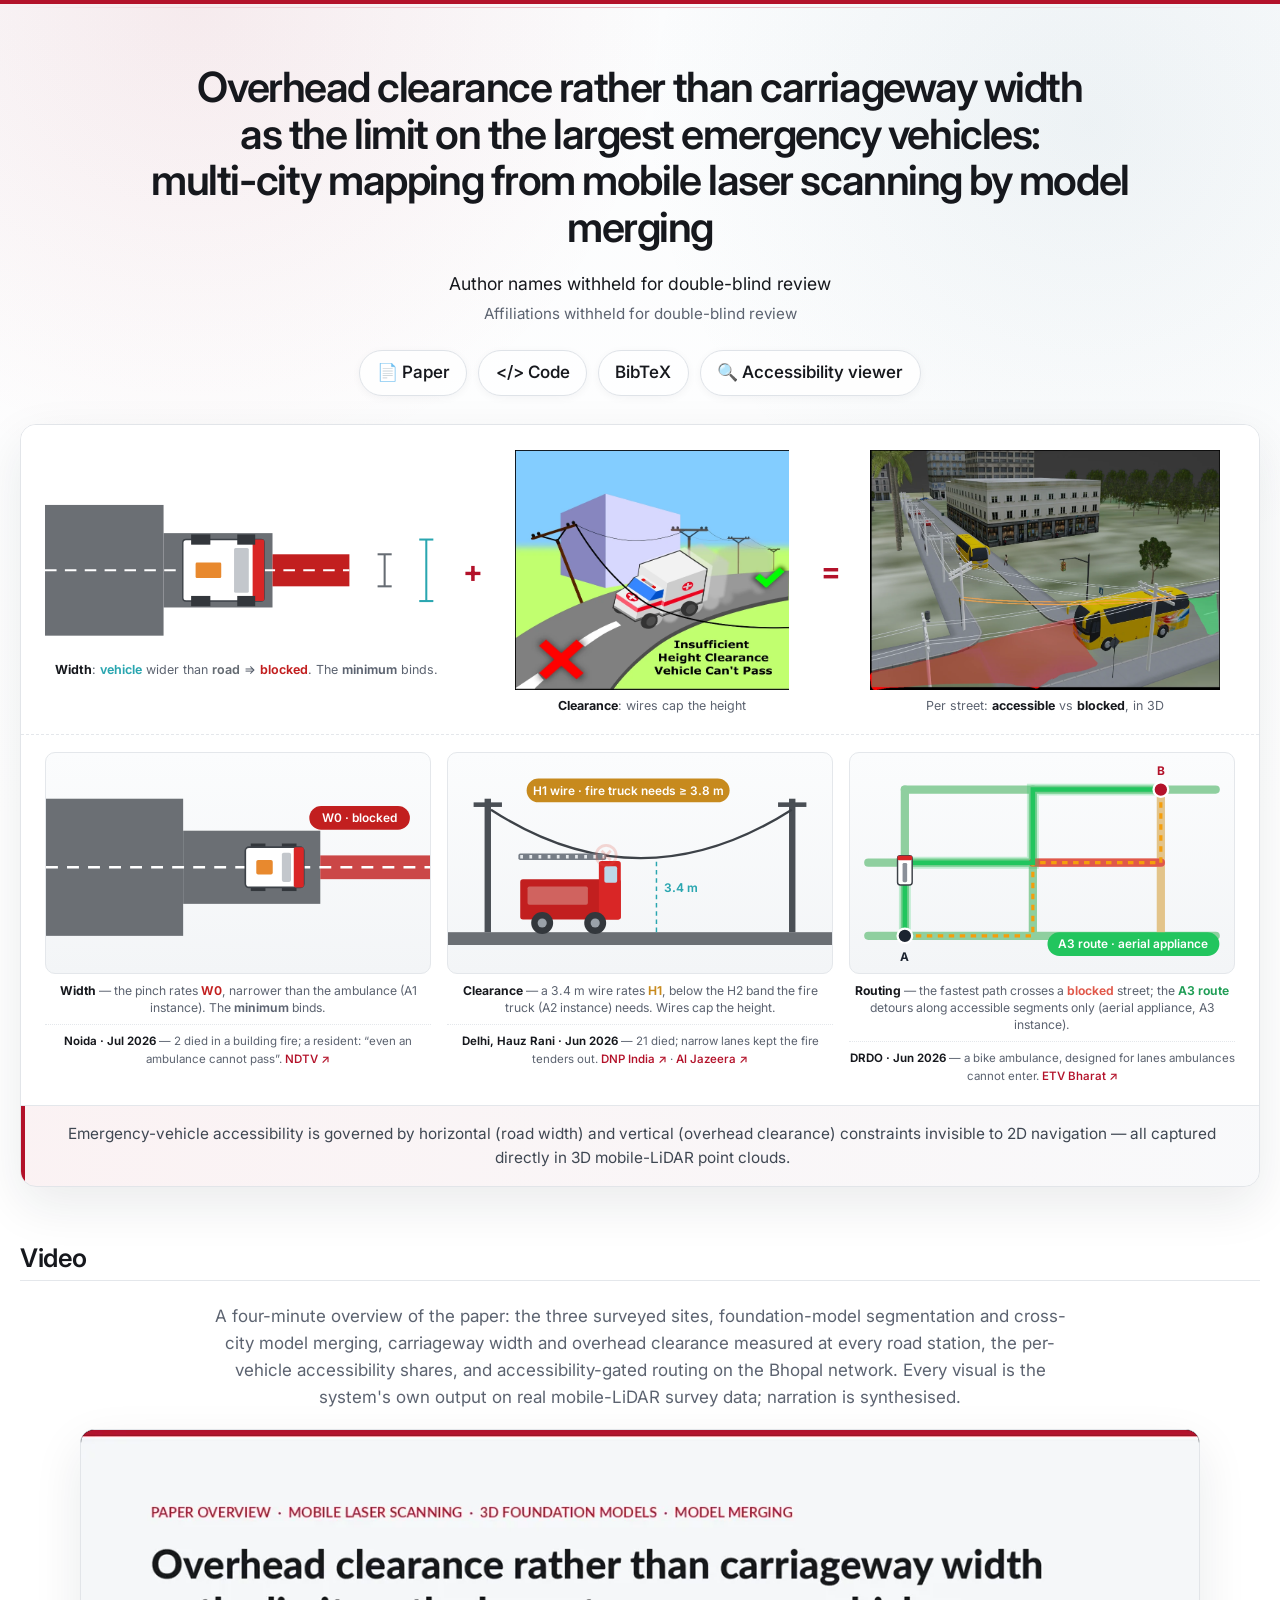
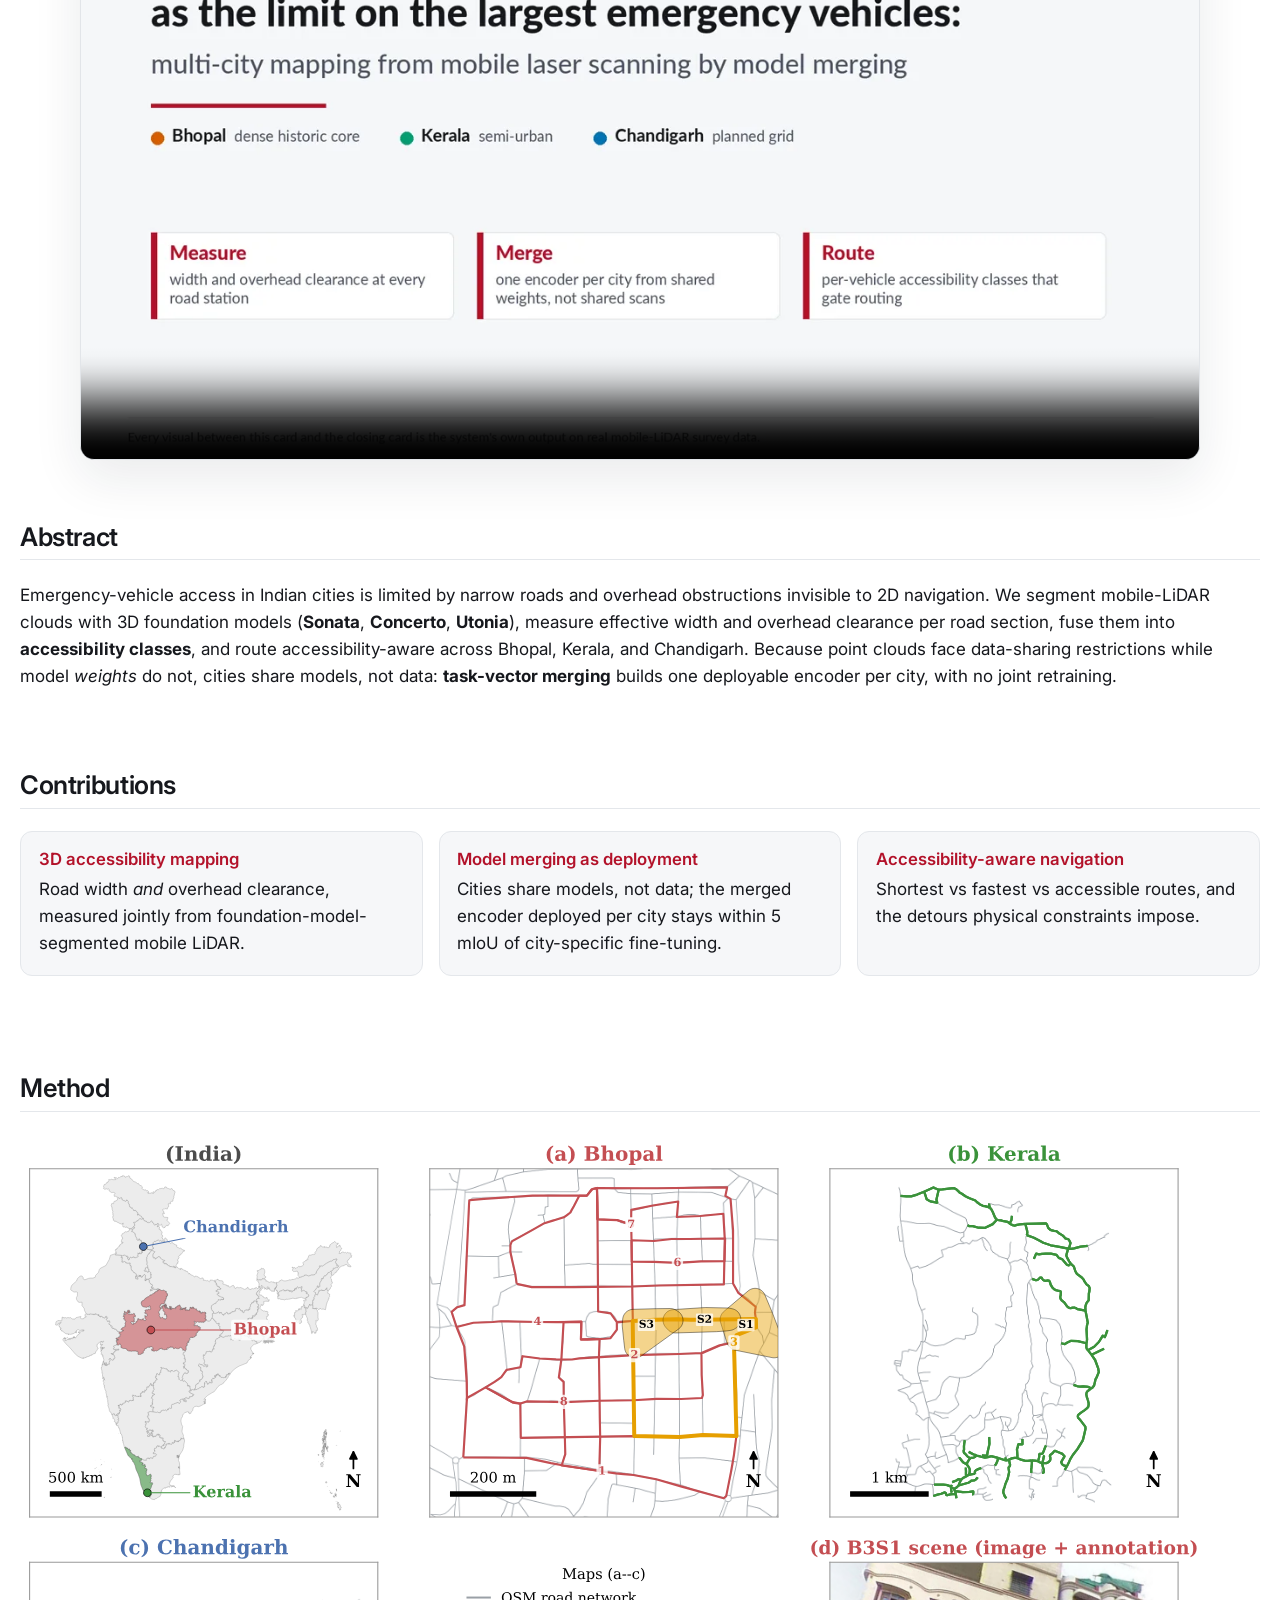
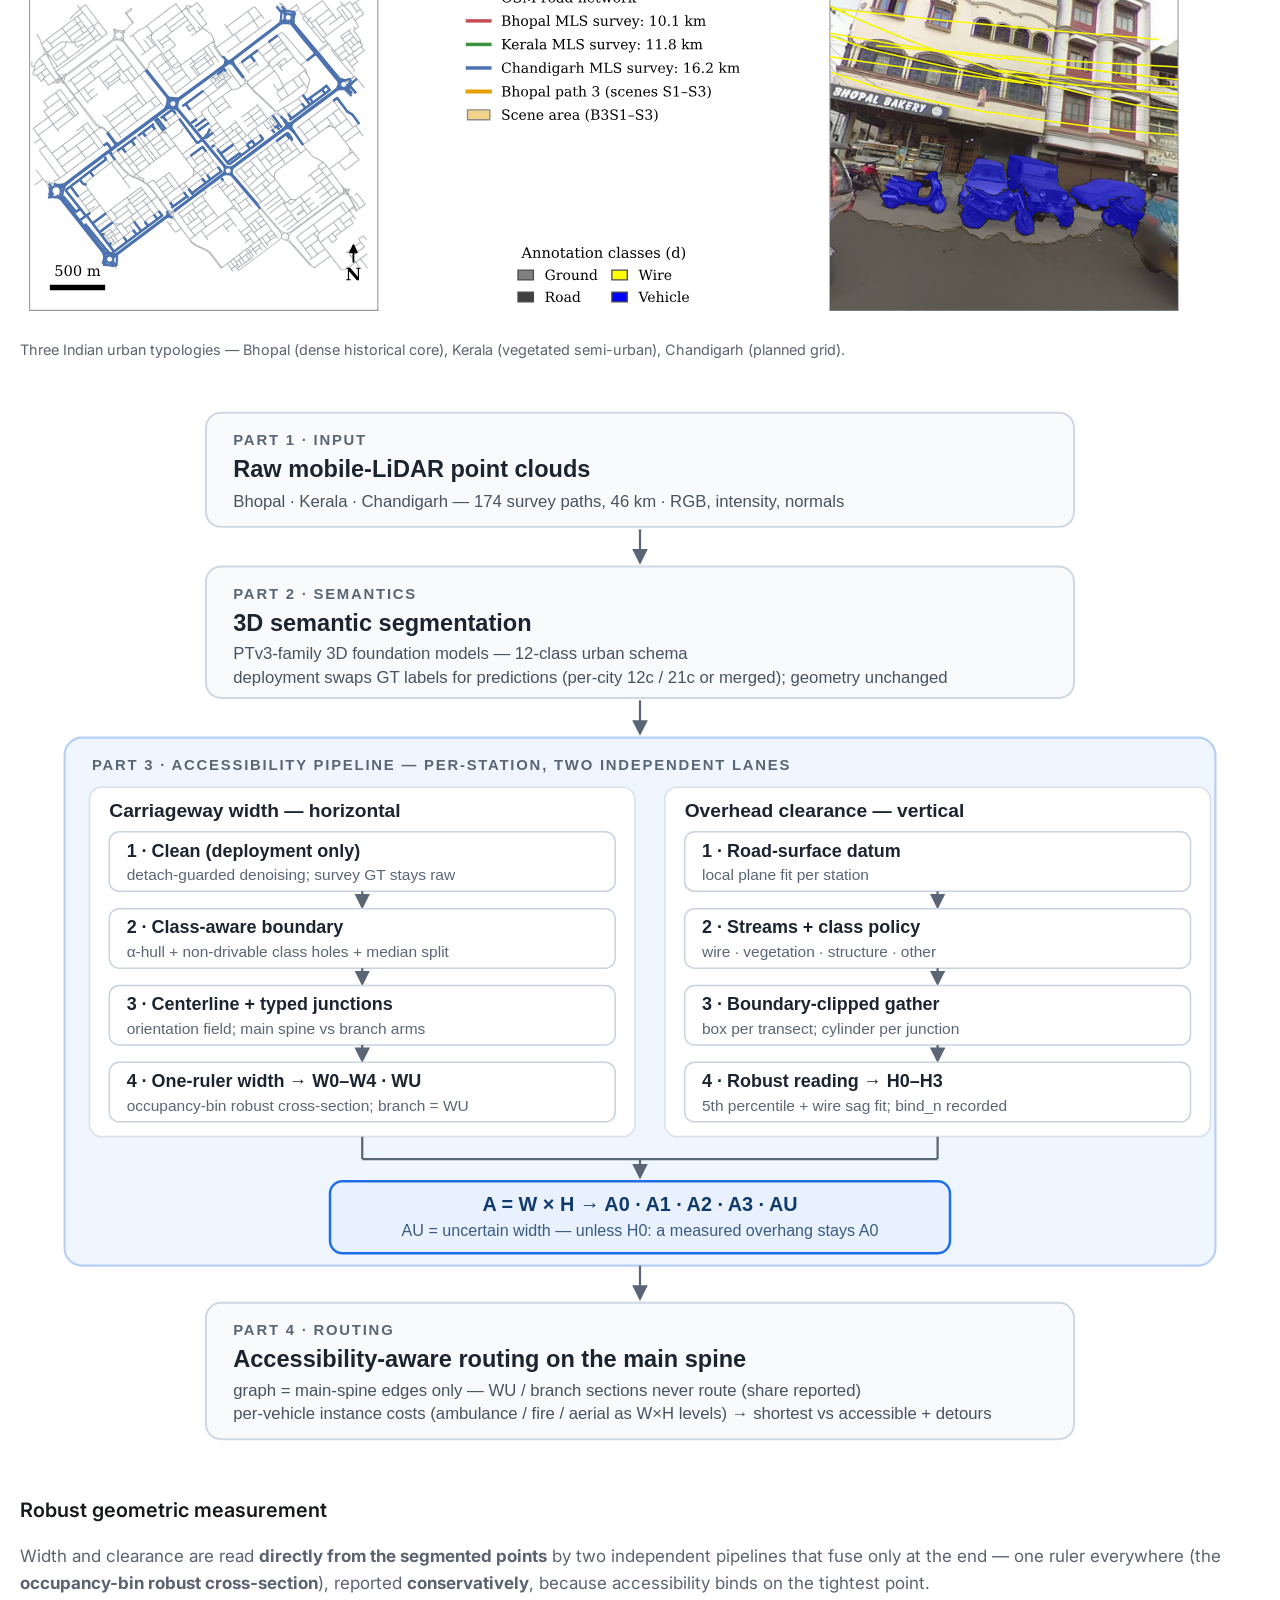
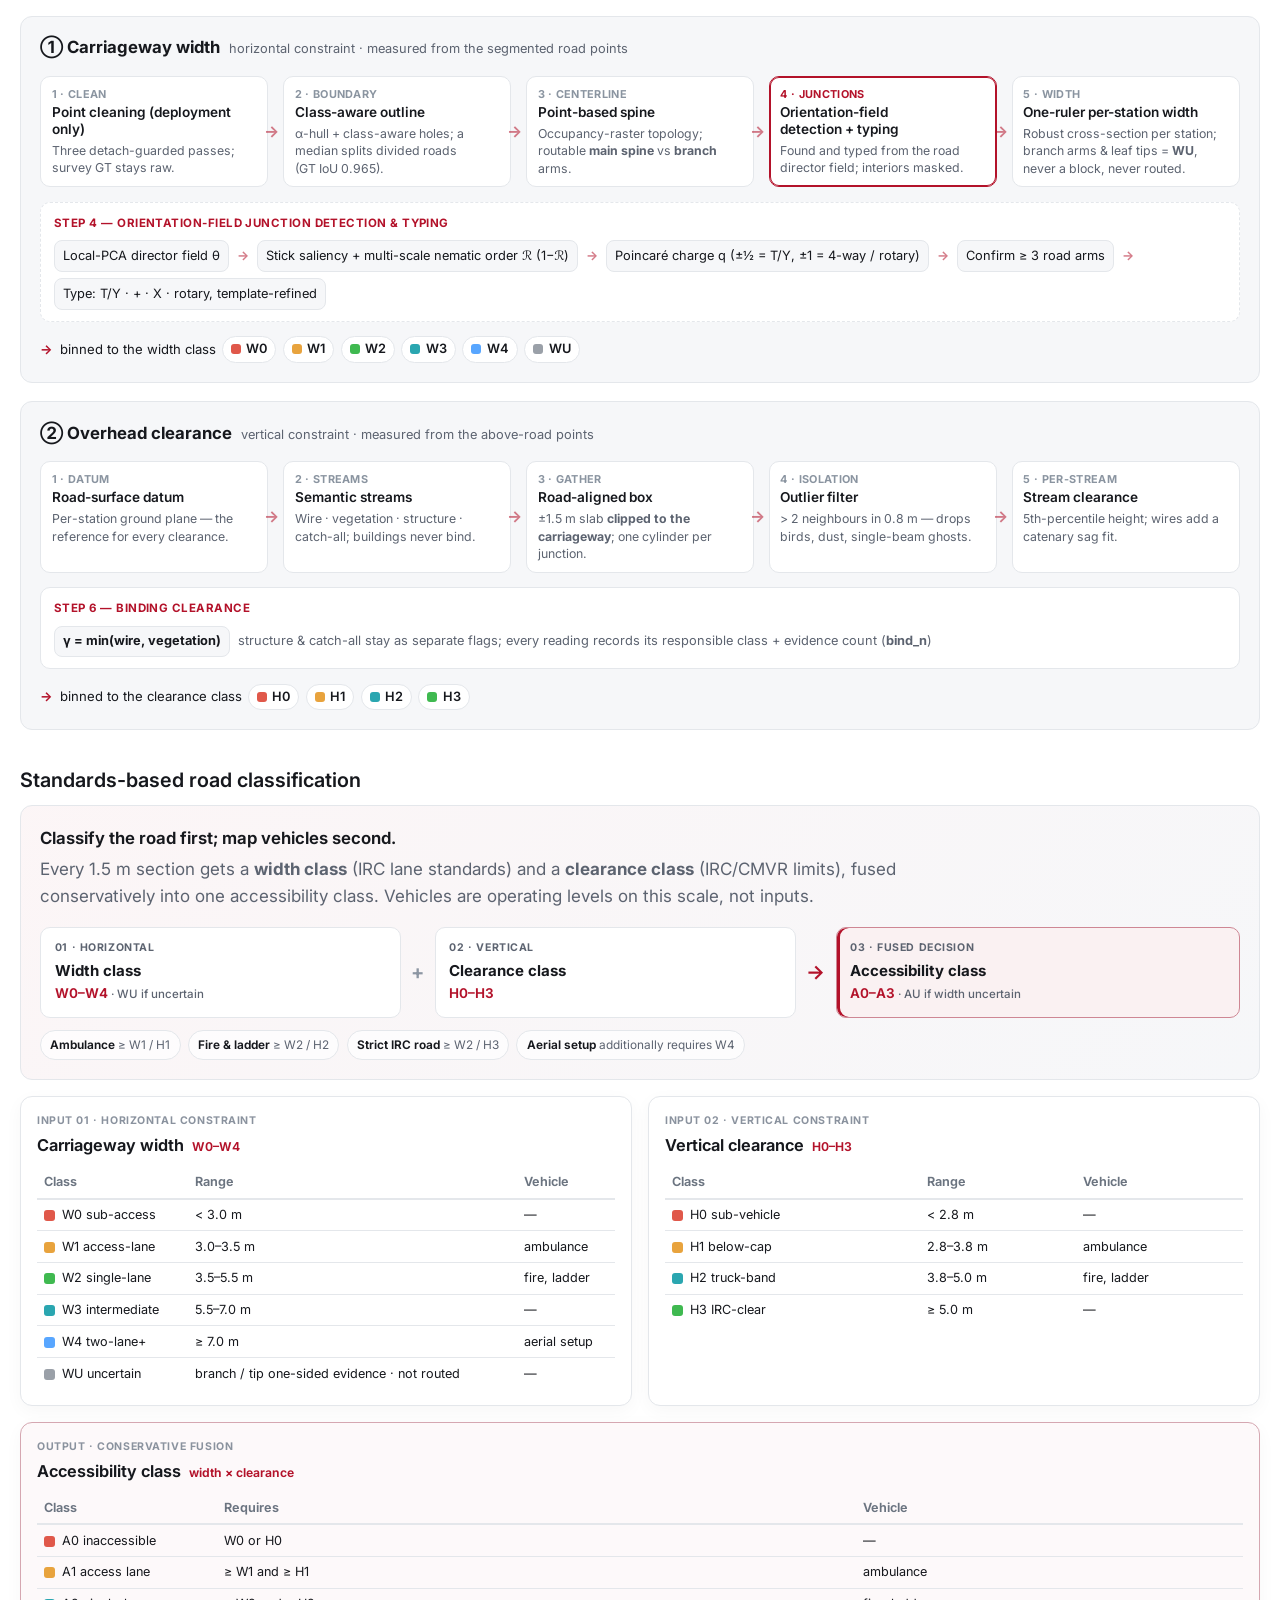
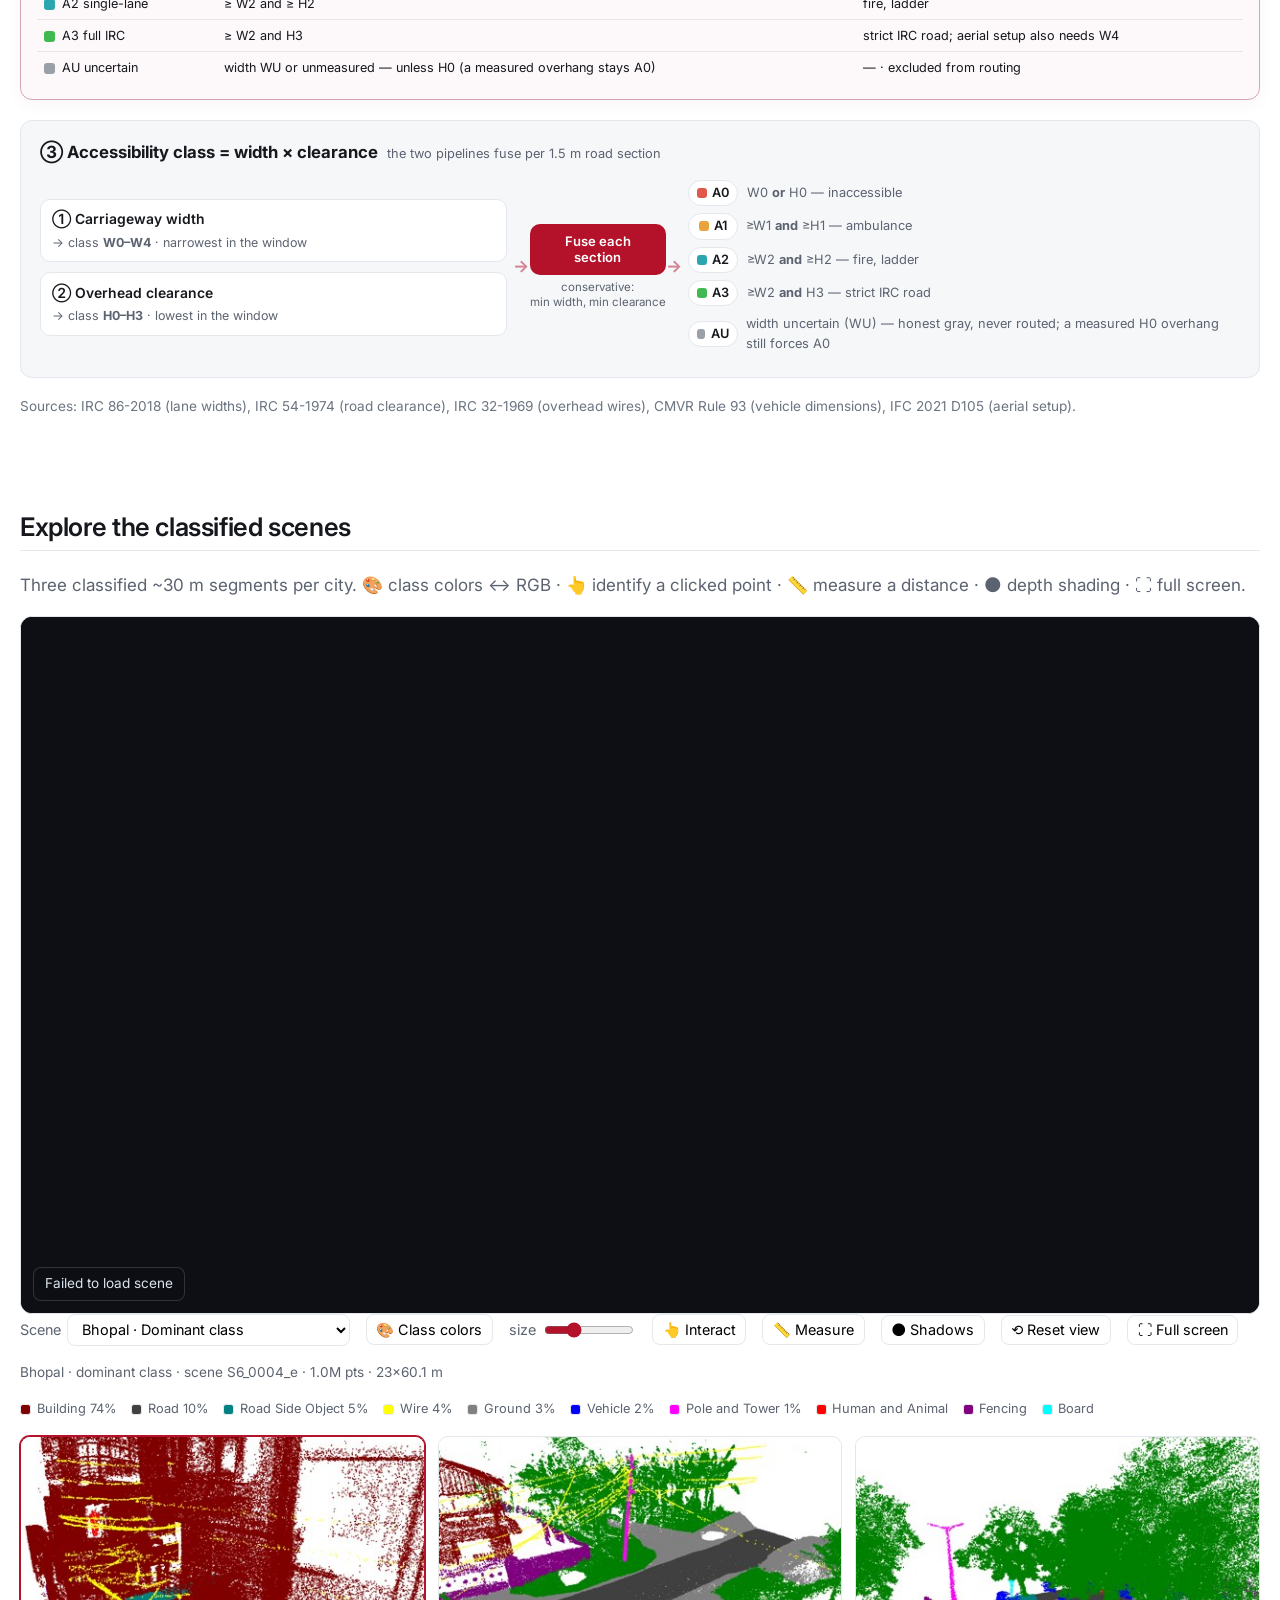
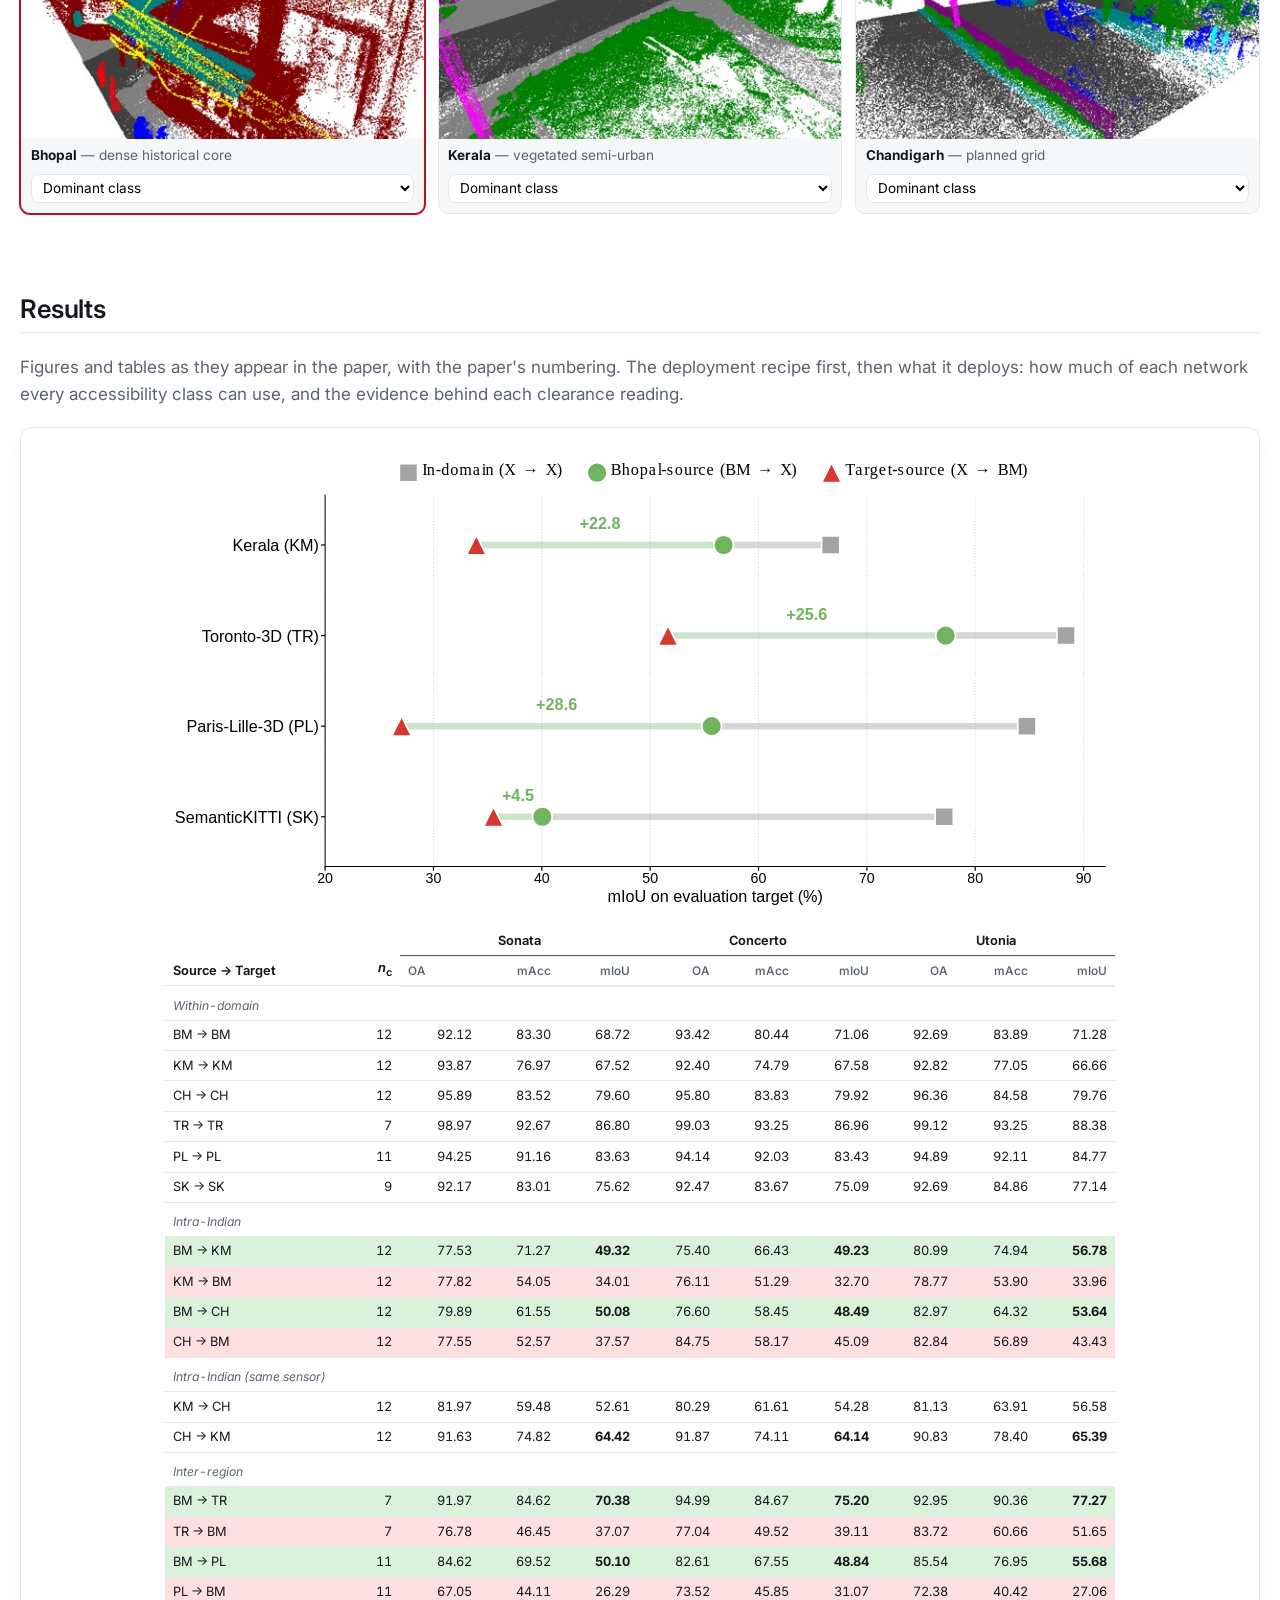
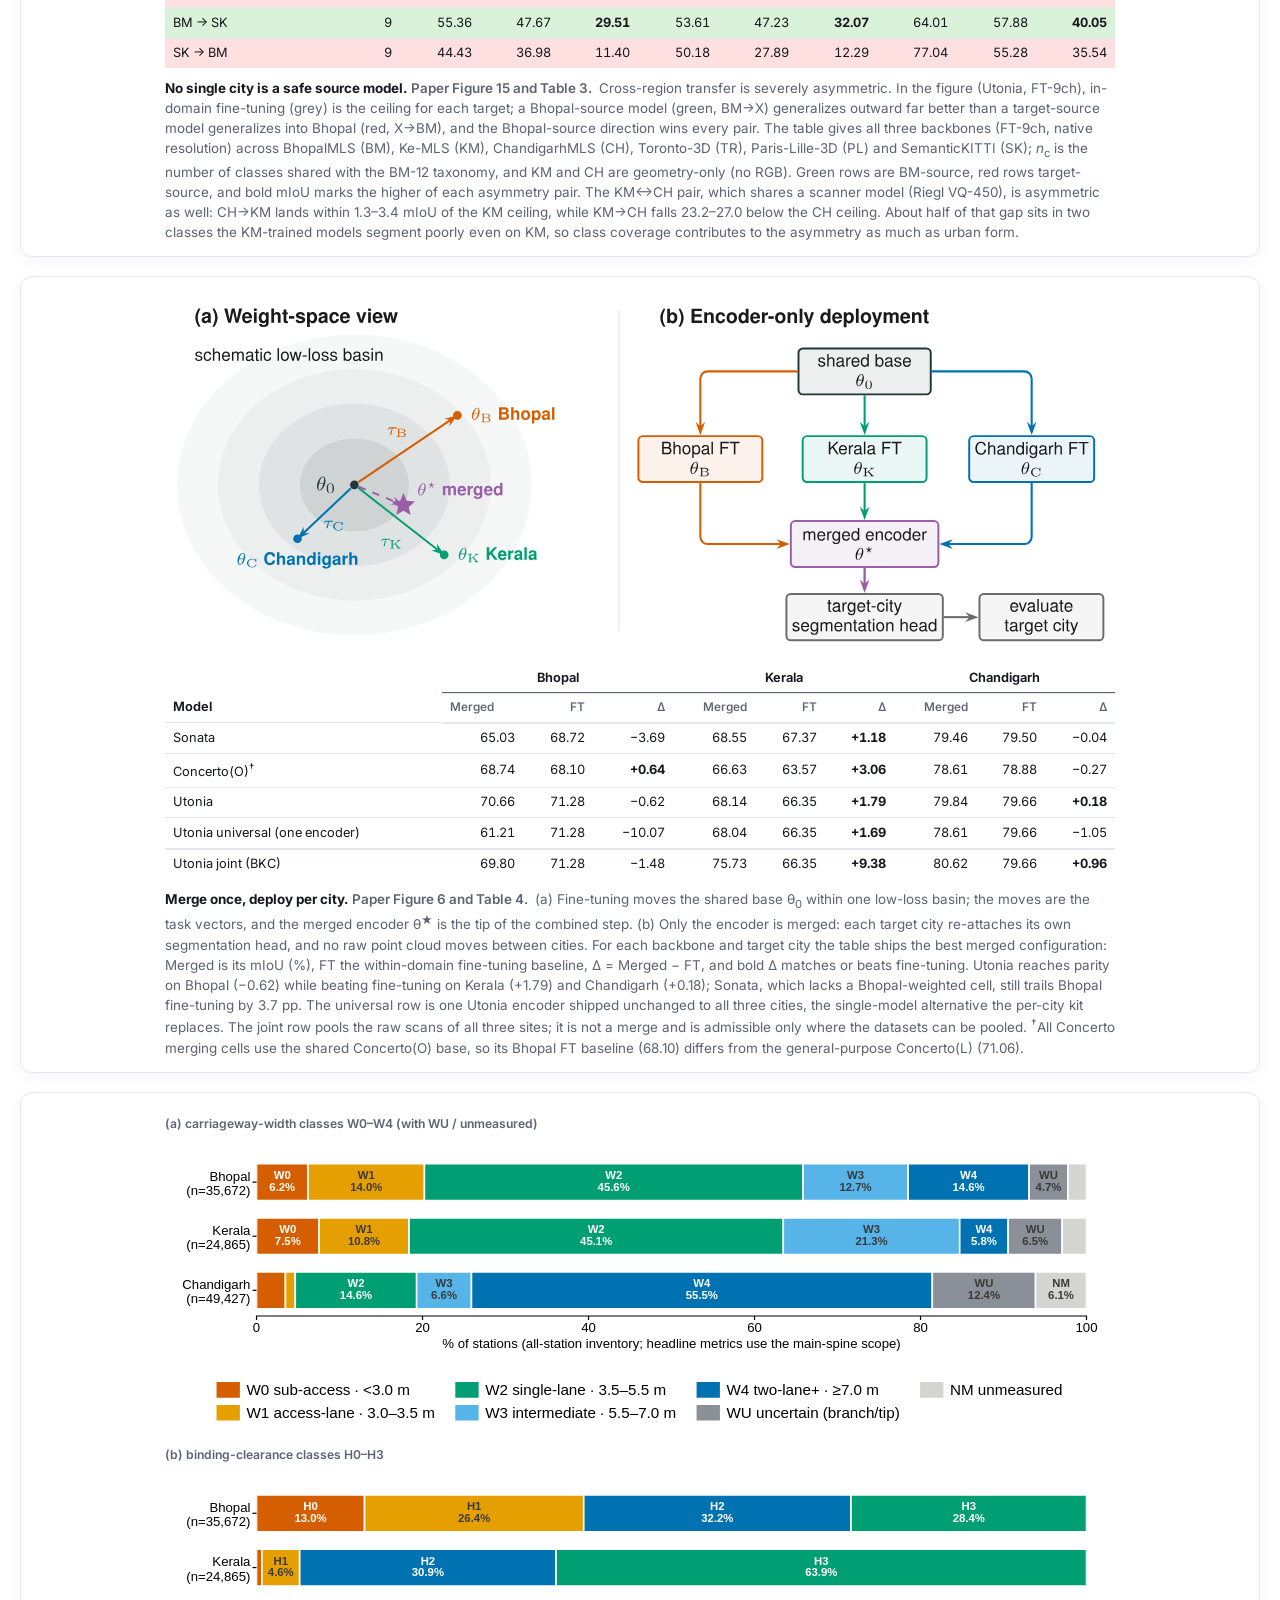
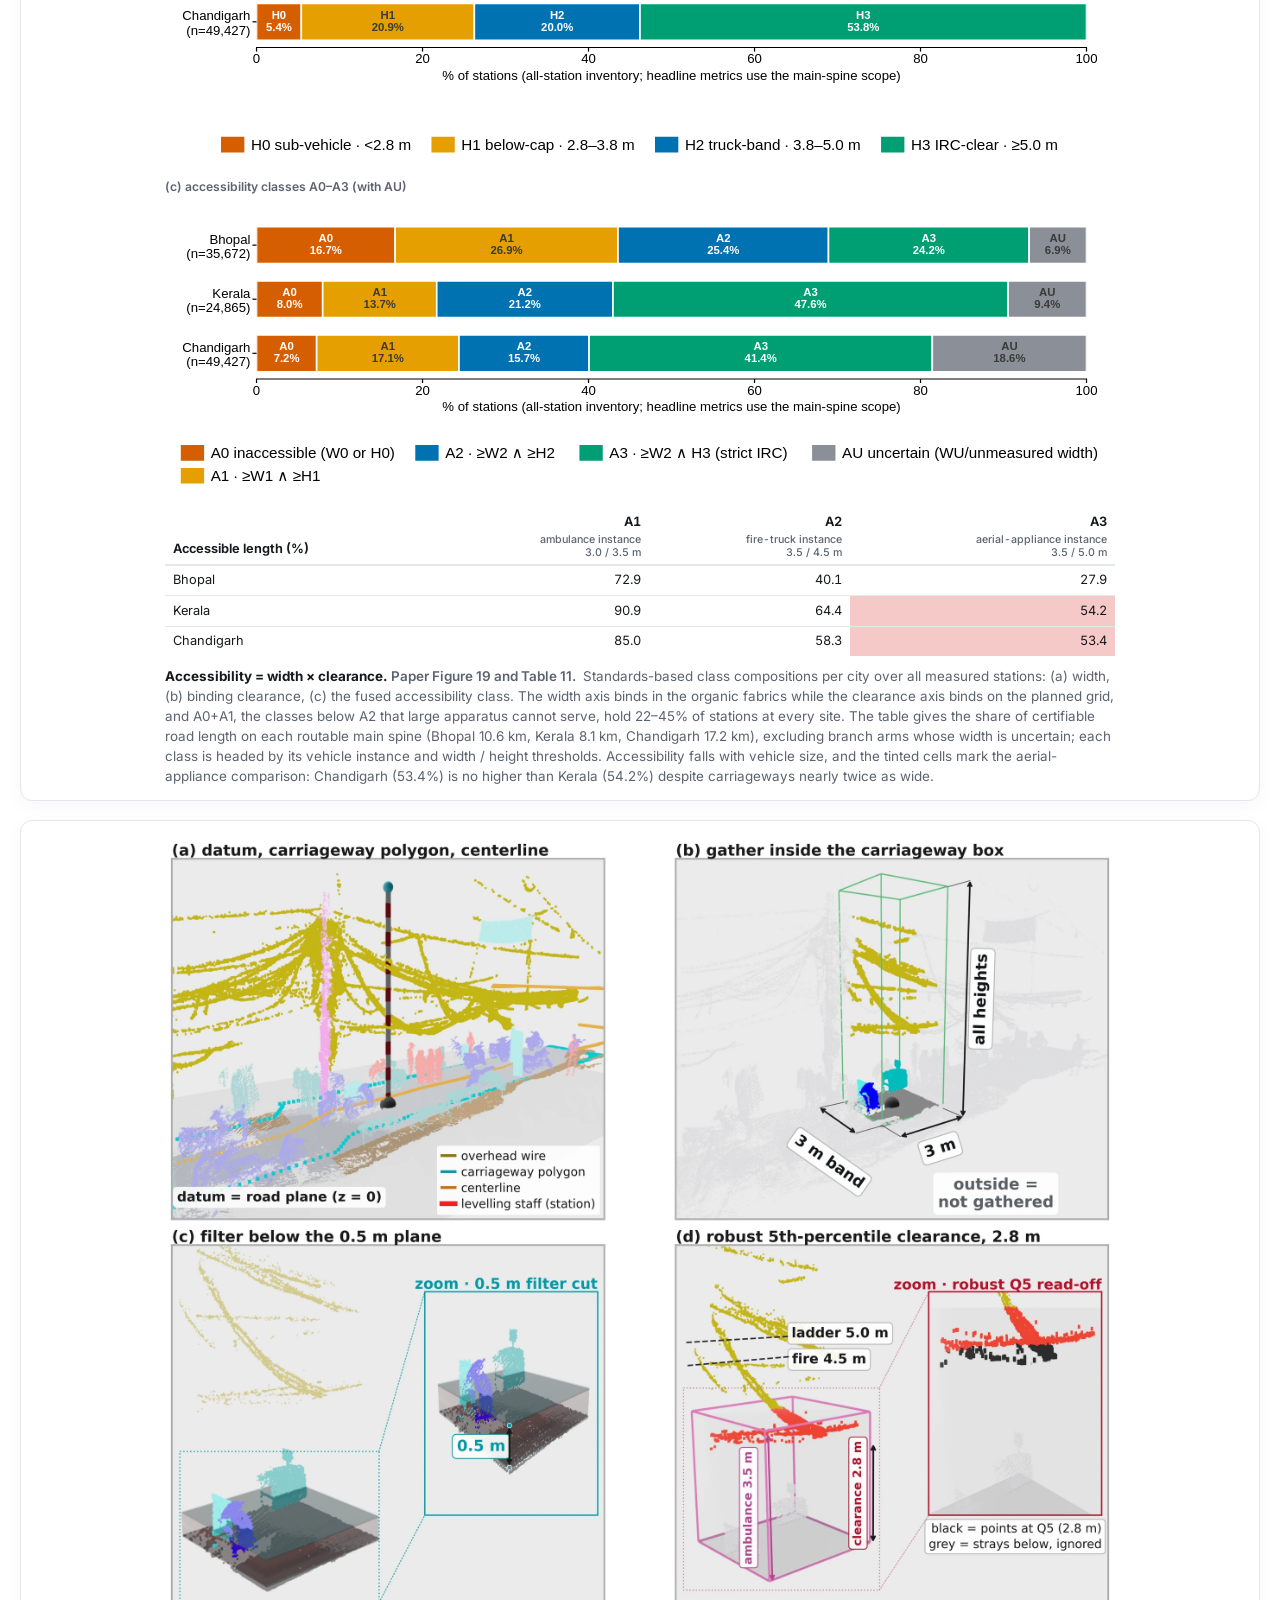
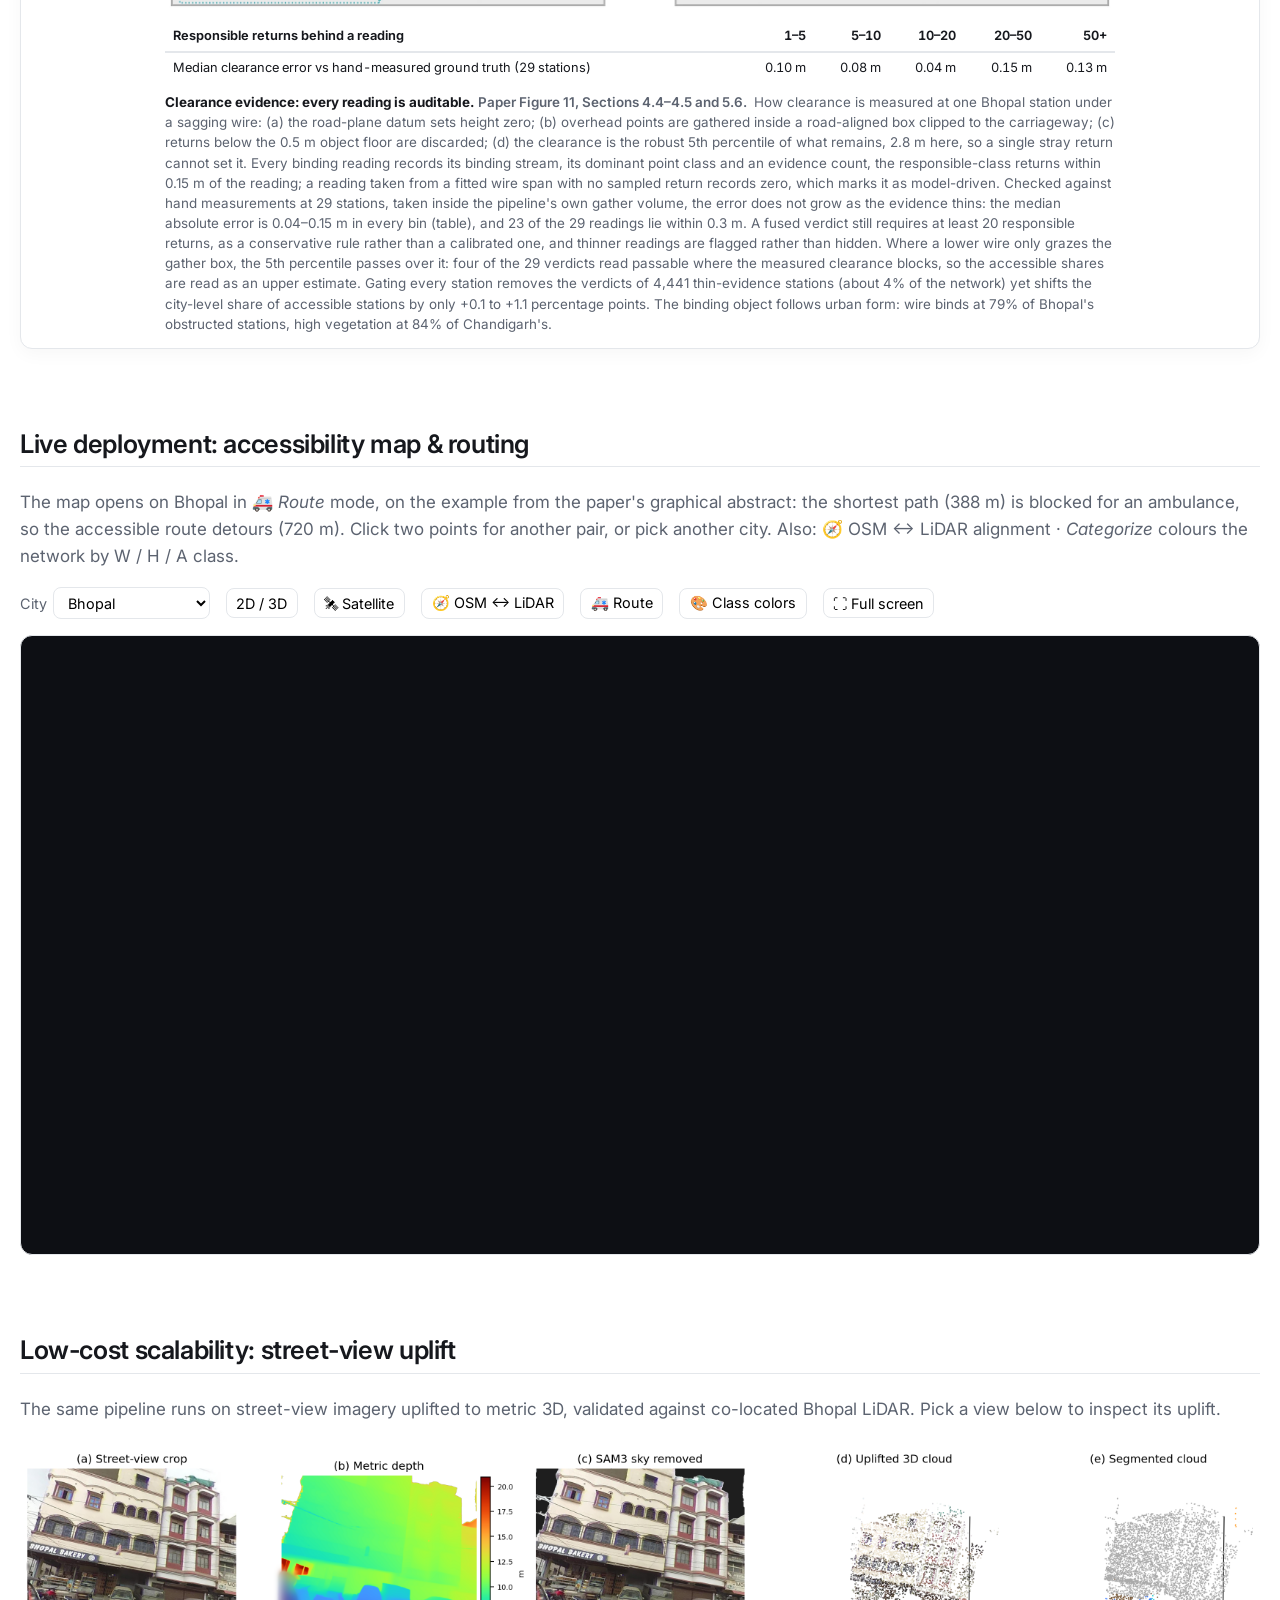
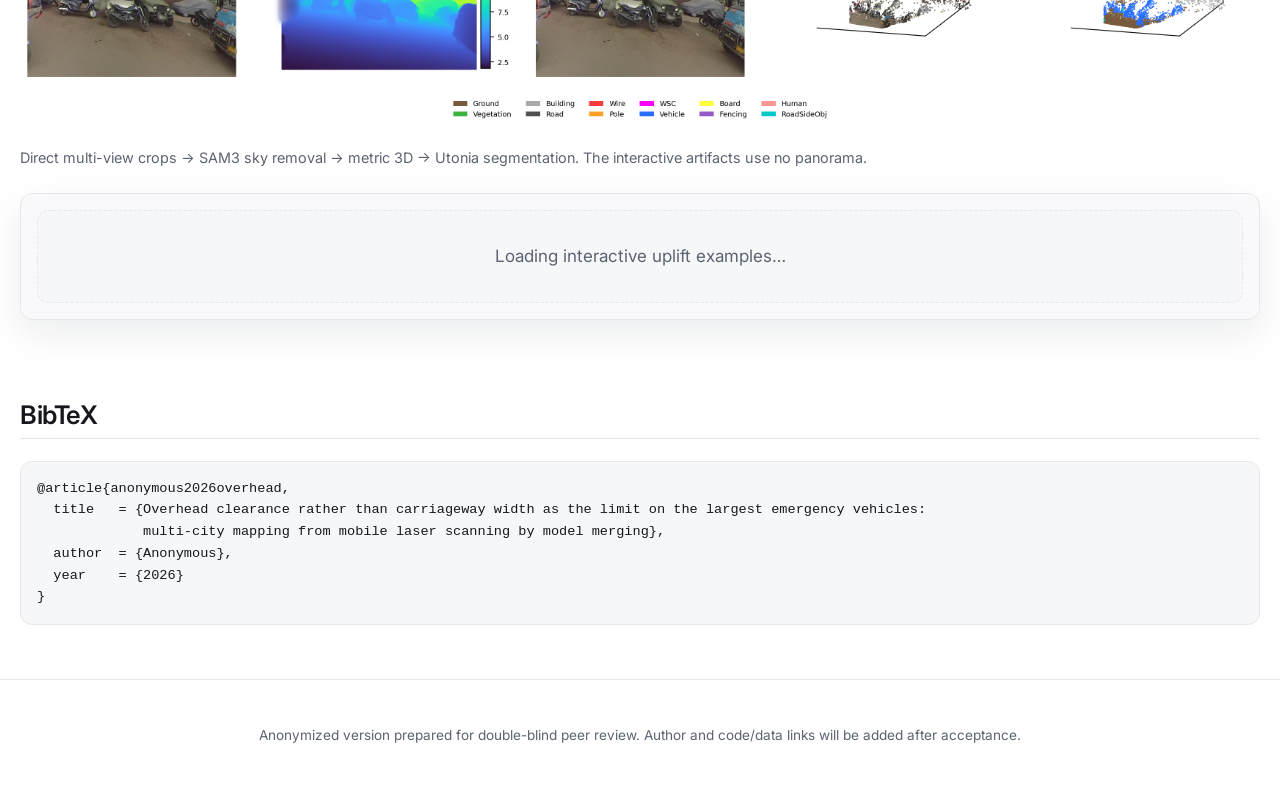
==== index.html @ 01d57bf8 "project page" ====
<!doctype html>
<html lang="en">
<head>
  <link rel="stylesheet" href="cesium/Widgets/widgets.css">
  <script src="cesium/Cesium.js"></script>

  <meta charset="utf-8" />
  <meta name="viewport" content="width=device-width, initial-scale=1" />
  <title>Overhead clearance rather than carriageway width as the limit on the largest emergency vehicles</title>
  <meta name="description" content="LiDAR-based emergency-vehicle accessibility mapping and routing across Indian cities, deployed via multi-city model merging." />
  <link rel="preconnect" href="https://fonts.googleapis.com" />
  <link rel="preconnect" href="https://fonts.gstatic.com" crossorigin />
  <link rel="stylesheet" href="https://fonts.googleapis.com/css2?family=Inter:wght@300;400;500;600;700&display=swap" />
  <!-- Page styles. src/main.ts also imports these so Vite tracks them. -->
  <script type="module" crossorigin src="./assets/modulepreload-polyfill-B5Qt9EMX.js"></script>
  <script type="module" crossorigin src="./assets/main-DWixZ6gI.js"></script>
  <link rel="stylesheet" crossorigin href="./assets/main-DakNlnGi.css">
</head>
<body>

  <!-- ============================ HERO ============================ -->
  <!-- Pattern: reference/surflo-page (title block + author row + link buttons + teaser). -->
  <header class="hero">
    <h1 class="title">Overhead clearance rather than carriageway width as the limit on the largest emergency vehicles:<br />
      multi-city mapping from mobile laser scanning by model merging</h1>

    <!-- Per-version blocks: ./build.sh replaces each "version:NAME" marker pair with the
         same-named block from versions/(version)/blocks.html (see README.md). -->
    <p class="authors">Author names withheld for double-blind review</p>
    <p class="affiliations">Affiliations withheld for double-blind review</p>

    <nav class="links">
      <a class="btn" href="#" data-link="paper">📄 Paper</a>
      <a class="btn" href="#" data-link="code">&lt;/&gt; Code</a>
      <a class="btn" href="#bibtex" data-link="bibtex">BibTeX</a>
      <a class="btn" href="validate.html" target="_blank" rel="noopener">🔍 Accessibility viewer</a>
    </nav>

    <figure class="teaser">
      <!-- Slide-9 "equation": width + clearance = accessible vs blocked (GS2 deck, whylidar).
           The width panel mirrors the deck's native TikZ drawing as inline SVG. -->
      <div class="teaser-eq" role="img"
           aria-label="Width constraint plus clearance constraint equals per-street accessible versus blocked map">
        <div class="teq-panel teq-width">
          <svg viewBox="0 0 630 260" preserveAspectRatio="xMidYMid meet"
               aria-hidden="true" focusable="false">
            <!-- carriageway: wide → just-fits → a pinch narrower than the vehicle (red) -->
            <rect x="0" y="28" width="185" height="204" fill="#6b6f74"/>
            <rect x="185" y="72" width="170" height="116" fill="#6b6f74"/>
            <rect x="355" y="105" width="120" height="50" fill="#c21f1f"/>
            <line x1="0" y1="130" x2="475" y2="130" stroke="#fff" stroke-width="3.2"
                  stroke-dasharray="18 13"/>
            <!-- ambulance, top view, sitting in the lane it still fits -->
            <rect x="215" y="82" width="127" height="96" rx="5" fill="#fff"
                  stroke="#3d4248" stroke-width="2.2"/>
            <rect x="324" y="82" width="18" height="96" rx="2.5" fill="#d92626"/>
            <rect x="295" y="95" width="23" height="70" rx="2.5" fill="#c3c7cc"/>
            <rect x="235" y="118" width="40" height="24" rx="2" fill="#e8892e"/>
            <rect x="228" y="170" width="30" height="16" fill="#33373c"/>
            <rect x="228" y="74"  width="30" height="16" fill="#33373c"/>
            <rect x="300" y="170" width="28" height="16" fill="#33373c"/>
            <rect x="300" y="74"  width="28" height="16" fill="#33373c"/>
            <!-- the inequality: road bar (grey, pinch height) < vehicle bar (teal) -->
            <g stroke="#666c73" stroke-width="3.2">
              <line x1="530" y1="105" x2="530" y2="155"/>
              <line x1="519" y1="105" x2="541" y2="105"/><line x1="519" y1="155" x2="541" y2="155"/>
            </g>
            <g stroke="#2aa6b0" stroke-width="3.2">
              <line x1="595" y1="82" x2="595" y2="178"/>
              <line x1="584" y1="82" x2="606" y2="82"/><line x1="584" y1="178" x2="606" y2="178"/>
            </g>
          </svg>
          <span class="teq-cap"><b>Width</b>: <i style="color:#2aa6b0">vehicle</i> wider than
            <i style="color:#666c73">road</i> ⇒ <i style="color:#c21f1f">blocked</i>.
            The <i>minimum</i> binds.</span>
        </div>
        <span class="teq-op" aria-hidden="true">+</span>
        <div class="teq-panel">
          <img src="figures/teaser_clearance.webp"
               alt="Ambulance blocked by insufficient overhead clearance under wires" />
          <span class="teq-cap"><b>Clearance</b>: wires cap the height</span>
        </div>
        <span class="teq-op" aria-hidden="true">=</span>
        <div class="teq-panel teq-out">
          <img src="figures/teaser_accessible_blocked.webp"
               alt="3D street scene with streets marked accessible (green) or blocked (red)" />
          <span class="teq-cap">Per street: <i style="color:#1f9d55"><b>accessible</b></i> vs
            <i style="color:#c21f1f"><b>blocked</b></i>, in 3D</span>
        </div>
      </div>
      <!-- Animated (SMIL) mini-demos, one vehicle per constraint: ambulance = width,
           fire truck = clearance, aerial appliance = accessibility-aware routing. -->
      <div class="teaser-anim">
        <div class="ta-panel">
          <svg viewBox="0 0 420 240" preserveAspectRatio="xMidYMid meet" role="img"
               aria-label="Animation: an ambulance drives down a narrowing street and is blocked by a pinch narrower than itself">
            <rect x="0" y="50" width="150" height="150" fill="#6b6f74"/>
            <rect x="150" y="85" width="150" height="80" fill="#6b6f74"/>
            <rect x="300" y="112" width="120" height="26" fill="#c21f1f">
              <animate attributeName="opacity" values="1;1;0.45;1;0.45;1;1"
                       keyTimes="0;0.5;0.58;0.66;0.74;0.82;1" dur="6s" repeatCount="indefinite"/>
            </rect>
            <line x1="0" y1="125" x2="420" y2="125" stroke="#fff" stroke-width="2.6"
                  stroke-dasharray="13 10"/>
            <!-- ambulance (top view) drives in, brakes before the pinch -->
            <g>
              <rect x="6"  y="-4" width="16" height="8" fill="#33373c"/>
              <rect x="40" y="-4" width="16" height="8" fill="#33373c"/>
              <rect x="6"  y="40" width="16" height="8" fill="#33373c"/>
              <rect x="40" y="40" width="16" height="8" fill="#33373c"/>
              <rect x="0" y="0" width="64" height="44" rx="4" fill="#fff" stroke="#3d4248" stroke-width="1.8"/>
              <rect x="53" y="0" width="11" height="44" rx="2" fill="#d92626"/>
              <rect x="40" y="6" width="10" height="32" rx="2" fill="#c3c7cc"/>
              <rect x="12" y="14" width="18" height="16" rx="2" fill="#e8892e"/>
              <animateTransform attributeName="transform" type="translate"
                values="-90 103;190 103;218 103;218 103" keyTimes="0;0.38;0.5;1"
                dur="6s" repeatCount="indefinite"/>
            </g>
            <g transform="translate(288,58)">
              <rect width="110" height="26" rx="13" fill="#c21f1f"/>
              <text x="55" y="17.5" text-anchor="middle" fill="#fff"
                    font-family="Inter, sans-serif" font-size="13" font-weight="600">W0 · blocked</text>
              <animate attributeName="opacity" values="0;0;1;1;0" keyTimes="0;0.5;0.58;0.93;1"
                       dur="6s" repeatCount="indefinite"/>
            </g>
          </svg>
          <span class="ta-cap"><b>Width</b> — the pinch rates <i style="color:#c21f1f">W0</i>,
            narrower than the ambulance (A1 instance). The <i>minimum</i> binds.</span>
          <span class="ta-news"><b>Noida · Jul 2026</b> — 2 died in a building fire; a resident:
            &ldquo;even an ambulance cannot pass&rdquo;.
            <a href="https://www.ndtv.com/noida-news/2-killed-after-e-bike-catches-fire-in-noida-residential-building-11776893"
               target="_blank" rel="noopener">NDTV&nbsp;↗</a></span>
        </div>
        <div class="ta-panel">
          <svg viewBox="0 0 420 240" preserveAspectRatio="xMidYMid meet" role="img"
               aria-label="Animation: a fire truck stops under a sagging overhead wire that is lower than the truck needs">
            <rect x="0" y="196" width="420" height="14" fill="#6b6f74"/>
            <rect x="40" y="50" width="7" height="146" fill="#4a4f55"/>
            <rect x="28" y="54" width="31" height="5" fill="#4a4f55"/>
            <rect x="373" y="50" width="7" height="146" fill="#4a4f55"/>
            <rect x="361" y="54" width="31" height="5" fill="#4a4f55"/>
            <path d="M 47 62 Q 210 168 376 62" fill="none" stroke="#3d4248" stroke-width="2.5"/>
            <!-- clearance dimension at the sag -->
            <line x1="228" y1="196" x2="228" y2="118" stroke="#2aa6b0" stroke-width="1.6"
                  stroke-dasharray="5 4"/>
            <text x="236" y="152" fill="#2aa6b0" font-family="Inter, sans-serif"
                  font-size="13" font-weight="650">3.4 m</text>
            <!-- fire truck (side view) drives in, stops as the ladder meets the wire -->
            <g>
              <rect x="-2" y="2" width="96" height="7" rx="2" fill="#767d86"/>
              <line x1="0" y1="5.5" x2="92" y2="5.5" stroke="#e6e9ec" stroke-width="4" stroke-dasharray="3 7"/>
              <rect x="0" y="30" width="110" height="44" rx="3" fill="#c21f1f"/>
              <rect x="86" y="10" width="24" height="64" rx="3" fill="#d92626"/>
              <rect x="92" y="16" width="14" height="18" rx="2" fill="#bcd7e8"/>
              <rect x="8" y="38" width="66" height="20" rx="2" fill="#e8e2d8" opacity="0.35"/>
              <circle cx="24" cy="78" r="12" fill="#33373c"/><circle cx="24" cy="78" r="5" fill="#9aa1a9"/>
              <circle cx="82" cy="78" r="12" fill="#33373c"/><circle cx="82" cy="78" r="5" fill="#9aa1a9"/>
              <animateTransform attributeName="transform" type="translate"
                values="-140 108;50 108;79 108;79 108" keyTimes="0;0.38;0.5;1"
                dur="6s" repeatCount="indefinite"/>
            </g>
            <!-- collision flash where the ladder tip meets the wire -->
            <g transform="translate(173,112)">
              <circle r="11" fill="none" stroke="#e0584a" stroke-width="3"/>
              <path d="M -5 -5 L 5 5 M -5 5 L 5 -5" stroke="#e0584a" stroke-width="3"/>
              <animate attributeName="opacity" values="0;0;1;0.15;1;0.15;1;0"
                       keyTimes="0;0.5;0.56;0.64;0.72;0.8;0.88;1" dur="6s" repeatCount="indefinite"/>
            </g>
            <g transform="translate(86,28)">
              <rect width="222" height="26" rx="13" fill="#c78a1e"/>
              <text x="111" y="17.5" text-anchor="middle" fill="#fff"
                    font-family="Inter, sans-serif" font-size="13" font-weight="600">H1 wire · fire truck needs ≥ 3.8 m</text>
              <animate attributeName="opacity" values="0;0;1;1;0" keyTimes="0;0.5;0.58;0.93;1"
                       dur="6s" repeatCount="indefinite"/>
            </g>
          </svg>
          <span class="ta-cap"><b>Clearance</b> — a 3.4 m wire rates
            <i style="color:#c78a1e">H1</i>, below the H2 band the fire truck (A2 instance)
            needs. Wires cap the height.</span>
          <span class="ta-news"><b>Delhi, Hauz Rani · Jun 2026</b> — 21 died; narrow lanes kept
            the fire tenders out.
            <a href="https://www.dnpindia.in/states/delhi-fire-horror-aging-buildings-narrow-lanes-rules-flouted-and-years-of-safety-neglect-add-up-to-hauz-rani-disaster-check/604795/"
               target="_blank" rel="noopener">DNP&nbsp;India&nbsp;↗</a> ·
            <a href="https://www.aljazeera.com/gallery/2026/6/3/foreign-nationals-among-21-dead-in-new-delhi-building-fire"
               target="_blank" rel="noopener">Al&nbsp;Jazeera&nbsp;↗</a></span>
        </div>
        <div class="ta-panel">
          <svg viewBox="0 0 420 240" preserveAspectRatio="xMidYMid meet" role="img"
               aria-label="Animation: the fastest path crosses a blocked street, so the aerial appliance detours along the accessible route">
            <!-- street grid coloured by class (soft backdrop) -->
            <g stroke-linecap="round" stroke-width="9" fill="none">
              <path d="M 20 200 H 400" stroke="#8fcf9f"/>
              <path d="M 20 120 H 200" stroke="#8fcf9f"/>
              <path d="M 60 40 H 400" stroke="#8fcf9f"/>
              <path d="M 60 40 V 200" stroke="#8fcf9f"/>
              <path d="M 200 40 V 200" stroke="#8fcf9f"/>
              <path d="M 340 40 V 120" stroke="#e3c48a"/>
              <path d="M 340 120 V 200" stroke="#e3c48a"/>
              <path d="M 200 120 H 340" stroke="#eaa79f"/>
            </g>
            <!-- blocked segment pulses -->
            <path d="M 200 120 H 340" stroke="#e0584a" stroke-width="9" stroke-linecap="round" fill="none">
              <animate attributeName="opacity" values="0;0;1;0.25;1;0.25;1;1;0"
                       keyTimes="0;0.13;0.18;0.24;0.3;0.36;0.42;0.9;1" dur="8s" repeatCount="indefinite"/>
            </path>
            <!-- fastest (free) path: dashed, crosses the blocked street -->
            <path d="M 60 200 H 200 V 120 H 340 V 40" fill="none" stroke="#f59e0b"
                  stroke-width="3.5" stroke-dasharray="6 6">
              <animate attributeName="opacity" values="0;0;1;1;0" keyTimes="0;0.05;0.12;0.9;1"
                       dur="8s" repeatCount="indefinite"/>
            </path>
            <!-- accessible A3 route draws in, then the appliance drives it -->
            <path id="ta3-route" d="M 60 200 V 120 H 200 V 40 H 340" fill="none" stroke="#22c55e"
                  stroke-width="13" stroke-linecap="round" opacity="0.25" pathLength="100"
                  stroke-dasharray="100" stroke-dashoffset="100">
              <animate attributeName="stroke-dashoffset" values="100;100;0;0" keyTimes="0;0.18;0.34;1"
                       dur="8s" repeatCount="indefinite"/>
            </path>
            <path d="M 60 200 V 120 H 200 V 40 H 340" fill="none" stroke="#22c55e"
                  stroke-width="5" stroke-linecap="round" pathLength="100"
                  stroke-dasharray="100" stroke-dashoffset="100">
              <animate attributeName="stroke-dashoffset" values="100;100;0;0" keyTimes="0;0.18;0.34;1"
                       dur="8s" repeatCount="indefinite"/>
            </path>
            <!-- origin / destination -->
            <circle cx="60" cy="200" r="8" fill="#1c2430" stroke="#fff" stroke-width="2.5"/>
            <text x="60" y="228" text-anchor="middle" fill="#1c2430" font-family="Inter, sans-serif"
                  font-size="13" font-weight="700">A</text>
            <circle cx="340" cy="40" r="8" fill="#b3122a" stroke="#fff" stroke-width="2.5"/>
            <text x="340" y="24" text-anchor="middle" fill="#b3122a" font-family="Inter, sans-serif"
                  font-size="13" font-weight="700">B</text>
            <!-- aerial appliance (top view) rides the accessible route -->
            <g opacity="0">
              <rect x="-16" y="-8" width="32" height="16" rx="3" fill="#fff" stroke="#3d4248" stroke-width="1.6"/>
              <rect x="11" y="-8" width="5" height="16" rx="1.5" fill="#d92626"/>
              <rect x="-13" y="-2.5" width="21" height="5" rx="1.5" fill="#8a9099"/>
              <animate attributeName="opacity" values="0;0;1;1;0" keyTimes="0;0.36;0.4;0.9;1"
                       dur="8s" repeatCount="indefinite"/>
              <animateMotion dur="8s" repeatCount="indefinite" rotate="auto" calcMode="linear"
                             keyPoints="0;0;1;1" keyTimes="0;0.4;0.86;1">
                <mpath href="#ta3-route"/>
              </animateMotion>
            </g>
            <g transform="translate(216,196)">
              <rect width="188" height="26" rx="13" fill="#22c55e"/>
              <text x="94" y="17.5" text-anchor="middle" fill="#fff"
                    font-family="Inter, sans-serif" font-size="13" font-weight="600">A3 route · aerial appliance</text>
              <animate attributeName="opacity" values="0;0;1;1;0" keyTimes="0;0.38;0.44;0.93;1"
                       dur="8s" repeatCount="indefinite"/>
            </g>
          </svg>
          <span class="ta-cap"><b>Routing</b> — the fastest path crosses a
            <i style="color:#e0584a">blocked</i> street; the
            <i style="color:#1f9d55">A3 route</i> detours along accessible segments only
            (aerial appliance, A3 instance).</span>
          <span class="ta-news"><b>DRDO · Jun 2026</b> — a bike ambulance, designed for lanes
            ambulances cannot enter.
            <a href="https://www.etvbharat.com/en/technology/drdo-design-bike-ambulance-for-narrow-ways-and-disaster-management-purpose-know-about-its-features-enn26062603355"
               target="_blank" rel="noopener">ETV&nbsp;Bharat&nbsp;↗</a></span>
        </div>
      </div>
      <figcaption>Emergency-vehicle accessibility is governed by horizontal (road width) and
        vertical (overhead clearance) constraints invisible to 2D navigation — all captured
        directly in 3D mobile-LiDAR point clouds.</figcaption>
    </figure>
  </header>

  <main>
    <!-- ============================ VIDEO ============================ -->
    <!-- Pattern: pointcept.github.io/Utonia (a video section above the abstract). The file is
         built by docs/paper/accessibility/video/ (README there); public/video/ is gitignored
         like the clouds, the poster is a title-card render (deploy_profile.json photo_free). -->
    <section id="video" class="prose wide video-sec">
      <h2>Video</h2>
      <p class="video-desc">A four-minute overview of the paper: the three surveyed sites,
        foundation-model segmentation and cross-city model merging, carriageway width and overhead
        clearance measured at every road station, the per-vehicle accessibility shares, and
        accessibility-gated routing on the Bhopal network. Every visual is the system's own output
        on real mobile-LiDAR survey data; narration is synthesised.</p>
      <div class="video-wrapper">
        <video controls autoplay muted loop playsinline preload="metadata"
               poster="video/accessibility_overview_poster.webp"
               aria-label="Overview video of the paper">
          <source src="video/accessibility_overview.mp4" type="video/mp4">
          Your browser does not play MP4 video; the file is at
          <a href="video/accessibility_overview.mp4">video/accessibility_overview.mp4</a>.
        </video>
      </div>
    </section>

    <!-- ========================== ABSTRACT ========================== -->
    <section id="abstract" class="prose wide">
      <h2>Abstract</h2>
      <p>Emergency-vehicle access in Indian cities is limited by narrow roads and overhead
        obstructions invisible to 2D navigation. We segment mobile-LiDAR clouds with 3D foundation
        models (<b>Sonata</b>, <b>Concerto</b>, <b>Utonia</b>), measure effective width and overhead
        clearance per road section, fuse them into <b>accessibility classes</b>, and route
        accessibility-aware across Bhopal, Kerala, and Chandigarh. Because point clouds face
        data-sharing restrictions while model <i>weights</i> do not, cities share models, not data:
        <b>task-vector merging</b> builds one deployable encoder per city, with no joint
        retraining.</p>
    </section>

    <!-- ====================== CONTRIBUTIONS ======================= -->
    <section id="contributions" class="prose wide">
      <h2>Contributions</h2>
      <ol class="cards">
        <li><h3>3D accessibility mapping</h3>
          Road width <em>and</em> overhead clearance, measured jointly from
          foundation-model-segmented mobile LiDAR.</li>
        <li><h3>Model merging as deployment</h3>
          Cities share models, not data; the merged encoder deployed per city stays within 5 mIoU of city-specific fine-tuning.</li>
        <li><h3>Accessibility-aware navigation</h3>
          Shortest vs fastest vs accessible routes, and the detours physical
          constraints impose.</li>
      </ol>
    </section>

    <!-- ========================= METHOD =========================== -->
    <section id="method" class="prose wide">
      <h2>Method</h2>
      <figure><img src="figures/study_areas.svg" loading="lazy" alt="Study areas: Bhopal, Kerala, Chandigarh" />
        <figcaption>Three Indian urban typologies — Bhopal (dense historical core), Kerala
          (vegetated semi-urban), Chandigarh (planned grid).</figcaption></figure>

      <!-- ===== Methodology overview: Raw -> Segmentation -> Accessibility pipeline -> Routing ===== -->
      <figure class="method-overview" style="margin:2rem 0">
        <img src="figures/method_overview.svg" loading="lazy" alt="Methodology overview in four parts" />
      </figure>

      <h3 style="margin-top:2rem">Robust geometric measurement</h3>
      <p class="muted">Width and clearance are read <b>directly from the segmented points</b> by
        two independent pipelines that fuse only at the end — one ruler everywhere
        (the <b>occupancy-bin robust cross-section</b>), reported <b>conservatively</b>, because
        accessibility binds on the tightest point.</p>

      <!-- ===== Pipeline flow diagrams (mirror the deployed step_02..step_08 code) ===== -->
      <div class="pipe">
        <div class="pipe-head"><h4>&#9312; Carriageway width</h4>
          <span class="pipe-tag">horizontal constraint &middot; measured from the segmented road points</span></div>
        <div class="flow">
          <div class="fnode"><div class="fn-n">1 &middot; CLEAN</div><div class="fn-t">Point cleaning (deployment only)</div>
            <div class="fn-d">Three detach-guarded passes; survey GT stays raw.</div></div>
          <div class="fnode"><div class="fn-n">2 &middot; BOUNDARY</div><div class="fn-t">Class-aware outline</div>
            <div class="fn-d">&alpha;-hull + class-aware holes; a median splits divided roads
              (GT&nbsp;IoU&nbsp;0.965).</div></div>
          <div class="fnode"><div class="fn-n">3 &middot; CENTERLINE</div><div class="fn-t">Point-based spine</div>
            <div class="fn-d">Occupancy-raster topology; routable <b>main spine</b> vs
              <b>branch</b> arms.</div></div>
          <div class="fnode is-key"><div class="fn-n">4 &middot; JUNCTIONS</div>
            <div class="fn-t">Orientation-field detection&nbsp;+&nbsp;typing</div>
            <div class="fn-d">Found and typed from the road director field; interiors masked.</div></div>
          <div class="fnode"><div class="fn-n">5 &middot; WIDTH</div><div class="fn-t">One-ruler per-station width</div>
            <div class="fn-d">Robust cross-section per station; branch arms &amp; leaf tips =
              <b>WU</b>, never a block, never routed.</div></div>
        </div>
        <div class="subflow">
          <div class="sf-lab">Step&nbsp;4 &mdash; orientation-field junction detection &amp; typing</div>
          <div class="sf-row">
            <span class="sf-step">Local-PCA director field&nbsp;&theta;</span><span class="sf-arrow">&rarr;</span>
            <span class="sf-step">Stick saliency + multi-scale nematic order&nbsp;&#8475;&nbsp;(1&minus;&#8475;)</span><span class="sf-arrow">&rarr;</span>
            <span class="sf-step">Poincar&eacute; charge&nbsp;q&nbsp;(&plusmn;&frac12; = T/Y, &plusmn;1 = 4-way / rotary)</span><span class="sf-arrow">&rarr;</span>
            <span class="sf-step">Confirm &ge;&nbsp;3 road arms</span><span class="sf-arrow">&rarr;</span>
            <span class="sf-step">Type: T/Y &middot; + &middot; X &middot; rotary, template-refined</span>
          </div>
        </div>
        <div class="pipe-out"><span class="arrow">&rarr;</span> binned to the width class
          <span class="chip"><span class="dot" style="background:#e0584a"></span>W0</span>
          <span class="chip"><span class="dot" style="background:#e8a33d"></span>W1</span>
          <span class="chip"><span class="dot" style="background:#3fb950"></span>W2</span>
          <span class="chip"><span class="dot" style="background:#2aa6b0"></span>W3</span>
          <span class="chip"><span class="dot" style="background:#58a6ff"></span>W4</span>
          <span class="chip"><span class="dot" style="background:#9aa0a8"></span>WU</span>
        </div>
      </div>

      <div class="pipe">
        <div class="pipe-head"><h4>&#9313; Overhead clearance</h4>
          <span class="pipe-tag">vertical constraint &middot; measured from the above-road points</span></div>
        <div class="flow">
          <div class="fnode"><div class="fn-n">1 &middot; DATUM</div><div class="fn-t">Road-surface datum</div>
            <div class="fn-d">Per-station ground plane — the reference for every clearance.</div></div>
          <div class="fnode"><div class="fn-n">2 &middot; STREAMS</div><div class="fn-t">Semantic streams</div>
            <div class="fn-d">Wire &middot; vegetation &middot; structure &middot; catch-all;
              buildings never bind.</div></div>
          <div class="fnode"><div class="fn-n">3 &middot; GATHER</div><div class="fn-t">Road-aligned box</div>
            <div class="fn-d">&plusmn;1.5&nbsp;m slab <b>clipped to the carriageway</b>; one cylinder
              per junction.</div></div>
          <div class="fnode"><div class="fn-n">4 &middot; ISOLATION</div><div class="fn-t">Outlier filter</div>
            <div class="fn-d">&gt;&nbsp;2 neighbours in 0.8&nbsp;m &mdash; drops birds, dust,
              single-beam ghosts.</div></div>
          <div class="fnode"><div class="fn-n">5 &middot; PER-STREAM</div><div class="fn-t">Stream clearance</div>
            <div class="fn-d">5th-percentile height; wires add a catenary sag fit.</div></div>
        </div>
        <div class="subflow" style="border-style:solid">
          <div class="sf-lab">Step&nbsp;6 &mdash; binding clearance</div>
          <div class="sf-row">
            <span class="sf-step"><b>&gamma; = min(wire, vegetation)</b></span>
            <span style="color:var(--muted)">structure &amp; catch-all stay as separate flags; every
              reading records its responsible class + evidence count (<b>bind_n</b>)</span>
          </div>
        </div>
        <div class="pipe-out"><span class="arrow">&rarr;</span> binned to the clearance class
          <span class="chip"><span class="dot" style="background:#e0584a"></span>H0</span>
          <span class="chip"><span class="dot" style="background:#e8a33d"></span>H1</span>
          <span class="chip"><span class="dot" style="background:#2aa6b0"></span>H2</span>
          <span class="chip"><span class="dot" style="background:#3fb950"></span>H3</span>
        </div>
      </div>

      <h3 id="standards" class="standards-heading">Standards-based road classification</h3>
      <div class="standards-intro">
        <p class="standards-lead">Classify the road first; map vehicles second.</p>
        <p>Every 1.5&nbsp;m section gets a <b>width class</b> (IRC lane standards) and a
          <b>clearance class</b> (IRC/CMVR limits), fused conservatively into one accessibility
          class. Vehicles are operating levels on this scale, not inputs.</p>
        <div class="standards-formula" aria-label="Width and clearance classes fuse into an accessibility class">
          <div class="standard-stage">
            <span class="stage-number">01 · Horizontal</span>
            <strong>Width class</strong>
            <span>W0&ndash;W4 <small>· WU if uncertain</small></span>
          </div>
          <span class="standard-operator" aria-hidden="true">+</span>
          <div class="standard-stage">
            <span class="stage-number">02 · Vertical</span>
            <strong>Clearance class</strong>
            <span>H0&ndash;H3</span>
          </div>
          <span class="standard-operator is-arrow" aria-hidden="true">→</span>
          <div class="standard-stage is-output">
            <span class="stage-number">03 · Fused decision</span>
            <strong>Accessibility class</strong>
            <span>A0&ndash;A3 <small>· AU if width uncertain</small></span>
          </div>
        </div>
        <div class="vehicle-levels" aria-label="Emergency vehicle operating levels">
          <span><b>Ambulance</b> ≥ W1 / H1</span>
          <span><b>Fire &amp; ladder</b> ≥ W2 / H2</span>
          <span><b>Strict IRC road</b> ≥ W2 / H3</span>
          <span><b>Aerial setup</b> additionally requires W4</span>
        </div>
      </div>
      <div class="tiers">
        <div class="tier-card">
          <div class="tier-kicker">Input 01 · Horizontal constraint</div>
          <div class="tier-title">Carriageway width <span>W0&ndash;W4</span></div>
          <table class="tier-table">
            <tr><th>Class</th><th>Range</th><th>Vehicle</th></tr>
            <tr><td><span class="swatch" style="background:#e0584a"></span>W0 sub-access</td><td>&lt; 3.0 m</td><td>—</td></tr>
            <tr><td><span class="swatch" style="background:#e8a33d"></span>W1 access-lane</td><td>3.0–3.5 m</td><td>ambulance</td></tr>
            <tr><td><span class="swatch" style="background:#3fb950"></span>W2 single-lane</td><td>3.5–5.5 m</td><td>fire, ladder</td></tr>
            <tr><td><span class="swatch" style="background:#2aa6b0"></span>W3 intermediate</td><td>5.5–7.0 m</td><td>—</td></tr>
            <tr><td><span class="swatch" style="background:#58a6ff"></span>W4 two-lane+</td><td>≥ 7.0 m</td><td>aerial setup</td></tr>
            <tr><td><span class="swatch" style="background:#9aa0a8"></span>WU uncertain</td><td>branch / tip one-sided evidence · not routed</td><td>—</td></tr>
          </table>
        </div>
        <div class="tier-card">
          <div class="tier-kicker">Input 02 · Vertical constraint</div>
          <div class="tier-title">Vertical clearance <span>H0&ndash;H3</span></div>
          <table class="tier-table">
            <tr><th>Class</th><th>Range</th><th>Vehicle</th></tr>
            <tr><td><span class="swatch" style="background:#e0584a"></span>H0 sub-vehicle</td><td>&lt; 2.8 m</td><td>—</td></tr>
            <tr><td><span class="swatch" style="background:#e8a33d"></span>H1 below-cap</td><td>2.8–3.8 m</td><td>ambulance</td></tr>
            <tr><td><span class="swatch" style="background:#2aa6b0"></span>H2 truck-band</td><td>3.8–5.0 m</td><td>fire, ladder</td></tr>
            <tr><td><span class="swatch" style="background:#3fb950"></span>H3 IRC-clear</td><td>≥ 5.0 m</td><td>—</td></tr>
          </table>
        </div>
        <div class="tier-card tier-card-output">
          <div class="tier-kicker">Output · Conservative fusion</div>
          <div class="tier-title">Accessibility class <span>width × clearance</span></div>
          <table class="tier-table">
            <tr><th>Class</th><th>Requires</th><th>Vehicle</th></tr>
            <tr><td><span class="swatch" style="background:#e0584a"></span>A0 inaccessible</td><td>W0 or H0</td><td>—</td></tr>
            <tr><td><span class="swatch" style="background:#e8a33d"></span>A1 access lane</td><td>≥ W1 and ≥ H1</td><td>ambulance</td></tr>
            <tr><td><span class="swatch" style="background:#2aa6b0"></span>A2 single-lane</td><td>≥ W2 and ≥ H2</td><td>fire, ladder</td></tr>
            <tr><td><span class="swatch" style="background:#3fb950"></span>A3 full IRC</td><td>≥ W2 and H3</td><td>strict IRC road; aerial setup also needs W4</td></tr>
            <tr><td><span class="swatch" style="background:#9aa0a8"></span>AU uncertain</td><td>width WU or unmeasured — unless H0 (a measured overhang stays A0)</td><td>— · excluded from routing</td></tr>
          </table>
        </div>
      </div>

      <!-- ===== Combined accessibility fusion (width class x clearance class -> A0..A3) ===== -->
      <div class="pipe">
        <div class="pipe-head"><h4>&#9314; Accessibility class = width &times; clearance</h4>
          <span class="pipe-tag">the two pipelines fuse per 1.5&nbsp;m road section</span></div>
        <div class="fuse">
          <div class="ftrack">
            <div class="fin"><div class="fin-t">&#9312; Carriageway width</div>
              <div class="fin-d">&rarr; class <b>W0&ndash;W4</b> &middot; narrowest in the window</div></div>
            <div class="fin"><div class="fin-t">&#9313; Overhead clearance</div>
              <div class="fin-d">&rarr; class <b>H0&ndash;H3</b> &middot; lowest in the window</div></div>
          </div>
          <div class="fmerge">
            <div class="fm-box">Fuse each<br />section</div>
            <div class="fm-sub">conservative:<br />min width, min clearance</div>
          </div>
          <div class="fout">
            <div class="arow"><span class="chip"><span class="dot" style="background:#e0584a"></span>A0</span>
              <span class="rule">W0 <b>or</b> H0 &mdash; inaccessible</span></div>
            <div class="arow"><span class="chip"><span class="dot" style="background:#e8a33d"></span>A1</span>
              <span class="rule">&ge;W1 <b>and</b> &ge;H1 &mdash; ambulance</span></div>
            <div class="arow"><span class="chip"><span class="dot" style="background:#2aa6b0"></span>A2</span>
              <span class="rule">&ge;W2 <b>and</b> &ge;H2 &mdash; fire, ladder</span></div>
            <div class="arow"><span class="chip"><span class="dot" style="background:#3fb950"></span>A3</span>
              <span class="rule">&ge;W2 <b>and</b> H3 &mdash; strict IRC road</span></div>
            <div class="arow"><span class="chip"><span class="dot" style="background:#9aa0a8"></span>AU</span>
              <span class="rule">width uncertain (WU) &mdash; honest gray, never routed; a measured H0 overhang still forces A0</span></div>
          </div>
        </div>
      </div>

      <p class="tier-note">Sources: IRC&nbsp;86-2018 (lane widths), IRC&nbsp;54-1974 (road clearance),
        IRC&nbsp;32-1969 (overhead wires), CMVR&nbsp;Rule&nbsp;93 (vehicle dimensions),
        IFC&nbsp;2021&nbsp;D105 (aerial setup).</p>
    </section>

    <!-- ============== INTERACTIVE 3D CLOUD VIEWER ================= -->
    <!-- Pattern: reference/surflo-page (Three.js PLYLoader + OrbitControls; normal-shading toggle).
         src/viewer/PlyViewer.ts hydrates #ply-viewer; cards come from src/data/scenes.ts. -->
    <section id="viewer" class="prose wide">
      <h2>Explore the classified scenes</h2>
      <p class="muted">Three classified ~30&nbsp;m segments per city. 🎨 class colors&nbsp;↔ RGB ·
        👆 identify a clicked point · 📏 measure a distance · 🌑 depth shading · ⛶ full screen.</p>
      <div id="ply-viewer" class="viewer-mount"></div>
      <div id="viewer-bar" class="viewer-bar map-toolbar"><!-- toolbar injected by Gallery.ts --></div>
      <div id="viewer-legend" class="class-legend"><!-- per-scene classes injected by Gallery.ts --></div>
      <div id="scene-gallery" class="gallery gallery-cities"><!-- city cards injected by Gallery.ts --></div>
    </section>

    <!-- ========================= RESULTS ========================== -->
    <!-- Figures and tables are the paper's, with its numbering (ISPRS manuscript). Figures are
         copied from docs/paper/accessibility/shared/figures/ and table bodies re-typeset from its
         .tex; `python3 scripts/sync_paper_results.py` re-copies the figures and fails if any table
         number or caption fact has drifted from the paper. Edit the paper, then re-sync. -->
    <section id="results" class="prose wide">
      <h2>Results</h2>
      <p class="muted">Figures and tables as they appear in the paper, with the paper's numbering.
        The deployment recipe first, then what it deploys: how much of each network every
        accessibility class can use, and the evidence behind each clearance reading.</p>
      <div class="results-grid">

        <figure id="res-transfer">
          <img src="figures/paper/fig15_cross_region_transfer.svg" loading="lazy"
               alt="Cross-region transfer for Utonia: in-domain, Bhopal-source and target-source mIoU on Kerala, Toronto-3D, Paris-Lille-3D and SemanticKITTI" />
          <div class="table-scroll">
            <table class="paper-table" data-paper-table="tab_cross_region"
                   aria-label="Cross-region generalization of Sonata, Concerto and Utonia: OA, mAcc and mIoU per source and target dataset">
              <thead>
                <tr><th rowspan="2">Source → Target</th><th rowspan="2"><i>n</i><sub>c</sub></th>
                  <th colspan="3">Sonata</th><th colspan="3">Concerto</th><th colspan="3">Utonia</th></tr>
                <tr class="sub"><th>OA</th><th>mAcc</th><th>mIoU</th><th>OA</th><th>mAcc</th><th>mIoU</th><th>OA</th><th>mAcc</th><th>mIoU</th></tr>
              </thead>
              <tbody>
                <tr class="grp"><td colspan="11">Within-domain</td></tr>
                <tr><td>BM → BM</td><td>12</td><td>92.12</td><td>83.30</td><td>68.72</td><td>93.42</td><td>80.44</td><td>71.06</td><td>92.69</td><td>83.89</td><td>71.28</td></tr>
                <tr><td>KM → KM</td><td>12</td><td>93.87</td><td>76.97</td><td>67.52</td><td>92.40</td><td>74.79</td><td>67.58</td><td>92.82</td><td>77.05</td><td>66.66</td></tr>
                <tr><td>CH → CH</td><td>12</td><td>95.89</td><td>83.52</td><td>79.60</td><td>95.80</td><td>83.83</td><td>79.92</td><td>96.36</td><td>84.58</td><td>79.76</td></tr>
                <tr><td>TR → TR</td><td>7</td><td>98.97</td><td>92.67</td><td>86.80</td><td>99.03</td><td>93.25</td><td>86.96</td><td>99.12</td><td>93.25</td><td>88.38</td></tr>
                <tr><td>PL → PL</td><td>11</td><td>94.25</td><td>91.16</td><td>83.63</td><td>94.14</td><td>92.03</td><td>83.43</td><td>94.89</td><td>92.11</td><td>84.77</td></tr>
                <tr><td>SK → SK</td><td>9</td><td>92.17</td><td>83.01</td><td>75.62</td><td>92.47</td><td>83.67</td><td>75.09</td><td>92.69</td><td>84.86</td><td>77.14</td></tr>
                <tr class="grp"><td colspan="11">Intra-Indian</td></tr>
                <tr class="bm-src"><td>BM → KM</td><td>12</td><td>77.53</td><td>71.27</td><td><b>49.32</b></td><td>75.40</td><td>66.43</td><td><b>49.23</b></td><td>80.99</td><td>74.94</td><td><b>56.78</b></td></tr>
                <tr class="tgt-src"><td>KM → BM</td><td>12</td><td>77.82</td><td>54.05</td><td>34.01</td><td>76.11</td><td>51.29</td><td>32.70</td><td>78.77</td><td>53.90</td><td>33.96</td></tr>
                <tr class="bm-src"><td>BM → CH</td><td>12</td><td>79.89</td><td>61.55</td><td><b>50.08</b></td><td>76.60</td><td>58.45</td><td><b>48.49</b></td><td>82.97</td><td>64.32</td><td><b>53.64</b></td></tr>
                <tr class="tgt-src"><td>CH → BM</td><td>12</td><td>77.55</td><td>52.57</td><td>37.57</td><td>84.75</td><td>58.17</td><td>45.09</td><td>82.84</td><td>56.89</td><td>43.43</td></tr>
                <tr class="grp"><td colspan="11">Intra-Indian (same sensor)</td></tr>
                <tr><td>KM → CH</td><td>12</td><td>81.97</td><td>59.48</td><td>52.61</td><td>80.29</td><td>61.61</td><td>54.28</td><td>81.13</td><td>63.91</td><td>56.58</td></tr>
                <tr><td>CH → KM</td><td>12</td><td>91.63</td><td>74.82</td><td><b>64.42</b></td><td>91.87</td><td>74.11</td><td><b>64.14</b></td><td>90.83</td><td>78.40</td><td><b>65.39</b></td></tr>
                <tr class="grp"><td colspan="11">Inter-region</td></tr>
                <tr class="bm-src"><td>BM → TR</td><td>7</td><td>91.97</td><td>84.62</td><td><b>70.38</b></td><td>94.99</td><td>84.67</td><td><b>75.20</b></td><td>92.95</td><td>90.36</td><td><b>77.27</b></td></tr>
                <tr class="tgt-src"><td>TR → BM</td><td>7</td><td>76.78</td><td>46.45</td><td>37.07</td><td>77.04</td><td>49.52</td><td>39.11</td><td>83.72</td><td>60.66</td><td>51.65</td></tr>
                <tr class="bm-src"><td>BM → PL</td><td>11</td><td>84.62</td><td>69.52</td><td><b>50.10</b></td><td>82.61</td><td>67.55</td><td><b>48.84</b></td><td>85.54</td><td>76.95</td><td><b>55.68</b></td></tr>
                <tr class="tgt-src"><td>PL → BM</td><td>11</td><td>67.05</td><td>44.11</td><td>26.29</td><td>73.52</td><td>45.85</td><td>31.07</td><td>72.38</td><td>40.42</td><td>27.06</td></tr>
                <tr class="bm-src"><td>BM → SK</td><td>9</td><td>55.36</td><td>47.67</td><td><b>29.51</b></td><td>53.61</td><td>47.23</td><td><b>32.07</b></td><td>64.01</td><td>57.88</td><td><b>40.05</b></td></tr>
                <tr class="tgt-src"><td>SK → BM</td><td>9</td><td>44.43</td><td>36.98</td><td>11.40</td><td>50.18</td><td>27.89</td><td>12.29</td><td>77.04</td><td>55.28</td><td>35.54</td></tr>
              </tbody>
            </table>
          </div>
          <figcaption><b>No single city is a safe source model.</b>
            <span class="paper-ref">Paper Figure 15 and Table 3.</span>
            Cross-region transfer is severely asymmetric. In the figure (Utonia, FT-9ch), in-domain
            fine-tuning (grey) is the ceiling for each target; a Bhopal-source model (green, BM→X)
            generalizes outward far better than a target-source model generalizes into Bhopal
            (red, X→BM), and the Bhopal-source direction wins every pair. The table gives all three
            backbones (FT-9ch, native resolution) across BhopalMLS (BM), Ke-MLS (KM), ChandigarhMLS
            (CH), Toronto-3D (TR), Paris-Lille-3D (PL) and SemanticKITTI (SK); <i>n</i><sub>c</sub> is
            the number of classes shared with the BM-12 taxonomy, and KM and CH are geometry-only
            (no RGB). Green rows are BM-source, red rows target-source, and bold mIoU marks the higher
            of each asymmetry pair. The KM↔CH pair, which shares a scanner model (Riegl VQ-450), is
            asymmetric as well: CH→KM lands within 1.3–3.4 mIoU of the KM ceiling, while KM→CH falls
            23.2–27.0 below the CH ceiling. About half of that gap sits in two classes the KM-trained
            models segment poorly even on KM, so class coverage contributes to the asymmetry as much as
            urban form.</figcaption>
        </figure>

        <figure id="res-merge">
          <img src="figures/paper/fig06_model_merging.svg" loading="lazy"
               alt="Multi-city model merging: (a) task vectors from a shared base in one low-loss basin and the merged encoder; (b) encoder-only deployment with a target-city segmentation head" />
          <div class="table-scroll">
            <table class="paper-table" data-paper-table="tab_merging_deploy"
                   aria-label="Per-city deployment of merged encoders: merged mIoU, fine-tuning baseline and difference per city">
              <thead>
                <tr><th rowspan="2">Model</th><th colspan="3">Bhopal</th><th colspan="3">Kerala</th><th colspan="3">Chandigarh</th></tr>
                <tr class="sub"><th>Merged</th><th>FT</th><th>Δ</th><th>Merged</th><th>FT</th><th>Δ</th><th>Merged</th><th>FT</th><th>Δ</th></tr>
              </thead>
              <tbody>
                <tr><td>Sonata</td><td>65.03</td><td>68.72</td><td>−3.69</td><td>68.55</td><td>67.37</td><td><b>+1.18</b></td><td>79.46</td><td>79.50</td><td>−0.04</td></tr>
                <tr><td>Concerto(O)<sup>†</sup></td><td>68.74</td><td>68.10</td><td><b>+0.64</b></td><td>66.63</td><td>63.57</td><td><b>+3.06</b></td><td>78.61</td><td>78.88</td><td>−0.27</td></tr>
                <tr><td>Utonia</td><td>70.66</td><td>71.28</td><td>−0.62</td><td>68.14</td><td>66.35</td><td><b>+1.79</b></td><td>79.84</td><td>79.66</td><td><b>+0.18</b></td></tr>
                <tr><td>Utonia universal (one encoder)</td><td>61.21</td><td>71.28</td><td>−10.07</td><td>68.04</td><td>66.35</td><td><b>+1.69</b></td><td>78.61</td><td>79.66</td><td>−1.05</td></tr>
                <tr class="sep"><td>Utonia joint (BKC)</td><td>69.80</td><td>71.28</td><td>−1.48</td><td>75.73</td><td>66.35</td><td><b>+9.38</b></td><td>80.62</td><td>79.66</td><td><b>+0.96</b></td></tr>
              </tbody>
            </table>
          </div>
          <figcaption><b>Merge once, deploy per city.</b>
            <span class="paper-ref">Paper Figure 6 and Table 4.</span>
            (a) Fine-tuning moves the shared base θ<sub>0</sub> within one low-loss basin; the moves are
            the task vectors, and the merged encoder θ<sup>★</sup> is the tip of the combined step.
            (b) Only the encoder is merged: each target city re-attaches its own segmentation head, and
            no raw point cloud moves between cities. For each backbone and target city the table ships
            the best merged configuration: Merged is its mIoU (%), FT the within-domain fine-tuning
            baseline, Δ = Merged − FT, and bold Δ matches or beats fine-tuning. Utonia reaches parity on Bhopal (−0.62)
            while beating fine-tuning on Kerala (+1.79) and Chandigarh (+0.18); Sonata, which lacks a
            Bhopal-weighted cell, still trails Bhopal fine-tuning by 3.7 pp. The universal row is one
            Utonia encoder shipped unchanged to all three cities, the single-model alternative the
            per-city kit replaces. The joint row pools the raw scans of all three sites; it is not a
            merge and is admissible only where the datasets can be pooled.
            <sup>†</sup>All Concerto merging cells use the shared Concerto(O) base, so its Bhopal FT
            baseline (68.10) differs from the general-purpose Concerto(L) (71.06).</figcaption>
        </figure>

        <figure id="res-access">
          <div class="fig-panels">
            <span class="panel-label">(a) carriageway-width classes W0–W4 (with WU / unmeasured)</span>
            <img src="figures/paper/fig19a_class_share_W.svg" loading="lazy"
                 alt="Width class shares W0 to W4 per city" />
            <span class="panel-label">(b) binding-clearance classes H0–H3</span>
            <img src="figures/paper/fig19b_class_share_H.svg" loading="lazy"
                 alt="Binding clearance class shares H0 to H3 per city" />
            <span class="panel-label">(c) accessibility classes A0–A3 (with AU)</span>
            <img src="figures/paper/fig19c_class_share_A.svg" loading="lazy"
                 alt="Accessibility class shares A0 to A3 per city" />
          </div>
          <div class="table-scroll">
            <table class="paper-table" data-paper-table="tab_access"
                   aria-label="Share of certifiable road length accessible per accessibility class and city">
              <thead>
                <tr><th>Accessible length (%)</th>
                  <th>A1 <small>ambulance instance<br>3.0 / 3.5 m</small></th>
                  <th>A2 <small>fire-truck instance<br>3.5 / 4.5 m</small></th>
                  <th>A3 <small>aerial-appliance instance<br>3.5 / 5.0 m</small></th></tr>
              </thead>
              <tbody>
                <tr><td>Bhopal</td><td>72.9</td><td>40.1</td><td>27.9</td></tr>
                <tr><td>Kerala</td><td>90.9</td><td>64.4</td><td class="tint">54.2</td></tr>
                <tr><td>Chandigarh</td><td>85.0</td><td>58.3</td><td class="tint">53.4</td></tr>
              </tbody>
            </table>
          </div>
          <figcaption><b>Accessibility = width × clearance.</b>
            <span class="paper-ref">Paper Figure 19 and Table 11.</span>
            Standards-based class compositions per city over all measured stations: (a) width,
            (b) binding clearance, (c) the fused accessibility class. The width axis binds in the
            organic fabrics while the clearance axis binds on the planned grid, and A0+A1, the classes
            below A2 that large apparatus cannot serve, hold 22–45% of stations at every site. The table gives
            the share of certifiable road length on each routable main spine (Bhopal 10.6 km, Kerala 8.1 km, Chandigarh 17.2 km),
            excluding branch arms whose width is uncertain; each class is headed by its vehicle
            instance and width / height thresholds. Accessibility falls with vehicle size, and the
            tinted cells mark the aerial-appliance comparison: Chandigarh (53.4%) is no higher than
            Kerala (54.2%) despite carriageways nearly twice as wide.</figcaption>
        </figure>

        <figure id="res-evidence">
          <img src="figures/paper/fig11_clearance_method.webp" loading="lazy"
               alt="Four panels showing how overhead clearance is measured at one Bhopal station under a sagging wire: datum, gather box, 0.5 m floor, robust 5th-percentile read-off of 2.8 m" />
          <div class="table-scroll">
            <table class="paper-table evidence-table"
                   aria-label="Clearance error against hand-measured ground truth by the number of responsible returns">
              <thead>
                <tr><th>Responsible returns behind a reading</th><th>1–5</th><th>5–10</th><th>10–20</th><th>20–50</th><th>50+</th></tr>
              </thead>
              <tbody>
                <tr><td>Median clearance error vs hand-measured ground truth (29 stations)</td>
                  <td>0.10 m</td><td>0.08 m</td><td>0.04 m</td><td>0.15 m</td><td>0.13 m</td></tr>
              </tbody>
            </table>
          </div>
          <figcaption><b>Clearance evidence: every reading is auditable.</b>
            <span class="paper-ref">Paper Figure 11, Sections 4.4–4.5 and 5.6.</span>
            How clearance is measured at one Bhopal station under a sagging wire: (a) the road-plane
            datum sets height zero; (b) overhead points are gathered inside a road-aligned box clipped
            to the carriageway; (c) returns below the 0.5 m object floor are discarded; (d) the
            clearance is the robust 5th percentile of what remains, 2.8 m here, so a single stray return
            cannot set it. Every binding reading records its binding stream, its dominant point class
            and an evidence count, the responsible-class returns within 0.15 m of the reading; a
            reading taken from a fitted wire span with no sampled return records zero, which marks it
            as model-driven. Checked against hand measurements at 29 stations, taken inside the pipeline's
            own gather volume, the error does not grow as the evidence thins: the median absolute error is
            0.04–0.15 m in every bin (table), and 23 of the 29 readings lie within 0.3 m. A fused verdict
            still requires at least 20 responsible returns, as a conservative rule rather than a calibrated
            one, and thinner readings are flagged rather than hidden. Where a lower wire only grazes the
            gather box, the 5th percentile passes over it: four of the 29 verdicts read passable where the
            measured clearance blocks, so the accessible shares are read as an upper estimate. Gating every
            station removes the verdicts of 4,441 thin-evidence stations (about 4% of the network) yet
            shifts the city-level share of accessible stations by only +0.1 to +1.1 percentage points. The
            binding object follows urban form: wire binds at 79% of Bhopal's obstructed stations, high
            vegetation at 84% of Chandigarh's.</figcaption>
        </figure>
      </div>
    </section>

    <!-- =============== LIVE DEPLOYMENT (CESIUM) =================== -->
    <!-- Pattern: reference/cesium-splat-streetview (Cesium + Vite + 3D Tiles).
         src/cesium/CesiumApp.ts hydrates #cesium-map; layers = classified tiles + OSM
         accessibility network + precomputed routes (public/tiles, public/routes). -->
    <section id="deployment" class="prose wide">
      <h2>Live deployment: accessibility map &amp; routing</h2>
      <p class="muted">The map opens on Bhopal in 🚑 <i>Route</i> mode, on the example from the paper's
        graphical abstract: the shortest path (388&nbsp;m) is blocked for an ambulance, so the
        accessible route detours (720&nbsp;m). Click two points for another pair, or pick another
        city. Also: 🧭 OSM&nbsp;↔&nbsp;LiDAR alignment · <i>Categorize</i> colours the network by
        W / H / A class.</p>
      <!-- deploy-shell is the fullscreen element: toolbar + map + cards + legend all ride along. -->
      <div id="deploy-shell" class="deploy-shell">
      <div class="map-toolbar">
        <label>City
          <select id="city-select"><option value="india">India — overview</option>
            <option value="bhopal" selected>Bhopal</option>
            <option value="kerala">Kerala</option><option value="chandigarh">Chandigarh</option></select>
        </label>
        <button id="view-toggle">2D / 3D</button>
        <button id="basemap-toggle">🛰 Satellite</button>
        <button id="align-toggle" title="Overlay the OSM road mesh and the RTK LiDAR centerlines to check their shift">🧭 OSM ↔ LiDAR</button>
        <label id="align-path-label" class="is-hidden" title="Show one survey path's LiDAR centerlines against the OSM mesh">Path
          <select id="align-path-select" disabled></select>
        </label>
        <label id="cat-label" class="is-hidden" title="Colour the LiDAR centerline by standards class">Categorize
          <select id="cat-select" disabled>
            <option value="off">Off (alignment)</option>
            <option value="width">Width W0–W4 · WU</option>
            <option value="clearance">Clearance H0–H3</option>
            <option value="accessibility">Accessibility A0–A3</option>
          </select>
        </label>
        <button id="refined-toggle" class="is-hidden" title="Overlay the multi-drive FUSED width network (Bhopal): the 8 survey drives conflated into ONE connected single-line graph, edges coloured by W-class from the min-safe fused width (closer repaired). Click an edge for its binding width + redundancy.">🧪 Refined width</button>
        <button id="route-toggle" title="Click an origin then a destination on the map to route between them, accessibility-aware">🚑 Route</button>
        <label id="route-class-label" class="is-hidden">Class
          <select id="route-class-select" disabled>
            <option value="A1">A1 · ambulance (instance)</option>
            <option value="A2">A2 · fire truck (instance)</option>
            <option value="A3">A3 · aerial appliance (instance)</option>
          </select>
        </label>
        <label id="route-gate-label" class="is-hidden" title="Which measured dimension gates the route: the full A-class (width × clearance), width only, or overhead clearance only (wire / structure = permanent, vegetation = prunable)">Gate
          <select id="route-gate-select" disabled>
            <option value="accessibility">Accessibility (W × H)</option>
            <option value="width">Width only</option>
            <option value="clearance">Clearance only</option>
          </select>
        </label>
        <label id="route-algo-label" class="is-hidden">Algorithm
          <select id="route-algo-select" disabled>
            <option value="dijkstra">Dijkstra</option>
            <option value="astar">A*</option>
          </select>
        </label>
        <button id="route-clear" class="is-hidden">Clear pick</button>
        <span class="align-legend is-hidden" id="cat-legend" aria-label="Categorization legend"></span>
        <span class="align-legend is-hidden" id="align-legend" aria-label="Alignment layers">
          <span id="align-line-legend"><!-- alignment reference lines; hidden while a class mode is active -->
            <span class="al"><span class="swatch" style="background:#ff3caf"></span>OSM (raw)</span>
            <span class="al"><span class="swatch" style="background:#ffd400"></span>OSM (aligned)</span>
            <span class="al"><span class="swatch" style="background:#00e5ff"></span>LiDAR centerline</span>
            <span class="al"><span class="swatch" style="background:#a7ffeb"></span>Road edge</span>
          </span>
          <span class="al"><span class="dot" style="background:#ffb300"></span>T/Y</span>
          <span class="al"><span class="dot" style="background:#e53935"></span>+</span>
          <span class="al"><span class="dot" style="background:#8e24aa"></span>X</span>
          <span class="al"><span class="dot" style="background:#00c853"></span>Rotary</span>
        </span>
        <button id="cloud-color-toggle">🎨 Class colors</button>
        <button id="map-fullscreen" title="Full-screen map (Esc exits)">⛶ Full screen</button>
      </div>
      <div class="map-wrap">
        <div id="cesium-map" class="map-mount"></div>
        <!-- Info flash card: shown on click of a categorization segment / junction (src/main.ts). -->
        <div id="map-card" class="map-card is-hidden" role="dialog" aria-label="Feature info"></div>
        <!-- Live click-to-route stats: origin/destination lengths, detour, algorithm (src/main.ts). -->
        <div id="route-card" class="map-card route-card is-hidden" role="dialog" aria-label="Route stats"></div>
      </div>
      <!-- 12-class segmentation legend; populated from SEG_CLASSES in src/main.ts. -->
      <div id="class-legend" class="class-legend" aria-label="Point-cloud class legend"></div>
      </div><!-- /deploy-shell -->
    </section>

    <!-- ====================== SCALABILITY ========================= -->
    <section id="scalability" class="prose wide">
      <h2>Low-cost scalability: street-view uplift</h2>
      <p class="muted">The same pipeline runs on street-view imagery uplifted to metric 3D,
        validated against co-located Bhopal LiDAR. Pick a view below to inspect its uplift.</p>
      <figure><img src="figures/uplift_process.png" loading="lazy" alt="Street-view to 3D uplift process" />
        <figcaption>Direct multi-view crops → SAM3 sky removal → metric 3D → Utonia segmentation.
          The interactive artifacts use no panorama.</figcaption></figure>
      <div id="uplift-explorer" class="uplift-explorer" aria-label="Interactive street-view uplift examples">
        <div class="uplift-empty">Loading interactive uplift examples…</div>
      </div>
    </section>

    <!-- ========================= BIBTEX ========================== -->
    <section id="bibtex" class="prose wide">
      <h2>BibTeX</h2>
      <pre><code>@article{anonymous2026overhead,
  title   = {Overhead clearance rather than carriageway width as the limit on the largest emergency vehicles:
             multi-city mapping from mobile laser scanning by model merging},
  author  = {Anonymous},
  year    = {2026}
}</code></pre>
    </section>
  </main>

  <footer class="site-footer">
    <p>Anonymized version prepared for double-blind peer review. Author and code/data links
      will be added after acceptance.</p>
  </footer>

</body>
</html>
---- cesium/Widgets/widgets.css ----
/* packages/widgets/Source/shared.css */
.cesium-svgPath-svg {
  position: absolute;
  top: 0;
  left: 0;
  width: 100%;
  height: 100%;
  overflow: hidden;
}
.cesium-button {
  display: inline-block;
  position: relative;
  background: #303336;
  border: 1px solid #444;
  color: #edffff;
  fill: #edffff;
  border-radius: 4px;
  padding: 5px 12px;
  margin: 2px 3px;
  cursor: pointer;
  overflow: hidden;
  -moz-user-select: none;
  -webkit-user-select: none;
  -ms-user-select: none;
  user-select: none;
}
.cesium-button:focus {
  color: #fff;
  fill: #fff;
  border-color: #ea4;
  outline: none;
}
.cesium-button:hover {
  color: #fff;
  fill: #fff;
  background: #48b;
  border-color: #aef;
  box-shadow: 0 0 8px #fff;
}
.cesium-button:active {
  color: #000;
  fill: #000;
  background: #adf;
  border-color: #fff;
  box-shadow: 0 0 8px #fff;
}
.cesium-button:disabled,
.cesium-button-disabled,
.cesium-button-disabled:focus,
.cesium-button-disabled:hover,
.cesium-button-disabled:active {
  background: #303336;
  border-color: #444;
  color: #646464;
  fill: #646464;
  box-shadow: none;
  cursor: default;
}
.cesium-button option {
  background-color: #000;
  color: #eee;
}
.cesium-button option:disabled {
  color: #777;
}
.cesium-button input,
.cesium-button label {
  cursor: pointer;
}
.cesium-button input {
  vertical-align: sub;
}
.cesium-toolbar-button {
  box-sizing: border-box;
  width: 32px;
  height: 32px;
  border-radius: 14%;
  padding: 0;
  vertical-align: middle;
  z-index: 0;
}
.cesium-performanceDisplay-defaultContainer {
  position: absolute;
  top: 50px;
  right: 10px;
  text-align: right;
}
.cesium-performanceDisplay {
  background-color: rgba(40, 40, 40, 0.7);
  padding: 7px;
  border-radius: 5px;
  border: 1px solid #444;
  font: bold 12px sans-serif;
}
.cesium-performanceDisplay-fps {
  color: #e52;
}
.cesium-performanceDisplay-throttled {
  color: #a42;
}
.cesium-performanceDisplay-ms {
  color: #de3;
}

/* packages/widgets/Source/Animation/Animation.css */
.cesium-animation-theme {
  visibility: hidden;
  display: block;
  position: absolute;
  z-index: -100;
}
.cesium-animation-themeNormal {
  color: #222;
}
.cesium-animation-themeHover {
  color: #4488b0;
}
.cesium-animation-themeSelect {
  color: #242;
}
.cesium-animation-themeDisabled {
  color: #333;
}
.cesium-animation-themeKnob {
  color: #222;
}
.cesium-animation-themePointer {
  color: #2e2;
}
.cesium-animation-themeSwoosh {
  color: #8ac;
}
.cesium-animation-themeSwooshHover {
  color: #aef;
}
.cesium-animation-svgText {
  fill: #edffff;
  font-family: Sans-Serif;
  font-size: 15px;
  text-anchor: middle;
}
.cesium-animation-blank {
  fill: #000;
  fill-opacity: 0.01;
  stroke: none;
}
.cesium-animation-rectButton {
  cursor: pointer;
  -moz-user-select: none;
  -webkit-user-select: none;
  -ms-user-select: none;
  user-select: none;
}
.cesium-animation-rectButton .cesium-animation-buttonGlow {
  fill: #fff;
  stroke: none;
  display: none;
}
.cesium-animation-rectButton:hover .cesium-animation-buttonGlow {
  display: block;
}
.cesium-animation-rectButton .cesium-animation-buttonPath {
  fill: #edffff;
}
.cesium-animation-rectButton .cesium-animation-buttonMain {
  stroke: #444;
  stroke-width: 1.2;
}
.cesium-animation-rectButton:hover .cesium-animation-buttonMain {
  stroke: #aef;
}
.cesium-animation-rectButton:active .cesium-animation-buttonMain {
  fill: #abd6ff;
}
.cesium-animation-buttonDisabled {
  -moz-user-select: none;
  -webkit-user-select: none;
  -ms-user-select: none;
  user-select: none;
}
.cesium-animation-buttonDisabled .cesium-animation-buttonMain {
  stroke: #555;
}
.cesium-animation-buttonDisabled .cesium-animation-buttonPath {
  fill: #818181;
}
.cesium-animation-buttonDisabled .cesium-animation-buttonGlow {
  display: none;
}
.cesium-animation-buttonToggled .cesium-animation-buttonGlow {
  display: block;
  fill: #2e2;
}
.cesium-animation-buttonToggled .cesium-animation-buttonMain {
  stroke: #2e2;
}
.cesium-animation-buttonToggled:hover .cesium-animation-buttonGlow {
  fill: #fff;
}
.cesium-animation-buttonToggled:hover .cesium-animation-buttonMain {
  stroke: #2e2;
}
.cesium-animation-shuttleRingG {
  cursor: pointer;
}
.cesium-animation-shuttleRingPointer {
  cursor: pointer;
}
.cesium-animation-shuttleRingPausePointer {
  cursor: pointer;
}
.cesium-animation-shuttleRingBack {
  fill: #181818;
  fill-opacity: 0.8;
  stroke: #333;
  stroke-width: 1.2;
}
.cesium-animation-shuttleRingSwoosh line {
  stroke: #8ac;
  stroke-width: 3;
  stroke-opacity: 0.2;
  stroke-linecap: round;
}
.cesium-animation-knobOuter {
  cursor: pointer;
  stroke: #444;
  stroke-width: 1.2;
}
.cesium-animation-knobInner {
  cursor: pointer;
}

/* packages/widgets/Source/BaseLayerPicker/BaseLayerPicker.css */
.cesium-baseLayerPicker-selected {
  position: absolute;
  top: 0;
  left: 0;
  width: 100%;
  height: 100%;
  border: none;
}
.cesium-baseLayerPicker-dropDown {
  display: block;
  position: absolute;
  box-sizing: content-box;
  top: auto;
  right: 0;
  width: 320px;
  max-height: 500px;
  margin-top: 5px;
  background-color: rgba(38, 38, 38, 0.75);
  border: 1px solid #444;
  padding: 6px;
  overflow: auto;
  border-radius: 10px;
  -moz-user-select: none;
  -webkit-user-select: none;
  -ms-user-select: none;
  user-select: none;
  transform: translate(0, -20%);
  visibility: hidden;
  opacity: 0;
  transition:
    visibility 0s 0.2s,
    opacity 0.2s ease-in,
    transform 0.2s ease-in;
}
.cesium-baseLayerPicker-dropDown-visible {
  transform: translate(0, 0);
  visibility: visible;
  opacity: 1;
  transition: opacity 0.2s ease-out, transform 0.2s ease-out;
}
.cesium-baseLayerPicker-sectionTitle {
  display: block;
  font-family: sans-serif;
  font-size: 16pt;
  text-align: left;
  color: #edffff;
  margin-bottom: 4px;
}
.cesium-baseLayerPicker-choices {
  margin-bottom: 5px;
}
.cesium-baseLayerPicker-categoryTitle {
  color: #edffff;
  font-size: 11pt;
}
.cesium-baseLayerPicker-choices {
  display: block;
  border: 1px solid #888;
  border-radius: 5px;
  padding: 5px 0;
}
.cesium-baseLayerPicker-item {
  display: inline-block;
  vertical-align: top;
  margin: 2px 5px;
  width: 64px;
  text-align: center;
  cursor: pointer;
}
.cesium-baseLayerPicker-itemLabel {
  display: block;
  font-family: sans-serif;
  font-size: 8pt;
  text-align: center;
  vertical-align: middle;
  color: #edffff;
  cursor: pointer;
  word-wrap: break-word;
}
.cesium-baseLayerPicker-item:hover .cesium-baseLayerPicker-itemLabel,
.cesium-baseLayerPicker-item:focus .cesium-baseLayerPicker-itemLabel {
  text-decoration: underline;
}
.cesium-baseLayerPicker-itemIcon {
  display: inline-block;
  position: relative;
  width: inherit;
  height: auto;
  background-size: 100% 100%;
  border: solid 1px #444;
  border-radius: 9px;
  color: #edffff;
  margin: 0;
  padding: 0;
  cursor: pointer;
  box-sizing: border-box;
}
.cesium-baseLayerPicker-item:hover .cesium-baseLayerPicker-itemIcon {
  border-color: #fff;
  box-shadow: 0 0 8px #fff, 0 0 8px #fff;
}
.cesium-baseLayerPicker-selectedItem .cesium-baseLayerPicker-itemLabel {
  color: rgb(189, 236, 248);
}
.cesium-baseLayerPicker-selectedItem .cesium-baseLayerPicker-itemIcon {
  border: double 4px rgb(189, 236, 248);
}

/* packages/engine/Source/Widget/CesiumWidget.css */
.cesium-widget {
  font-family: sans-serif;
  font-size: 16px;
  overflow: hidden;
  display: block;
  position: relative;
  top: 0;
  left: 0;
  width: 100%;
  height: 100%;
}
.cesium-widget,
.cesium-widget canvas {
  width: 100%;
  height: 100%;
  touch-action: none;
}
.cesium-widget-credits {
  display: block;
  position: absolute;
  bottom: 0;
  left: 0;
  color: #fff;
  font-size: 10px;
  text-shadow: 0px 0px 2px #000000;
  padding-right: 5px;
}
.cesium-widget-errorPanel {
  position: absolute;
  top: 0;
  right: 0;
  bottom: 0;
  left: 0;
  text-align: center;
  background: rgba(0, 0, 0, 0.7);
  z-index: 99999;
}
.cesium-widget-errorPanel:before {
  display: inline-block;
  vertical-align: middle;
  height: 100%;
  content: "";
}
.cesium-widget-errorPanel-content {
  width: 75%;
  max-width: 500px;
  display: inline-block;
  text-align: left;
  vertical-align: middle;
  border: 1px solid #510c00;
  border-radius: 7px;
  background-color: #f0d9d5;
  font-size: 14px;
  color: #510c00;
}
.cesium-widget-errorPanel-content.expanded {
  max-width: 75%;
}
.cesium-widget-errorPanel-header {
  font-size: 18px;
  font-family:
    "Open Sans",
    Verdana,
    Geneva,
    sans-serif;
  background: #d69d93;
  border-bottom: 2px solid #510c00;
  padding-bottom: 10px;
  border-radius: 3px 3px 0 0;
  padding: 15px;
}
.cesium-widget-errorPanel-scroll {
  overflow: auto;
  font-family:
    "Open Sans",
    Verdana,
    Geneva,
    sans-serif;
  white-space: pre-wrap;
  padding: 0 15px;
  margin: 10px 0 20px 0;
}
.cesium-widget-errorPanel-buttonPanel {
  padding: 0 15px;
  margin: 10px 0 20px 0;
  text-align: right;
}
.cesium-widget-errorPanel-buttonPanel button {
  border-color: #510c00;
  background: #d69d93;
  color: #202020;
  margin: 0;
}
.cesium-widget-errorPanel-buttonPanel button:focus {
  border-color: #510c00;
  background: #f0d9d5;
  color: #510c00;
}
.cesium-widget-errorPanel-buttonPanel button:hover {
  border-color: #510c00;
  background: #f0d9d5;
  color: #510c00;
}
.cesium-widget-errorPanel-buttonPanel button:active {
  border-color: #510c00;
  background: #b17b72;
  color: #510c00;
}
.cesium-widget-errorPanel-more-details {
  text-decoration: underline;
  cursor: pointer;
}
.cesium-widget-errorPanel-more-details:hover {
  color: #2b0700;
}

/* packages/widgets/Source/CesiumInspector/CesiumInspector.css */
.cesium-cesiumInspector {
  border-radius: 5px;
  transition: width ease-in-out 0.25s;
  background: rgba(48, 51, 54, 0.8);
  border: 1px solid #444;
  color: #edffff;
  display: inline-block;
  position: relative;
  padding: 4px 12px;
  -moz-user-select: none;
  -webkit-user-select: none;
  -ms-user-select: none;
  user-select: none;
  overflow: hidden;
}
.cesium-cesiumInspector-button {
  text-align: center;
  font-size: 11pt;
}
.cesium-cesiumInspector-visible .cesium-cesiumInspector-button {
  border-bottom: 1px solid #aaa;
  padding-bottom: 3px;
}
.cesium-cesiumInspector input:enabled,
.cesium-cesiumInspector-button {
  cursor: pointer;
}
.cesium-cesiumInspector-visible {
  width: 185px;
  height: auto;
}
.cesium-cesiumInspector-hidden {
  width: 122px;
  height: 17px;
}
.cesium-cesiumInspector-sectionContent {
  max-height: 600px;
}
.cesium-cesiumInspector-section-collapsed .cesium-cesiumInspector-sectionContent {
  max-height: 0;
  padding: 0 !important;
  overflow: hidden;
}
.cesium-cesiumInspector-dropDown {
  margin: 5px 0;
  font-family: sans-serif;
  font-size: 10pt;
  width: 185px;
}
.cesium-cesiumInspector-frustumStatistics {
  padding-left: 10px;
  padding: 5px;
  background-color: rgba(80, 80, 80, 0.75);
}
.cesium-cesiumInspector-pickButton {
  background-color: rgba(0, 0, 0, 0.3);
  border: 1px solid #444;
  color: #edffff;
  border-radius: 5px;
  padding: 3px 7px;
  cursor: pointer;
  -moz-user-select: none;
  -webkit-user-select: none;
  -ms-user-select: none;
  user-select: none;
  margin: 0 auto;
}
.cesium-cesiumInspector-pickButton:focus {
  outline: none;
}
.cesium-cesiumInspector-pickButton:active,
.cesium-cesiumInspector-pickButtonHighlight {
  color: #000;
  background: #adf;
  border-color: #fff;
  box-shadow: 0 0 8px #fff;
}
.cesium-cesiumInspector-center {
  text-align: center;
}
.cesium-cesiumInspector-sectionHeader {
  font-weight: bold;
  font-size: 10pt;
  margin: 0;
  cursor: pointer;
}
.cesium-cesiumInspector-pickSection {
  border: 1px solid #aaa;
  border-radius: 5px;
  padding: 3px;
  margin-bottom: 5px;
}
.cesium-cesiumInspector-sectionContent {
  margin-bottom: 10px;
  transition: max-height 0.25s;
}
.cesium-cesiumInspector-tileText {
  padding-bottom: 10px;
  border-bottom: 1px solid #aaa;
}
.cesium-cesiumInspector-relativeText {
  padding-top: 10px;
}
.cesium-cesiumInspector-sectionHeader::before {
  margin-right: 5px;
  content: "-";
  width: 1ch;
  display: inline-block;
}
.cesium-cesiumInspector-section-collapsed .cesium-cesiumInspector-sectionHeader::before {
  content: "+";
}

/* packages/widgets/Source/Cesium3DTilesInspector/Cesium3DTilesInspector.css */
ul.cesium-cesiumInspector-statistics {
  margin: 0;
  padding-top: 3px;
  padding-bottom: 3px;
}
ul.cesium-cesiumInspector-statistics + ul.cesium-cesiumInspector-statistics {
  border-top: 1px solid #aaa;
}
.cesium-cesiumInspector-slider {
  margin-top: 5px;
}
.cesium-cesiumInspector-slider input[type=number] {
  text-align: left;
  background-color: #222;
  outline: none;
  border: 1px solid #444;
  color: #edffff;
  width: 100px;
  border-radius: 3px;
  padding: 1px;
  margin-left: 10px;
  cursor: auto;
}
.cesium-cesiumInspector-slider input[type=number]::-webkit-outer-spin-button,
.cesium-cesiumInspector-slider input[type=number]::-webkit-inner-spin-button {
  -webkit-appearance: none;
  margin: 0;
}
.cesium-cesiumInspector-slider input[type=range] {
  margin-left: 5px;
  vertical-align: middle;
}
.cesium-cesiumInspector-hide .cesium-cesiumInspector-styleEditor {
  display: none;
}
.cesium-cesiumInspector-styleEditor {
  padding: 10px;
  border-radius: 5px;
  background: rgba(48, 51, 54, 0.8);
  border: 1px solid #444;
}
.cesium-cesiumInspector-styleEditor textarea {
  width: 100%;
  height: 300px;
  background: transparent;
  color: #edffff;
  border: none;
  padding: 0;
  white-space: pre;
  overflow-wrap: normal;
  overflow-x: auto;
}
.cesium-3DTilesInspector {
  width: 300px;
  pointer-events: all;
}
.cesium-3DTilesInspector-statistics {
  font-size: 11px;
}
.cesium-3DTilesInspector-disabledElementsInfo {
  margin: 5px 0 0 0;
  padding: 0 0 0 20px;
  color: #eed202;
}
.cesium-3DTilesInspector div,
.cesium-3DTilesInspector input[type=range] {
  width: 100%;
  box-sizing: border-box;
}
.cesium-cesiumInspector-error {
  color: #ff9e9e;
  overflow: auto;
}
.cesium-3DTilesInspector .cesium-cesiumInspector-section {
  margin-top: 3px;
}
.cesium-3DTilesInspector .cesium-cesiumInspector-sectionHeader + .cesium-cesiumInspector-show {
  border-top: 1px solid white;
}
input.cesium-cesiumInspector-url {
  overflow: hidden;
  white-space: nowrap;
  overflow-x: scroll;
  background-color: transparent;
  color: white;
  outline: none;
  border: none;
  height: 1em;
  width: 100%;
}
.cesium-cesiumInspector .field-group {
  display: table;
}
.cesium-cesiumInspector .field-group > label {
  display: table-cell;
  font-weight: bold;
}
.cesium-cesiumInspector .field-group > .field {
  display: table-cell;
  width: 100%;
}

/* packages/widgets/Source/VoxelInspector/VoxelInspector.css */
.cesium-VoxelInspector {
  width: 300px;
  pointer-events: all;
}
.cesium-VoxelInspector div,
.cesium-VoxelInspector input[type=range] {
  width: 100%;
  box-sizing: border-box;
}
.cesium-VoxelInspector .cesium-cesiumInspector-section {
  margin-top: 3px;
}
.cesium-VoxelInspector .cesium-cesiumInspector-sectionHeader + .cesium-cesiumInspector-show {
  border-top: 1px solid white;
}

/* packages/widgets/Source/FullscreenButton/FullscreenButton.css */
.cesium-button.cesium-fullscreenButton {
  display: block;
  width: 100%;
  height: 100%;
  margin: 0;
  border-radius: 0;
}

/* packages/widgets/Source/VRButton/VRButton.css */
.cesium-button.cesium-vrButton {
  display: block;
  width: 100%;
  height: 100%;
  margin: 0;
  border-radius: 0;
}

/* packages/widgets/Source/Geocoder/Geocoder.css */
.cesium-viewer-geocoderContainer .cesium-geocoder-input {
  border: solid 1px #444;
  background-color: rgba(40, 40, 40, 0.7);
  color: white;
  display: inline-block;
  vertical-align: middle;
  width: 0;
  height: 32px;
  margin: 0;
  padding: 0 32px 0 0;
  border-radius: 0;
  box-sizing: border-box;
  transition: width ease-in-out 0.25s, background-color 0.2s ease-in-out;
  -webkit-appearance: none;
}
.cesium-viewer-geocoderContainer:hover .cesium-geocoder-input {
  border-color: #aef;
  box-shadow: 0 0 8px #fff;
}
.cesium-viewer-geocoderContainer .cesium-geocoder-input:focus {
  border-color: #ea4;
  background-color: rgba(15, 15, 15, 0.9);
  box-shadow: none;
  outline: none;
}
.cesium-viewer-geocoderContainer:hover .cesium-geocoder-input,
.cesium-viewer-geocoderContainer .cesium-geocoder-input:focus,
.cesium-viewer-geocoderContainer .cesium-geocoder-input-wide {
  padding-left: 4px;
  width: 250px;
}
.cesium-viewer-geocoderContainer .search-results {
  position: absolute;
  background-color: #000;
  color: #eee;
  overflow-y: auto;
  opacity: 0.8;
  width: 100%;
}
.cesium-viewer-geocoderContainer .search-results ul {
  list-style-type: none;
  margin: 0;
  padding: 0;
}
.cesium-viewer-geocoderContainer .search-results ul li {
  font-size: 14px;
  padding: 3px 10px;
}
.cesium-viewer-geocoderContainer .search-results ul li:hover {
  cursor: pointer;
}
.cesium-viewer-geocoderContainer .search-results ul li.active {
  background: #48b;
}
.cesium-geocoder-searchButton {
  background-color: #303336;
  display: inline-block;
  position: absolute;
  cursor: pointer;
  width: 32px;
  top: 1px;
  right: 1px;
  height: 30px;
  vertical-align: middle;
  fill: #edffff;
}
.cesium-geocoder-searchButton:hover {
  background-color: #48b;
}

/* packages/widgets/Source/InfoBox/InfoBox.css */
.cesium-infoBox {
  display: block;
  position: absolute;
  top: 50px;
  right: 0;
  width: 40%;
  max-width: 480px;
  background: rgba(38, 38, 38, 0.95);
  color: #edffff;
  border: 1px solid #444;
  border-right: none;
  border-top-left-radius: 7px;
  border-bottom-left-radius: 7px;
  box-shadow: 0 0 10px 1px #000;
  transform: translate(100%, 0);
  visibility: hidden;
  opacity: 0;
  transition:
    visibility 0s 0.2s,
    opacity 0.2s ease-in,
    transform 0.2s ease-in;
}
.cesium-infoBox-visible {
  transform: translate(0, 0);
  visibility: visible;
  opacity: 1;
  transition: opacity 0.2s ease-out, transform 0.2s ease-out;
}
.cesium-infoBox-title {
  display: block;
  height: 20px;
  padding: 5px 30px 5px 25px;
  background: rgba(84, 84, 84, 1);
  border-top-left-radius: 7px;
  text-align: center;
  text-overflow: ellipsis;
  white-space: nowrap;
  overflow: hidden;
  box-sizing: content-box;
}
.cesium-infoBox-bodyless .cesium-infoBox-title {
  border-bottom-left-radius: 7px;
}
button.cesium-infoBox-camera {
  display: block;
  position: absolute;
  top: 4px;
  left: 4px;
  width: 22px;
  height: 22px;
  background: transparent;
  border-color: transparent;
  border-radius: 3px;
  padding: 0 5px;
  margin: 0;
}
button.cesium-infoBox-close {
  display: block;
  position: absolute;
  top: 5px;
  right: 5px;
  height: 20px;
  background: transparent;
  border: none;
  border-radius: 2px;
  font-weight: bold;
  font-size: 16px;
  padding: 0 5px;
  margin: 0;
  color: #edffff;
}
button.cesium-infoBox-close:focus {
  background: rgba(238, 136, 0, 0.44);
  outline: none;
}
button.cesium-infoBox-close:hover {
  background: #888;
  color: #000;
}
button.cesium-infoBox-close:active {
  background: #a00;
  color: #000;
}
.cesium-infoBox-bodyless .cesium-infoBox-iframe {
  display: none;
}
.cesium-infoBox-iframe {
  border: none;
  width: 100%;
  width: calc(100% - 2px);
}

/* packages/widgets/Source/SceneModePicker/SceneModePicker.css */
span.cesium-sceneModePicker-wrapper {
  display: inline-block;
  position: relative;
  margin: 0 3px;
}
.cesium-sceneModePicker-visible {
  visibility: visible;
  opacity: 1;
  transition: opacity 0.25s linear;
}
.cesium-sceneModePicker-hidden {
  visibility: hidden;
  opacity: 0;
  transition: visibility 0s 0.25s, opacity 0.25s linear;
}
.cesium-sceneModePicker-wrapper .cesium-sceneModePicker-none {
  display: none;
}
.cesium-sceneModePicker-slide-svg {
  transition: left 2s;
  top: 0;
  left: 0;
}
.cesium-sceneModePicker-wrapper .cesium-sceneModePicker-dropDown-icon {
  box-sizing: border-box;
  padding: 0;
  margin: 3px 0;
}
.cesium-sceneModePicker-wrapper .cesium-sceneModePicker-button3D,
.cesium-sceneModePicker-wrapper .cesium-sceneModePicker-buttonColumbusView,
.cesium-sceneModePicker-wrapper .cesium-sceneModePicker-button2D {
  margin: 0 0 3px 0;
}
.cesium-sceneModePicker-wrapper .cesium-sceneModePicker-button3D .cesium-sceneModePicker-icon2D {
  left: 100%;
}
.cesium-sceneModePicker-wrapper .cesium-sceneModePicker-button3D .cesium-sceneModePicker-iconColumbusView {
  left: 200%;
}
.cesium-sceneModePicker-wrapper .cesium-sceneModePicker-buttonColumbusView .cesium-sceneModePicker-icon3D {
  left: -200%;
}
.cesium-sceneModePicker-wrapper .cesium-sceneModePicker-buttonColumbusView .cesium-sceneModePicker-icon2D {
  left: -100%;
}
.cesium-sceneModePicker-wrapper .cesium-sceneModePicker-button2D .cesium-sceneModePicker-icon3D {
  left: -100%;
}
.cesium-sceneModePicker-wrapper .cesium-sceneModePicker-button2D .cesium-sceneModePicker-iconColumbusView {
  left: 100%;
}
.cesium-sceneModePicker-wrapper .cesium-sceneModePicker-selected {
  border-color: #2e2;
  box-shadow: 0 0 8px #fff, 0 0 8px #fff;
}

/* packages/widgets/Source/ProjectionPicker/ProjectionPicker.css */
span.cesium-projectionPicker-wrapper {
  display: inline-block;
  position: relative;
  margin: 0 3px;
}
.cesium-projectionPicker-visible {
  visibility: visible;
  opacity: 1;
  transition: opacity 0.25s linear;
}
.cesium-projectionPicker-hidden {
  visibility: hidden;
  opacity: 0;
  transition: visibility 0s 0.25s, opacity 0.25s linear;
}
.cesium-projectionPicker-wrapper .cesium-projectionPicker-none {
  display: none;
}
.cesium-projectionPicker-wrapper .cesium-projectionPicker-dropDown-icon {
  box-sizing: border-box;
  padding: 0;
  margin: 3px 0;
}
.cesium-projectionPicker-wrapper .cesium-projectionPicker-buttonPerspective,
.cesium-projectionPicker-wrapper .cesium-projectionPicker-buttonOrthographic {
  margin: 0 0 3px 0;
}
.cesium-projectionPicker-wrapper .cesium-projectionPicker-buttonPerspective .cesium-projectionPicker-iconOrthographic {
  left: 100%;
}
.cesium-projectionPicker-wrapper .cesium-projectionPicker-buttonOrthographic .cesium-projectionPicker-iconPerspective {
  left: -100%;
}
.cesium-projectionPicker-wrapper .cesium-projectionPicker-selected {
  border-color: #2e2;
  box-shadow: 0 0 8px #fff, 0 0 8px #fff;
}

/* packages/widgets/Source/PerformanceWatchdog/PerformanceWatchdog.css */
.cesium-performance-watchdog-message-area {
  position: relative;
  background-color: yellow;
  color: black;
  padding: 10px;
}
.cesium-performance-watchdog-message {
  margin-right: 30px;
}
.cesium-performance-watchdog-message-dismiss {
  position: absolute;
  right: 0;
  margin: 0 10px 0 0;
}

/* packages/widgets/Source/NavigationHelpButton/NavigationHelpButton.css */
.cesium-navigationHelpButton-wrapper {
  position: relative;
  display: inline-block;
}
.cesium-navigation-help {
  visibility: hidden;
  position: absolute;
  top: 38px;
  right: 2px;
  width: 250px;
  border-radius: 10px;
  transform: scale(0.01);
  transform-origin: 234px -10px;
  transition: visibility 0s 0.25s, transform 0.25s ease-in;
}
.cesium-navigation-help-visible {
  visibility: visible;
  transform: scale(1);
  transition: transform 0.25s ease-out;
}
.cesium-navigation-help-instructions {
  border: 1px solid #444;
  background-color: rgba(38, 38, 38, 0.75);
  padding-bottom: 5px;
  border-radius: 0 0 10px 10px;
}
.cesium-click-navigation-help {
  display: none;
}
.cesium-touch-navigation-help {
  display: none;
  padding-top: 5px;
}
.cesium-click-navigation-help-visible {
  display: block;
}
.cesium-touch-navigation-help-visible {
  display: block;
}
.cesium-navigation-help-pan {
  color: #66ccff;
  font-weight: bold;
}
.cesium-navigation-help-zoom {
  color: #65fd00;
  font-weight: bold;
}
.cesium-navigation-help-rotate {
  color: #ffd800;
  font-weight: bold;
}
.cesium-navigation-help-tilt {
  color: #d800d8;
  font-weight: bold;
}
.cesium-navigation-help-details {
  color: #ffffff;
}
.cesium-navigation-button {
  color: #fff;
  background-color: transparent;
  border-bottom: none;
  border-top: 1px solid #444;
  border-right: 1px solid #444;
  margin: 0;
  width: 50%;
  cursor: pointer;
}
.cesium-navigation-button-icon {
  vertical-align: middle;
  padding: 5px 1px;
}
.cesium-navigation-button:focus {
  outline: none;
}
.cesium-navigation-button-left {
  border-radius: 10px 0 0 0;
  border-left: 1px solid #444;
}
.cesium-navigation-button-right {
  border-radius: 0 10px 0 0;
  border-left: none;
}
.cesium-navigation-button-selected {
  background-color: rgba(38, 38, 38, 0.75);
}
.cesium-navigation-button-unselected {
  background-color: rgba(0, 0, 0, 0.75);
}
.cesium-navigation-button-unselected:hover {
  background-color: rgba(76, 76, 76, 0.75);
}

/* packages/widgets/Source/SelectionIndicator/SelectionIndicator.css */
.cesium-selection-wrapper {
  position: absolute;
  width: 160px;
  height: 160px;
  pointer-events: none;
  visibility: hidden;
  opacity: 0;
  transition: visibility 0s 0.2s, opacity 0.2s ease-in;
}
.cesium-selection-wrapper-visible {
  visibility: visible;
  opacity: 1;
  transition: opacity 0.2s ease-out;
}
.cesium-selection-wrapper svg {
  fill: #2e2;
  stroke: #000;
  stroke-width: 1.1px;
}

/* packages/widgets/Source/Timeline/Timeline.css */
.cesium-timeline-main {
  position: relative;
  left: 0;
  bottom: 0;
  overflow: hidden;
  border: solid 1px #888;
  -moz-user-select: none;
  -webkit-user-select: none;
  -ms-user-select: none;
  user-select: none;
}
.cesium-timeline-trackContainer {
  width: 100%;
  overflow: auto;
  border-top: solid 1px #888;
  position: relative;
  top: 0;
  left: 0;
}
.cesium-timeline-tracks {
  position: absolute;
  top: 0;
  left: 0;
  width: 100%;
}
.cesium-timeline-needle {
  position: absolute;
  left: 0;
  top: 1.7em;
  bottom: 0;
  width: 1px;
  background: #f00;
}
.cesium-timeline-bar {
  position: relative;
  left: 0;
  top: 0;
  overflow: hidden;
  cursor: pointer;
  width: 100%;
  height: 1.7em;
  background:
    linear-gradient(
      to bottom,
      rgba(116, 117, 119, 0.8) 0%,
      rgba(58, 68, 82, 0.8) 11%,
      rgba(46, 50, 56, 0.8) 46%,
      rgba(53, 53, 53, 0.8) 81%,
      rgba(53, 53, 53, 0.8) 100%);
}
.cesium-timeline-ruler {
  visibility: hidden;
  white-space: nowrap;
  font-size: 80%;
  z-index: -200;
}
.cesium-timeline-highlight {
  position: absolute;
  bottom: 0;
  left: 0;
  background: #08f;
}
.cesium-timeline-ticLabel {
  position: absolute;
  top: 0;
  left: 0;
  white-space: nowrap;
  font-size: 80%;
  color: #eee;
}
.cesium-timeline-ticMain {
  position: absolute;
  bottom: 0;
  left: 0;
  width: 1px;
  height: 50%;
  background: #eee;
}
.cesium-timeline-ticSub {
  position: absolute;
  bottom: 0;
  left: 0;
  width: 1px;
  height: 33%;
  background: #aaa;
}
.cesium-timeline-ticTiny {
  position: absolute;
  bottom: 0;
  left: 0;
  width: 1px;
  height: 25%;
  background: #888;
}
.cesium-timeline-icon16 {
  display: block;
  position: absolute;
  width: 16px;
  height: 16px;
  background-image: url([data-uri]);
  background-repeat: no-repeat;
}

/* packages/widgets/Source/Viewer/Viewer.css */
.cesium-viewer {
  font-family: sans-serif;
  font-size: 16px;
  overflow: hidden;
  display: block;
  position: relative;
  top: 0;
  left: 0;
  width: 100%;
  height: 100%;
}
.cesium-viewer-cesiumWidgetContainer {
  width: 100%;
  height: 100%;
}
.cesium-viewer-bottom {
  display: block;
  position: absolute;
  bottom: 0;
  left: 0;
  padding-right: 5px;
}
.cesium-viewer .cesium-widget-credits {
  display: inline;
  position: static;
  bottom: auto;
  left: auto;
  padding-right: 0;
  color: #ffffff;
  font-size: 10px;
  text-shadow: 0 0 2px #000000;
}
.cesium-viewer-timelineContainer {
  position: absolute;
  bottom: 0;
  left: 169px;
  right: 29px;
  height: 27px;
  padding: 0;
  margin: 0;
  overflow: hidden;
  font-size: 14px;
}
.cesium-viewer-animationContainer {
  position: absolute;
  bottom: 0;
  left: 0;
  padding: 0;
  width: 169px;
  height: 112px;
}
.cesium-viewer-fullscreenContainer {
  position: absolute;
  bottom: 0;
  right: 0;
  padding: 0;
  width: 29px;
  height: 29px;
  overflow: hidden;
}
.cesium-viewer-vrContainer {
  position: absolute;
  bottom: 0;
  right: 0;
  padding: 0;
  width: 29px;
  height: 29px;
  overflow: hidden;
}
.cesium-viewer-toolbar {
  display: block;
  position: absolute;
  top: 5px;
  right: 5px;
}
.cesium-viewer-cesiumInspectorContainer {
  display: block;
  position: absolute;
  top: 50px;
  right: 10px;
}
.cesium-viewer-geocoderContainer {
  position: relative;
  display: inline-block;
  margin: 0 3px;
}
.cesium-viewer-cesium3DTilesInspectorContainer {
  display: block;
  position: absolute;
  top: 50px;
  right: 10px;
  max-height: calc(100% - 120px);
  box-sizing: border-box;
  overflow-y: auto;
  overflow-x: hidden;
}
.cesium-viewer-voxelInspectorContainer {
  display: block;
  position: absolute;
  top: 50px;
  right: 10px;
  max-height: calc(100% - 120px);
  box-sizing: border-box;
  overflow-y: auto;
  overflow-x: hidden;
}

/* packages/widgets/Source/I3SBuildingSceneLayerExplorer/I3SBuildingSceneLayerExplorer.css */
.cesium-viewer-i3s-explorer ul {
  list-style-type: none;
}
.cesium-viewer-i3s-explorer .layersList {
  padding: 0;
}
.cesium-viewer-i3s-explorer input {
  margin: 0 3px 0 0;
}
.cesium-viewer-i3s-explorer .expandItem {
  cursor: pointer;
  user-select: none;
  width: 20px;
}
.cesium-viewer-i3s-explorer .nested,
.cesium-viewer-i3s-explorer #bsl-wrapper {
  display: none;
}
.cesium-viewer-i3s-explorer .active {
  display: block;
}
.cesium-viewer-i3s-explorer .li-wrapper {
  display: flex;
  flex-direction: row;
  align-content: center;
}

/* packages/widgets/Source/widgets.css */
---- assets/main-DakNlnGi.css ----
:root{--maxw: 980px;--maxw-wide: 1280px;--fg: #16181d;--muted: #5c6370;--bg: #ffffff;--bg-alt: #f6f7f9;--accent: #b3122a;--border: #e4e7eb;--radius: 12px;--font: "Inter", system-ui, -apple-system, "Segoe UI", Roboto, sans-serif;--mono: ui-monospace, "SF Mono", "Cascadia Code", Menlo, monospace}*{box-sizing:border-box}html{scroll-behavior:smooth}body{margin:0;color:var(--fg);background:var(--bg);font-family:var(--font);font-size:17px;line-height:1.6;-webkit-font-smoothing:antialiased}a{color:var(--accent);text-decoration:none}a:hover{text-decoration:underline}h1,h2,h3{line-height:1.2;font-weight:600}img,svg{max-width:100%;height:auto}code,pre{font-family:var(--mono)}.muted{color:var(--muted)}.hero{position:relative;max-width:none;margin:0;padding:3.75rem 1.25rem 1rem;text-align:center;background:radial-gradient(circle at 15% 0%,rgba(179,18,42,.075),transparent 30rem),radial-gradient(circle at 85% 10%,rgba(43,105,132,.07),transparent 28rem),linear-gradient(180deg,#fbfcfd,#fff 68%);border-top:4px solid var(--accent)}.hero:after{content:"";position:absolute;inset:3px 0 auto;height:1px;background:linear-gradient(90deg,transparent,rgba(179,18,42,.28),transparent)}.title{max-width:1050px;margin:0 auto 1.2rem;font-size:clamp(1.8rem,3.25vw,2.65rem);line-height:1.12;letter-spacing:-.035em;text-wrap:balance}.authors{font-size:1.1rem;margin:0 0 .25rem}.authors a{color:var(--fg);font-weight:550}.affiliations,.venue{color:var(--muted);margin:.15rem 0;font-size:.95rem}.links{display:flex;gap:.65rem;justify-content:center;flex-wrap:wrap;margin:1.5rem 0 1.75rem}.btn{display:inline-block;padding:.52rem 1.05rem;border:1px solid #dfe3e8;border-radius:999px;color:var(--fg);background:#ffffffd1;font-weight:550;box-shadow:0 2px 8px #1018280b;transition:transform .16s ease,border-color .16s ease,color .16s ease,box-shadow .16s ease}.btn:hover{border-color:color-mix(in srgb,var(--accent) 55%,var(--border));color:var(--accent);text-decoration:none;transform:translateY(-1px);box-shadow:0 6px 16px #10182814}.teaser{max-width:var(--maxw-wide);margin:0 auto;overflow:hidden;border:1px solid #e2e5e9;border-radius:16px;background:#fff;box-shadow:0 18px 50px #141d2b17}.teaser-eq{display:flex;align-items:center;gap:.9rem;padding:1.6rem 1.5rem 1.15rem;background:#fff}.teaser-eq .teq-panel{display:flex;flex-direction:column;align-items:center;gap:.5rem;min-width:0;flex:26 1 0}.teaser-eq .teq-width{flex:34 1 0}.teaser-eq .teq-out{flex:32 1 0}.teaser-eq .teq-panel svg{width:100%;height:auto}.teaser-eq .teq-panel img{width:100%;height:auto;max-height:240px;object-fit:contain;border-radius:8px}.teaser-eq .teq-cap{font-size:.78rem;line-height:1.35;color:var(--muted);text-align:center}.teaser-eq .teq-cap b{color:var(--fg)}.teaser-eq .teq-cap i{font-style:normal;font-weight:650}.teaser-eq .teq-op{flex:0 0 auto;color:var(--accent);font-size:1.9rem;font-weight:650;line-height:1;padding-bottom:1.4rem}.teaser-anim{display:grid;grid-template-columns:repeat(3,minmax(0,1fr));gap:1rem;padding:1.1rem 1.5rem 1.25rem;background:#fff;border-top:1px dashed var(--border)}.teaser-anim .ta-panel{display:flex;flex-direction:column;align-items:center;gap:.5rem;min-width:0}.teaser-anim svg{width:100%;height:auto;border:1px solid var(--border);border-radius:10px;background:linear-gradient(180deg,#fbfcfd,#f3f5f7)}.teaser-anim .ta-cap{font-size:.76rem;color:var(--muted);line-height:1.4;text-align:center}.teaser-anim .ta-cap b{color:var(--fg)}.teaser-anim .ta-cap i{font-style:normal;font-weight:650}.teaser-anim .ta-news{margin-top:.05rem;padding-top:.5rem;border-top:1px dotted var(--border);font-size:.72rem;color:var(--muted);line-height:1.5;text-align:center}.teaser-anim .ta-news b{color:var(--fg);font-weight:650}.teaser-anim .ta-news a{white-space:nowrap;font-weight:550}.teaser figcaption{position:relative;margin:0;padding:1rem 1.4rem 1rem 1.7rem;border-top:1px solid var(--border);color:#3f4752;background:linear-gradient(90deg,#b3122a0e,#f6f7f9b8);font-size:.96rem;line-height:1.55;text-align:center}.teaser figcaption:before{content:"";position:absolute;left:0;top:0;bottom:0;width:4px;background:var(--accent)}figure figcaption{color:var(--muted);font-size:.9rem;margin-top:.6rem;text-align:left}.video-sec{padding-top:2.75rem}.video-sec .video-desc{max-width:860px;margin:0 auto 1.1rem;color:var(--muted);text-align:center}.video-sec .video-wrapper{max-width:1120px;margin:0 auto;overflow:hidden;border-radius:14px;background:#0f141b;border:1px solid #e2e5e9;box-shadow:0 18px 50px #141d2b17}.video-sec video{display:block;width:100%;height:auto;aspect-ratio:16 / 9;background:#0f141b}.prose{max-width:var(--maxw);margin:0 auto;padding:2.5rem 1.25rem}.prose.wide{max-width:var(--maxw-wide)}.prose h2{margin-top:0;font-size:1.6rem;border-bottom:1px solid var(--border);padding-bottom:.45rem;letter-spacing:-.015em}.prose figure{margin:1.5rem 0}#abstract{padding-top:1.35rem}#abstract>p{margin-bottom:0}.standards-heading{margin-top:2.4rem;margin-bottom:.8rem}.standards-intro{padding:1.2rem;border:1px solid var(--border);border-radius:var(--radius);background:linear-gradient(135deg,color-mix(in srgb,var(--accent) 4%,var(--bg)),var(--bg-alt))}.standards-intro>p{max-width:860px;margin:0;color:var(--muted)}.standards-intro .standards-lead{margin-bottom:.25rem;color:var(--fg);font-size:1.05rem;font-weight:650}.standards-formula{display:grid;grid-template-columns:minmax(0,1fr) auto minmax(0,1fr) auto minmax(0,1.12fr);gap:.65rem;align-items:stretch;margin-top:1rem}.standard-stage{display:flex;flex-direction:column;justify-content:center;min-width:0;padding:.75rem .85rem;border:1px solid var(--border);border-radius:10px;background:var(--bg)}.standard-stage .stage-number{color:var(--muted);font-size:.66rem;font-weight:700;letter-spacing:.055em;text-transform:uppercase}.standard-stage strong{margin-top:.16rem;font-size:.94rem}.standard-stage>span:last-child{color:var(--accent);font-size:.84rem;font-weight:650}.standard-stage small{color:var(--muted);font-size:.72rem;font-weight:500}.standard-stage.is-output{border-color:color-mix(in srgb,var(--accent) 45%,var(--border));background:color-mix(in srgb,var(--accent) 6%,var(--bg));box-shadow:inset 3px 0 0 var(--accent)}.standard-operator{align-self:center;color:#8d96a3;font-size:1.25rem;font-weight:650}.standard-operator.is-arrow{color:var(--accent)}.vehicle-levels{display:flex;flex-wrap:wrap;gap:.45rem;margin-top:.8rem}.vehicle-levels span{padding:.27rem .58rem;border:1px solid var(--border);border-radius:999px;color:var(--muted);background:#ffffffb8;font-size:.74rem}.vehicle-levels b{color:var(--fg);font-weight:650}.tiers{display:grid;gap:1rem;grid-template-columns:repeat(2,minmax(0,1fr));margin:1rem 0 1.25rem}.tier-card{min-width:0;overflow-x:auto;padding:1rem;border:1px solid var(--border);border-radius:var(--radius);background:var(--bg);box-shadow:0 5px 18px #10182809}.tier-card-output{grid-column:1 / -1;border-color:color-mix(in srgb,var(--accent) 30%,var(--border));background:color-mix(in srgb,var(--accent) 2.5%,var(--bg))}.tier-kicker{margin-bottom:.12rem;color:#8a929e;font-size:.66rem;font-weight:700;letter-spacing:.055em;text-transform:uppercase}.tier-title{margin-bottom:.55rem;color:var(--fg);font-size:1.02rem;font-weight:650}.tier-title span{margin-left:.28rem;color:var(--accent);font-size:.76rem;font-weight:650}.tier-table{width:100%;border-collapse:collapse;font-size:.79rem;line-height:1.42}.tier-table th,.tier-table td{text-align:left;padding:.4rem .42rem;border-bottom:1px solid var(--border);vertical-align:top}.tier-table tr:last-child td{border-bottom:0}.tier-table th{font-weight:650;color:#6b7480;border-bottom:2px solid var(--border)}.tier-table td:first-child{white-space:nowrap}.tier-table .swatch{display:inline-block;width:11px;height:11px;border-radius:3px;margin-right:7px;vertical-align:middle}.tier-note{font-size:.85rem;color:#6b7480;margin-top:.4rem}@media (max-width: 760px){.standards-formula{grid-template-columns:1fr;gap:.48rem}.standard-operator{line-height:1;transform:rotate(90deg)}.tiers{grid-template-columns:1fr}.tier-card-output{grid-column:auto}}.pipe{border:1px solid var(--border);border-radius:var(--radius);background:var(--bg-alt);padding:1.1rem 1.2rem 1.2rem;margin:1.15rem 0}.pipe-head{display:flex;align-items:baseline;gap:.55rem;flex-wrap:wrap;margin-bottom:.9rem}.pipe-head h4{margin:0;font-size:1.05rem}.pipe-head .pipe-tag{font-size:.8rem;color:var(--muted)}.flow{display:flex;flex-wrap:wrap;gap:.95rem}.flow .fnode{flex:1 1 150px;min-width:138px;position:relative;background:var(--bg);border:1px solid var(--border);border-radius:10px;padding:.55rem .65rem .6rem}.flow .fnode .fn-n{font-size:.68rem;font-weight:700;color:#8a94a0;letter-spacing:.03em}.flow .fnode .fn-t{font-weight:600;font-size:.85rem;line-height:1.25;margin-top:.05rem}.flow .fnode .fn-d{font-size:.77rem;color:var(--muted);line-height:1.4;margin-top:.28rem}.flow .fnode:not(:last-child):after{content:"→";position:absolute;right:-.78rem;top:50%;transform:translateY(-50%);color:var(--accent);opacity:.55;font-size:1rem;font-weight:700;z-index:1}.flow .fnode.is-key{border-color:var(--accent);box-shadow:0 0 0 1px var(--accent) inset}.flow .fnode.is-key .fn-n{color:var(--accent)}.pipe-out{margin:.9rem 0 0;font-size:.82rem;display:flex;align-items:center;gap:.4rem;flex-wrap:wrap}.pipe-out .arrow{color:var(--accent);font-weight:700}.chip{display:inline-flex;align-items:center;gap:.34rem;font-size:.8rem;font-weight:600;padding:.12rem .5rem;border-radius:999px;border:1px solid var(--border);background:var(--bg)}.chip .dot{width:10px;height:10px;border-radius:3px;display:inline-block}.subflow{margin:.9rem 0 0;padding:.7rem .8rem;border:1px dashed var(--border);border-radius:10px;background:var(--bg)}.subflow .sf-lab{font-size:.72rem;font-weight:700;color:var(--accent);text-transform:uppercase;letter-spacing:.04em;margin-bottom:.5rem}.subflow .sf-row{display:flex;flex-wrap:wrap;align-items:center;gap:.4rem .5rem;font-size:.8rem}.subflow .sf-step{background:var(--bg-alt);border:1px solid var(--border);border-radius:8px;padding:.28rem .5rem}.subflow .sf-arrow{color:var(--accent);opacity:.55;font-weight:700}.fuse{display:grid;grid-template-columns:1.1fr auto 1.3fr;align-items:center;gap:1.4rem;margin:.3rem 0 .2rem}.fuse .ftrack{display:grid;gap:.6rem}.fuse .fin{background:var(--bg);border:1px solid var(--border);border-radius:10px;padding:.55rem .7rem}.fuse .fin .fin-t{font-weight:600;font-size:.87rem}.fuse .fin .fin-d{font-size:.78rem;color:var(--muted);margin-top:.12rem}.fuse .fmerge{position:relative;text-align:center}.fuse .fmerge:before,.fuse .fmerge:after{content:"→";position:absolute;top:50%;transform:translateY(-50%);color:var(--accent);opacity:.5;font-weight:700}.fuse .fmerge:before{left:-1.05rem}.fuse .fmerge:after{right:-1.05rem}.fuse .fmerge .fm-box{background:var(--accent);color:#fff;border-radius:10px;padding:.55rem .65rem;font-weight:600;font-size:.82rem;line-height:1.25}.fuse .fmerge .fm-sub{font-size:.72rem;color:var(--muted);margin-top:.35rem;line-height:1.3}.fuse .fout{display:grid;gap:.45rem}.fuse .fout .arow{display:flex;align-items:center;gap:.55rem}.fuse .fout .arow .chip{min-width:3.1rem;justify-content:center}.fuse .fout .arow .rule{color:var(--muted);font-size:.8rem}.pipe-cap{font-size:.82rem;color:var(--muted);line-height:1.5;margin:.85rem 0 0;padding-top:.7rem;border-top:1px solid var(--border)}.pipe-cap b{color:var(--fg);font-weight:600}@media (max-width: 640px){.flow{flex-direction:column}.flow .fnode:not(:last-child):after{content:"↓";right:auto;left:50%;top:auto;bottom:-.82rem;transform:translate(-50%)}}@media (max-width: 760px){.fuse{grid-template-columns:1fr;gap:.8rem}.fuse .fmerge:before,.fuse .fmerge:after{display:none}}.cards{list-style:none;padding:0;display:grid;gap:1rem;grid-template-columns:repeat(auto-fit,minmax(240px,1fr))}.cards li{background:var(--bg-alt);border:1px solid var(--border);border-radius:var(--radius);padding:1.1rem}.cards h3{margin:0 0 .4rem;font-size:1.05rem;color:var(--accent)}.viewer-mount,.map-mount{width:100%;aspect-ratio:16 / 9;min-height:380px;border:1px solid var(--border);border-radius:var(--radius);background:#0d0f14;overflow:hidden}.map-mount{aspect-ratio:16 / 8}.map-wrap{position:relative}.map-mount.is-picking canvas{cursor:crosshair}.map-card{position:absolute;z-index:20;min-width:210px;max-width:300px;transform:translate(-50%,calc(-100% - 14px));background:#101318f0;color:#e8ecf1;border:1px solid #2b313b;border-radius:10px;padding:10px 12px 11px;box-shadow:0 8px 26px #00000073;font-size:.82rem;line-height:1.35;backdrop-filter:blur(3px);pointer-events:none}.map-card.is-hidden{display:none}.map-card .mc-accent{height:4px;border-radius:3px;margin:-2px -4px 8px}.map-card .mc-head{font-weight:700;font-size:.9rem;margin-bottom:7px}.map-card .mc-head .mc-sub{font-weight:500;color:#8b94a0;font-size:.78rem;margin-left:4px}.map-card .mc-row{display:flex;align-items:baseline;gap:7px;margin:3px 0}.map-card .mc-dot{flex:0 0 auto;width:9px;height:9px;border-radius:50%;border:1px solid rgba(0,0,0,.4);align-self:center}.map-card .mc-k{flex:0 0 62px;color:#8b94a0}.map-card .mc-v{flex:1}.map-card .mc-v b{color:#fff}.map-card .mc-der{color:#8b94a0;font-size:.76rem;white-space:nowrap}.route-card{transform:none;top:12px;right:12px;left:auto;pointer-events:auto;min-width:230px}.route-card .mc-hint{color:#8b94a0;font-size:.78rem}.route-card .mc-ll{flex-wrap:wrap;row-gap:3px}.route-card .mc-ll .mc-arrow{color:#8b94a0}.route-card .mc-copy{font:600 .74rem/1.5 ui-monospace,SFMono-Regular,Menlo,Consolas,monospace;color:#d8dde4;background:#ffffff0f;border:1px solid rgba(255,255,255,.22);border-radius:6px;padding:1px 7px;cursor:pointer;white-space:nowrap}.route-card .mc-copy-a{border-color:#d8dde48c}.route-card .mc-copy-b{border-color:#ff6b7da6;color:#ffb3bd}.route-card .mc-copy:hover{background:#ffffff24}.route-card .mc-copy.is-copied{border-color:#22c55e;color:#22c55e}.gallery{display:grid;gap:.8rem;grid-template-columns:repeat(auto-fill,minmax(150px,1fr));margin-top:1rem}.gallery .card{cursor:pointer;border:1px solid var(--border);border-radius:10px;overflow:hidden;background:var(--bg-alt)}.gallery .card.active{border-color:var(--accent)}.gallery .card img{display:block;width:100%;aspect-ratio:4/3;object-fit:cover}.gallery .card .label{padding:.4rem .6rem;font-size:.85rem}.gallery-cities{grid-template-columns:repeat(auto-fit,minmax(200px,1fr))}.gallery-cities .card.active{box-shadow:0 0 0 1px var(--accent)}.gallery-cities .card select{display:block;width:calc(100% - 1.2rem);margin:0 .6rem .6rem;font-family:var(--font);font-size:.85rem;padding:.3rem .45rem;border:1px solid var(--border);border-radius:8px;background:var(--bg);cursor:pointer}.viewer-bar{margin:.7rem 0 0}.viewer-bar .scene-info{font-size:.85rem}.viewer-bar input[type=range]{width:90px;accent-color:var(--accent)}.viewer-hud{position:absolute;inset:auto auto 12px 12px;padding:.3rem .7rem;font-size:.85rem;color:#dbe3ee;background:#0d0f14bf;border:1px solid rgba(255,255,255,.15);border-radius:8px;opacity:0;pointer-events:none;transition:opacity .15s}.viewer-hud.show{opacity:1}.uplift-explorer{margin-top:1.5rem;overflow:hidden;border:1px solid var(--border);border-radius:var(--radius);background:color-mix(in srgb,var(--bg-alt) 72%,var(--bg));box-shadow:0 14px 38px #10182814}.uplift-empty{padding:2rem;text-align:center;color:var(--muted);background:var(--bg-alt);border:1px dashed var(--border);border-radius:var(--radius);margin:1rem}.uplift-overview{padding:.9rem 1rem .75rem;background:var(--bg);border-bottom:1px solid var(--border)}.uplift-pipeline{display:grid;grid-template-columns:1fr auto 1fr auto 1fr auto 1fr;gap:.55rem;align-items:center}.uplift-pipeline>i{color:var(--accent);font-style:normal;font-size:1.15rem;opacity:.65}.uplift-pipeline-step{min-width:0;display:grid;grid-template-columns:auto 1fr;column-gap:.48rem;align-items:center}.uplift-pipeline-step>span{grid-row:1 / 3;display:grid;place-items:center;width:2rem;height:2rem;border-radius:50%;color:var(--accent);background:color-mix(in srgb,var(--accent) 12%,transparent);font-size:.67rem;font-weight:700;letter-spacing:.04em}.uplift-pipeline-step b{overflow:hidden;text-overflow:ellipsis;font-size:.8rem;line-height:1.25;white-space:nowrap}.uplift-pipeline-step small{color:var(--muted);font-size:.68rem;line-height:1.2}.uplift-assurance{display:flex;flex-wrap:wrap;gap:.4rem;margin-top:.7rem}.uplift-badge{padding:.2rem .48rem;border:1px solid color-mix(in srgb,#2d9d6f 40%,var(--border));border-radius:999px;color:#18724f;background:color-mix(in srgb,#2d9d6f 9%,var(--bg));font-size:.69rem;font-weight:650}.uplift-badge.subtle{color:var(--muted);border-color:var(--border);background:var(--bg-alt);font-weight:500}.uplift-badge.cvat{color:#7057a3;border-color:color-mix(in srgb,#7057a3 40%,var(--border));background:color-mix(in srgb,#7057a3 9%,var(--bg))}.uplift-badge.diagnostic{color:#9a5a12;border-color:color-mix(in srgb,#c77b21 45%,var(--border));background:color-mix(in srgb,#c77b21 10%,var(--bg))}.uplift-badge.warning{color:#9b3c31;border-color:#d9a29b;background:#fff1ef}.uplift-badge[hidden]{display:none}.uplift-explorer[aria-busy=true] .uplift-toolbar{opacity:.72}.uplift-explorer[aria-busy=true] .uplift-view-strip{pointer-events:none}.uplift-toolbar{display:flex;gap:.65rem 1rem;align-items:center;flex-wrap:wrap;padding:.65rem 1rem;background:var(--bg-alt);border-bottom:1px solid var(--border)}.uplift-toolbar label{display:inline-flex;gap:.35rem;align-items:center;color:var(--muted);font-size:.82rem}.uplift-toolbar select,.uplift-toolbar button{font:inherit;font-size:.82rem;padding:.3rem .48rem;border:1px solid var(--border);border-radius:7px;background:var(--bg);color:var(--fg)}.uplift-toolbar button{cursor:pointer;transition:border-color .15s,background .15s}.uplift-toolbar button:hover{border-color:var(--accent)}.uplift-toolbar button[aria-pressed=true]{background:color-mix(in srgb,var(--accent) 10%,var(--bg));border-color:color-mix(in srgb,var(--accent) 50%,var(--border))}.uplift-toolbar input[type=range]{width:80px;accent-color:var(--accent)}.uplift-stage{display:grid;grid-template-columns:minmax(280px,.78fr) minmax(480px,1.5fr);gap:1rem;padding:1rem 1rem 0}.uplift-input-panel,.uplift-output-panel{min-width:0;border:1px solid var(--border);border-radius:var(--radius);background:var(--bg);padding:.65rem}.uplift-panel-head{display:flex;justify-content:space-between;gap:.5rem;align-items:baseline;font-size:.78rem;color:var(--muted);margin:0 .15rem .45rem}.uplift-panel-head b{color:var(--fg);font-weight:600;text-transform:capitalize}.uplift-input-media{width:100%;aspect-ratio:1;overflow:hidden;border-radius:8px;background:#111}.uplift-input-media>img{width:100%;height:100%;object-fit:cover;display:block}.uplift-input-media>img[hidden],.uplift-mosaic[hidden]{display:none}.uplift-mosaic{display:grid;width:100%;height:100%;grid-template-columns:repeat(2,1fr);gap:2px;background:#222}.uplift-mosaic img{width:100%;height:100%;min-height:0;object-fit:cover}.uplift-mosaic img:nth-last-child(1):nth-child(odd){grid-column:1 / -1}.uplift-view-strip{display:grid;grid-template-columns:repeat(auto-fit,minmax(68px,1fr));gap:.4rem;margin-top:.55rem}.uplift-view-strip button{padding:0;overflow:hidden;cursor:pointer;border:2px solid transparent;border-radius:7px;background:var(--bg);color:var(--muted)}.uplift-view-strip button.active{border-color:var(--accent);color:var(--fg)}.uplift-view-strip img{display:block;width:100%;aspect-ratio:1;object-fit:cover}.uplift-view-strip span{display:block;padding:.12rem .2rem;font-size:.68rem;text-transform:capitalize}.uplift-view-strip .uplift-fused-choice{display:grid;grid-template-rows:1fr auto;min-height:72px;background:linear-gradient(145deg,color-mix(in srgb,var(--accent) 14%,var(--bg)),var(--bg))}.uplift-fused-choice strong{display:grid;place-items:center;font-size:1.65rem;color:var(--accent);font-weight:400}.uplift-input-note{min-height:1.25rem;margin:.45rem .15rem 0;color:var(--muted);font-size:.75rem}.uplift-viewer{min-height:500px;aspect-ratio:4 / 3}.uplift-legend{max-height:105px;overflow:auto;padding:.25rem .15rem}.uplift-stats{display:grid;grid-template-columns:repeat(4,1fr);gap:.55rem;padding:.8rem 1rem 0}.uplift-stats>div{display:flex;justify-content:space-between;gap:.4rem;align-items:baseline;padding:.52rem .62rem;border:1px solid var(--border);border-radius:8px;background:var(--bg)}.uplift-stats span{color:var(--muted);font-size:.7rem}.uplift-stats b{font-size:.82rem;font-variant-numeric:tabular-nums}.uplift-evaluation{margin:.8rem 1rem 0;border:1px solid var(--border);border-radius:10px;background:var(--bg);overflow:hidden}.uplift-evaluation[hidden]{display:none}.uplift-eval-head{display:flex;justify-content:space-between;gap:1rem;align-items:center;padding:.65rem .75rem;border-bottom:1px solid var(--border);background:var(--bg-alt)}.uplift-eval-head>div{display:grid;gap:.12rem}.uplift-eval-head span{font-size:.77rem;font-weight:650}.uplift-eval-head small{color:var(--muted);font-size:.68rem}.uplift-eval-head strong{display:flex;gap:.4rem;align-items:baseline;color:var(--accent);white-space:nowrap}.uplift-eval-head strong span{color:var(--muted);font-size:.68rem;font-weight:500}.uplift-eval-head strong b{font-size:1.05rem;font-variant-numeric:tabular-nums}.uplift-eval-grid{display:grid;grid-template-columns:repeat(auto-fit,minmax(145px,1fr));gap:1px;background:var(--border)}.uplift-eval-class{display:grid;grid-template-columns:1fr auto;gap:.12rem .5rem;padding:.48rem .58rem;background:var(--bg)}.uplift-eval-class>span{display:flex;gap:.35rem;align-items:center;min-width:0;font-size:.72rem}.uplift-eval-class>span i{flex:0 0 auto;width:9px;height:9px;border-radius:3px}.uplift-eval-class>b{font-size:.76rem;font-variant-numeric:tabular-nums}.uplift-eval-class>small{grid-column:1 / -1;color:var(--muted);font-size:.62rem}.uplift-eval-class.no-gt{opacity:.5}.uplift-method-note{margin:.65rem 1rem 1rem;color:var(--muted);font-size:.75rem;line-height:1.45}@media (max-width: 900px){.uplift-stage{grid-template-columns:1fr}.uplift-input-panel{display:grid;grid-template-columns:minmax(180px,.7fr) 1.3fr;gap:.6rem}.uplift-input-panel .uplift-panel-head,.uplift-input-panel .uplift-input-note{grid-column:1 / -1}.uplift-view-strip{margin-top:0;align-content:start}.uplift-viewer{min-height:420px}.uplift-pipeline{grid-template-columns:1fr 1fr}.uplift-pipeline>i{display:none}.uplift-stats{grid-template-columns:1fr 1fr}}@media (max-width: 560px){.uplift-input-panel{display:block}.uplift-view-strip{margin-top:.55rem}.uplift-viewer{min-height:340px}.uplift-stage,.uplift-overview,.uplift-toolbar{padding-inline:.65rem}.uplift-pipeline{grid-template-columns:1fr}.uplift-stats{padding-inline:.65rem}.uplift-evaluation,.uplift-method-note{margin-inline:.65rem}}.viewer-mount:fullscreen{aspect-ratio:auto;width:100vw;height:100vh;border:0;border-radius:0}.viewer-mount .viewer-bar.fs-overlay{position:absolute;top:12px;left:12px;right:12px;margin:0;z-index:2;padding:.45rem .6rem;border-radius:10px;background:#0d0f14cc;border:1px solid rgba(255,255,255,.15)}.viewer-mount .viewer-bar.fs-overlay .scene-info,.viewer-mount .viewer-bar.fs-overlay label{color:#dbe3ee}.viewer-mount .class-legend.fs-overlay{position:absolute;left:12px;right:12px;bottom:12px;margin:0;z-index:2;padding:.45rem .6rem;border-radius:10px;background:#0d0f14cc;border:1px solid rgba(255,255,255,.15)}.viewer-mount .class-legend.fs-overlay .cl{color:#dbe3ee}.deploy-shell:fullscreen{display:flex;flex-direction:column;gap:.6rem;width:100vw;height:100vh;padding:10px 14px 12px;background:#0d0f14;overflow:hidden}.deploy-shell:fullscreen .map-toolbar{flex:0 0 auto;margin:0}.deploy-shell:fullscreen .map-wrap{flex:1 1 auto;min-height:0}.deploy-shell:fullscreen .map-mount{width:100%;height:100%;min-height:0;aspect-ratio:auto;border-color:#2b313b;border-radius:8px}.deploy-shell:fullscreen .class-legend{flex:0 0 auto;margin:0}.deploy-shell:fullscreen .map-toolbar label,.deploy-shell:fullscreen .align-legend .al,.deploy-shell:fullscreen .class-legend .cl{color:#aab3bf}.deploy-shell:fullscreen .map-toolbar select,.deploy-shell:fullscreen .map-toolbar button{background:#161a21;color:#e8ecf1;border-color:#2b313b}.deploy-shell:fullscreen .map-toolbar button:hover{border-color:#4a5462}.deploy-shell:fullscreen .class-legend .swatch,.deploy-shell:fullscreen .align-legend .al .dot{border-color:#2b313b}.map-toolbar{display:flex;gap:1rem;align-items:center;flex-wrap:wrap;margin:0 0 1rem}.map-toolbar label{font-size:.9rem;color:var(--muted);display:inline-flex;gap:.4rem;align-items:center}.map-toolbar select,.map-toolbar button{font-family:var(--font);font-size:.9rem;padding:.35rem .6rem;border:1px solid var(--border);border-radius:8px;background:var(--bg)}.map-toolbar button{cursor:pointer}.map-toolbar button.active{background:color-mix(in srgb,var(--accent) 10%,var(--bg));border-color:color-mix(in srgb,var(--accent) 55%,var(--border));color:var(--accent)}.map-toolbar button.is-dim{opacity:.55}.map-toolbar .is-hidden{display:none}.map-toolbar button.is-off{opacity:.35;cursor:not-allowed}.route-toggles{display:inline-flex;gap:.8rem;align-items:center;flex-wrap:wrap}.route-toggles .rt-title{font-size:.9rem;color:var(--muted)}.route-toggles .rt{font-size:.85rem;display:inline-flex;gap:.35rem;align-items:center;cursor:pointer}.route-toggles .rt input{accent-color:var(--accent);cursor:pointer}.route-toggles .rt.is-missing{opacity:.4;cursor:not-allowed}.route-toggles .rt.is-missing input{cursor:not-allowed}.map-toolbar .swatch{display:inline-block;width:11px;height:11px;border-radius:3px;vertical-align:middle}.align-legend{display:inline-flex;gap:.8rem;align-items:center}.align-legend.is-hidden{display:none}#align-line-legend{display:inline-flex;gap:.8rem;align-items:center}#align-line-legend.is-hidden{display:none}.align-legend .al{font-size:.82rem;color:var(--muted);display:inline-flex;gap:.35rem;align-items:center}.align-legend .al .swatch{display:inline-block;width:14px;height:4px;border-radius:2px;vertical-align:middle}.align-legend .al .dot{display:inline-block;width:10px;height:10px;border-radius:50%;border:1px solid #000;vertical-align:middle}.class-legend{display:flex;flex-wrap:wrap;gap:.35rem .9rem;margin:.7rem 0 0}.class-legend.is-hidden{display:none}.class-legend .cl{font-size:.8rem;color:var(--muted);display:inline-flex;gap:.35rem;align-items:center}.class-legend .swatch{display:inline-block;width:11px;height:11px;border-radius:3px;border:1px solid var(--border);vertical-align:middle}.results-grid{display:grid;gap:1.2rem;grid-template-columns:minmax(0,1fr);margin-top:1.2rem}.results-grid figure{margin:0;padding:1rem 1rem .85rem;border:1px solid var(--border);border-radius:var(--radius);background:var(--bg);box-shadow:0 5px 18px #10182809;display:flex;flex-direction:column;gap:.6rem;min-width:0}.results-grid img{width:100%;height:auto;max-width:950px;margin:0 auto;display:block}.results-grid figcaption{margin-top:auto;font-size:.84rem;line-height:1.5;max-width:950px;margin-inline:auto}.results-grid figcaption b{color:var(--fg)}.results-grid .paper-ref{color:var(--muted);font-weight:600;margin-right:.2rem}.table-scroll{overflow-x:auto;max-width:100%}.paper-table{width:100%;max-width:950px;margin:0 auto;border-collapse:collapse;font-size:.8rem;font-variant-numeric:tabular-nums}.paper-table th,.paper-table td{padding:.28rem .5rem;text-align:right;white-space:nowrap;border-bottom:1px solid var(--border)}.paper-table th:first-child,.paper-table td:first-child{text-align:left}.paper-table thead th{font-weight:650;vertical-align:bottom}.paper-table thead th[colspan]{text-align:center;box-shadow:inset 0 -1px 0 var(--muted)}.paper-table thead th small{display:block;font-weight:500;color:var(--muted);line-height:1.25}.paper-table thead tr.sub th,.paper-table thead tr:last-child th{border-bottom:2px solid var(--border)}.paper-table thead tr.sub th{color:var(--muted);font-weight:550;font-size:.74rem}.paper-table tr.grp td{padding-top:.55rem;color:var(--muted);font-style:italic;font-size:.76rem;text-align:left}.paper-table tr.bm-src td{background:#d9f2d9}.paper-table tr.tgt-src td{background:#ffe0e0}.paper-table td.tint{background:#f6c9c9}.paper-table tr.sep td{border-top:2px solid var(--border)}.paper-table tbody tr:last-child td{border-bottom:0}.paper-table small{color:var(--muted)}.evidence-table td{white-space:normal}.fig-panels{display:grid;gap:.35rem;width:100%;max-width:950px;margin:0 auto}.fig-panels .panel-label{font-size:.76rem;font-weight:600;color:var(--muted);margin-top:.3rem}#bibtex pre{background:var(--bg-alt);border:1px solid var(--border);border-radius:var(--radius);padding:1rem;overflow-x:auto;font-size:.85rem}.site-footer{border-top:1px solid var(--border);padding:2rem 1.25rem;text-align:center;color:var(--muted);font-size:.85rem}@media (max-width: 640px){body{font-size:16px}.hero{padding:2.4rem .8rem .65rem}.title{font-size:clamp(1.72rem,8vw,2.15rem);letter-spacing:-.025em}.links{gap:.45rem;margin-bottom:1.25rem}.btn{padding:.46rem .82rem;font-size:.9rem}.teaser{border-radius:12px}.teaser-eq{flex-direction:column;gap:.5rem;padding:1.1rem .9rem .9rem}.teaser-eq .teq-panel img{max-height:210px}.teaser-eq .teq-op{padding-bottom:0}.teaser-anim{grid-template-columns:1fr;padding:1rem .9rem 1.1rem}.teaser figcaption{padding:.85rem 1rem .9rem 1.25rem;font-size:.88rem;text-align:left}#abstract{padding-top:1rem}}
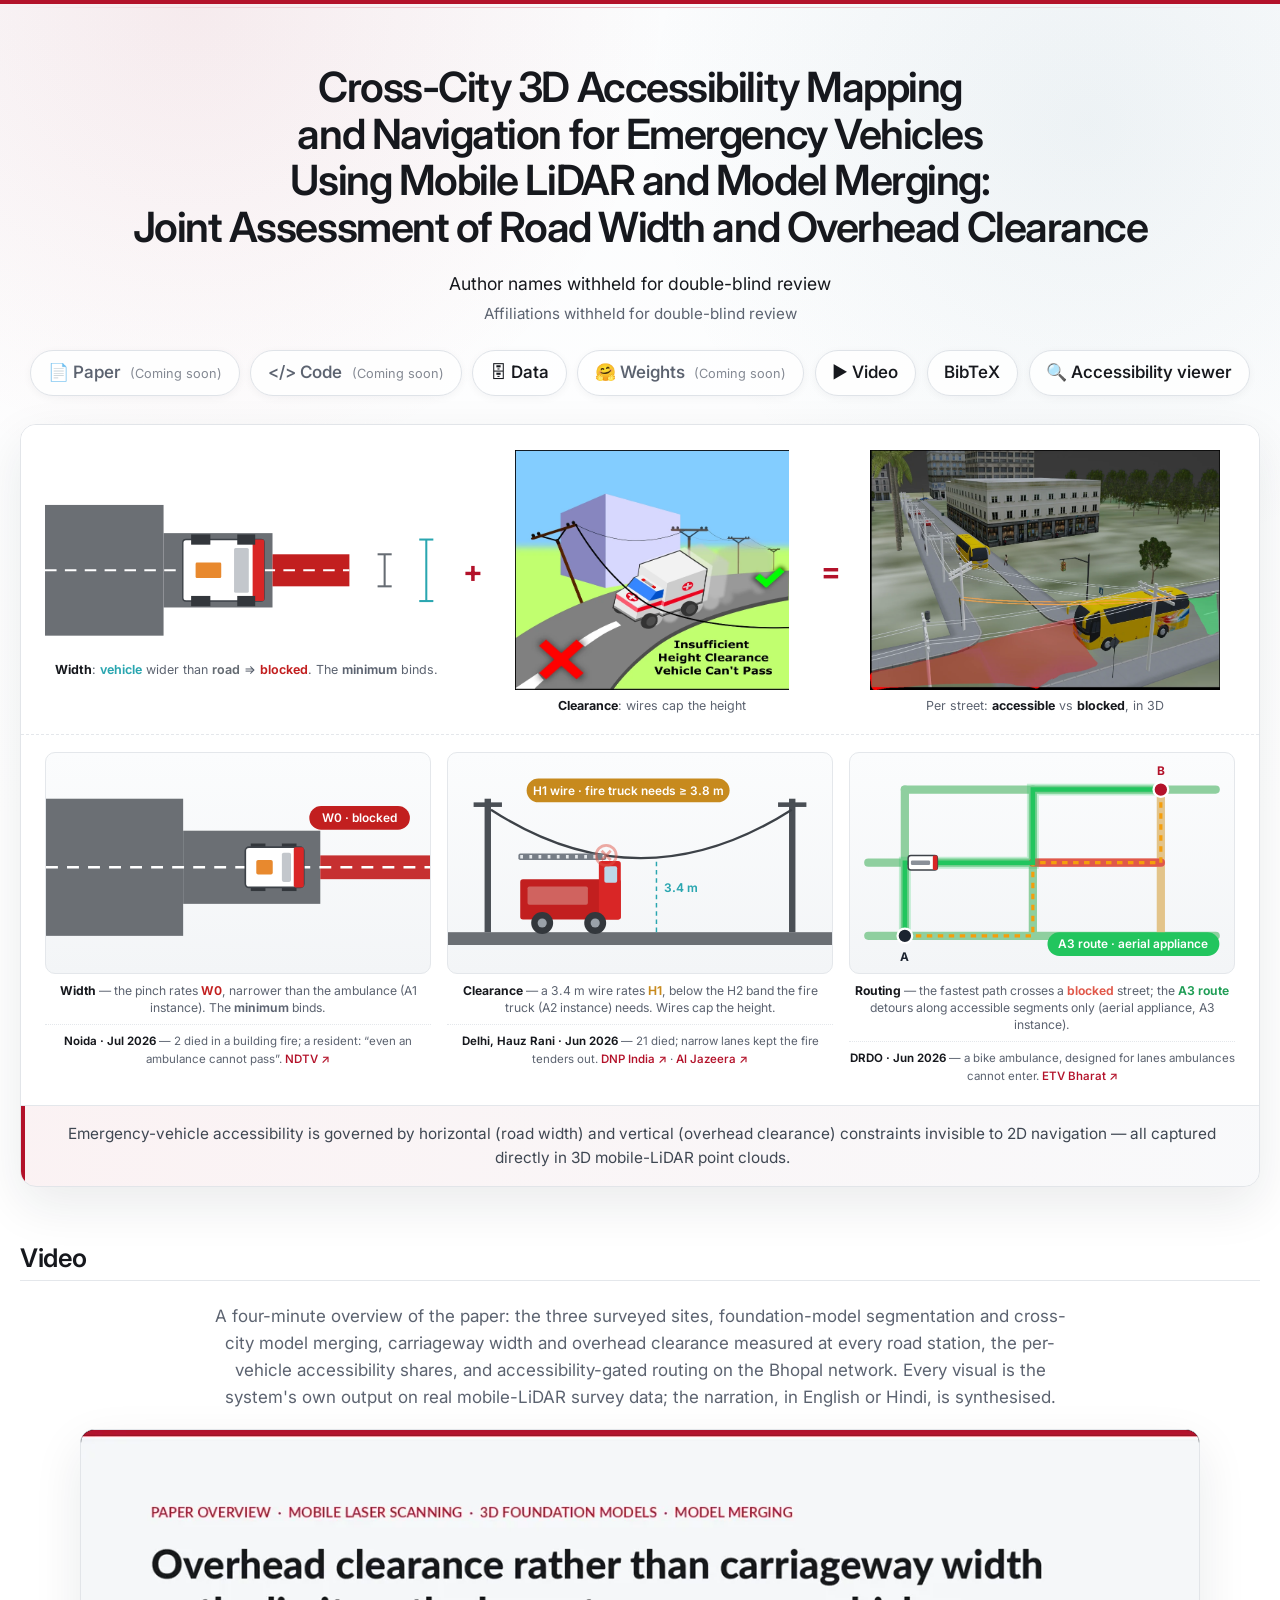
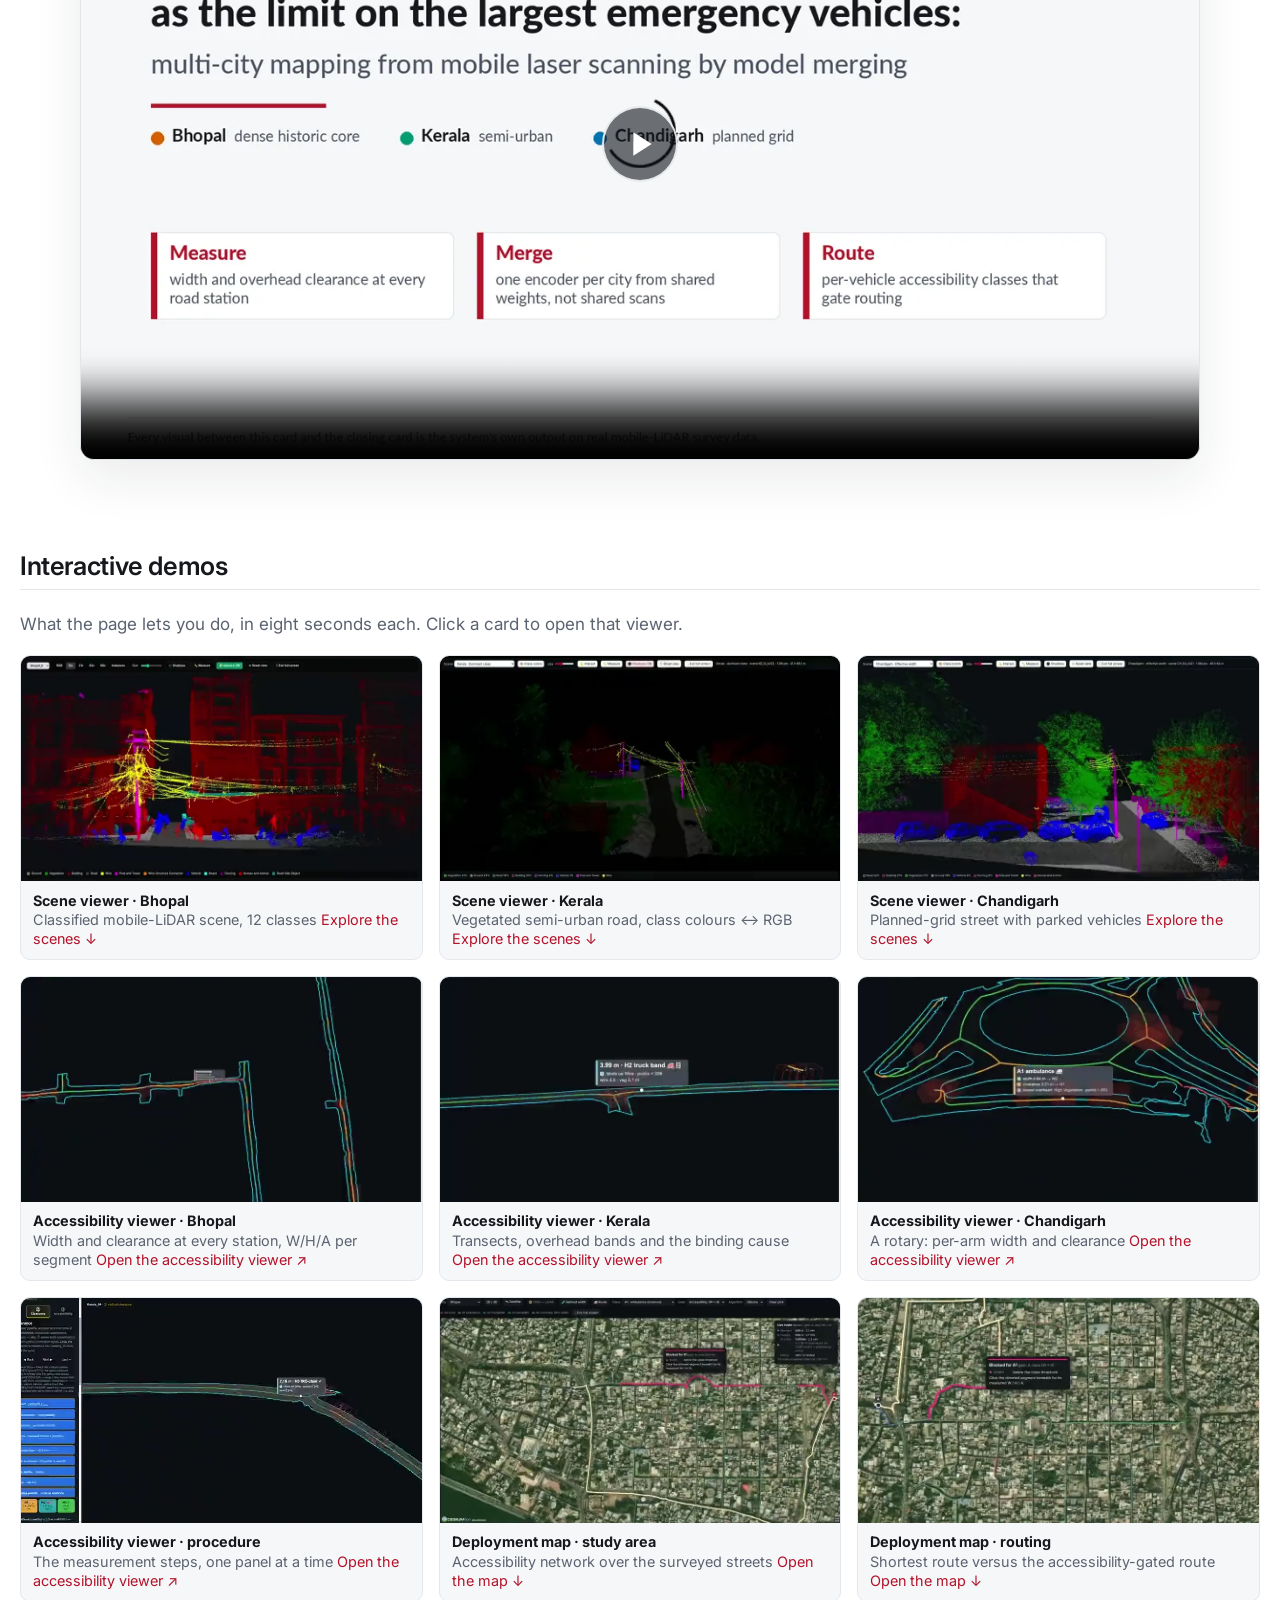
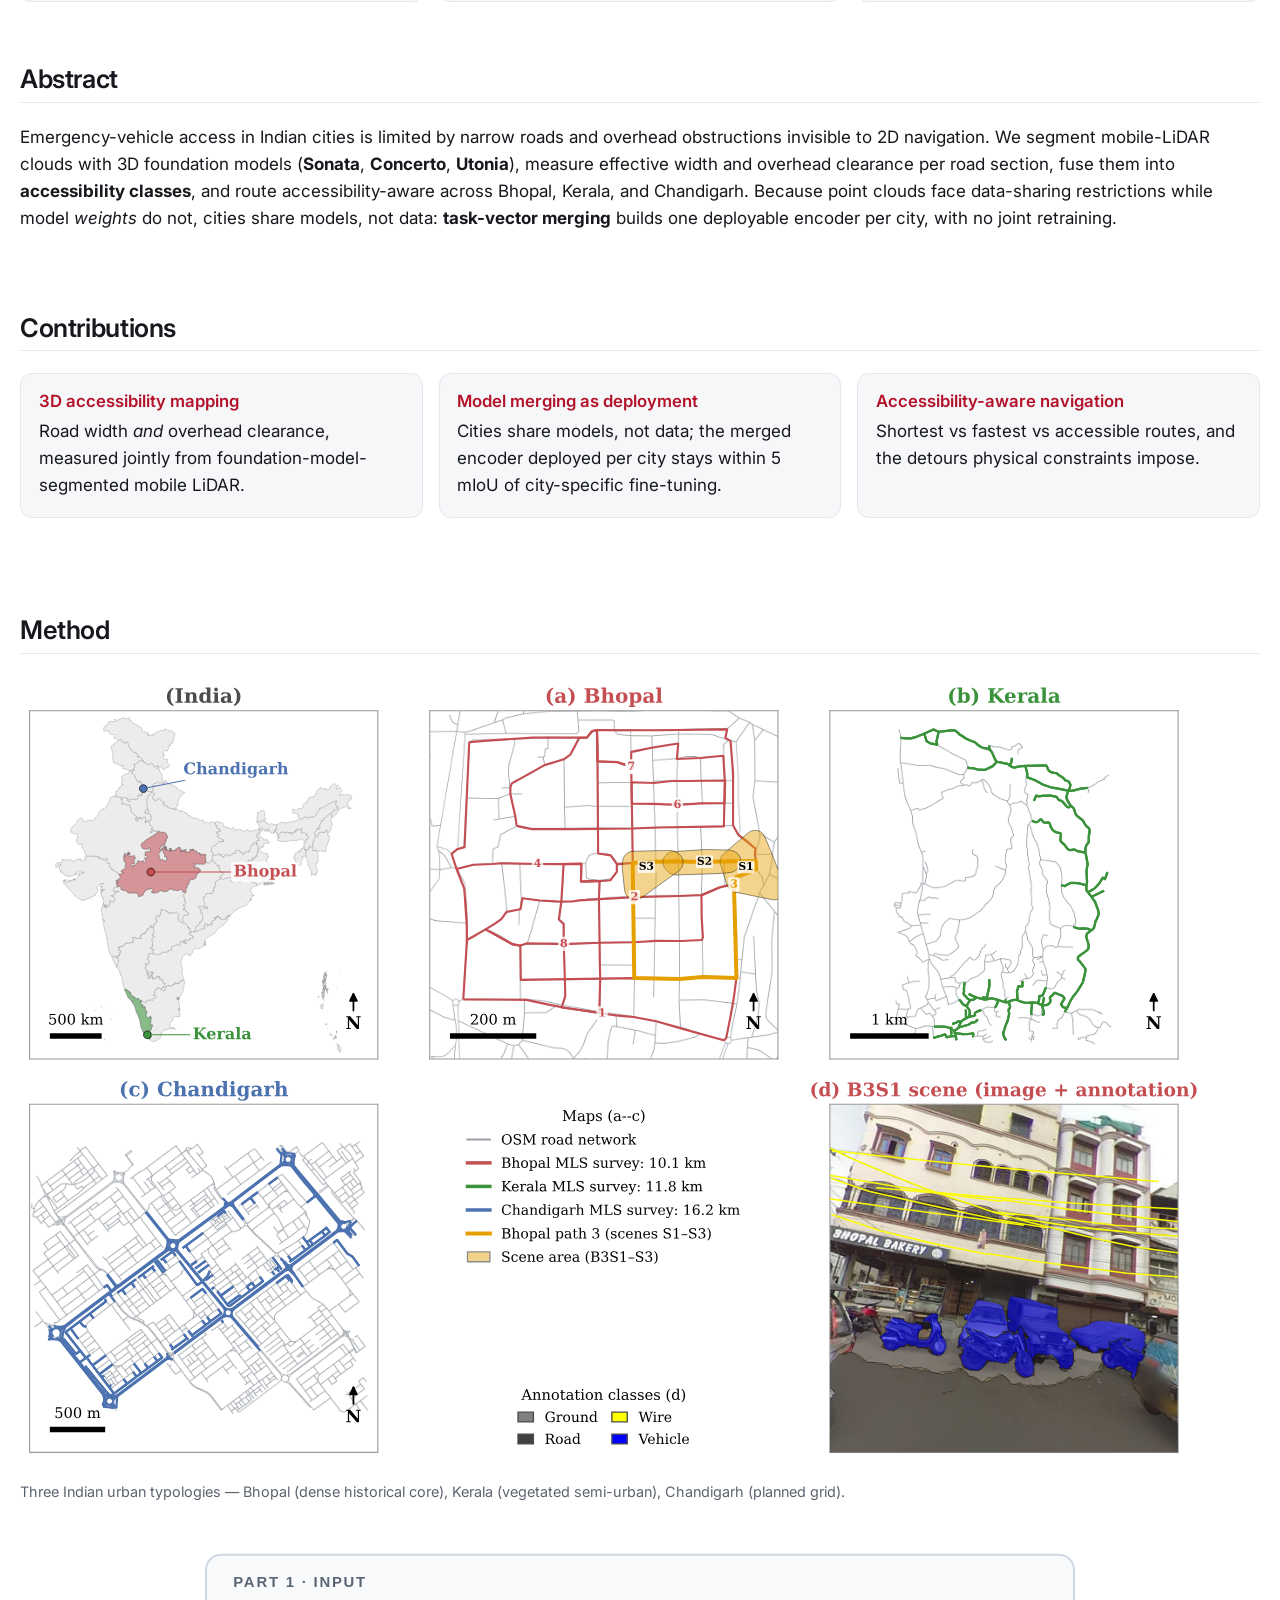
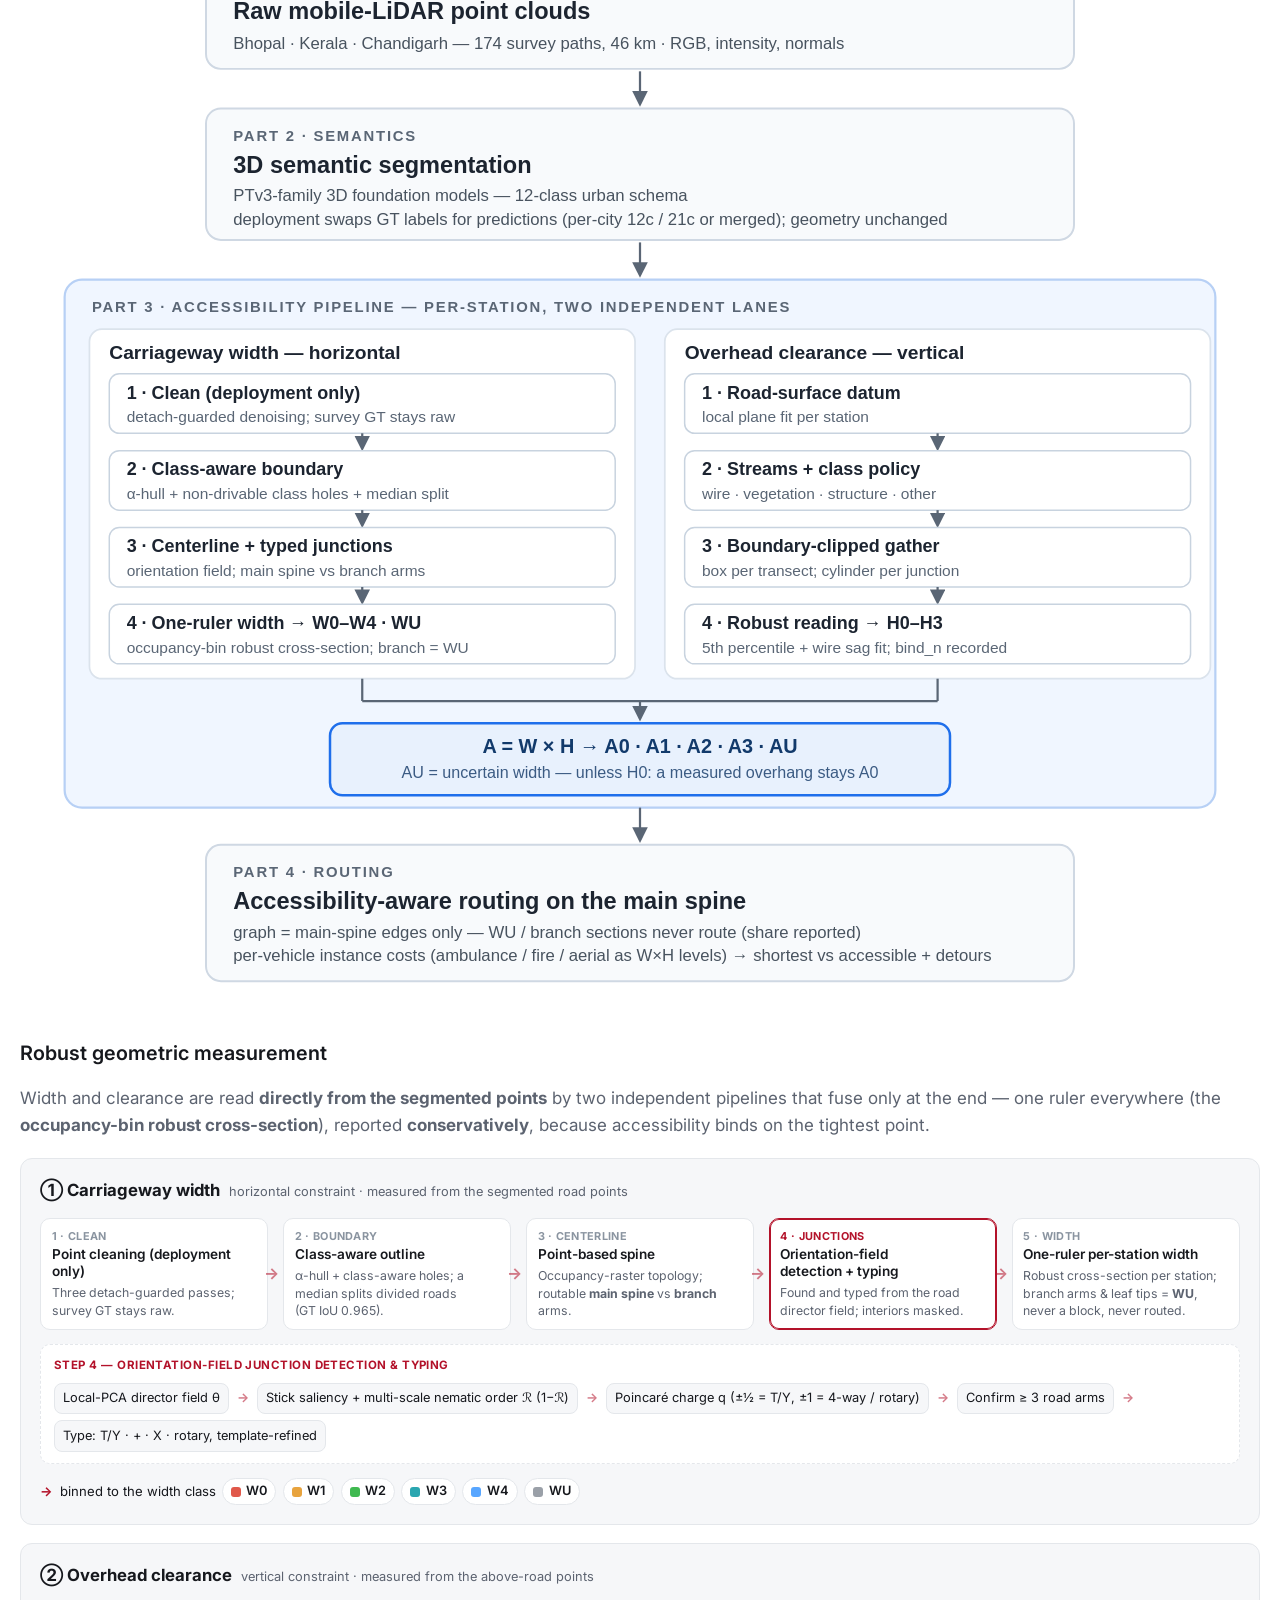
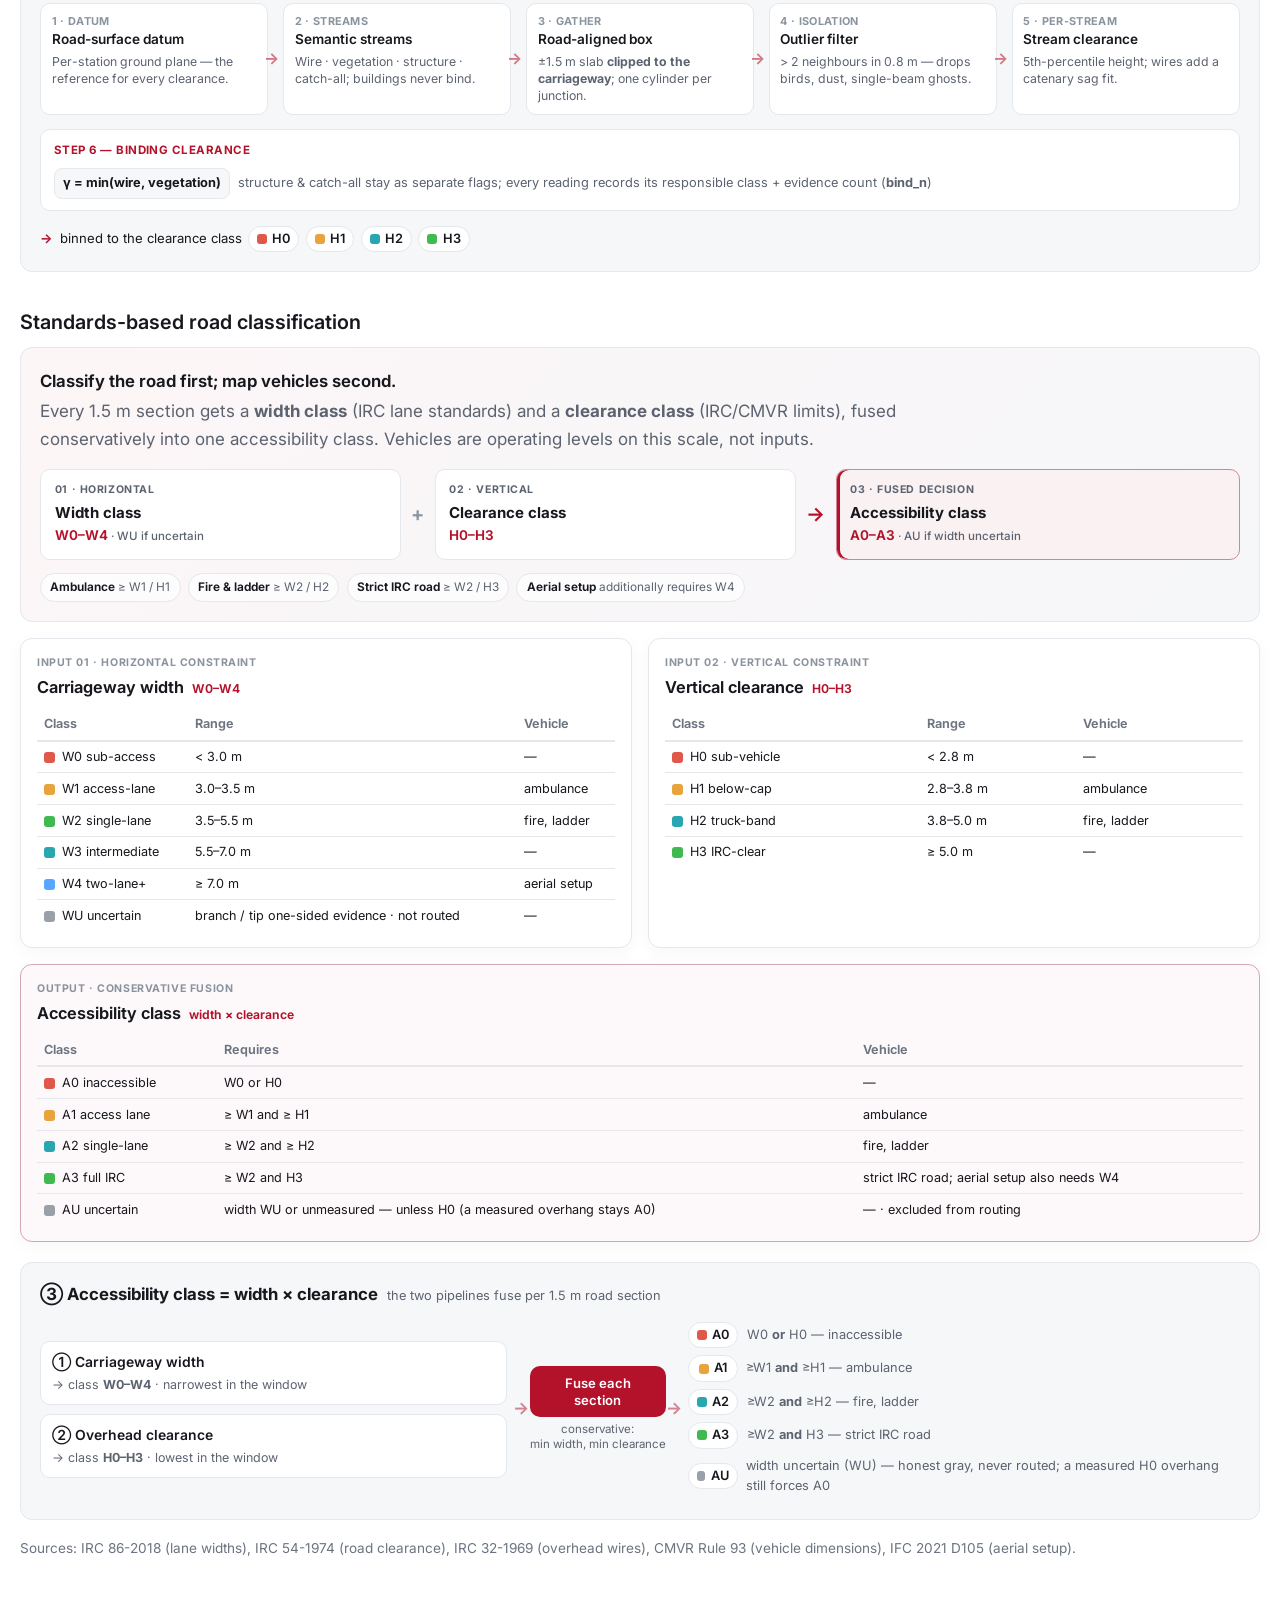
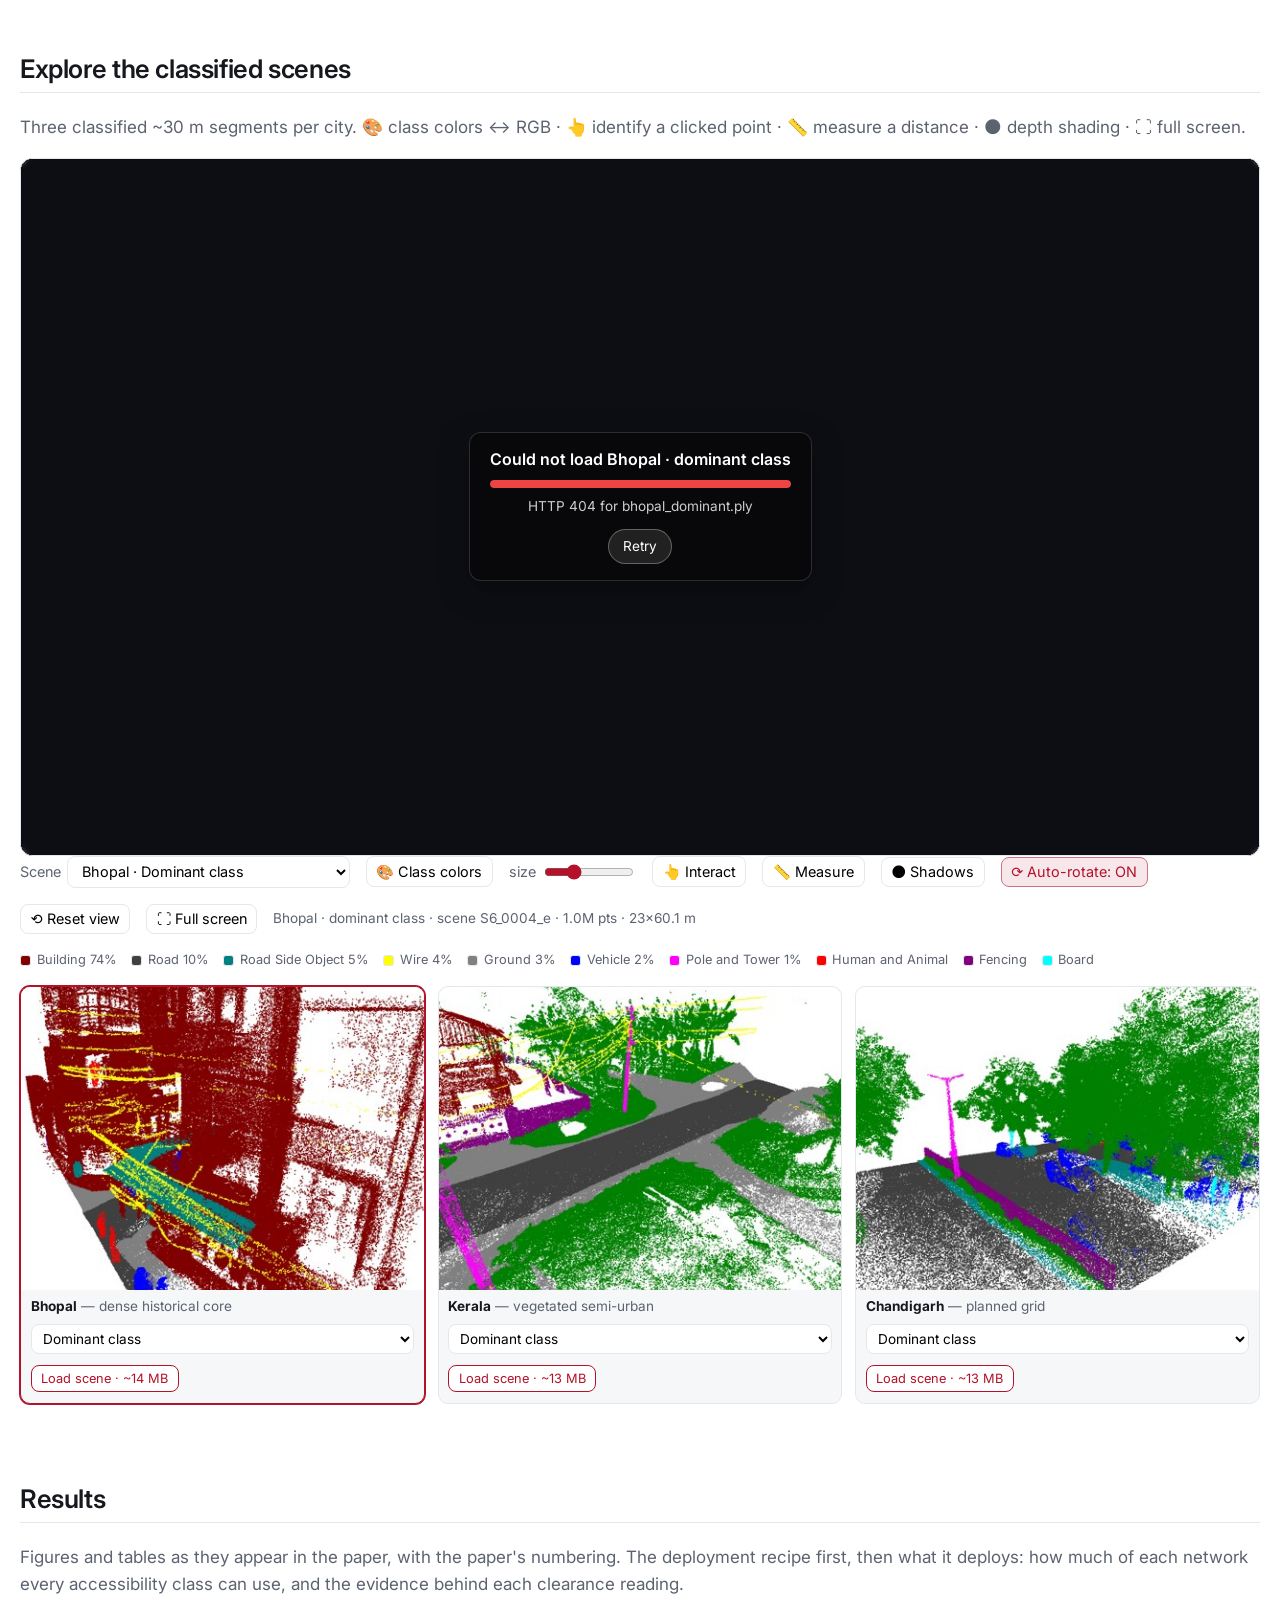
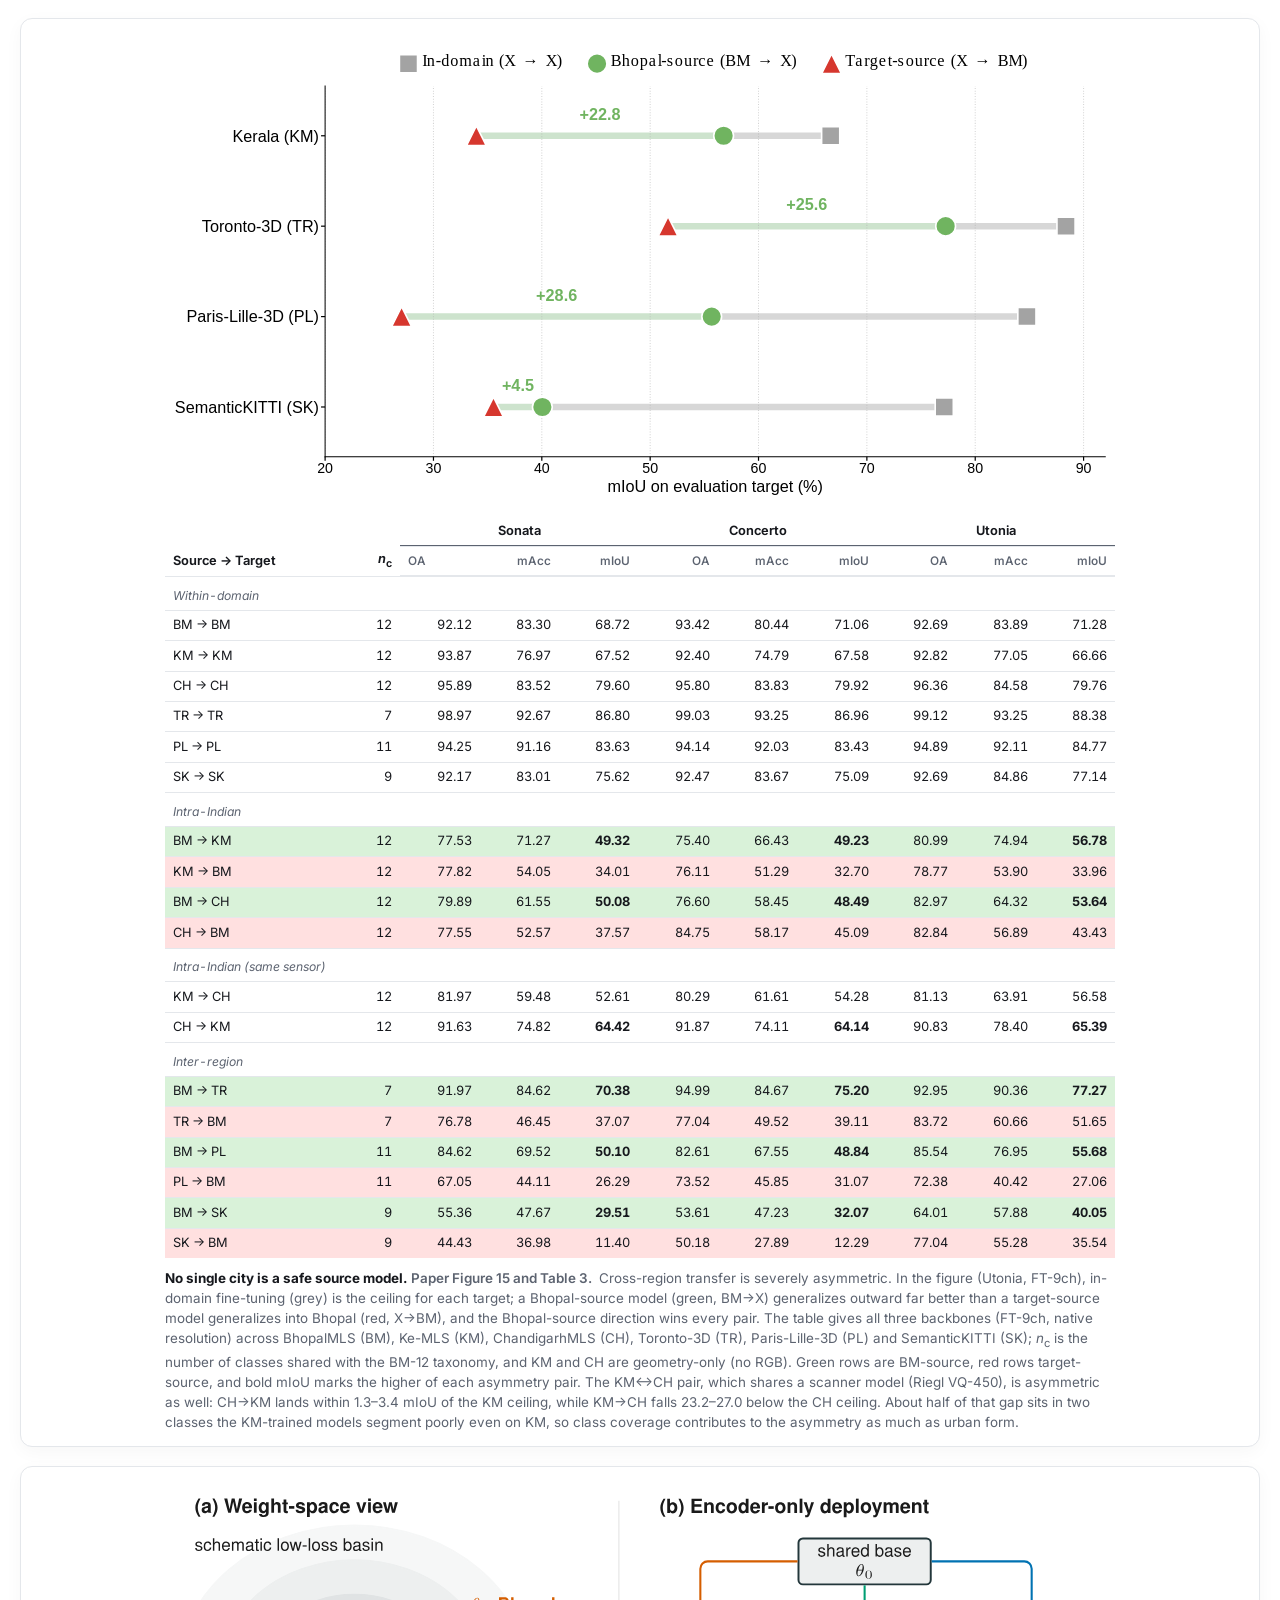
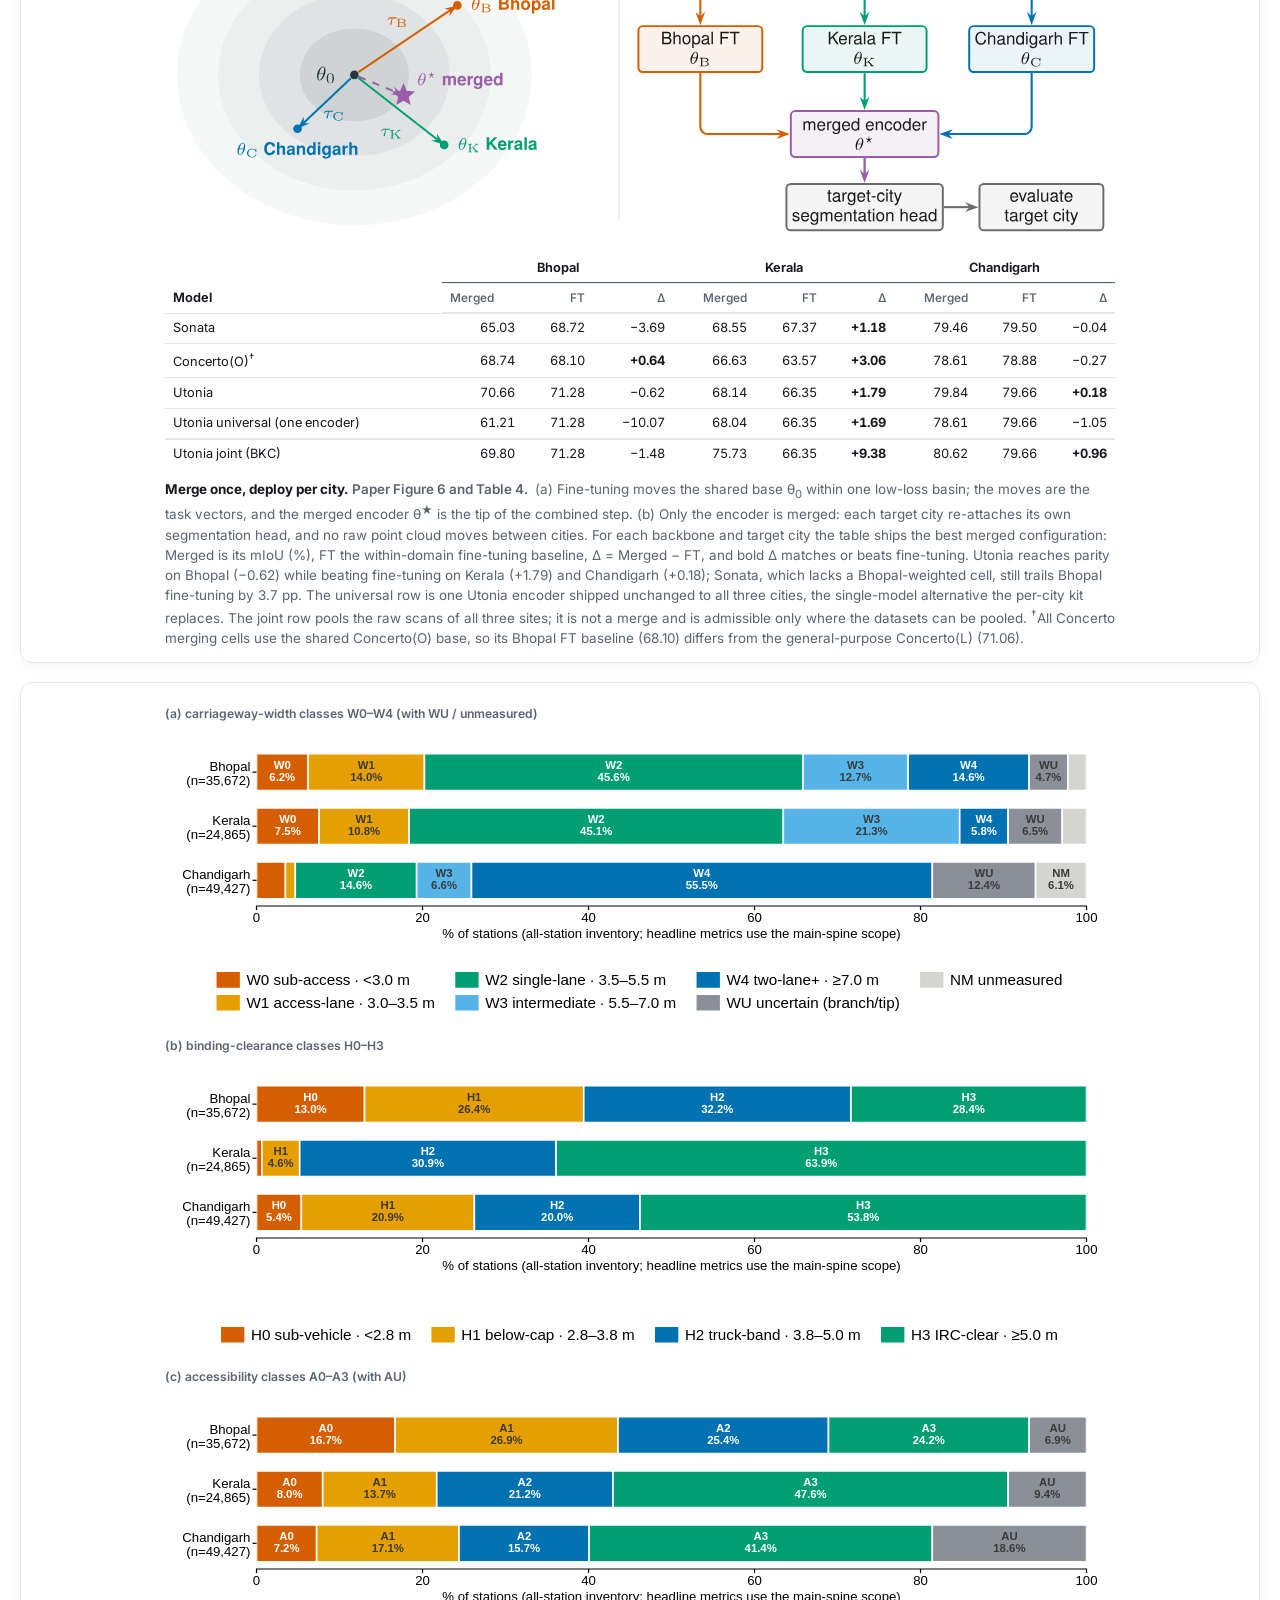
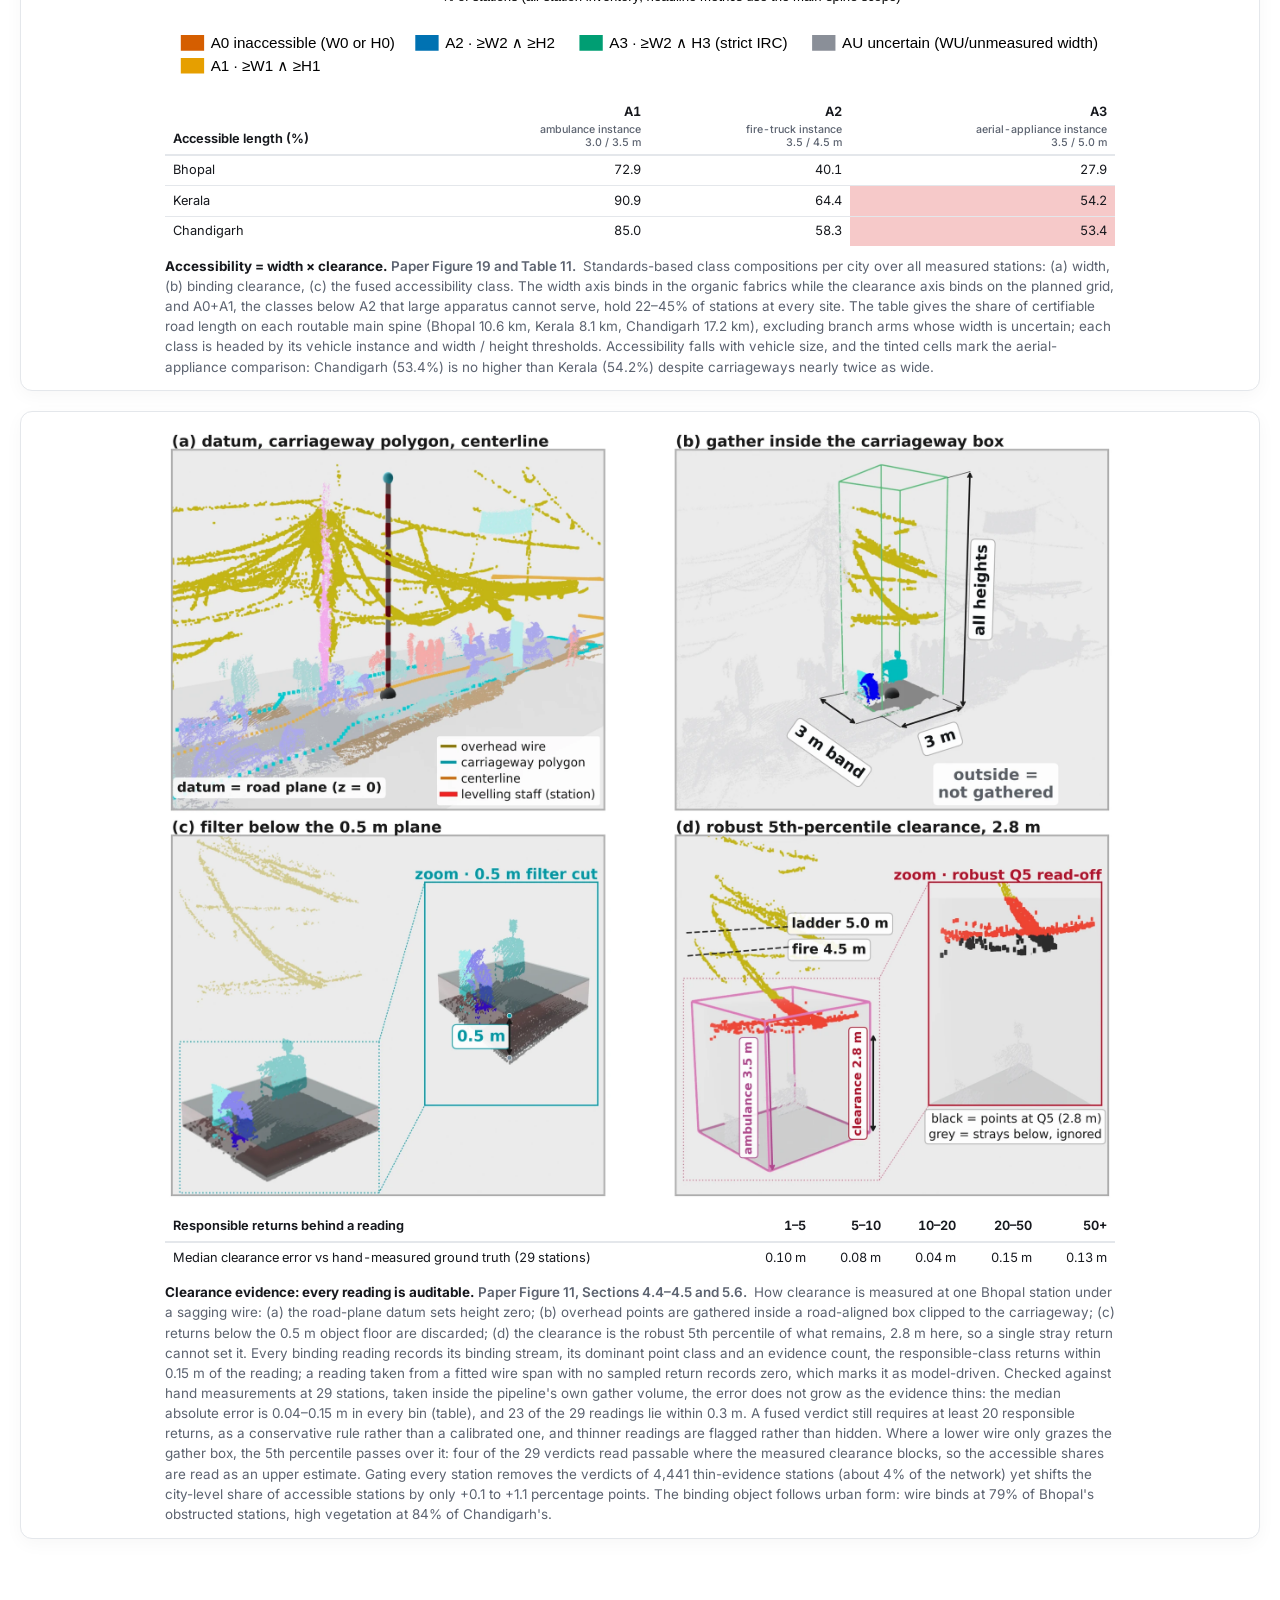
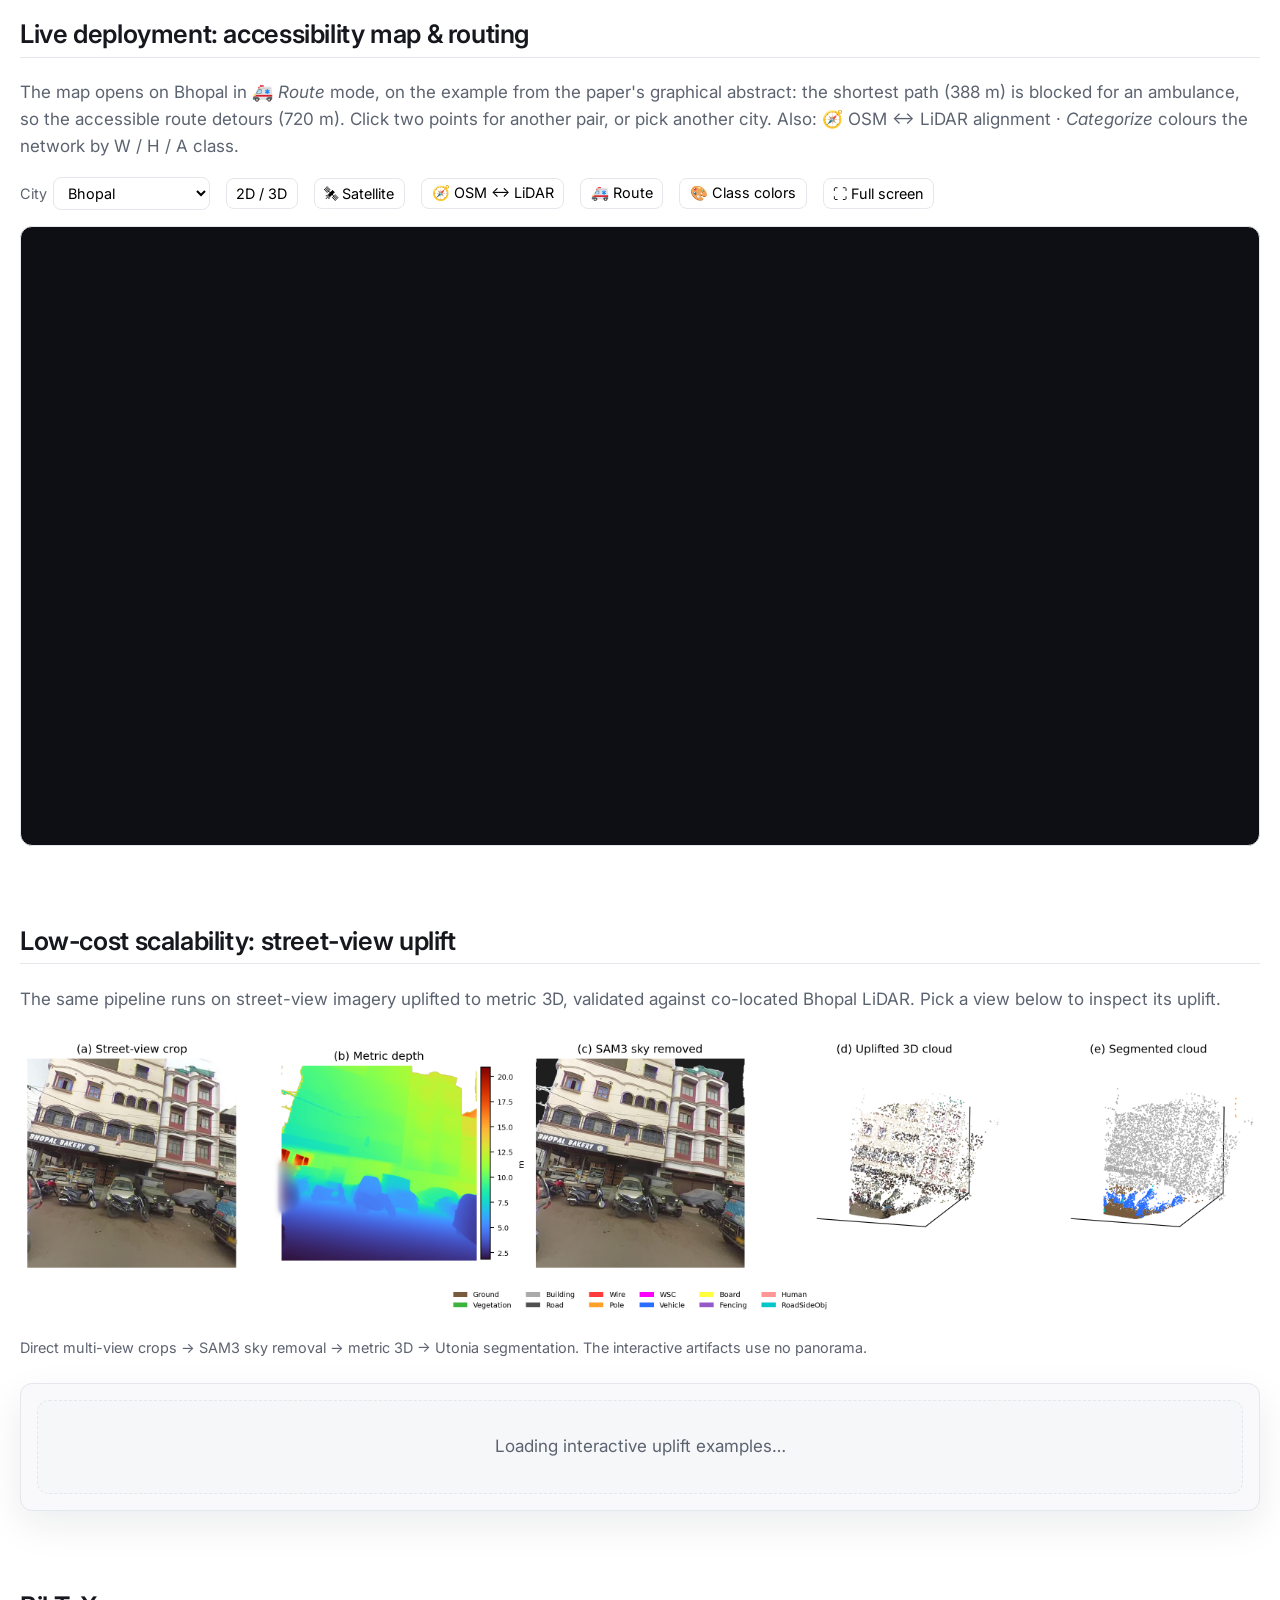
==== commit 6254fccc: "project page" ====
--- a/index.html
+++ b/index.html
@@ -6,23 +6,23 @@
 
   <meta charset="utf-8" />
   <meta name="viewport" content="width=device-width, initial-scale=1" />
-  <title>Overhead clearance rather than carriageway width as the limit on the largest emergency vehicles</title>
+  <title>Cross-City 3D Accessibility Mapping and Navigation for Emergency Vehicles Using Mobile LiDAR and Model Merging: Joint Assessment of Road Width and Overhead Clearance</title>
   <meta name="description" content="LiDAR-based emergency-vehicle accessibility mapping and routing across Indian cities, deployed via multi-city model merging." />
   <link rel="preconnect" href="https://fonts.googleapis.com" />
   <link rel="preconnect" href="https://fonts.gstatic.com" crossorigin />
   <link rel="stylesheet" href="https://fonts.googleapis.com/css2?family=Inter:wght@300;400;500;600;700&display=swap" />
   <!-- Page styles. src/main.ts also imports these so Vite tracks them. -->
   <script type="module" crossorigin src="./assets/modulepreload-polyfill-B5Qt9EMX.js"></script>
-  <script type="module" crossorigin src="./assets/main-DWixZ6gI.js"></script>
-  <link rel="stylesheet" crossorigin href="./assets/main-DakNlnGi.css">
+  <script type="module" crossorigin src="./assets/main-BvOZWnlT.js"></script>
+  <link rel="stylesheet" crossorigin href="./assets/main-DBWNGUu0.css">
 </head>
 <body>
 
   <!-- ============================ HERO ============================ -->
   <!-- Pattern: reference/surflo-page (title block + author row + link buttons + teaser). -->
   <header class="hero">
-    <h1 class="title">Overhead clearance rather than carriageway width as the limit on the largest emergency vehicles:<br />
-      multi-city mapping from mobile laser scanning by model merging</h1>
+    <h1 class="title">Cross-City 3D Accessibility Mapping and Navigation for Emergency Vehicles Using Mobile LiDAR and Model Merging:<br />
+      Joint Assessment of Road Width and Overhead Clearance</h1>
 
     <!-- Per-version blocks: ./build.sh replaces each "version:NAME" marker pair with the
          same-named block from versions/(version)/blocks.html (see README.md). -->
@@ -30,8 +30,26 @@
     <p class="affiliations">Affiliations withheld for double-blind review</p>
 
     <nav class="links">
-      <a class="btn" href="#" data-link="paper">📄 Paper</a>
-      <a class="btn" href="#" data-link="code">&lt;/&gt; Code</a>
+      <!-- Release buttons, same form as docs/paper/bhopal-mls/project-page: each is a real https link or
+           the explicit coming-soon form (no href, aria-disabled, a "(Coming soon)" span); deploy_anonymous.sh
+           gates on exactly that. Paper: coming soon until the paper is out (user, 2026-11-05; the ISPRS
+           submission is under review). Code: the clean repository is not published yet. Data: the mobile laser
+           scanning category on LiDAVerse (user, 2026-11-05: one button, not the two per-variant BhopalMLS
+           buttons of the BhopalMLS page), where the released MLS datasets are listed; the Bhopal release
+           there comes in two variants (absolute coordinates for users in India under the National Geospatial
+           Policy 2022, offset withheld for everyone else). Weights: coming soon on this page (user, 2026-11-05).
+           When the weights link goes live it needs a per-version span: the lab's Hugging Face account name
+           identifies the lab and the anonymity gate rejects it (it reads HTML comments too, so keep the
+           name out of here), so the review-anonymous build must keep the coming-soon form. -->
+      <a class="btn" id="paper-link" aria-disabled="true"
+         title="The paper will be linked here">📄 Paper <span class="btn-note">(Coming soon)</span></a>
+      <a class="btn" id="code-link" aria-disabled="true"
+         title="The code repository will be linked here">&lt;/&gt; Code <span class="btn-note">(Coming soon)</span></a>
+      <a class="btn" id="data-link" href="https://lidaverse.com/category/?dataset=mls" target="_blank" rel="noopener"
+         title="Mobile laser scanning datasets on LiDAVerse: Bhopal (India and international variants), Kerala and Chandigarh">🗄 Data</a>
+      <a class="btn" id="weights-link" aria-disabled="true"
+         title="The fine-tuned model weights will be linked here">🤗 Weights <span class="btn-note">(Coming soon)</span></a>
+      <a class="btn" href="#video">▶ Video</a>
       <a class="btn" href="#bibtex" data-link="bibtex">BibTeX</a>
       <a class="btn" href="validate.html" target="_blank" rel="noopener">🔍 Accessibility viewer</a>
     </nav>
@@ -267,24 +285,112 @@
 
   <main>
     <!-- ============================ VIDEO ============================ -->
-    <!-- Pattern: pointcept.github.io/Utonia (a video section above the abstract). The file is
-         built by docs/paper/accessibility/video/ (README there); public/video/ is gitignored
-         like the clouds, the poster is a title-card render (deploy_profile.json photo_free). -->
+    <!-- Pattern: pointcept.github.io/Utonia (a video section above the abstract). Built by
+         docs/paper/accessibility/video/ (README there) as HLS: one picture, English and Hindi
+         narration as alternate audio, switched by src/video/OverviewVideo.ts; public/video/ is
+         gitignored like the clouds, the poster is a title-card render (deploy_profile.json photo_free). -->
     <section id="video" class="prose wide video-sec">
       <h2>Video</h2>
       <p class="video-desc">A four-minute overview of the paper: the three surveyed sites,
         foundation-model segmentation and cross-city model merging, carriageway width and overhead
         clearance measured at every road station, the per-vehicle accessibility shares, and
         accessibility-gated routing on the Bhopal network. Every visual is the system's own output
-        on real mobile-LiDAR survey data; narration is synthesised.</p>
+        on real mobile-LiDAR survey data; the narration, in English or Hindi, is synthesised.</p>
       <div class="video-wrapper">
-        <video controls autoplay muted loop playsinline preload="metadata"
+        <video id="overview-video" controls playsinline preload="none"
                poster="video/accessibility_overview_poster.webp"
                aria-label="Overview video of the paper">
-          <source src="video/accessibility_overview.mp4" type="video/mp4">
-          Your browser does not play MP4 video; the file is at
-          <a href="video/accessibility_overview.mp4">video/accessibility_overview.mp4</a>.
+          Your browser does not play HTML5 video.
         </video>
+        <!-- Big play button over the poster; OverviewVideo.ts hides it while playing and shows it again on pause. -->
+        <button type="button" id="video-play" class="video-play" aria-label="Play the overview video"><svg viewBox="0 0 24 24" aria-hidden="true" focusable="false"><path d="M8 5v14l11-7z"/></svg></button>
+      </div>
+      <div class="video-row">
+        <!-- Chapters: one per shot, data-t = the shot's start in the 256 s page build
+             (docs/paper/accessibility/video/_work/build_page.log: 11 / 23 / 26 / 18.2 / 30 / 26 / 24.1 / 31 / 24 / 25 / 18.1 s). -->
+        <nav id="video-chapters" class="video-chapters" aria-label="Video chapters" hidden>
+          <button type="button" data-t="11"><span>0:11</span>The problem</button>
+          <button type="button" data-t="34"><span>0:34</span>Three sites</button>
+          <button type="button" data-t="60"><span>1:00</span>Segmentation</button>
+          <button type="button" data-t="78.2"><span>1:18</span>Model merging</button>
+          <button type="button" data-t="108.2"><span>1:48</span>Width</button>
+          <button type="button" data-t="134.2"><span>2:14</span>Clearance</button>
+          <button type="button" data-t="158.3"><span>2:38</span>Vehicles</button>
+          <button type="button" data-t="189.3"><span>3:09</span>Results</button>
+          <button type="button" data-t="213.3"><span>3:33</span>Routing</button>
+          <button type="button" data-t="238.3"><span>3:58</span>Closing</button>
+        </nav>
+        <div id="video-lang" class="video-lang" role="group" aria-label="Narration language" hidden>
+          <span>Narration</span>
+          <button type="button" data-lang="en" aria-pressed="true">English</button>
+          <button type="button" data-lang="hi" lang="hi" aria-pressed="false">हिन्दी</button>
+        </div>
+      </div>
+    </section>
+
+    <!-- ========================== INTERACTIVE DEMOS ==========================
+         Silent 8 s loops of the page's own viewers (video/demos/*.mp4 + first-frame posters, built by
+         docs/paper/bhopal-mls/video/scripts/make_teaser.sh from the screen recordings in
+         docs/paper/accessibility/Extra/Accessibility-project-page-video/; public/video/ is gitignored).
+         Each card links to the viewer it shows; main.ts plays a loop only while it is on screen. -->
+    <section id="demos" class="prose wide">
+      <h2>Interactive demos</h2>
+      <p class="muted">What the page lets you do, in eight seconds each. Click a card to open that viewer.</p>
+      <div class="demo-grid">
+        <a class="demo-card" href="#viewer">
+          <video muted loop playsinline preload="none" poster="video/demos/scenes-bhopal_poster.webp" aria-hidden="true">
+            <source src="video/demos/scenes-bhopal.mp4" type="video/mp4">
+          </video>
+          <div class="demo-caption"><strong>Scene viewer · Bhopal</strong><span>Classified mobile-LiDAR scene, 12 classes</span> <em>Explore the scenes ↓</em></div>
+        </a>
+        <a class="demo-card" href="#viewer">
+          <video muted loop playsinline preload="none" poster="video/demos/scenes-kerala_poster.webp" aria-hidden="true">
+            <source src="video/demos/scenes-kerala.mp4" type="video/mp4">
+          </video>
+          <div class="demo-caption"><strong>Scene viewer · Kerala</strong><span>Vegetated semi-urban road, class colours ↔ RGB</span> <em>Explore the scenes ↓</em></div>
+        </a>
+        <a class="demo-card" href="#viewer">
+          <video muted loop playsinline preload="none" poster="video/demos/scenes-chandigarh_poster.webp" aria-hidden="true">
+            <source src="video/demos/scenes-chandigarh.mp4" type="video/mp4">
+          </video>
+          <div class="demo-caption"><strong>Scene viewer · Chandigarh</strong><span>Planned-grid street with parked vehicles</span> <em>Explore the scenes ↓</em></div>
+        </a>
+        <a class="demo-card" href="validate.html" target="_blank" rel="noopener">
+          <video muted loop playsinline preload="none" poster="video/demos/validation-bhopal_poster.webp" aria-hidden="true">
+            <source src="video/demos/validation-bhopal.mp4" type="video/mp4">
+          </video>
+          <div class="demo-caption"><strong>Accessibility viewer · Bhopal</strong><span>Width and clearance at every station, W/H/A per segment</span> <em>Open the accessibility viewer ↗</em></div>
+        </a>
+        <a class="demo-card" href="validate.html" target="_blank" rel="noopener">
+          <video muted loop playsinline preload="none" poster="video/demos/validation-kerala_poster.webp" aria-hidden="true">
+            <source src="video/demos/validation-kerala.mp4" type="video/mp4">
+          </video>
+          <div class="demo-caption"><strong>Accessibility viewer · Kerala</strong><span>Transects, overhead bands and the binding cause</span> <em>Open the accessibility viewer ↗</em></div>
+        </a>
+        <a class="demo-card" href="validate.html" target="_blank" rel="noopener">
+          <video muted loop playsinline preload="none" poster="video/demos/validation-chandigarh-rotary_poster.webp" aria-hidden="true">
+            <source src="video/demos/validation-chandigarh-rotary.mp4" type="video/mp4">
+          </video>
+          <div class="demo-caption"><strong>Accessibility viewer · Chandigarh</strong><span>A rotary: per-arm width and clearance</span> <em>Open the accessibility viewer ↗</em></div>
+        </a>
+        <a class="demo-card" href="validate.html" target="_blank" rel="noopener">
+          <video muted loop playsinline preload="none" poster="video/demos/validation-procedure_poster.webp" aria-hidden="true">
+            <source src="video/demos/validation-procedure.mp4" type="video/mp4">
+          </video>
+          <div class="demo-caption"><strong>Accessibility viewer · procedure</strong><span>The measurement steps, one panel at a time</span> <em>Open the accessibility viewer ↗</em></div>
+        </a>
+        <a class="demo-card" href="#deployment">
+          <video muted loop playsinline preload="none" poster="video/demos/map-study-area-routing_poster.webp" aria-hidden="true">
+            <source src="video/demos/map-study-area-routing.mp4" type="video/mp4">
+          </video>
+          <div class="demo-caption"><strong>Deployment map · study area</strong><span>Accessibility network over the surveyed streets</span> <em>Open the map ↓</em></div>
+        </a>
+        <a class="demo-card" href="#deployment">
+          <video muted loop playsinline preload="none" poster="video/demos/map-routing-bhopal_poster.webp" aria-hidden="true">
+            <source src="video/demos/map-routing-bhopal.mp4" type="video/mp4">
+          </video>
+          <div class="demo-caption"><strong>Deployment map · routing</strong><span>Shortest route versus the accessibility-gated route</span> <em>Open the map ↓</em></div>
+        </a>
       </div>
     </section>
 
@@ -809,9 +915,9 @@
     <!-- ========================= BIBTEX ========================== -->
     <section id="bibtex" class="prose wide">
       <h2>BibTeX</h2>
-      <pre><code>@article{anonymous2026overhead,
-  title   = {Overhead clearance rather than carriageway width as the limit on the largest emergency vehicles:
-             multi-city mapping from mobile laser scanning by model merging},
+      <pre><code>@article{anonymous2026crosscity,
+  title   = {Cross-City 3D Accessibility Mapping and Navigation for Emergency Vehicles Using Mobile LiDAR and Model Merging:
+             Joint Assessment of Road Width and Overhead Clearance},
   author  = {Anonymous},
   year    = {2026}
 }</code></pre>
@@ -819,8 +925,8 @@
   </main>
 
   <footer class="site-footer">
-    <p>Anonymized version prepared for double-blind peer review. Author and code/data links
-      will be added after acceptance.</p>
+    <p>Anonymized version prepared for double-blind peer review. Author names, the code repository
+      and the model weights will be linked after acceptance.</p>
   </footer>
 
 </body>
--- a/assets/main-DBWNGUu0.css
+++ b/assets/main-DBWNGUu0.css
@@ -0,0 +1 @@
+:root{--maxw: 980px;--maxw-wide: 1280px;--fg: #16181d;--muted: #5c6370;--bg: #ffffff;--bg-alt: #f6f7f9;--accent: #b3122a;--border: #e4e7eb;--radius: 12px;--font: "Inter", system-ui, -apple-system, "Segoe UI", Roboto, sans-serif;--mono: ui-monospace, "SF Mono", "Cascadia Code", Menlo, monospace}*{box-sizing:border-box}html{scroll-behavior:smooth}body{margin:0;color:var(--fg);background:var(--bg);font-family:var(--font);font-size:17px;line-height:1.6;-webkit-font-smoothing:antialiased}a{color:var(--accent);text-decoration:none}a:hover{text-decoration:underline}h1,h2,h3{line-height:1.2;font-weight:600}img,svg{max-width:100%;height:auto}code,pre{font-family:var(--mono)}.muted{color:var(--muted)}.hero{position:relative;max-width:none;margin:0;padding:3.75rem 1.25rem 1rem;text-align:center;background:radial-gradient(circle at 15% 0%,rgba(179,18,42,.075),transparent 30rem),radial-gradient(circle at 85% 10%,rgba(43,105,132,.07),transparent 28rem),linear-gradient(180deg,#fbfcfd,#fff 68%);border-top:4px solid var(--accent)}.hero:after{content:"";position:absolute;inset:3px 0 auto;height:1px;background:linear-gradient(90deg,transparent,rgba(179,18,42,.28),transparent)}.title{max-width:1050px;margin:0 auto 1.2rem;font-size:clamp(1.8rem,3.25vw,2.65rem);line-height:1.12;letter-spacing:-.035em;text-wrap:balance}.authors{font-size:1.1rem;margin:0 0 .25rem}.authors a{color:var(--fg);font-weight:550}.affiliations,.venue{color:var(--muted);margin:.15rem 0;font-size:.95rem}.links{display:flex;gap:.65rem;justify-content:center;flex-wrap:wrap;margin:1.5rem 0 1.75rem}.btn{display:inline-block;padding:.52rem 1.05rem;border:1px solid #dfe3e8;border-radius:999px;color:var(--fg);background:#ffffffd1;font-weight:550;box-shadow:0 2px 8px #1018280b;transition:transform .16s ease,border-color .16s ease,color .16s ease,box-shadow .16s ease}.btn:hover{border-color:color-mix(in srgb,var(--accent) 55%,var(--border));color:var(--accent);text-decoration:none;transform:translateY(-1px);box-shadow:0 6px 16px #10182814}.btn[aria-disabled=true]{cursor:default;color:var(--muted)}.btn[aria-disabled=true]:hover{border-color:#dfe3e8;color:var(--muted);transform:none;box-shadow:0 2px 8px #1018280b}.btn .btn-note{font-size:.75em;margin-left:.35rem;opacity:.75;font-weight:400}.teaser{max-width:var(--maxw-wide);margin:0 auto;overflow:hidden;border:1px solid #e2e5e9;border-radius:16px;background:#fff;box-shadow:0 18px 50px #141d2b17}.teaser-eq{display:flex;align-items:center;gap:.9rem;padding:1.6rem 1.5rem 1.15rem;background:#fff}.teaser-eq .teq-panel{display:flex;flex-direction:column;align-items:center;gap:.5rem;min-width:0;flex:26 1 0}.teaser-eq .teq-width{flex:34 1 0}.teaser-eq .teq-out{flex:32 1 0}.teaser-eq .teq-panel svg{width:100%;height:auto}.teaser-eq .teq-panel img{width:100%;height:auto;max-height:240px;object-fit:contain;border-radius:8px}.teaser-eq .teq-cap{font-size:.78rem;line-height:1.35;color:var(--muted);text-align:center}.teaser-eq .teq-cap b{color:var(--fg)}.teaser-eq .teq-cap i{font-style:normal;font-weight:650}.teaser-eq .teq-op{flex:0 0 auto;color:var(--accent);font-size:1.9rem;font-weight:650;line-height:1;padding-bottom:1.4rem}.teaser-anim{display:grid;grid-template-columns:repeat(3,minmax(0,1fr));gap:1rem;padding:1.1rem 1.5rem 1.25rem;background:#fff;border-top:1px dashed var(--border)}.teaser-anim .ta-panel{display:flex;flex-direction:column;align-items:center;gap:.5rem;min-width:0}.teaser-anim svg{width:100%;height:auto;border:1px solid var(--border);border-radius:10px;background:linear-gradient(180deg,#fbfcfd,#f3f5f7)}.teaser-anim .ta-cap{font-size:.76rem;color:var(--muted);line-height:1.4;text-align:center}.teaser-anim .ta-cap b{color:var(--fg)}.teaser-anim .ta-cap i{font-style:normal;font-weight:650}.teaser-anim .ta-news{margin-top:.05rem;padding-top:.5rem;border-top:1px dotted var(--border);font-size:.72rem;color:var(--muted);line-height:1.5;text-align:center}.teaser-anim .ta-news b{color:var(--fg);font-weight:650}.teaser-anim .ta-news a{white-space:nowrap;font-weight:550}.teaser figcaption{position:relative;margin:0;padding:1rem 1.4rem 1rem 1.7rem;border-top:1px solid var(--border);color:#3f4752;background:linear-gradient(90deg,#b3122a0e,#f6f7f9b8);font-size:.96rem;line-height:1.55;text-align:center}.teaser figcaption:before{content:"";position:absolute;left:0;top:0;bottom:0;width:4px;background:var(--accent)}figure figcaption{color:var(--muted);font-size:.9rem;margin-top:.6rem;text-align:left}.video-sec{padding-top:2.75rem}.video-sec .video-desc{max-width:860px;margin:0 auto 1.1rem;color:var(--muted);text-align:center}.video-sec .video-wrapper{max-width:1120px;margin:0 auto;overflow:hidden;border-radius:14px;background:#0f141b;border:1px solid #e2e5e9;box-shadow:0 18px 50px #141d2b17}.video-sec video{display:block;width:100%;height:auto;aspect-ratio:16 / 9;background:#0f141b}.video-sec .video-wrapper{position:relative}.video-sec .video-play{position:absolute;left:50%;top:50%;width:76px;height:76px;transform:translate(-50%,-50%);z-index:1;display:flex;align-items:center;justify-content:center;padding:0;margin:0;border:2px solid rgba(255,255,255,.85);border-radius:50%;background:#0f141b99;color:#fff;cursor:pointer;transition:background .15s,transform .15s}.video-sec .video-play svg{width:40px;height:40px;fill:currentColor;display:block}.video-sec .video-play:hover{background:var(--accent);border-color:var(--accent);transform:translate(-50%,-50%) scale(1.06)}.video-sec .video-play[hidden]{display:none}.video-sec .video-row{max-width:1120px;margin:.7rem auto 0;display:flex;flex-wrap:wrap;gap:.6rem 1rem;align-items:center;justify-content:space-between}.video-sec .video-chapters{display:flex;flex-wrap:wrap;gap:.35rem}.video-sec .video-chapters[hidden]{display:none}.video-sec .video-chapters button{font:inherit;font-size:.8rem;padding:.28rem .6rem;border:1px solid var(--border);border-radius:999px;background:var(--bg);color:var(--muted);cursor:pointer;transition:border-color .15s,background .15s,color .15s}.video-sec .video-chapters button span{color:var(--accent);font-variant-numeric:tabular-nums;margin-right:.35rem}.video-sec .video-chapters button:hover{border-color:var(--accent);color:var(--fg)}.video-sec .video-chapters button[aria-current=true]{background:color-mix(in srgb,var(--accent) 10%,var(--bg));border-color:color-mix(in srgb,var(--accent) 50%,var(--border));color:var(--fg)}.video-sec .video-lang{display:flex;gap:.4rem;align-items:center;justify-content:flex-end;color:var(--muted);font-size:.82rem}.video-sec .video-lang[hidden]{display:none}.video-sec .video-lang span{margin-right:.2rem}.video-sec .video-lang button{font:inherit;padding:.3rem .7rem;border:1px solid var(--border);border-radius:999px;background:var(--bg);color:var(--fg);cursor:pointer;transition:border-color .15s,background .15s}.video-sec .video-lang button:hover{border-color:var(--accent)}.video-sec .video-lang button[aria-pressed=true]{background:color-mix(in srgb,var(--accent) 10%,var(--bg));border-color:color-mix(in srgb,var(--accent) 50%,var(--border))}.prose{max-width:var(--maxw);margin:0 auto;padding:2.5rem 1.25rem}.prose.wide{max-width:var(--maxw-wide)}.prose h2{margin-top:0;font-size:1.6rem;border-bottom:1px solid var(--border);padding-bottom:.45rem;letter-spacing:-.015em}.prose figure{margin:1.5rem 0}#abstract{padding-top:1.35rem}#abstract>p{margin-bottom:0}.standards-heading{margin-top:2.4rem;margin-bottom:.8rem}.standards-intro{padding:1.2rem;border:1px solid var(--border);border-radius:var(--radius);background:linear-gradient(135deg,color-mix(in srgb,var(--accent) 4%,var(--bg)),var(--bg-alt))}.standards-intro>p{max-width:860px;margin:0;color:var(--muted)}.standards-intro .standards-lead{margin-bottom:.25rem;color:var(--fg);font-size:1.05rem;font-weight:650}.standards-formula{display:grid;grid-template-columns:minmax(0,1fr) auto minmax(0,1fr) auto minmax(0,1.12fr);gap:.65rem;align-items:stretch;margin-top:1rem}.standard-stage{display:flex;flex-direction:column;justify-content:center;min-width:0;padding:.75rem .85rem;border:1px solid var(--border);border-radius:10px;background:var(--bg)}.standard-stage .stage-number{color:var(--muted);font-size:.66rem;font-weight:700;letter-spacing:.055em;text-transform:uppercase}.standard-stage strong{margin-top:.16rem;font-size:.94rem}.standard-stage>span:last-child{color:var(--accent);font-size:.84rem;font-weight:650}.standard-stage small{color:var(--muted);font-size:.72rem;font-weight:500}.standard-stage.is-output{border-color:color-mix(in srgb,var(--accent) 45%,var(--border));background:color-mix(in srgb,var(--accent) 6%,var(--bg));box-shadow:inset 3px 0 0 var(--accent)}.standard-operator{align-self:center;color:#8d96a3;font-size:1.25rem;font-weight:650}.standard-operator.is-arrow{color:var(--accent)}.vehicle-levels{display:flex;flex-wrap:wrap;gap:.45rem;margin-top:.8rem}.vehicle-levels span{padding:.27rem .58rem;border:1px solid var(--border);border-radius:999px;color:var(--muted);background:#ffffffb8;font-size:.74rem}.vehicle-levels b{color:var(--fg);font-weight:650}.tiers{display:grid;gap:1rem;grid-template-columns:repeat(2,minmax(0,1fr));margin:1rem 0 1.25rem}.tier-card{min-width:0;overflow-x:auto;padding:1rem;border:1px solid var(--border);border-radius:var(--radius);background:var(--bg);box-shadow:0 5px 18px #10182809}.tier-card-output{grid-column:1 / -1;border-color:color-mix(in srgb,var(--accent) 30%,var(--border));background:color-mix(in srgb,var(--accent) 2.5%,var(--bg))}.tier-kicker{margin-bottom:.12rem;color:#8a929e;font-size:.66rem;font-weight:700;letter-spacing:.055em;text-transform:uppercase}.tier-title{margin-bottom:.55rem;color:var(--fg);font-size:1.02rem;font-weight:650}.tier-title span{margin-left:.28rem;color:var(--accent);font-size:.76rem;font-weight:650}.tier-table{width:100%;border-collapse:collapse;font-size:.79rem;line-height:1.42}.tier-table th,.tier-table td{text-align:left;padding:.4rem .42rem;border-bottom:1px solid var(--border);vertical-align:top}.tier-table tr:last-child td{border-bottom:0}.tier-table th{font-weight:650;color:#6b7480;border-bottom:2px solid var(--border)}.tier-table td:first-child{white-space:nowrap}.tier-table .swatch{display:inline-block;width:11px;height:11px;border-radius:3px;margin-right:7px;vertical-align:middle}.tier-note{font-size:.85rem;color:#6b7480;margin-top:.4rem}@media (max-width: 760px){.standards-formula{grid-template-columns:1fr;gap:.48rem}.standard-operator{line-height:1;transform:rotate(90deg)}.tiers{grid-template-columns:1fr}.tier-card-output{grid-column:auto}}.pipe{border:1px solid var(--border);border-radius:var(--radius);background:var(--bg-alt);padding:1.1rem 1.2rem 1.2rem;margin:1.15rem 0}.pipe-head{display:flex;align-items:baseline;gap:.55rem;flex-wrap:wrap;margin-bottom:.9rem}.pipe-head h4{margin:0;font-size:1.05rem}.pipe-head .pipe-tag{font-size:.8rem;color:var(--muted)}.flow{display:flex;flex-wrap:wrap;gap:.95rem}.flow .fnode{flex:1 1 150px;min-width:138px;position:relative;background:var(--bg);border:1px solid var(--border);border-radius:10px;padding:.55rem .65rem .6rem}.flow .fnode .fn-n{font-size:.68rem;font-weight:700;color:#8a94a0;letter-spacing:.03em}.flow .fnode .fn-t{font-weight:600;font-size:.85rem;line-height:1.25;margin-top:.05rem}.flow .fnode .fn-d{font-size:.77rem;color:var(--muted);line-height:1.4;margin-top:.28rem}.flow .fnode:not(:last-child):after{content:"→";position:absolute;right:-.78rem;top:50%;transform:translateY(-50%);color:var(--accent);opacity:.55;font-size:1rem;font-weight:700;z-index:1}.flow .fnode.is-key{border-color:var(--accent);box-shadow:0 0 0 1px var(--accent) inset}.flow .fnode.is-key .fn-n{color:var(--accent)}.pipe-out{margin:.9rem 0 0;font-size:.82rem;display:flex;align-items:center;gap:.4rem;flex-wrap:wrap}.pipe-out .arrow{color:var(--accent);font-weight:700}.chip{display:inline-flex;align-items:center;gap:.34rem;font-size:.8rem;font-weight:600;padding:.12rem .5rem;border-radius:999px;border:1px solid var(--border);background:var(--bg)}.chip .dot{width:10px;height:10px;border-radius:3px;display:inline-block}.subflow{margin:.9rem 0 0;padding:.7rem .8rem;border:1px dashed var(--border);border-radius:10px;background:var(--bg)}.subflow .sf-lab{font-size:.72rem;font-weight:700;color:var(--accent);text-transform:uppercase;letter-spacing:.04em;margin-bottom:.5rem}.subflow .sf-row{display:flex;flex-wrap:wrap;align-items:center;gap:.4rem .5rem;font-size:.8rem}.subflow .sf-step{background:var(--bg-alt);border:1px solid var(--border);border-radius:8px;padding:.28rem .5rem}.subflow .sf-arrow{color:var(--accent);opacity:.55;font-weight:700}.fuse{display:grid;grid-template-columns:1.1fr auto 1.3fr;align-items:center;gap:1.4rem;margin:.3rem 0 .2rem}.fuse .ftrack{display:grid;gap:.6rem}.fuse .fin{background:var(--bg);border:1px solid var(--border);border-radius:10px;padding:.55rem .7rem}.fuse .fin .fin-t{font-weight:600;font-size:.87rem}.fuse .fin .fin-d{font-size:.78rem;color:var(--muted);margin-top:.12rem}.fuse .fmerge{position:relative;text-align:center}.fuse .fmerge:before,.fuse .fmerge:after{content:"→";position:absolute;top:50%;transform:translateY(-50%);color:var(--accent);opacity:.5;font-weight:700}.fuse .fmerge:before{left:-1.05rem}.fuse .fmerge:after{right:-1.05rem}.fuse .fmerge .fm-box{background:var(--accent);color:#fff;border-radius:10px;padding:.55rem .65rem;font-weight:600;font-size:.82rem;line-height:1.25}.fuse .fmerge .fm-sub{font-size:.72rem;color:var(--muted);margin-top:.35rem;line-height:1.3}.fuse .fout{display:grid;gap:.45rem}.fuse .fout .arow{display:flex;align-items:center;gap:.55rem}.fuse .fout .arow .chip{min-width:3.1rem;justify-content:center}.fuse .fout .arow .rule{color:var(--muted);font-size:.8rem}.pipe-cap{font-size:.82rem;color:var(--muted);line-height:1.5;margin:.85rem 0 0;padding-top:.7rem;border-top:1px solid var(--border)}.pipe-cap b{color:var(--fg);font-weight:600}@media (max-width: 640px){.flow{flex-direction:column}.flow .fnode:not(:last-child):after{content:"↓";right:auto;left:50%;top:auto;bottom:-.82rem;transform:translate(-50%)}}@media (max-width: 760px){.fuse{grid-template-columns:1fr;gap:.8rem}.fuse .fmerge:before,.fuse .fmerge:after{display:none}}.cards{list-style:none;padding:0;display:grid;gap:1rem;grid-template-columns:repeat(auto-fit,minmax(240px,1fr))}.cards li{background:var(--bg-alt);border:1px solid var(--border);border-radius:var(--radius);padding:1.1rem}.cards h3{margin:0 0 .4rem;font-size:1.05rem;color:var(--accent)}.viewer-mount,.map-mount{width:100%;aspect-ratio:16 / 9;min-height:380px;border:1px solid var(--border);border-radius:var(--radius);background:#0d0f14;overflow:hidden}.map-mount{aspect-ratio:16 / 8}.map-wrap{position:relative}.map-mount.is-picking canvas{cursor:crosshair}.map-card{position:absolute;z-index:20;min-width:210px;max-width:300px;transform:translate(-50%,calc(-100% - 14px));background:#101318f0;color:#e8ecf1;border:1px solid #2b313b;border-radius:10px;padding:10px 12px 11px;box-shadow:0 8px 26px #00000073;font-size:.82rem;line-height:1.35;backdrop-filter:blur(3px);pointer-events:none}.map-card.is-hidden{display:none}.map-card .mc-accent{height:4px;border-radius:3px;margin:-2px -4px 8px}.map-card .mc-head{font-weight:700;font-size:.9rem;margin-bottom:7px}.map-card .mc-head .mc-sub{font-weight:500;color:#8b94a0;font-size:.78rem;margin-left:4px}.map-card .mc-row{display:flex;align-items:baseline;gap:7px;margin:3px 0}.map-card .mc-dot{flex:0 0 auto;width:9px;height:9px;border-radius:50%;border:1px solid rgba(0,0,0,.4);align-self:center}.map-card .mc-k{flex:0 0 62px;color:#8b94a0}.map-card .mc-v{flex:1}.map-card .mc-v b{color:#fff}.map-card .mc-der{color:#8b94a0;font-size:.76rem;white-space:nowrap}.route-card{transform:none;top:12px;right:12px;left:auto;pointer-events:auto;min-width:230px}.route-card .mc-hint{color:#8b94a0;font-size:.78rem}.route-card .mc-ll{flex-wrap:wrap;row-gap:3px}.route-card .mc-ll .mc-arrow{color:#8b94a0}.route-card .mc-copy{font:600 .74rem/1.5 ui-monospace,SFMono-Regular,Menlo,Consolas,monospace;color:#d8dde4;background:#ffffff0f;border:1px solid rgba(255,255,255,.22);border-radius:6px;padding:1px 7px;cursor:pointer;white-space:nowrap}.route-card .mc-copy-a{border-color:#d8dde48c}.route-card .mc-copy-b{border-color:#ff6b7da6;color:#ffb3bd}.route-card .mc-copy:hover{background:#ffffff24}.route-card .mc-copy.is-copied{border-color:#22c55e;color:#22c55e}.gallery{display:grid;gap:.8rem;grid-template-columns:repeat(auto-fill,minmax(150px,1fr));margin-top:1rem}.gallery .card{cursor:pointer;border:1px solid var(--border);border-radius:10px;overflow:hidden;background:var(--bg-alt)}.gallery .card.active{border-color:var(--accent)}.gallery .card img{display:block;width:100%;aspect-ratio:4/3;object-fit:cover}.gallery .card .label{padding:.4rem .6rem;font-size:.85rem}.gallery-cities{grid-template-columns:repeat(auto-fit,minmax(200px,1fr))}.gallery-cities .card.active{box-shadow:0 0 0 1px var(--accent)}.gallery-cities .card select{display:block;width:calc(100% - 1.2rem);margin:0 .6rem .6rem;font-family:var(--font);font-size:.85rem;padding:.3rem .45rem;border:1px solid var(--border);border-radius:8px;background:var(--bg);cursor:pointer}.gallery-cities .card .scene-state{display:flex;align-items:center;min-height:30px;margin:0 .6rem .6rem;font-size:.8rem;color:var(--muted)}.gallery-cities .card .scene-state [hidden]{display:none}.gallery-cities .card .scene-load{font-family:var(--font);font-size:.8rem;padding:.3rem .6rem;border:1px solid var(--accent);border-radius:8px;background:var(--bg);color:var(--accent);cursor:pointer;transition:background .15s,color .15s}.gallery-cities .card:hover .scene-load,.gallery-cities .card .scene-load:hover{background:var(--accent);color:#fff}.gallery-cities .card .scene-progress{display:flex;align-items:center;gap:.5rem;width:100%}.gallery-cities .card .scene-progress .bar{flex:1;height:7px;border-radius:999px;background:var(--border);overflow:hidden}.gallery-cities .card .scene-progress .bar span{display:block;height:100%;width:0;background:var(--accent);border-radius:999px;transition:width .15s}.gallery-cities .card .scene-progress-text{min-width:3.5ch;font-variant-numeric:tabular-nums}.gallery-cities .card .scene-loaded{color:var(--accent);font-weight:500}.demo-grid{display:grid;gap:1rem;grid-template-columns:repeat(3,1fr);margin-top:1rem}@media (max-width: 900px){.demo-grid{grid-template-columns:repeat(2,1fr)}}@media (max-width: 560px){.demo-grid{grid-template-columns:1fr}}.demo-card{display:block;border:1px solid var(--border);border-radius:10px;overflow:hidden;background:var(--bg-alt);color:var(--fg);text-decoration:none;transition:border-color .15s,transform .15s}.demo-card:hover{border-color:var(--accent);transform:translateY(-2px)}.demo-card video{display:block;width:100%;aspect-ratio:16 / 9;object-fit:cover;background:#0b0f14}.demo-card .demo-caption{padding:.55rem .75rem .65rem;font-size:.9rem;line-height:1.35}.demo-card .demo-caption strong{display:block}.demo-card .demo-caption span{color:var(--muted)}.demo-card .demo-caption em{font-style:normal;color:var(--accent)}.viewer-bar{margin:.7rem 0 0}.viewer-bar .scene-info{font-size:.85rem}.viewer-bar input[type=range]{width:90px;accent-color:var(--accent)}.viewer-hud{position:absolute;inset:auto auto 12px 12px;padding:.3rem .7rem;font-size:.85rem;color:#dbe3ee;background:#0d0f14bf;border:1px solid rgba(255,255,255,.15);border-radius:8px;opacity:0;pointer-events:none;transition:opacity .15s}.viewer-hud.show{opacity:1}.viewer-loading{position:absolute;inset:0;z-index:3;display:flex;align-items:center;justify-content:center;background:#0d0f148c;backdrop-filter:blur(2px)}.viewer-loading[hidden],.viewer-loading [hidden]{display:none}.viewer-loading-box{min-width:260px;max-width:80%;padding:1rem 1.25rem;border-radius:12px;color:#fff;text-align:center;background:#09090be6;border:1px solid rgba(255,255,255,.15);box-shadow:0 10px 30px #00000059}.viewer-loading-box .vl-title{font-size:1rem;line-height:1.3;font-weight:600;margin-bottom:.6rem}.viewer-loading-box .vl-bar{height:8px;border-radius:999px;background:#ffffff26;overflow:hidden}.viewer-loading-box .vl-bar span{display:block;height:100%;width:0;background:var(--accent);border-radius:inherit;transition:width .15s linear}.viewer-loading-box .vl-detail{margin-top:.5rem;font-size:.85rem;color:#fffc;font-variant-numeric:tabular-nums}.viewer-loading.failed .vl-bar span{width:100%!important;background:#ef4444}.viewer-loading .vl-retry{margin-top:.75rem;padding:.35rem .9rem;border-radius:999px;cursor:pointer;font:inherit;font-size:.85rem;color:#fff;border:1px solid rgba(255,255,255,.3);background:#ffffff1a}.viewer-loading .vl-retry:hover{background:#fff3}.uplift-explorer{margin-top:1.5rem;overflow:hidden;border:1px solid var(--border);border-radius:var(--radius);background:color-mix(in srgb,var(--bg-alt) 72%,var(--bg));box-shadow:0 14px 38px #10182814}.uplift-empty{padding:2rem;text-align:center;color:var(--muted);background:var(--bg-alt);border:1px dashed var(--border);border-radius:var(--radius);margin:1rem}.uplift-overview{padding:.9rem 1rem .75rem;background:var(--bg);border-bottom:1px solid var(--border)}.uplift-pipeline{display:grid;grid-template-columns:1fr auto 1fr auto 1fr auto 1fr;gap:.55rem;align-items:center}.uplift-pipeline>i{color:var(--accent);font-style:normal;font-size:1.15rem;opacity:.65}.uplift-pipeline-step{min-width:0;display:grid;grid-template-columns:auto 1fr;column-gap:.48rem;align-items:center}.uplift-pipeline-step>span{grid-row:1 / 3;display:grid;place-items:center;width:2rem;height:2rem;border-radius:50%;color:var(--accent);background:color-mix(in srgb,var(--accent) 12%,transparent);font-size:.67rem;font-weight:700;letter-spacing:.04em}.uplift-pipeline-step b{overflow:hidden;text-overflow:ellipsis;font-size:.8rem;line-height:1.25;white-space:nowrap}.uplift-pipeline-step small{color:var(--muted);font-size:.68rem;line-height:1.2}.uplift-assurance{display:flex;flex-wrap:wrap;gap:.4rem;margin-top:.7rem}.uplift-badge{padding:.2rem .48rem;border:1px solid color-mix(in srgb,#2d9d6f 40%,var(--border));border-radius:999px;color:#18724f;background:color-mix(in srgb,#2d9d6f 9%,var(--bg));font-size:.69rem;font-weight:650}.uplift-badge.subtle{color:var(--muted);border-color:var(--border);background:var(--bg-alt);font-weight:500}.uplift-badge.cvat{color:#7057a3;border-color:color-mix(in srgb,#7057a3 40%,var(--border));background:color-mix(in srgb,#7057a3 9%,var(--bg))}.uplift-badge.diagnostic{color:#9a5a12;border-color:color-mix(in srgb,#c77b21 45%,var(--border));background:color-mix(in srgb,#c77b21 10%,var(--bg))}.uplift-badge.warning{color:#9b3c31;border-color:#d9a29b;background:#fff1ef}.uplift-badge[hidden]{display:none}.uplift-explorer[aria-busy=true] .uplift-toolbar{opacity:.72}.uplift-explorer[aria-busy=true] .uplift-view-strip{pointer-events:none}.uplift-toolbar{display:flex;gap:.65rem 1rem;align-items:center;flex-wrap:wrap;padding:.65rem 1rem;background:var(--bg-alt);border-bottom:1px solid var(--border)}.uplift-toolbar label{display:inline-flex;gap:.35rem;align-items:center;color:var(--muted);font-size:.82rem}.uplift-toolbar select,.uplift-toolbar button{font:inherit;font-size:.82rem;padding:.3rem .48rem;border:1px solid var(--border);border-radius:7px;background:var(--bg);color:var(--fg)}.uplift-toolbar button{cursor:pointer;transition:border-color .15s,background .15s}.uplift-toolbar button:hover{border-color:var(--accent)}.uplift-toolbar button[aria-pressed=true]{background:color-mix(in srgb,var(--accent) 10%,var(--bg));border-color:color-mix(in srgb,var(--accent) 50%,var(--border))}.uplift-toolbar input[type=range]{width:80px;accent-color:var(--accent)}.uplift-stage{display:grid;grid-template-columns:minmax(280px,.78fr) minmax(480px,1.5fr);gap:1rem;padding:1rem 1rem 0}.uplift-input-panel,.uplift-output-panel{min-width:0;border:1px solid var(--border);border-radius:var(--radius);background:var(--bg);padding:.65rem}.uplift-panel-head{display:flex;justify-content:space-between;gap:.5rem;align-items:baseline;font-size:.78rem;color:var(--muted);margin:0 .15rem .45rem}.uplift-panel-head b{color:var(--fg);font-weight:600;text-transform:capitalize}.uplift-input-media{width:100%;aspect-ratio:1;overflow:hidden;border-radius:8px;background:#111}.uplift-input-media>img{width:100%;height:100%;object-fit:cover;display:block}.uplift-input-media>img[hidden],.uplift-mosaic[hidden]{display:none}.uplift-mosaic{display:grid;width:100%;height:100%;grid-template-columns:repeat(2,1fr);gap:2px;background:#222}.uplift-mosaic img{width:100%;height:100%;min-height:0;object-fit:cover}.uplift-mosaic img:nth-last-child(1):nth-child(odd){grid-column:1 / -1}.uplift-view-strip{display:grid;grid-template-columns:repeat(auto-fit,minmax(68px,1fr));gap:.4rem;margin-top:.55rem}.uplift-view-strip button{padding:0;overflow:hidden;cursor:pointer;border:2px solid transparent;border-radius:7px;background:var(--bg);color:var(--muted)}.uplift-view-strip button.active{border-color:var(--accent);color:var(--fg)}.uplift-view-strip img{display:block;width:100%;aspect-ratio:1;object-fit:cover}.uplift-view-strip span{display:block;padding:.12rem .2rem;font-size:.68rem;text-transform:capitalize}.uplift-view-strip .uplift-fused-choice{display:grid;grid-template-rows:1fr auto;min-height:72px;background:linear-gradient(145deg,color-mix(in srgb,var(--accent) 14%,var(--bg)),var(--bg))}.uplift-fused-choice strong{display:grid;place-items:center;font-size:1.65rem;color:var(--accent);font-weight:400}.uplift-input-note{min-height:1.25rem;margin:.45rem .15rem 0;color:var(--muted);font-size:.75rem}.uplift-viewer{min-height:500px;aspect-ratio:4 / 3}.uplift-legend{max-height:105px;overflow:auto;padding:.25rem .15rem}.uplift-stats{display:grid;grid-template-columns:repeat(4,1fr);gap:.55rem;padding:.8rem 1rem 0}.uplift-stats>div{display:flex;justify-content:space-between;gap:.4rem;align-items:baseline;padding:.52rem .62rem;border:1px solid var(--border);border-radius:8px;background:var(--bg)}.uplift-stats span{color:var(--muted);font-size:.7rem}.uplift-stats b{font-size:.82rem;font-variant-numeric:tabular-nums}.uplift-evaluation{margin:.8rem 1rem 0;border:1px solid var(--border);border-radius:10px;background:var(--bg);overflow:hidden}.uplift-evaluation[hidden]{display:none}.uplift-eval-head{display:flex;justify-content:space-between;gap:1rem;align-items:center;padding:.65rem .75rem;border-bottom:1px solid var(--border);background:var(--bg-alt)}.uplift-eval-head>div{display:grid;gap:.12rem}.uplift-eval-head span{font-size:.77rem;font-weight:650}.uplift-eval-head small{color:var(--muted);font-size:.68rem}.uplift-eval-head strong{display:flex;gap:.4rem;align-items:baseline;color:var(--accent);white-space:nowrap}.uplift-eval-head strong span{color:var(--muted);font-size:.68rem;font-weight:500}.uplift-eval-head strong b{font-size:1.05rem;font-variant-numeric:tabular-nums}.uplift-eval-grid{display:grid;grid-template-columns:repeat(auto-fit,minmax(145px,1fr));gap:1px;background:var(--border)}.uplift-eval-class{display:grid;grid-template-columns:1fr auto;gap:.12rem .5rem;padding:.48rem .58rem;background:var(--bg)}.uplift-eval-class>span{display:flex;gap:.35rem;align-items:center;min-width:0;font-size:.72rem}.uplift-eval-class>span i{flex:0 0 auto;width:9px;height:9px;border-radius:3px}.uplift-eval-class>b{font-size:.76rem;font-variant-numeric:tabular-nums}.uplift-eval-class>small{grid-column:1 / -1;color:var(--muted);font-size:.62rem}.uplift-eval-class.no-gt{opacity:.5}.uplift-method-note{margin:.65rem 1rem 1rem;color:var(--muted);font-size:.75rem;line-height:1.45}@media (max-width: 900px){.uplift-stage{grid-template-columns:1fr}.uplift-input-panel{display:grid;grid-template-columns:minmax(180px,.7fr) 1.3fr;gap:.6rem}.uplift-input-panel .uplift-panel-head,.uplift-input-panel .uplift-input-note{grid-column:1 / -1}.uplift-view-strip{margin-top:0;align-content:start}.uplift-viewer{min-height:420px}.uplift-pipeline{grid-template-columns:1fr 1fr}.uplift-pipeline>i{display:none}.uplift-stats{grid-template-columns:1fr 1fr}}@media (max-width: 560px){.uplift-input-panel{display:block}.uplift-view-strip{margin-top:.55rem}.uplift-viewer{min-height:340px}.uplift-stage,.uplift-overview,.uplift-toolbar{padding-inline:.65rem}.uplift-pipeline{grid-template-columns:1fr}.uplift-stats{padding-inline:.65rem}.uplift-evaluation,.uplift-method-note{margin-inline:.65rem}}.viewer-mount:fullscreen{aspect-ratio:auto;width:100vw;height:100vh;border:0;border-radius:0}.viewer-mount .viewer-bar.fs-overlay{position:absolute;top:12px;left:12px;right:12px;margin:0;z-index:2;padding:.45rem .6rem;border-radius:10px;background:#0d0f14cc;border:1px solid rgba(255,255,255,.15)}.viewer-mount .viewer-bar.fs-overlay .scene-info,.viewer-mount .viewer-bar.fs-overlay label{color:#dbe3ee}.viewer-mount .class-legend.fs-overlay{position:absolute;left:12px;right:12px;bottom:12px;margin:0;z-index:2;padding:.45rem .6rem;border-radius:10px;background:#0d0f14cc;border:1px solid rgba(255,255,255,.15)}.viewer-mount .class-legend.fs-overlay .cl{color:#dbe3ee}.deploy-shell:fullscreen{display:flex;flex-direction:column;gap:.6rem;width:100vw;height:100vh;padding:10px 14px 12px;background:#0d0f14;overflow:hidden}.deploy-shell:fullscreen .map-toolbar{flex:0 0 auto;margin:0}.deploy-shell:fullscreen .map-wrap{flex:1 1 auto;min-height:0}.deploy-shell:fullscreen .map-mount{width:100%;height:100%;min-height:0;aspect-ratio:auto;border-color:#2b313b;border-radius:8px}.deploy-shell:fullscreen .class-legend{flex:0 0 auto;margin:0}.deploy-shell:fullscreen .map-toolbar label,.deploy-shell:fullscreen .align-legend .al,.deploy-shell:fullscreen .class-legend .cl{color:#aab3bf}.deploy-shell:fullscreen .map-toolbar select,.deploy-shell:fullscreen .map-toolbar button{background:#161a21;color:#e8ecf1;border-color:#2b313b}.deploy-shell:fullscreen .map-toolbar button:hover{border-color:#4a5462}.deploy-shell:fullscreen .class-legend .swatch,.deploy-shell:fullscreen .align-legend .al .dot{border-color:#2b313b}.map-toolbar{display:flex;gap:1rem;align-items:center;flex-wrap:wrap;margin:0 0 1rem}.map-toolbar label{font-size:.9rem;color:var(--muted);display:inline-flex;gap:.4rem;align-items:center}.map-toolbar select,.map-toolbar button{font-family:var(--font);font-size:.9rem;padding:.35rem .6rem;border:1px solid var(--border);border-radius:8px;background:var(--bg)}.map-toolbar button{cursor:pointer}.map-toolbar button.active{background:color-mix(in srgb,var(--accent) 10%,var(--bg));border-color:color-mix(in srgb,var(--accent) 55%,var(--border));color:var(--accent)}.map-toolbar button.is-dim{opacity:.55}.map-toolbar .is-hidden{display:none}.map-toolbar button.is-off{opacity:.35;cursor:not-allowed}.route-toggles{display:inline-flex;gap:.8rem;align-items:center;flex-wrap:wrap}.route-toggles .rt-title{font-size:.9rem;color:var(--muted)}.route-toggles .rt{font-size:.85rem;display:inline-flex;gap:.35rem;align-items:center;cursor:pointer}.route-toggles .rt input{accent-color:var(--accent);cursor:pointer}.route-toggles .rt.is-missing{opacity:.4;cursor:not-allowed}.route-toggles .rt.is-missing input{cursor:not-allowed}.map-toolbar .swatch{display:inline-block;width:11px;height:11px;border-radius:3px;vertical-align:middle}.align-legend{display:inline-flex;gap:.8rem;align-items:center}.align-legend.is-hidden{display:none}#align-line-legend{display:inline-flex;gap:.8rem;align-items:center}#align-line-legend.is-hidden{display:none}.align-legend .al{font-size:.82rem;color:var(--muted);display:inline-flex;gap:.35rem;align-items:center}.align-legend .al .swatch{display:inline-block;width:14px;height:4px;border-radius:2px;vertical-align:middle}.align-legend .al .dot{display:inline-block;width:10px;height:10px;border-radius:50%;border:1px solid #000;vertical-align:middle}.class-legend{display:flex;flex-wrap:wrap;gap:.35rem .9rem;margin:.7rem 0 0}.class-legend.is-hidden{display:none}.class-legend .cl{font-size:.8rem;color:var(--muted);display:inline-flex;gap:.35rem;align-items:center}.class-legend .swatch{display:inline-block;width:11px;height:11px;border-radius:3px;border:1px solid var(--border);vertical-align:middle}.results-grid{display:grid;gap:1.2rem;grid-template-columns:minmax(0,1fr);margin-top:1.2rem}.results-grid figure{margin:0;padding:1rem 1rem .85rem;border:1px solid var(--border);border-radius:var(--radius);background:var(--bg);box-shadow:0 5px 18px #10182809;display:flex;flex-direction:column;gap:.6rem;min-width:0}.results-grid img{width:100%;height:auto;max-width:950px;margin:0 auto;display:block}.results-grid figcaption{margin-top:auto;font-size:.84rem;line-height:1.5;max-width:950px;margin-inline:auto}.results-grid figcaption b{color:var(--fg)}.results-grid .paper-ref{color:var(--muted);font-weight:600;margin-right:.2rem}.table-scroll{overflow-x:auto;max-width:100%}.paper-table{width:100%;max-width:950px;margin:0 auto;border-collapse:collapse;font-size:.8rem;font-variant-numeric:tabular-nums}.paper-table th,.paper-table td{padding:.28rem .5rem;text-align:right;white-space:nowrap;border-bottom:1px solid var(--border)}.paper-table th:first-child,.paper-table td:first-child{text-align:left}.paper-table thead th{font-weight:650;vertical-align:bottom}.paper-table thead th[colspan]{text-align:center;box-shadow:inset 0 -1px 0 var(--muted)}.paper-table thead th small{display:block;font-weight:500;color:var(--muted);line-height:1.25}.paper-table thead tr.sub th,.paper-table thead tr:last-child th{border-bottom:2px solid var(--border)}.paper-table thead tr.sub th{color:var(--muted);font-weight:550;font-size:.74rem}.paper-table tr.grp td{padding-top:.55rem;color:var(--muted);font-style:italic;font-size:.76rem;text-align:left}.paper-table tr.bm-src td{background:#d9f2d9}.paper-table tr.tgt-src td{background:#ffe0e0}.paper-table td.tint{background:#f6c9c9}.paper-table tr.sep td{border-top:2px solid var(--border)}.paper-table tbody tr:last-child td{border-bottom:0}.paper-table small{color:var(--muted)}.evidence-table td{white-space:normal}.fig-panels{display:grid;gap:.35rem;width:100%;max-width:950px;margin:0 auto}.fig-panels .panel-label{font-size:.76rem;font-weight:600;color:var(--muted);margin-top:.3rem}#bibtex pre{background:var(--bg-alt);border:1px solid var(--border);border-radius:var(--radius);padding:1rem;overflow-x:auto;font-size:.85rem}.site-footer{border-top:1px solid var(--border);padding:2rem 1.25rem;text-align:center;color:var(--muted);font-size:.85rem}@media (max-width: 640px){body{font-size:16px}.hero{padding:2.4rem .8rem .65rem}.title{font-size:clamp(1.72rem,8vw,2.15rem);letter-spacing:-.025em}.links{gap:.45rem;margin-bottom:1.25rem}.btn{padding:.46rem .82rem;font-size:.9rem}.teaser{border-radius:12px}.teaser-eq{flex-direction:column;gap:.5rem;padding:1.1rem .9rem .9rem}.teaser-eq .teq-panel img{max-height:210px}.teaser-eq .teq-op{padding-bottom:0}.teaser-anim{grid-template-columns:1fr;padding:1rem .9rem 1.1rem}.teaser figcaption{padding:.85rem 1rem .9rem 1.25rem;font-size:.88rem;text-align:left}#abstract{padding-top:1rem}}
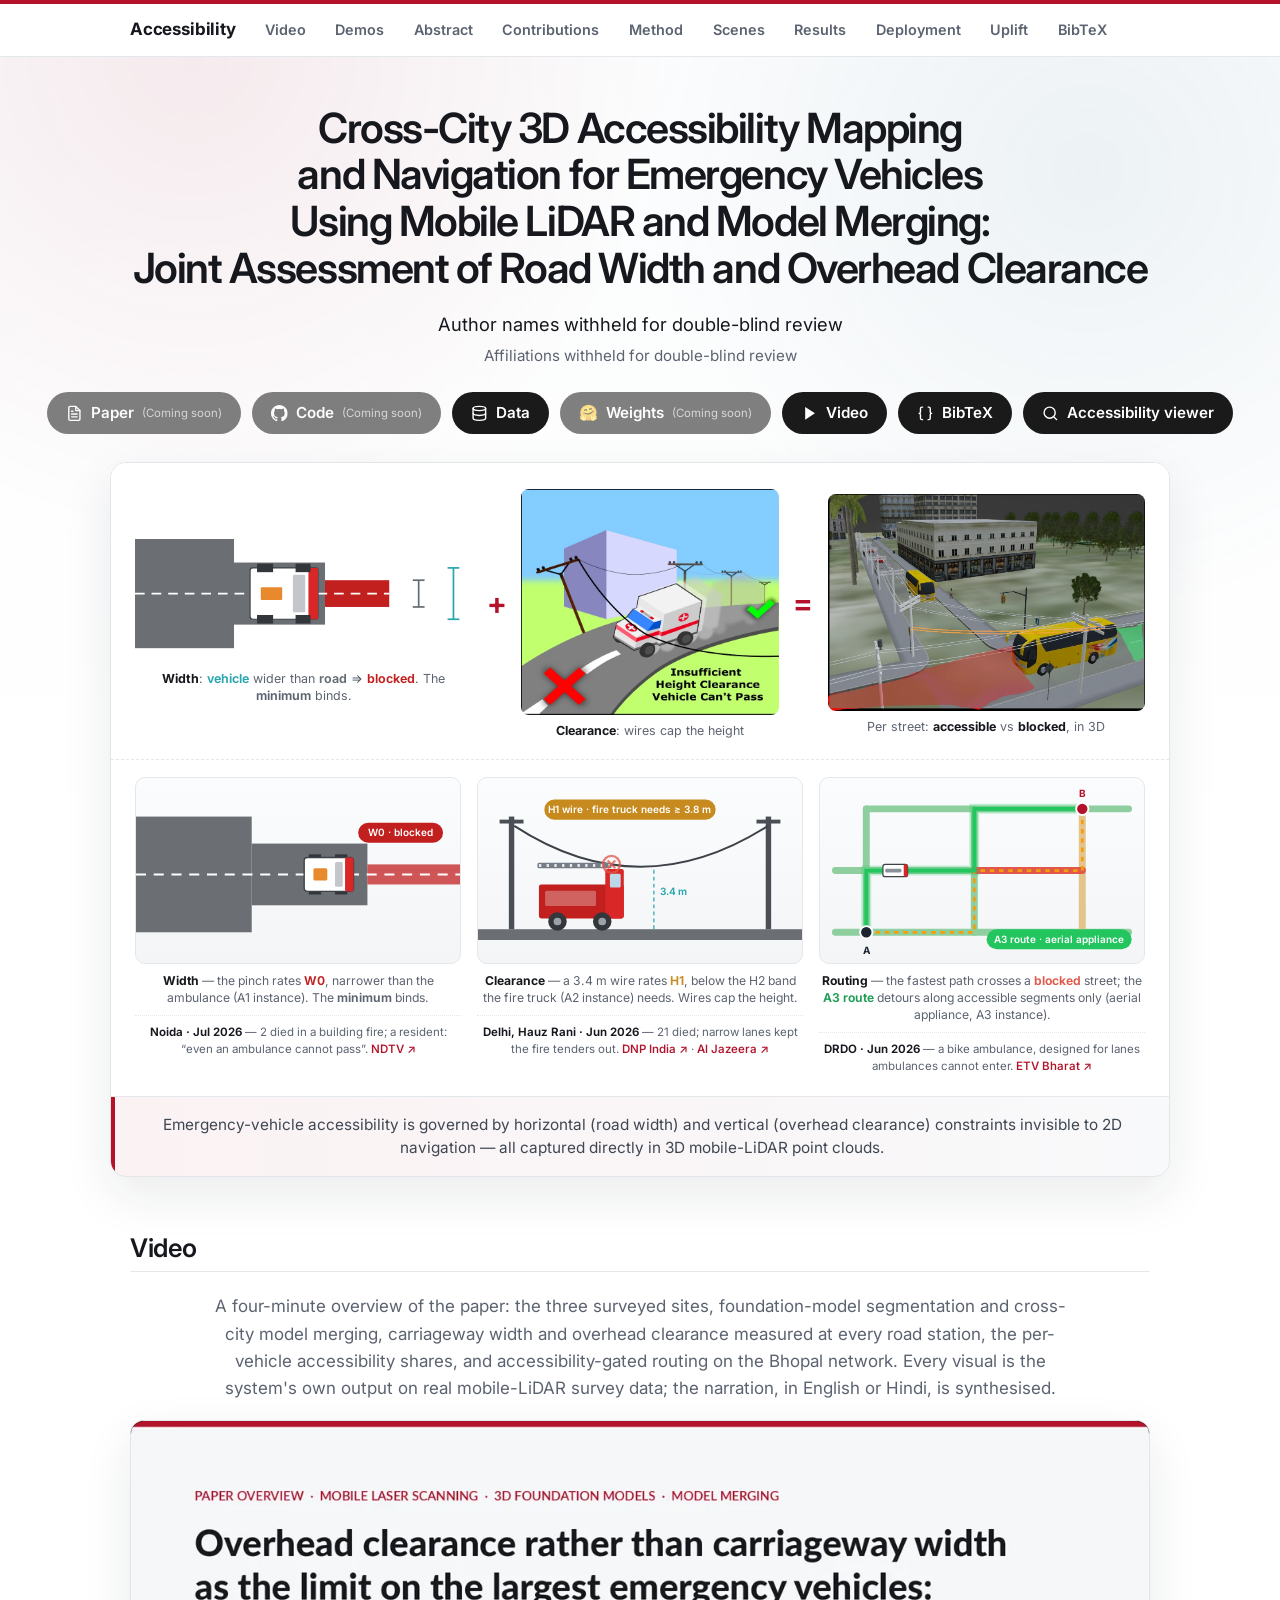
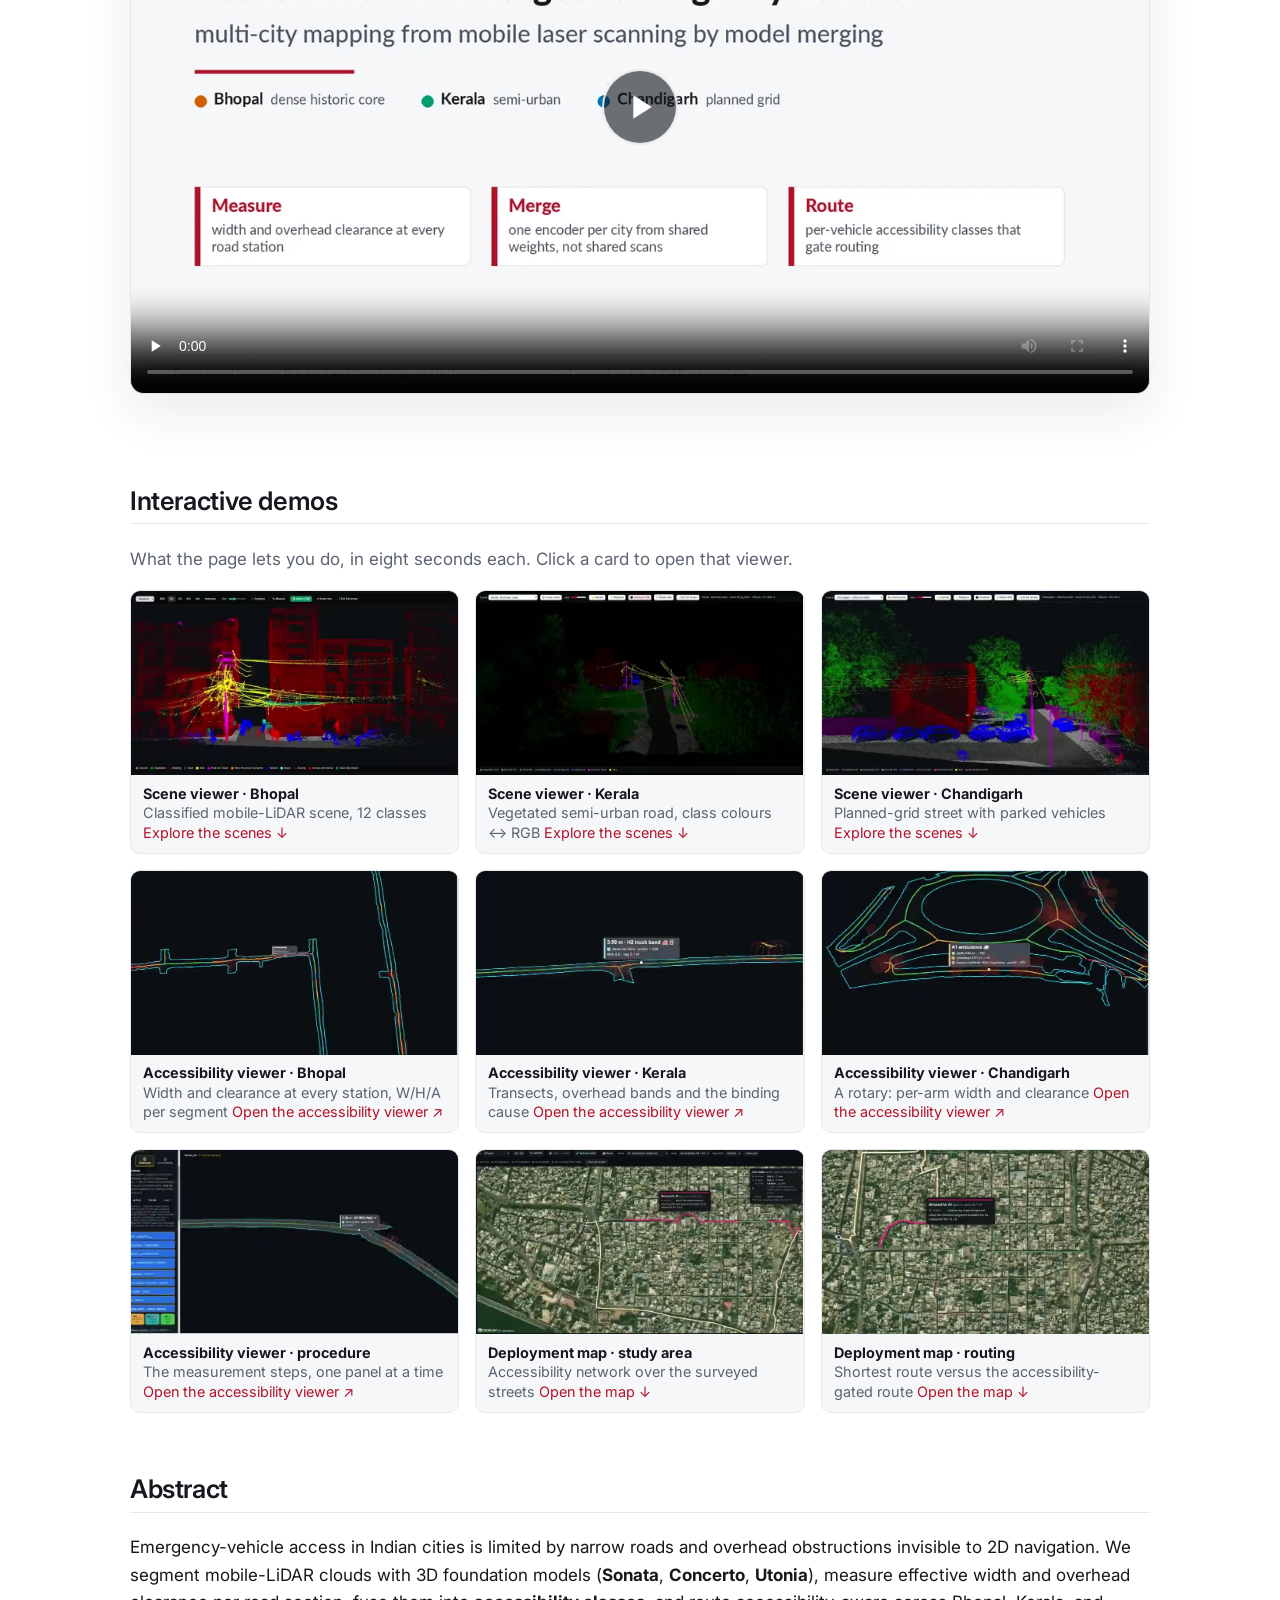
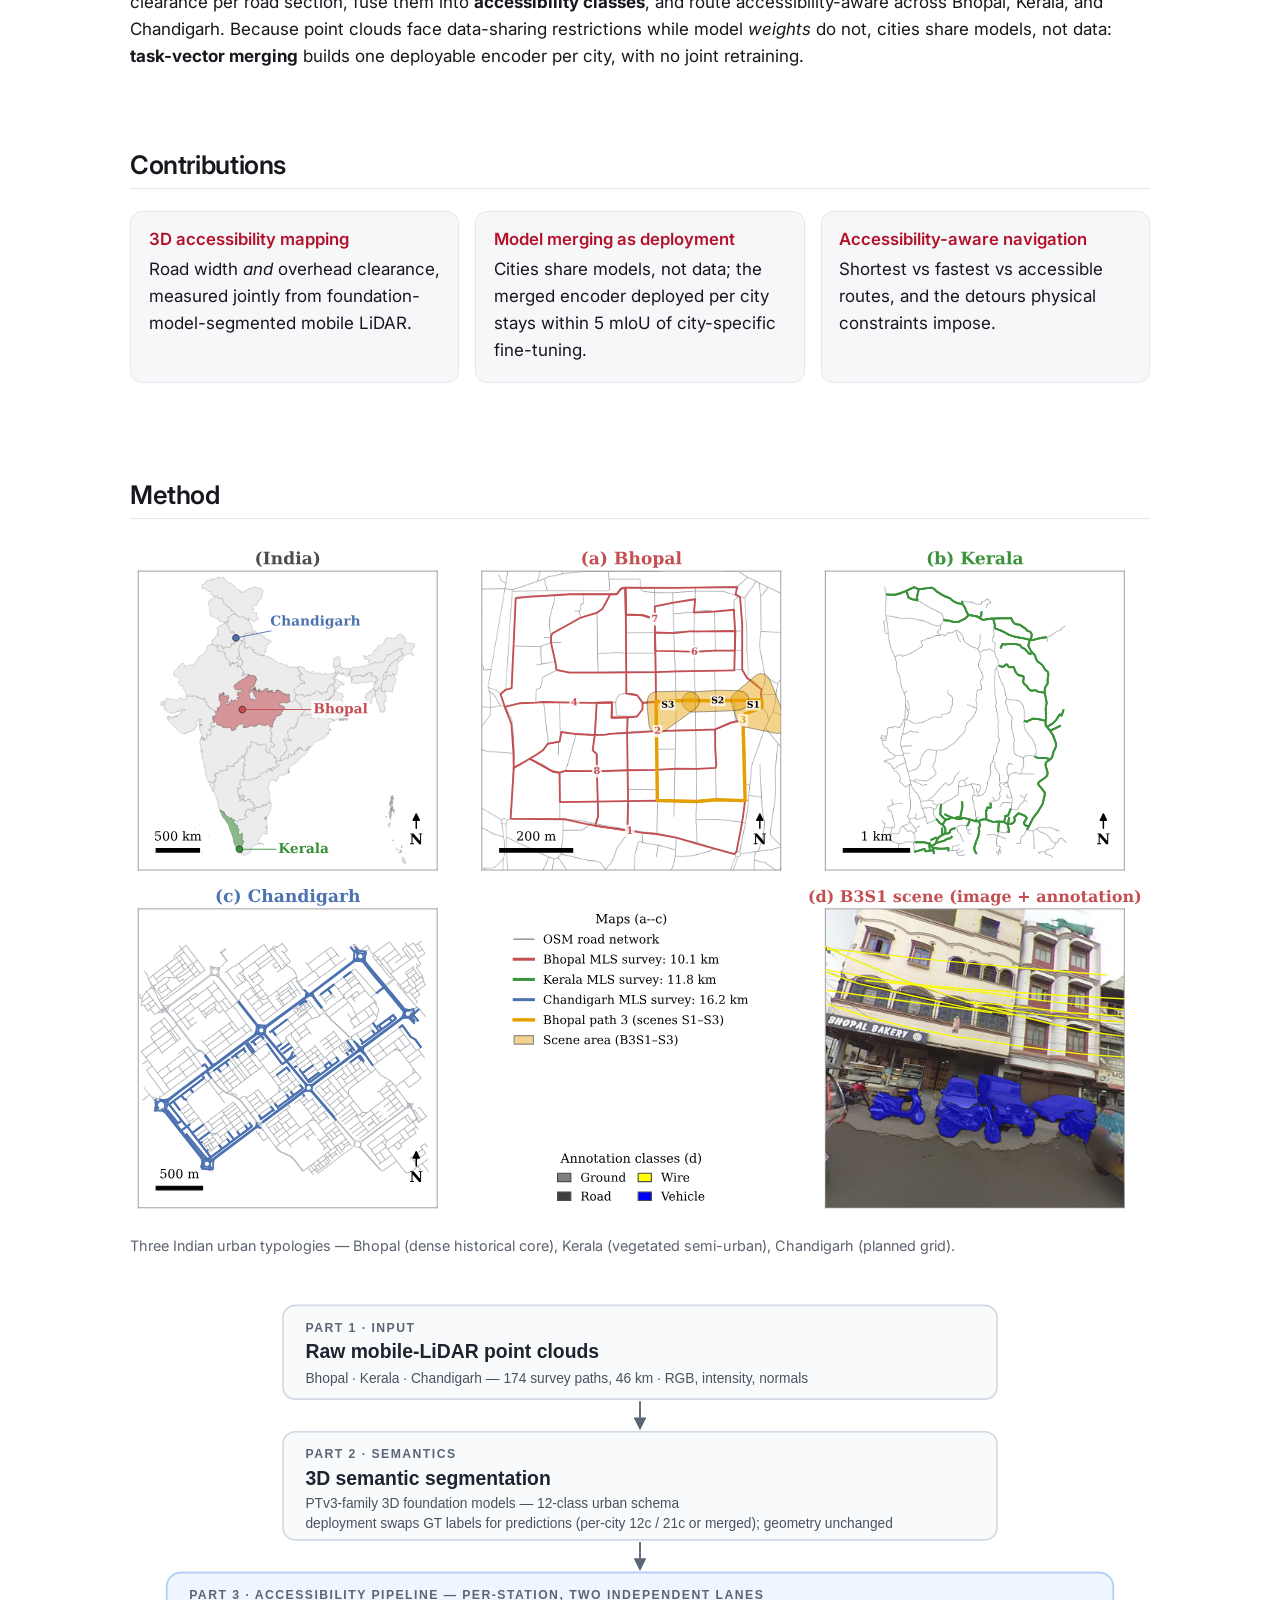
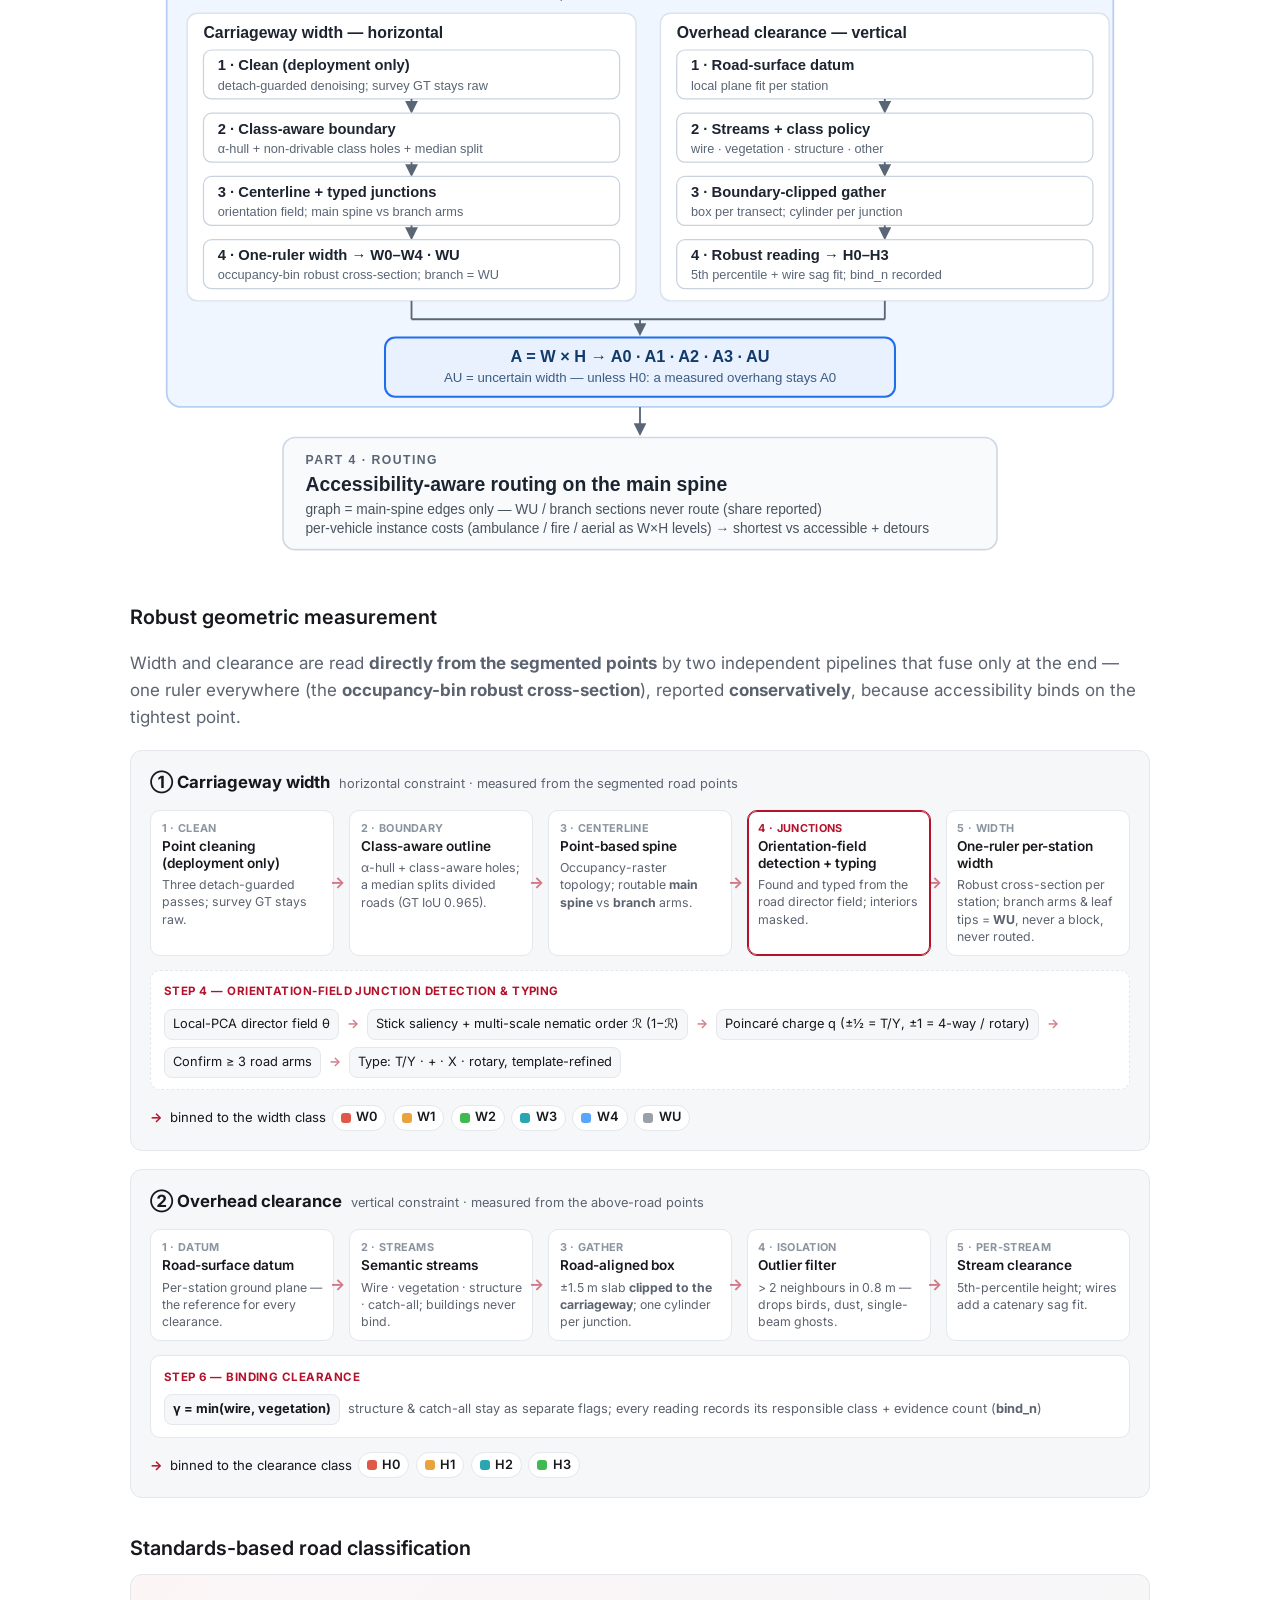
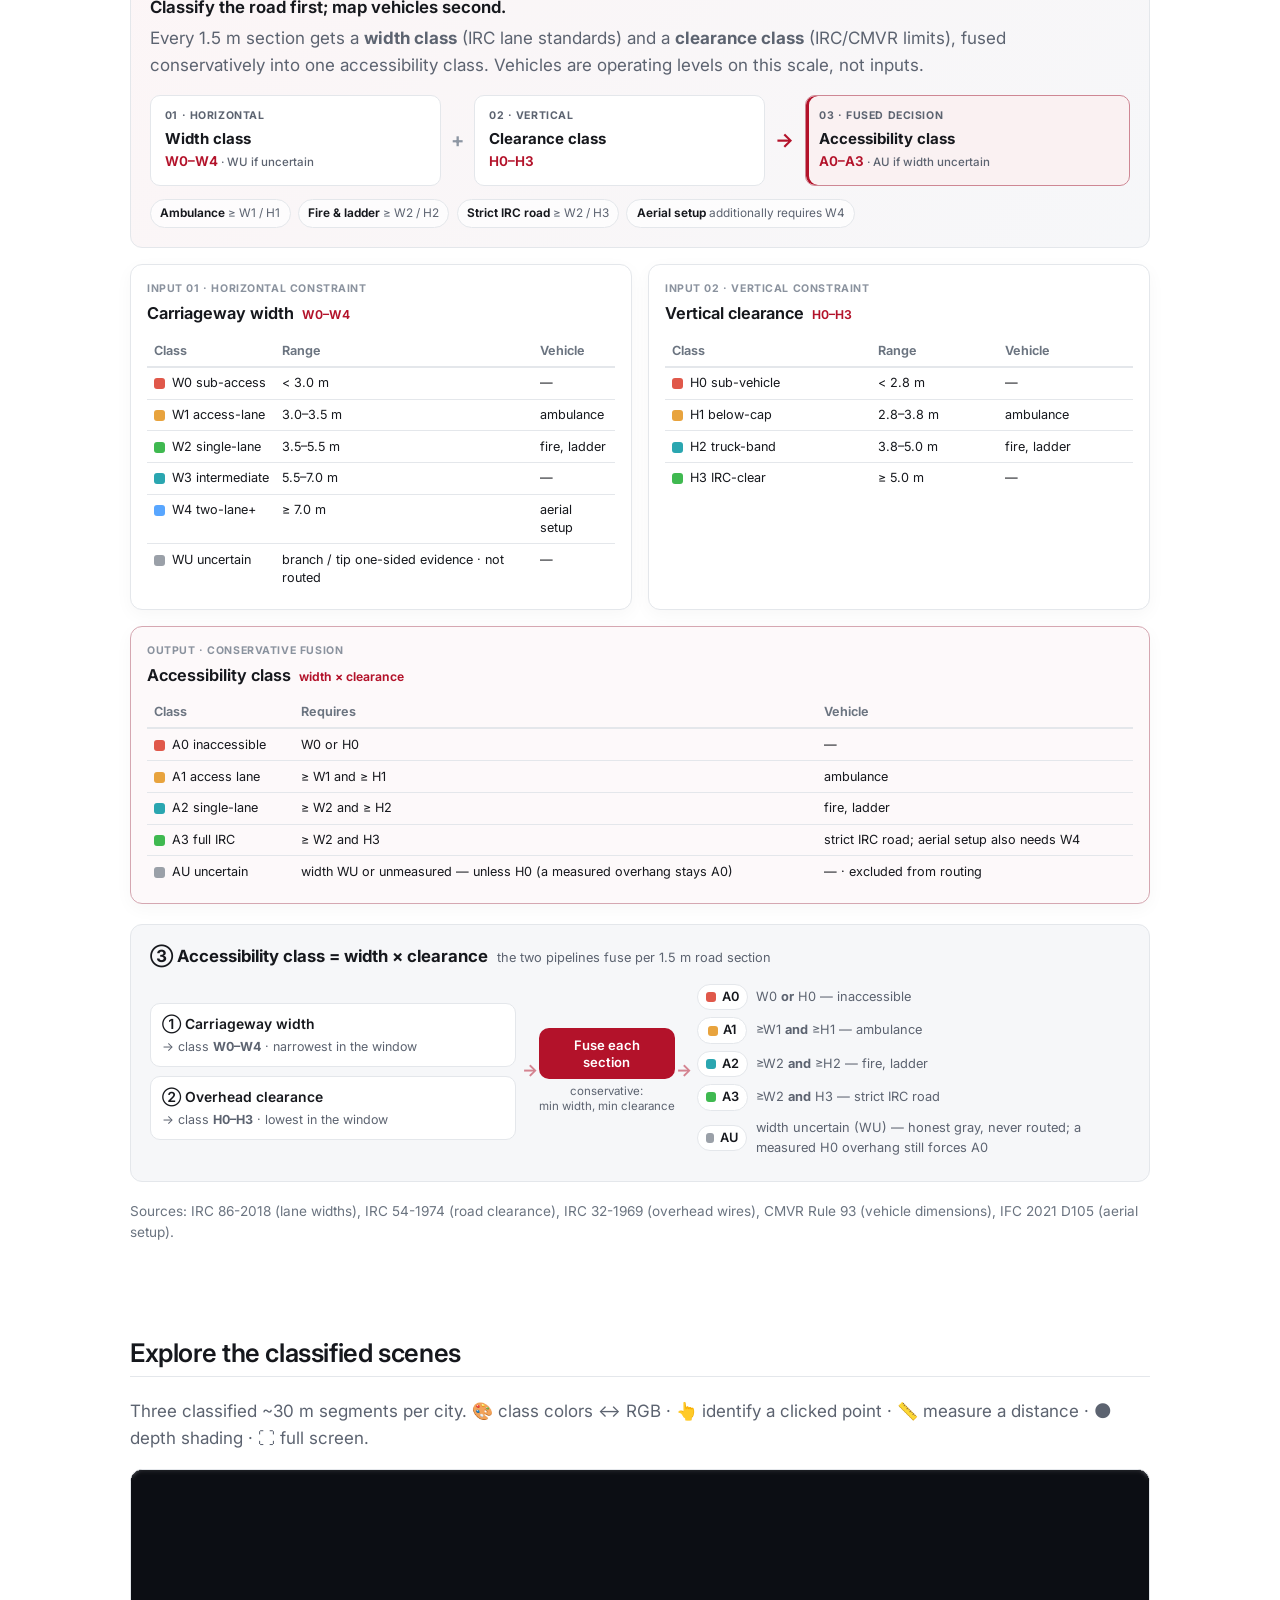
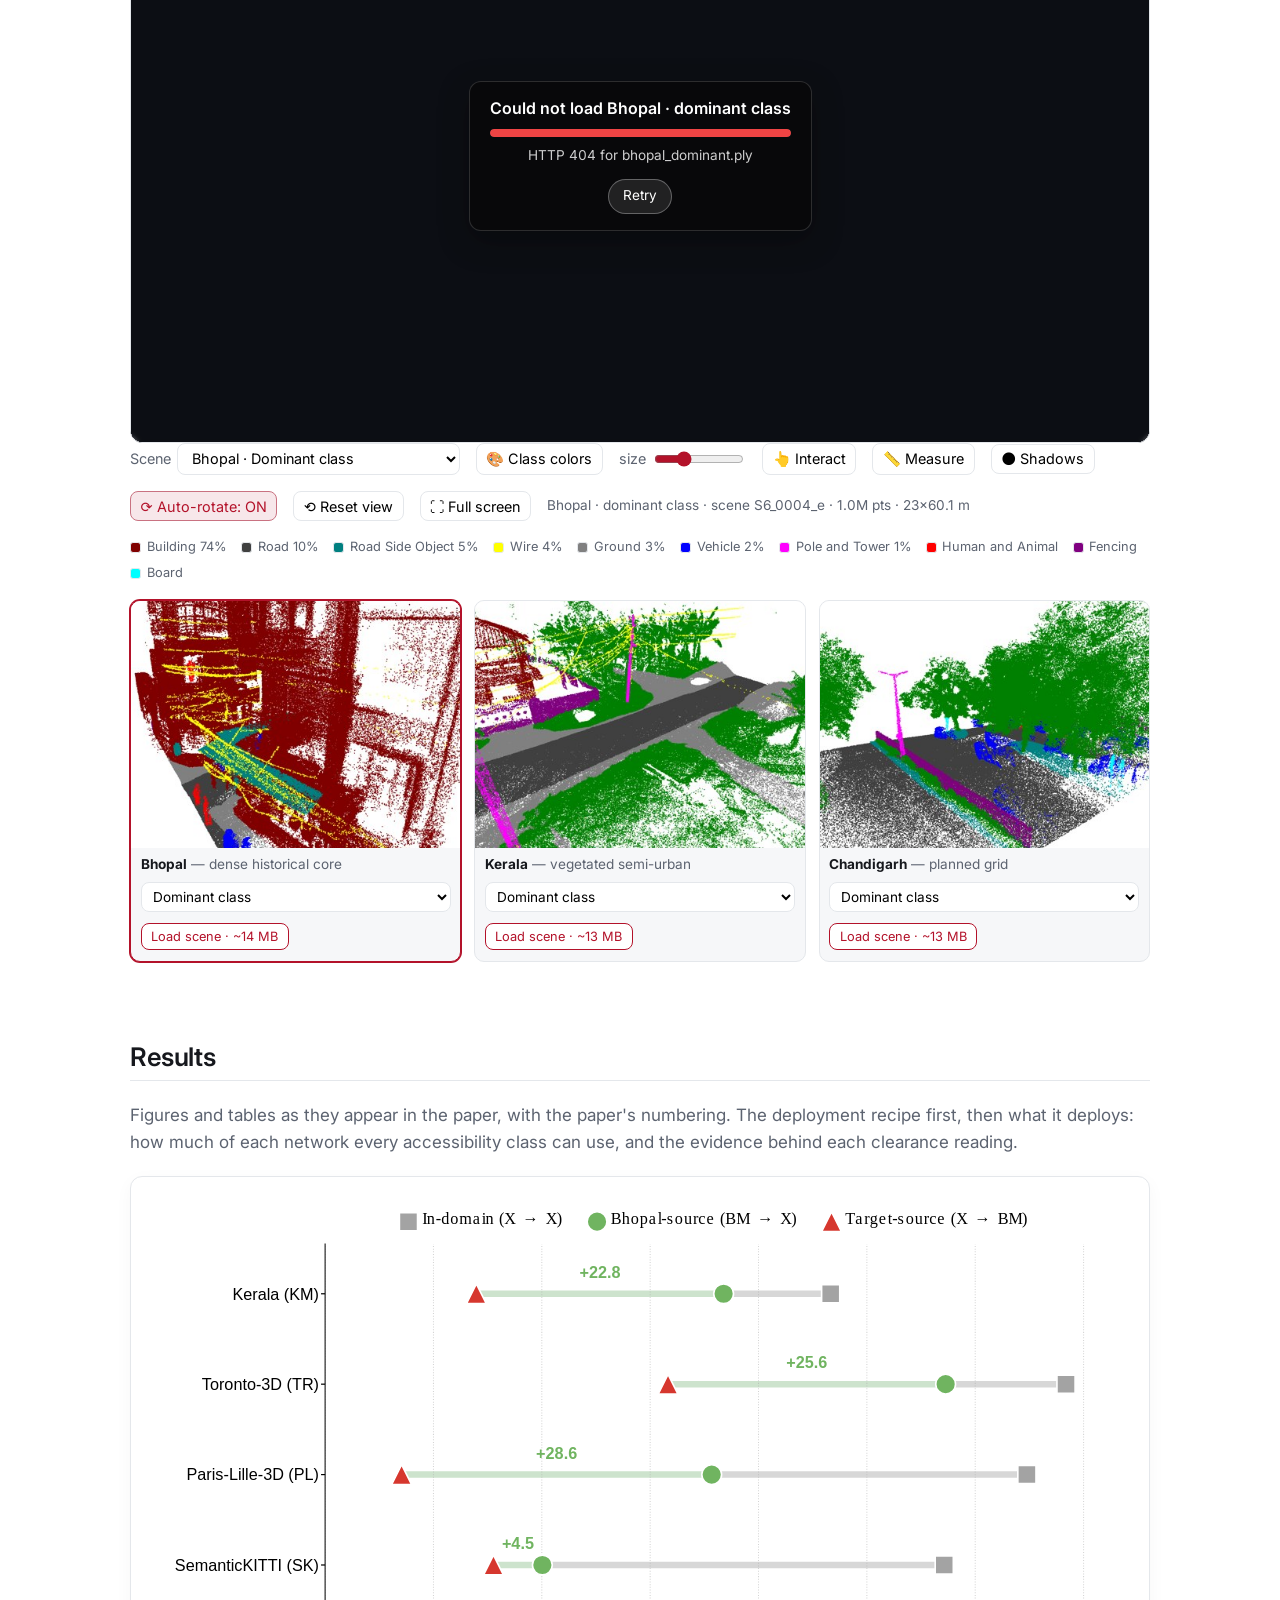
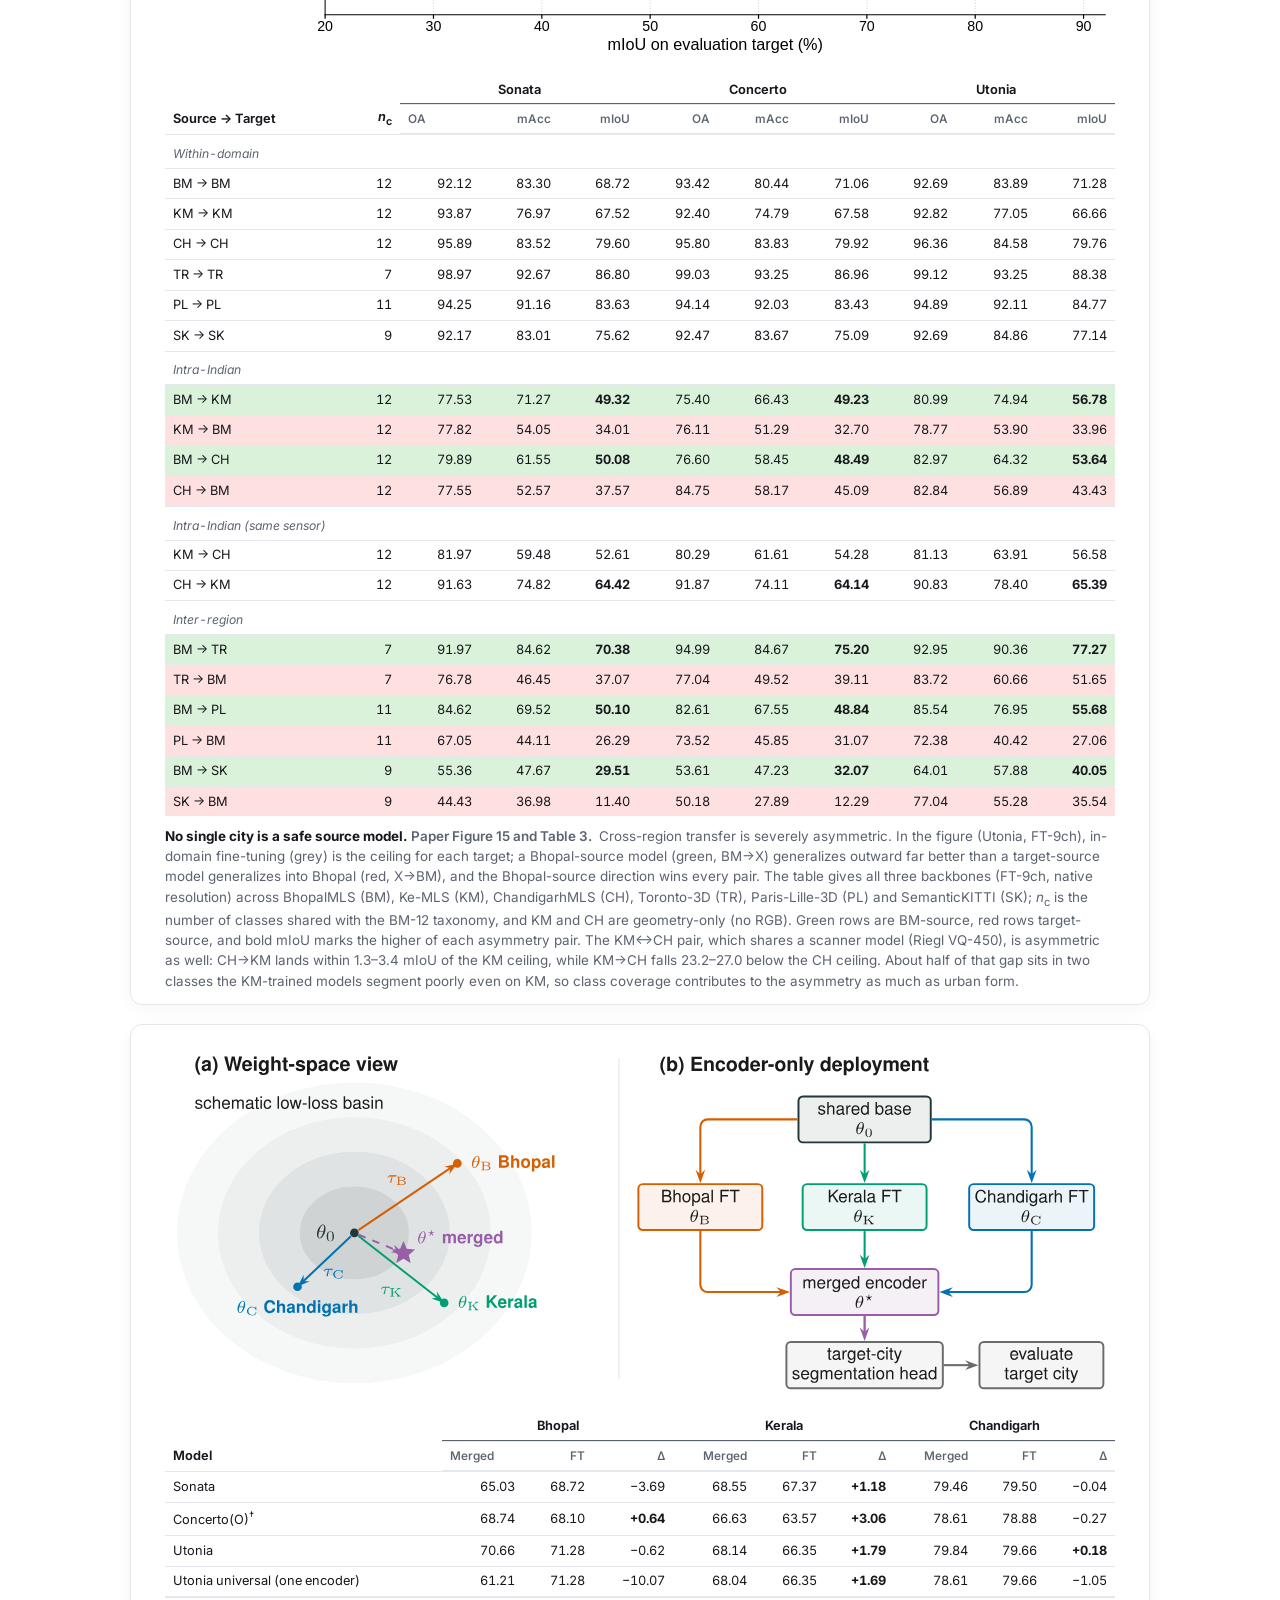
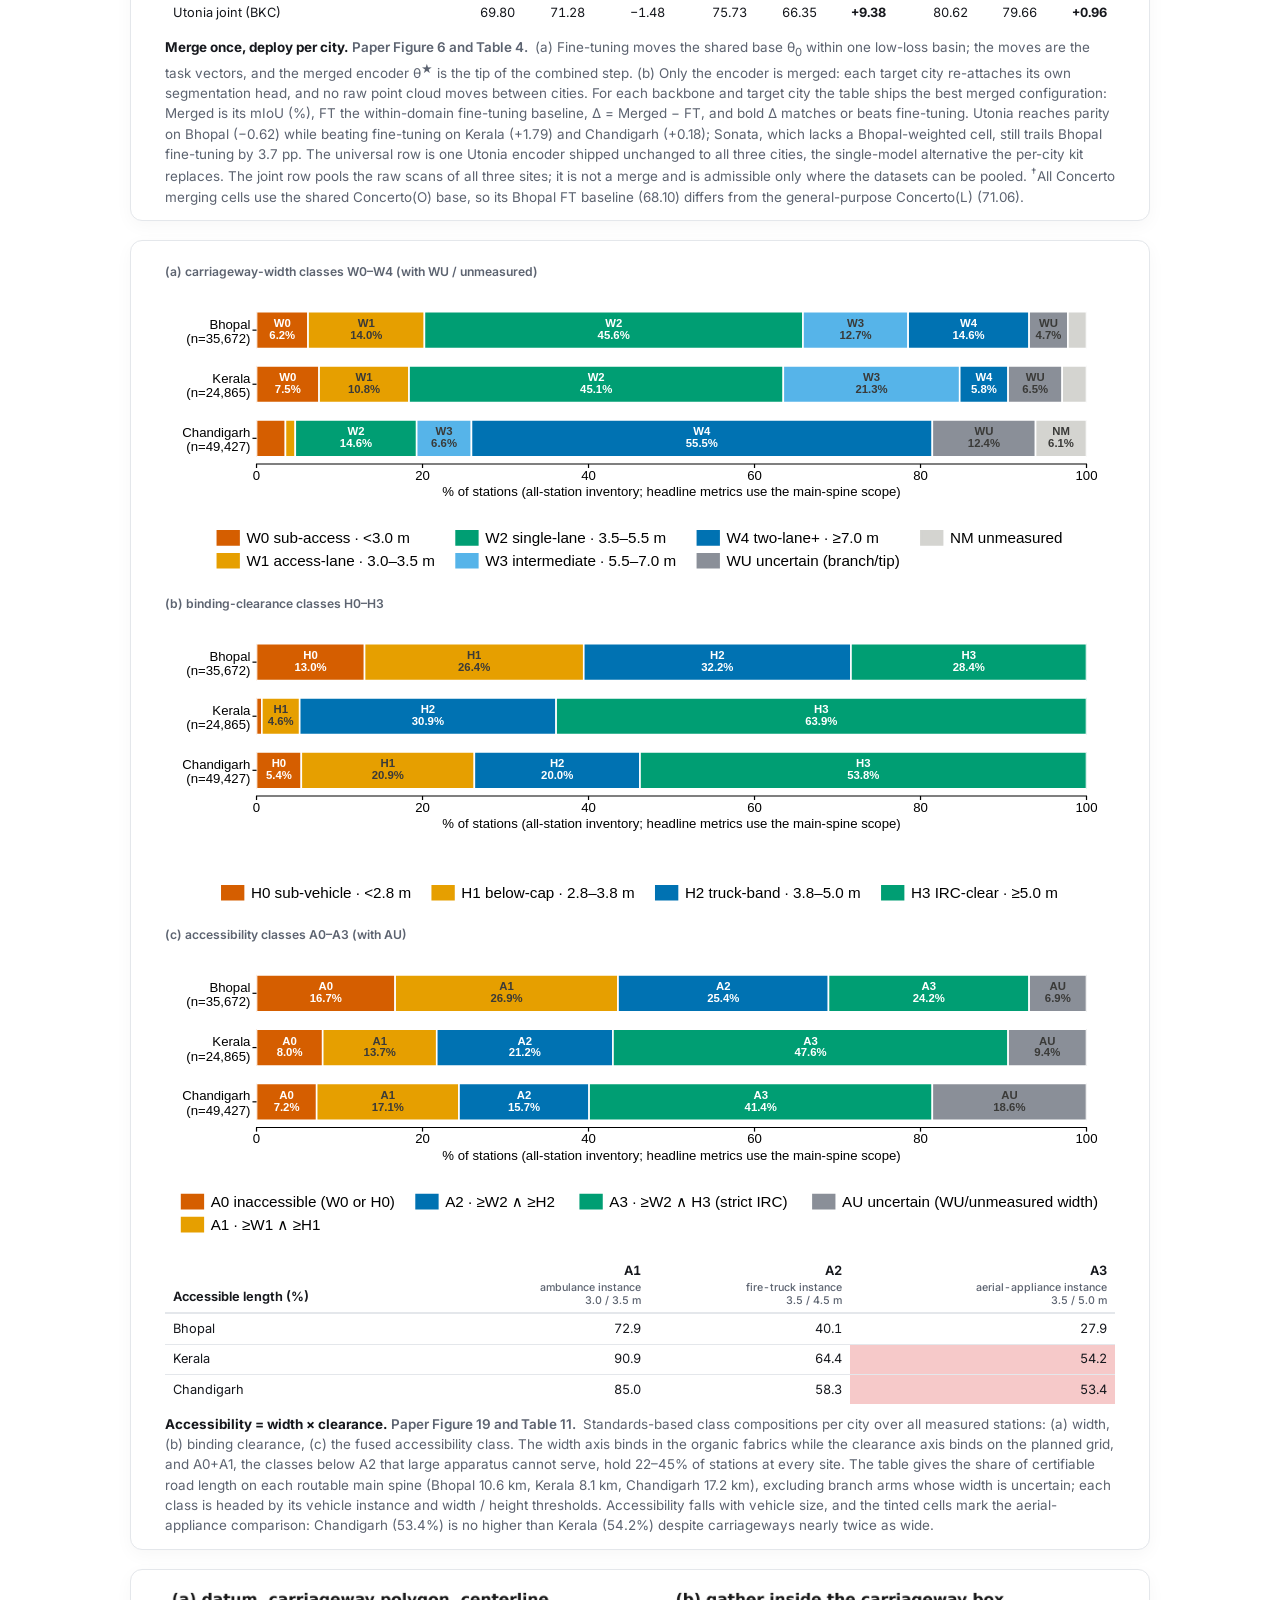
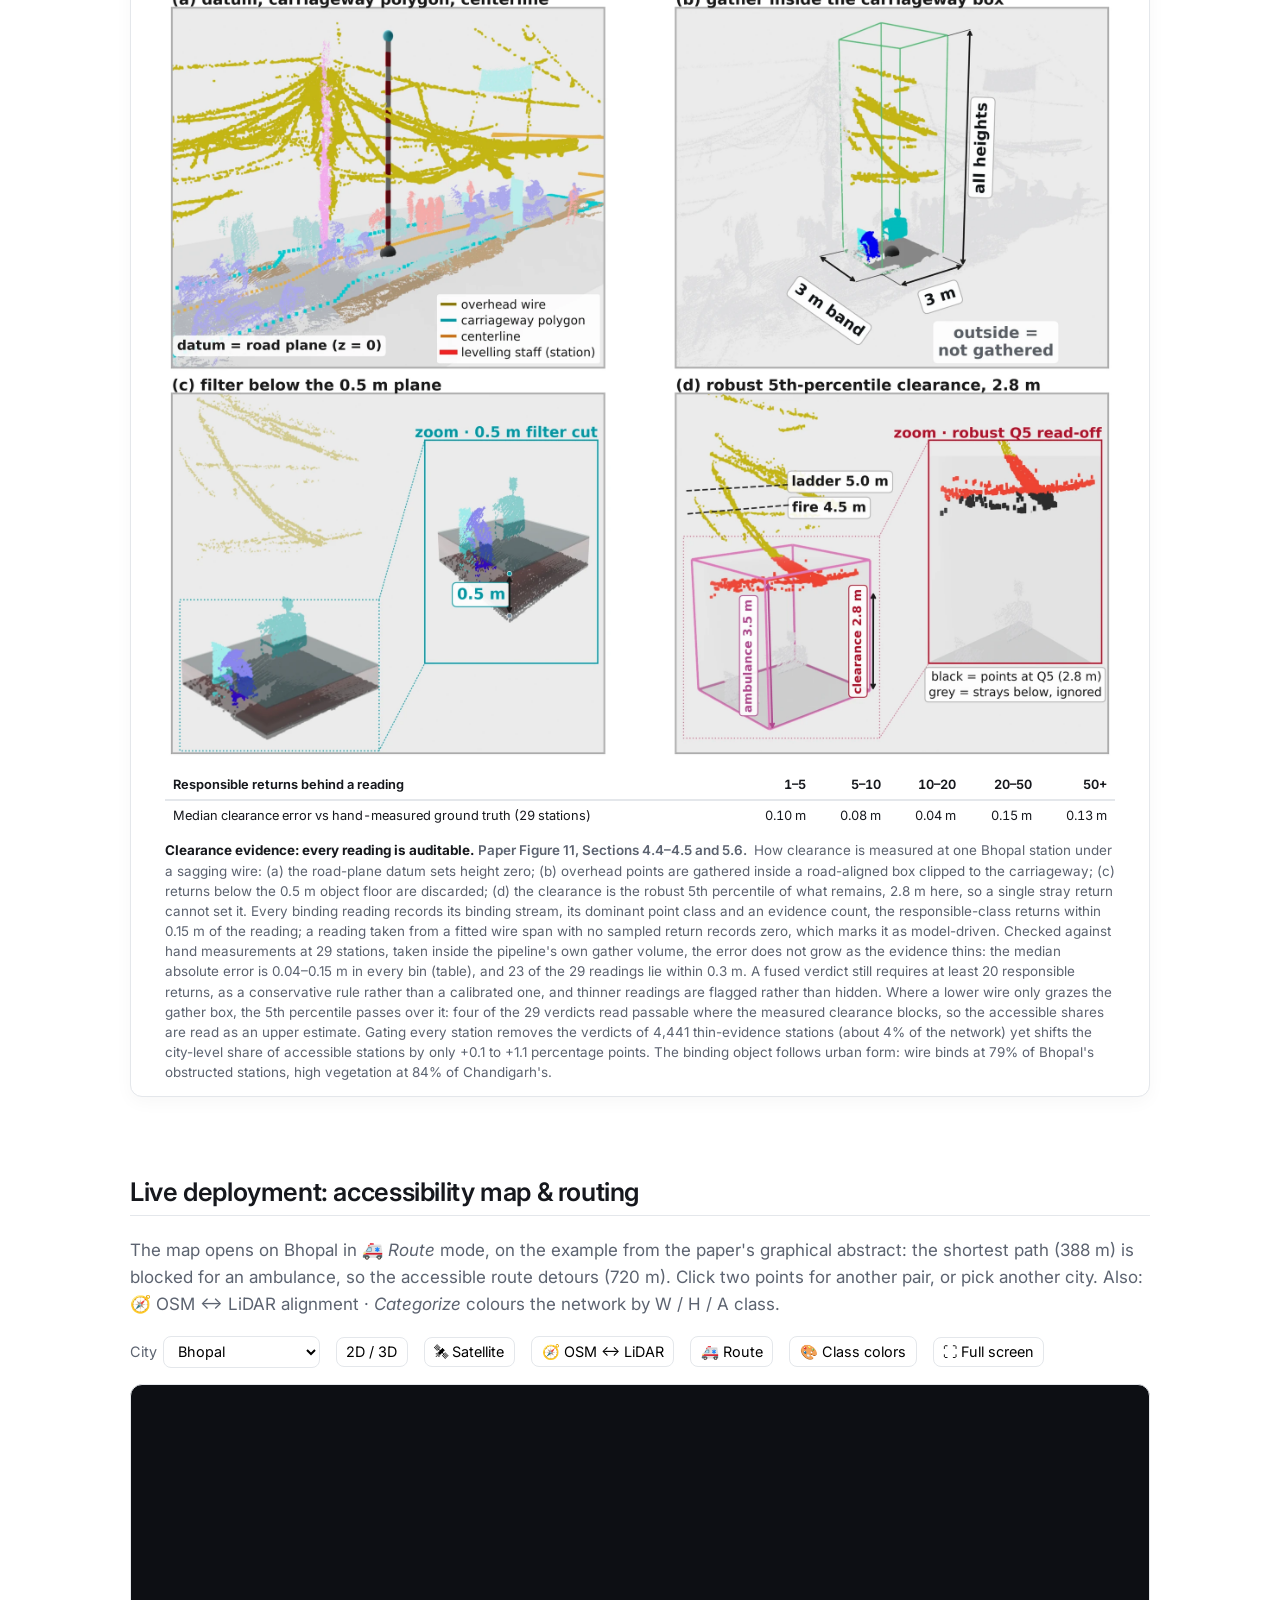
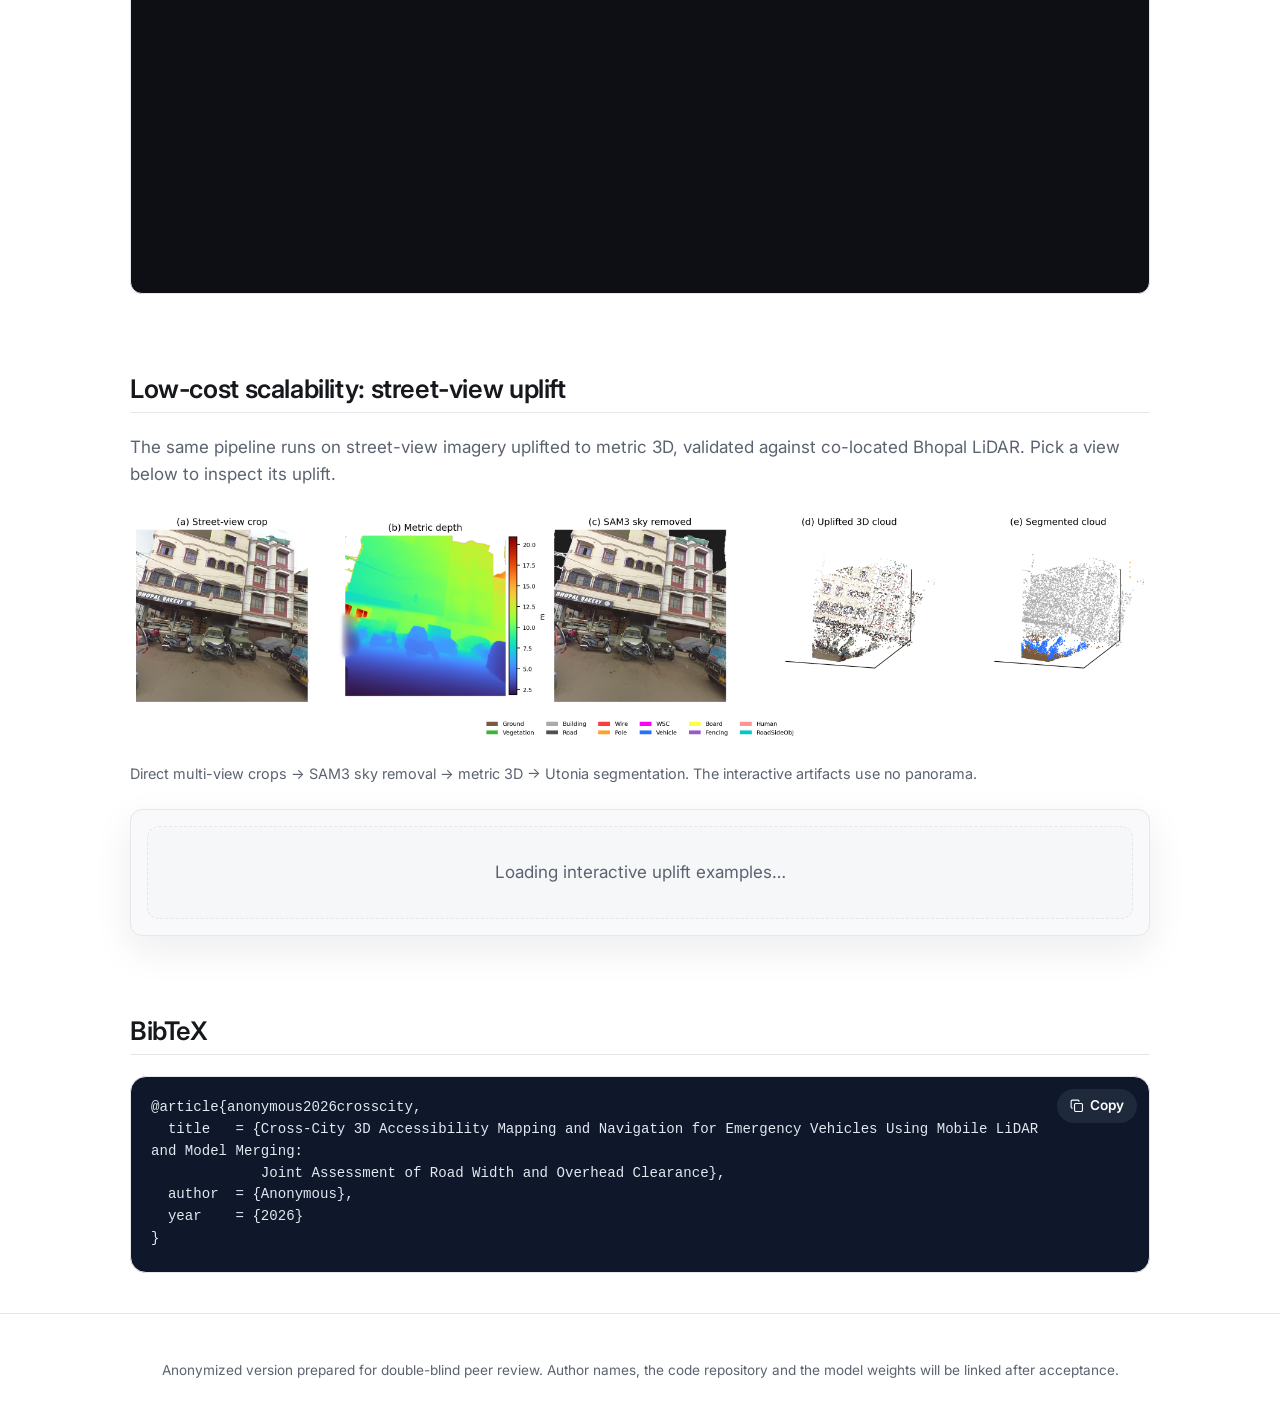
==== commit a569344c: "project page" ====
--- a/index.html
+++ b/index.html
@@ -12,15 +12,47 @@
   <link rel="preconnect" href="https://fonts.gstatic.com" crossorigin />
   <link rel="stylesheet" href="https://fonts.googleapis.com/css2?family=Inter:wght@300;400;500;600;700&display=swap" />
   <!-- Page styles. src/main.ts also imports these so Vite tracks them. -->
+  <link rel="icon" href="data:," />   <!-- no favicon: stops the browser requesting /favicon.ico (404) -->
   <script type="module" crossorigin src="./assets/modulepreload-polyfill-B5Qt9EMX.js"></script>
-  <script type="module" crossorigin src="./assets/main-BvOZWnlT.js"></script>
-  <link rel="stylesheet" crossorigin href="./assets/main-DBWNGUu0.css">
+  <script type="module" crossorigin src="./assets/main-BUG53stz.js"></script>
+  <link rel="stylesheet" crossorigin href="./assets/main-f016q-LM.css">
 </head>
 <body>
 
+  <!-- Monochrome icons for the hero buttons, the bar and the BibTeX box (line icons after Lucide, ISC; GitHub mark from
+       Octicons, MIT). They take the text colour, so they read white on the black pills. -->
+  <svg width="0" height="0" style="position:absolute" aria-hidden="true" focusable="false">
+    <symbol id="i-paper" viewBox="0 0 24 24"><path d="M14 2H6a2 2 0 0 0-2 2v16a2 2 0 0 0 2 2h12a2 2 0 0 0 2-2V8z"/><path d="M14 2v6h6M16 13H8M16 17H8M10 9H8"/></symbol>
+    <symbol id="i-data" viewBox="0 0 24 24"><ellipse cx="12" cy="5" rx="9" ry="3"/><path d="M3 5v14a9 3 0 0 0 18 0V5"/><path d="M3 12a9 3 0 0 0 18 0"/></symbol>
+    <symbol id="i-github" viewBox="0 0 16 16"><path fill="currentColor" stroke="none" d="M8 0C3.58 0 0 3.58 0 8c0 3.54 2.29 6.53 5.47 7.59.4.07.55-.17.55-.38 0-.19-.01-.82-.01-1.49-2.01.37-2.53-.49-2.69-.94-.09-.23-.48-.94-.82-1.13-.28-.15-.68-.52-.01-.53.63-.01 1.08.58 1.23.82.72 1.21 1.87.87 2.33.66.07-.52.28-.87.51-1.07-1.78-.2-3.64-.89-3.64-3.95 0-.87.31-1.59.82-2.15-.08-.2-.36-1.02.08-2.12 0 0 .67-.21 2.2.82.64-.18 1.32-.27 2-.27.68 0 1.36.09 2 .27 1.53-1.04 2.2-.82 2.2-.82.44 1.1.16 1.92.08 2.12.51.56.82 1.27.82 2.15 0 3.07-1.87 3.75-3.65 3.95.29.25.54.73.54 1.48 0 1.07-.01 1.93-.01 2.2 0 .21.15.46.55.38A8.013 8.013 0 0 0 16 8c0-4.42-3.58-8-8-8z"/></symbol>
+    <symbol id="i-play" viewBox="0 0 24 24"><path fill="currentColor" stroke="none" d="M6 3l14 9-14 9z"/></symbol>
+    <symbol id="i-braces" viewBox="0 0 24 24"><path d="M8 3H7a2 2 0 0 0-2 2v5a2 2 0 0 1-2 2 2 2 0 0 1 2 2v5c0 1.1.9 2 2 2h1"/><path d="M16 21h1a2 2 0 0 0 2-2v-5c0-1.1.9-2 2-2a2 2 0 0 1-2-2V5a2 2 0 0 0-2-2h-1"/></symbol>
+    <symbol id="i-search" viewBox="0 0 24 24"><circle cx="11" cy="11" r="8"/><path d="m21 21-4.3-4.3"/></symbol>
+    <symbol id="i-copy" viewBox="0 0 24 24"><rect width="14" height="14" x="8" y="8" rx="2"/><path d="M4 16c-1.1 0-2-.9-2-2V4c0-1.1.9-2 2-2h10c1.1 0 2 .9 2 2"/></symbol>
+  </svg>
+
+  <!-- Sticky section bar (full width, stays at the top); src/pageChrome.ts marks the section in view. -->
+  <nav class="topbar" aria-label="Page sections">
+    <div class="topbar-inner">
+      <a class="brand" href="#top">Accessibility</a>
+      <div class="topbar-links">
+        <a href="#video">Video</a>
+        <a href="#demos">Demos</a>
+        <a href="#abstract">Abstract</a>
+        <a href="#contributions">Contributions</a>
+        <a href="#method">Method</a>
+        <a href="#viewer">Scenes</a>
+        <a href="#results">Results</a>
+        <a href="#deployment">Deployment</a>
+        <a href="#scalability">Uplift</a>
+        <a href="#bibtex">BibTeX</a>
+      </div>
+    </div>
+  </nav>
+
   <!-- ============================ HERO ============================ -->
-  <!-- Pattern: reference/surflo-page (title block + author row + link buttons + teaser). -->
-  <header class="hero">
+  <!-- Pattern: reference/surflo-page (title block + author row + link buttons + teaser); chrome after the Qwen-3D page. -->
+  <header class="hero" id="top">
     <h1 class="title">Cross-City 3D Accessibility Mapping and Navigation for Emergency Vehicles Using Mobile LiDAR and Model Merging:<br />
       Joint Assessment of Road Width and Overhead Clearance</h1>
 
@@ -42,16 +74,16 @@
            identifies the lab and the anonymity gate rejects it (it reads HTML comments too, so keep the
            name out of here), so the review-anonymous build must keep the coming-soon form. -->
       <a class="btn" id="paper-link" aria-disabled="true"
-         title="The paper will be linked here">📄 Paper <span class="btn-note">(Coming soon)</span></a>
+         title="The paper will be linked here"><svg class="ico" aria-hidden="true"><use href="#i-paper"/></svg>Paper <span class="btn-note">(Coming soon)</span></a>
       <a class="btn" id="code-link" aria-disabled="true"
-         title="The code repository will be linked here">&lt;/&gt; Code <span class="btn-note">(Coming soon)</span></a>
+         title="The code repository will be linked here"><svg class="ico" aria-hidden="true"><use href="#i-github"/></svg>Code <span class="btn-note">(Coming soon)</span></a>
       <a class="btn" id="data-link" href="https://lidaverse.com/category/?dataset=mls" target="_blank" rel="noopener"
-         title="Mobile laser scanning datasets on LiDAVerse: Bhopal (India and international variants), Kerala and Chandigarh">🗄 Data</a>
+         title="Mobile laser scanning datasets on LiDAVerse: Bhopal (India and international variants), Kerala and Chandigarh"><svg class="ico" aria-hidden="true"><use href="#i-data"/></svg>Data</a>
       <a class="btn" id="weights-link" aria-disabled="true"
-         title="The fine-tuned model weights will be linked here">🤗 Weights <span class="btn-note">(Coming soon)</span></a>
-      <a class="btn" href="#video">▶ Video</a>
-      <a class="btn" href="#bibtex" data-link="bibtex">BibTeX</a>
-      <a class="btn" href="validate.html" target="_blank" rel="noopener">🔍 Accessibility viewer</a>
+         title="The fine-tuned model weights will be linked here"><span aria-hidden="true">🤗</span>Weights <span class="btn-note">(Coming soon)</span></a>
+      <a class="btn" href="#video"><svg class="ico" aria-hidden="true"><use href="#i-play"/></svg>Video</a>
+      <a class="btn" href="#bibtex" data-link="bibtex"><svg class="ico" aria-hidden="true"><use href="#i-braces"/></svg>BibTeX</a>
+      <a class="btn" href="validate.html" target="_blank" rel="noopener"><svg class="ico" aria-hidden="true"><use href="#i-search"/></svg>Accessibility viewer</a>
     </nav>
 
     <figure class="teaser">
@@ -915,12 +947,15 @@
     <!-- ========================= BIBTEX ========================== -->
     <section id="bibtex" class="prose wide">
       <h2>BibTeX</h2>
+      <div class="bibtex-box">
+        <button class="copy-btn" type="button" aria-label="Copy the BibTeX entry"><svg class="ico" aria-hidden="true"><use href="#i-copy"/></svg><span>Copy</span></button>
       <pre><code>@article{anonymous2026crosscity,
   title   = {Cross-City 3D Accessibility Mapping and Navigation for Emergency Vehicles Using Mobile LiDAR and Model Merging:
              Joint Assessment of Road Width and Overhead Clearance},
   author  = {Anonymous},
   year    = {2026}
 }</code></pre>
+      </div>
     </section>
   </main>
 
--- a/assets/main-f016q-LM.css
+++ b/assets/main-f016q-LM.css
@@ -0,0 +1 @@
+:root{--maxw: 1060px;--maxw-wide: var(--maxw);--fg: #16181d;--muted: #5c6370;--bg: #ffffff;--bg-alt: #f6f7f9;--accent: #b3122a;--border: #e4e7eb;--accent-soft: rgba(179, 18, 42, .08);--link-strong: #2563eb;--pill-bg: #1a1a1a;--pill-fg: #ffffff;--pill-hover: #000000;--bib-bg: #0f172a;--bib-fg: #e2e8f0;--bib-btn: #1e293b;--bib-btn-hover: #334155;--radius: 12px;--font: "Inter", system-ui, -apple-system, "Segoe UI", Roboto, sans-serif;--mono: ui-monospace, "SF Mono", "Cascadia Code", Menlo, monospace}*{box-sizing:border-box}html{scroll-behavior:smooth}body{margin:0;color:var(--fg);background:var(--bg);font-family:var(--font);font-size:17px;line-height:1.6;-webkit-font-smoothing:antialiased}a{color:var(--accent);text-decoration:none}a:hover{text-decoration:underline}h1,h2,h3{line-height:1.2;font-weight:600}img,svg{max-width:100%;height:auto}.ico{width:1em;height:1em;flex:none;fill:none;stroke:currentColor;stroke-width:2;stroke-linecap:round;stroke-linejoin:round}code,pre{font-family:var(--mono)}.muted{color:var(--muted)}.topbar{position:sticky;top:0;z-index:30;background:#ffffffe6;-webkit-backdrop-filter:blur(10px);backdrop-filter:blur(10px);border-top:4px solid var(--accent);border-bottom:1px solid var(--border)}.topbar-inner{max-width:var(--maxw);margin:0 auto;padding:.5rem 1.25rem;display:flex;align-items:center;gap:.6rem}.topbar .brand{flex:none;margin-right:.4rem;color:var(--fg);font-weight:700;letter-spacing:-.01em}.topbar .brand:hover{color:var(--accent);text-decoration:none}.topbar-links{flex:1 1 auto;min-width:0;display:flex;gap:.25rem;overflow-x:auto;scrollbar-width:none;-webkit-overflow-scrolling:touch}.topbar-links::-webkit-scrollbar{display:none}.topbar-links a{flex:none;white-space:nowrap;padding:.4rem .8rem;border-radius:999px;color:var(--muted);font-size:.9rem;font-weight:600;transition:background-color .15s ease,color .15s ease}.topbar-links a:hover,.topbar-links a.is-active{background:var(--accent-soft);color:var(--accent);text-decoration:none}section[id],header[id]{scroll-margin-top:4.5rem}.hero{position:relative;max-width:none;margin:0;padding:3rem 1.25rem 1rem;text-align:center;background:radial-gradient(circle at 15% 0%,rgba(179,18,42,.075),transparent 30rem),radial-gradient(circle at 85% 10%,rgba(43,105,132,.07),transparent 28rem),linear-gradient(180deg,#fbfcfd,#fff 68%)}.title{max-width:1050px;margin:0 auto 1.2rem;font-size:clamp(1.8rem,3.25vw,2.65rem);line-height:1.12;letter-spacing:-.035em;text-wrap:balance}.authors{font-size:1.15rem;margin:0 0 .25rem}.authors a{color:var(--link-strong);font-weight:550}.authors sup{font-weight:400;color:var(--muted)}.affiliations a{color:var(--link-strong)}.affiliations,.venue{color:var(--muted);margin:.15rem 0;font-size:.95rem}.links{display:flex;gap:.65rem;justify-content:center;flex-wrap:wrap;margin:1.5rem 0 1.75rem}.btn{display:inline-block;padding:.52rem 1.05rem;border:1px solid #dfe3e8;border-radius:999px;color:var(--fg);background:#ffffffd1;font-weight:550;box-shadow:0 2px 8px #1018280b;transition:transform .16s ease,border-color .16s ease,color .16s ease,box-shadow .16s ease}.btn:hover{border-color:color-mix(in srgb,var(--accent) 55%,var(--border));color:var(--accent);text-decoration:none;transform:translateY(-1px);box-shadow:0 6px 16px #10182814}.btn[aria-disabled=true]{cursor:default;color:var(--muted)}.btn[aria-disabled=true]:hover{border-color:#dfe3e8;color:var(--muted);transform:none;box-shadow:0 2px 8px #1018280b}.btn .btn-note{font-size:.75em;margin-left:.35rem;opacity:.75;font-weight:400}.links .btn{display:inline-flex;align-items:center;justify-content:center;gap:.5rem;min-height:40px;padding:.5rem 1.15rem;border:1px solid transparent;border-radius:999px;background:var(--pill-bg);color:var(--pill-fg);font-size:.95rem;font-weight:600;box-shadow:none}.links .btn:hover{background:var(--pill-hover);border-color:transparent;color:var(--pill-fg);transform:translateY(-1px);box-shadow:0 6px 16px #0000002e}.links .btn .ico{width:1.1em;height:1.1em}.links .btn[aria-disabled=true]{opacity:.55;color:var(--pill-fg)}.links .btn[aria-disabled=true]:hover{background:var(--pill-bg);border-color:transparent;color:var(--pill-fg);transform:none;box-shadow:none}.links .btn .btn-note{opacity:.7;margin-left:0}.teaser{max-width:var(--maxw-wide);margin:0 auto;overflow:hidden;border:1px solid #e2e5e9;border-radius:16px;background:#fff;box-shadow:0 18px 50px #141d2b17}.teaser-eq{display:flex;align-items:center;gap:.9rem;padding:1.6rem 1.5rem 1.15rem;background:#fff}.teaser-eq .teq-panel{display:flex;flex-direction:column;align-items:center;gap:.5rem;min-width:0;flex:26 1 0}.teaser-eq .teq-width{flex:34 1 0}.teaser-eq .teq-out{flex:32 1 0}.teaser-eq .teq-panel svg{width:100%;height:auto}.teaser-eq .teq-panel img{width:100%;height:auto;max-height:240px;object-fit:contain;border-radius:8px}.teaser-eq .teq-cap{font-size:.78rem;line-height:1.35;color:var(--muted);text-align:center}.teaser-eq .teq-cap b{color:var(--fg)}.teaser-eq .teq-cap i{font-style:normal;font-weight:650}.teaser-eq .teq-op{flex:0 0 auto;color:var(--accent);font-size:1.9rem;font-weight:650;line-height:1;padding-bottom:1.4rem}.teaser-anim{display:grid;grid-template-columns:repeat(3,minmax(0,1fr));gap:1rem;padding:1.1rem 1.5rem 1.25rem;background:#fff;border-top:1px dashed var(--border)}.teaser-anim .ta-panel{display:flex;flex-direction:column;align-items:center;gap:.5rem;min-width:0}.teaser-anim svg{width:100%;height:auto;border:1px solid var(--border);border-radius:10px;background:linear-gradient(180deg,#fbfcfd,#f3f5f7)}.teaser-anim .ta-cap{font-size:.76rem;color:var(--muted);line-height:1.4;text-align:center}.teaser-anim .ta-cap b{color:var(--fg)}.teaser-anim .ta-cap i{font-style:normal;font-weight:650}.teaser-anim .ta-news{margin-top:.05rem;padding-top:.5rem;border-top:1px dotted var(--border);font-size:.72rem;color:var(--muted);line-height:1.5;text-align:center}.teaser-anim .ta-news b{color:var(--fg);font-weight:650}.teaser-anim .ta-news a{white-space:nowrap;font-weight:550}.teaser figcaption{position:relative;margin:0;padding:1rem 1.4rem 1rem 1.7rem;border-top:1px solid var(--border);color:#3f4752;background:linear-gradient(90deg,#b3122a0e,#f6f7f9b8);font-size:.96rem;line-height:1.55;text-align:center}.teaser figcaption:before{content:"";position:absolute;left:0;top:0;bottom:0;width:4px;background:var(--accent)}figure figcaption{color:var(--muted);font-size:.9rem;margin-top:.6rem;text-align:left}.video-sec{padding-top:2.75rem}.video-sec .video-desc{max-width:860px;margin:0 auto 1.1rem;color:var(--muted);text-align:center}.video-sec .video-wrapper{max-width:1120px;margin:0 auto;overflow:hidden;border-radius:14px;background:#0f141b;border:1px solid #e2e5e9;box-shadow:0 18px 50px #141d2b17}.video-sec video{display:block;width:100%;height:auto;aspect-ratio:16 / 9;background:#0f141b}.video-sec .video-wrapper{position:relative}.video-sec .video-play{position:absolute;left:50%;top:50%;width:76px;height:76px;transform:translate(-50%,-50%);z-index:1;display:flex;align-items:center;justify-content:center;padding:0;margin:0;border:2px solid rgba(255,255,255,.85);border-radius:50%;background:#0f141b99;color:#fff;cursor:pointer;transition:background .15s,transform .15s}.video-sec .video-play svg{width:40px;height:40px;fill:currentColor;display:block}.video-sec .video-play:hover{background:var(--accent);border-color:var(--accent);transform:translate(-50%,-50%) scale(1.06)}.video-sec .video-play[hidden]{display:none}.video-sec .video-row{max-width:1120px;margin:.7rem auto 0;display:flex;flex-wrap:wrap;gap:.6rem 1rem;align-items:center;justify-content:space-between}.video-sec .video-chapters{display:flex;flex-wrap:wrap;gap:.35rem}.video-sec .video-chapters[hidden]{display:none}.video-sec .video-chapters button{font:inherit;font-size:.8rem;padding:.28rem .6rem;border:1px solid var(--border);border-radius:999px;background:var(--bg);color:var(--muted);cursor:pointer;transition:border-color .15s,background .15s,color .15s}.video-sec .video-chapters button span{color:var(--accent);font-variant-numeric:tabular-nums;margin-right:.35rem}.video-sec .video-chapters button:hover{border-color:var(--accent);color:var(--fg)}.video-sec .video-chapters button[aria-current=true]{background:color-mix(in srgb,var(--accent) 10%,var(--bg));border-color:color-mix(in srgb,var(--accent) 50%,var(--border));color:var(--fg)}.video-sec .video-lang{display:flex;gap:.4rem;align-items:center;justify-content:flex-end;color:var(--muted);font-size:.82rem}.video-sec .video-lang[hidden]{display:none}.video-sec .video-lang span{margin-right:.2rem}.video-sec .video-lang button{font:inherit;padding:.3rem .7rem;border:1px solid var(--border);border-radius:999px;background:var(--bg);color:var(--fg);cursor:pointer;transition:border-color .15s,background .15s}.video-sec .video-lang button:hover{border-color:var(--accent)}.video-sec .video-lang button[aria-pressed=true]{background:color-mix(in srgb,var(--accent) 10%,var(--bg));border-color:color-mix(in srgb,var(--accent) 50%,var(--border))}.prose{max-width:var(--maxw);margin:0 auto;padding:2.5rem 1.25rem}.prose.wide{max-width:var(--maxw-wide)}.prose h2{margin-top:0;font-size:1.6rem;border-bottom:1px solid var(--border);padding-bottom:.45rem;letter-spacing:-.015em}.prose figure{margin:1.5rem 0}#abstract{padding-top:1.35rem}#abstract>p{margin-bottom:0}.standards-heading{margin-top:2.4rem;margin-bottom:.8rem}.standards-intro{padding:1.2rem;border:1px solid var(--border);border-radius:var(--radius);background:linear-gradient(135deg,color-mix(in srgb,var(--accent) 4%,var(--bg)),var(--bg-alt))}.standards-intro>p{max-width:860px;margin:0;color:var(--muted)}.standards-intro .standards-lead{margin-bottom:.25rem;color:var(--fg);font-size:1.05rem;font-weight:650}.standards-formula{display:grid;grid-template-columns:minmax(0,1fr) auto minmax(0,1fr) auto minmax(0,1.12fr);gap:.65rem;align-items:stretch;margin-top:1rem}.standard-stage{display:flex;flex-direction:column;justify-content:center;min-width:0;padding:.75rem .85rem;border:1px solid var(--border);border-radius:10px;background:var(--bg)}.standard-stage .stage-number{color:var(--muted);font-size:.66rem;font-weight:700;letter-spacing:.055em;text-transform:uppercase}.standard-stage strong{margin-top:.16rem;font-size:.94rem}.standard-stage>span:last-child{color:var(--accent);font-size:.84rem;font-weight:650}.standard-stage small{color:var(--muted);font-size:.72rem;font-weight:500}.standard-stage.is-output{border-color:color-mix(in srgb,var(--accent) 45%,var(--border));background:color-mix(in srgb,var(--accent) 6%,var(--bg));box-shadow:inset 3px 0 0 var(--accent)}.standard-operator{align-self:center;color:#8d96a3;font-size:1.25rem;font-weight:650}.standard-operator.is-arrow{color:var(--accent)}.vehicle-levels{display:flex;flex-wrap:wrap;gap:.45rem;margin-top:.8rem}.vehicle-levels span{padding:.27rem .58rem;border:1px solid var(--border);border-radius:999px;color:var(--muted);background:#ffffffb8;font-size:.74rem}.vehicle-levels b{color:var(--fg);font-weight:650}.tiers{display:grid;gap:1rem;grid-template-columns:repeat(2,minmax(0,1fr));margin:1rem 0 1.25rem}.tier-card{min-width:0;overflow-x:auto;padding:1rem;border:1px solid var(--border);border-radius:var(--radius);background:var(--bg);box-shadow:0 5px 18px #10182809}.tier-card-output{grid-column:1 / -1;border-color:color-mix(in srgb,var(--accent) 30%,var(--border));background:color-mix(in srgb,var(--accent) 2.5%,var(--bg))}.tier-kicker{margin-bottom:.12rem;color:#8a929e;font-size:.66rem;font-weight:700;letter-spacing:.055em;text-transform:uppercase}.tier-title{margin-bottom:.55rem;color:var(--fg);font-size:1.02rem;font-weight:650}.tier-title span{margin-left:.28rem;color:var(--accent);font-size:.76rem;font-weight:650}.tier-table{width:100%;border-collapse:collapse;font-size:.79rem;line-height:1.42}.tier-table th,.tier-table td{text-align:left;padding:.4rem .42rem;border-bottom:1px solid var(--border);vertical-align:top}.tier-table tr:last-child td{border-bottom:0}.tier-table th{font-weight:650;color:#6b7480;border-bottom:2px solid var(--border)}.tier-table td:first-child{white-space:nowrap}.tier-table .swatch{display:inline-block;width:11px;height:11px;border-radius:3px;margin-right:7px;vertical-align:middle}.tier-note{font-size:.85rem;color:#6b7480;margin-top:.4rem}@media (max-width: 760px){.standards-formula{grid-template-columns:1fr;gap:.48rem}.standard-operator{line-height:1;transform:rotate(90deg)}.tiers{grid-template-columns:1fr}.tier-card-output{grid-column:auto}}.pipe{border:1px solid var(--border);border-radius:var(--radius);background:var(--bg-alt);padding:1.1rem 1.2rem 1.2rem;margin:1.15rem 0}.pipe-head{display:flex;align-items:baseline;gap:.55rem;flex-wrap:wrap;margin-bottom:.9rem}.pipe-head h4{margin:0;font-size:1.05rem}.pipe-head .pipe-tag{font-size:.8rem;color:var(--muted)}.flow{display:flex;flex-wrap:wrap;gap:.95rem}.flow .fnode{flex:1 1 150px;min-width:138px;position:relative;background:var(--bg);border:1px solid var(--border);border-radius:10px;padding:.55rem .65rem .6rem}.flow .fnode .fn-n{font-size:.68rem;font-weight:700;color:#8a94a0;letter-spacing:.03em}.flow .fnode .fn-t{font-weight:600;font-size:.85rem;line-height:1.25;margin-top:.05rem}.flow .fnode .fn-d{font-size:.77rem;color:var(--muted);line-height:1.4;margin-top:.28rem}.flow .fnode:not(:last-child):after{content:"→";position:absolute;right:-.78rem;top:50%;transform:translateY(-50%);color:var(--accent);opacity:.55;font-size:1rem;font-weight:700;z-index:1}.flow .fnode.is-key{border-color:var(--accent);box-shadow:0 0 0 1px var(--accent) inset}.flow .fnode.is-key .fn-n{color:var(--accent)}.pipe-out{margin:.9rem 0 0;font-size:.82rem;display:flex;align-items:center;gap:.4rem;flex-wrap:wrap}.pipe-out .arrow{color:var(--accent);font-weight:700}.chip{display:inline-flex;align-items:center;gap:.34rem;font-size:.8rem;font-weight:600;padding:.12rem .5rem;border-radius:999px;border:1px solid var(--border);background:var(--bg)}.chip .dot{width:10px;height:10px;border-radius:3px;display:inline-block}.subflow{margin:.9rem 0 0;padding:.7rem .8rem;border:1px dashed var(--border);border-radius:10px;background:var(--bg)}.subflow .sf-lab{font-size:.72rem;font-weight:700;color:var(--accent);text-transform:uppercase;letter-spacing:.04em;margin-bottom:.5rem}.subflow .sf-row{display:flex;flex-wrap:wrap;align-items:center;gap:.4rem .5rem;font-size:.8rem}.subflow .sf-step{background:var(--bg-alt);border:1px solid var(--border);border-radius:8px;padding:.28rem .5rem}.subflow .sf-arrow{color:var(--accent);opacity:.55;font-weight:700}.fuse{display:grid;grid-template-columns:1.1fr auto 1.3fr;align-items:center;gap:1.4rem;margin:.3rem 0 .2rem}.fuse .ftrack{display:grid;gap:.6rem}.fuse .fin{background:var(--bg);border:1px solid var(--border);border-radius:10px;padding:.55rem .7rem}.fuse .fin .fin-t{font-weight:600;font-size:.87rem}.fuse .fin .fin-d{font-size:.78rem;color:var(--muted);margin-top:.12rem}.fuse .fmerge{position:relative;text-align:center}.fuse .fmerge:before,.fuse .fmerge:after{content:"→";position:absolute;top:50%;transform:translateY(-50%);color:var(--accent);opacity:.5;font-weight:700}.fuse .fmerge:before{left:-1.05rem}.fuse .fmerge:after{right:-1.05rem}.fuse .fmerge .fm-box{background:var(--accent);color:#fff;border-radius:10px;padding:.55rem .65rem;font-weight:600;font-size:.82rem;line-height:1.25}.fuse .fmerge .fm-sub{font-size:.72rem;color:var(--muted);margin-top:.35rem;line-height:1.3}.fuse .fout{display:grid;gap:.45rem}.fuse .fout .arow{display:flex;align-items:center;gap:.55rem}.fuse .fout .arow .chip{min-width:3.1rem;justify-content:center}.fuse .fout .arow .rule{color:var(--muted);font-size:.8rem}.pipe-cap{font-size:.82rem;color:var(--muted);line-height:1.5;margin:.85rem 0 0;padding-top:.7rem;border-top:1px solid var(--border)}.pipe-cap b{color:var(--fg);font-weight:600}@media (max-width: 640px){.flow{flex-direction:column}.flow .fnode:not(:last-child):after{content:"↓";right:auto;left:50%;top:auto;bottom:-.82rem;transform:translate(-50%)}}@media (max-width: 760px){.fuse{grid-template-columns:1fr;gap:.8rem}.fuse .fmerge:before,.fuse .fmerge:after{display:none}}.cards{list-style:none;padding:0;display:grid;gap:1rem;grid-template-columns:repeat(auto-fit,minmax(240px,1fr))}.cards li{background:var(--bg-alt);border:1px solid var(--border);border-radius:var(--radius);padding:1.1rem}.cards h3{margin:0 0 .4rem;font-size:1.05rem;color:var(--accent)}.viewer-mount,.map-mount{width:100%;aspect-ratio:16 / 9;min-height:380px;border:1px solid var(--border);border-radius:var(--radius);background:#0d0f14;overflow:hidden}.map-mount{aspect-ratio:16 / 8}.map-wrap{position:relative}.map-mount.is-picking canvas{cursor:crosshair}.map-card{position:absolute;z-index:20;min-width:210px;max-width:300px;transform:translate(-50%,calc(-100% - 14px));background:#101318f0;color:#e8ecf1;border:1px solid #2b313b;border-radius:10px;padding:10px 12px 11px;box-shadow:0 8px 26px #00000073;font-size:.82rem;line-height:1.35;backdrop-filter:blur(3px);pointer-events:none}.map-card.is-hidden{display:none}.map-card .mc-accent{height:4px;border-radius:3px;margin:-2px -4px 8px}.map-card .mc-head{font-weight:700;font-size:.9rem;margin-bottom:7px}.map-card .mc-head .mc-sub{font-weight:500;color:#8b94a0;font-size:.78rem;margin-left:4px}.map-card .mc-row{display:flex;align-items:baseline;gap:7px;margin:3px 0}.map-card .mc-dot{flex:0 0 auto;width:9px;height:9px;border-radius:50%;border:1px solid rgba(0,0,0,.4);align-self:center}.map-card .mc-k{flex:0 0 62px;color:#8b94a0}.map-card .mc-v{flex:1}.map-card .mc-v b{color:#fff}.map-card .mc-der{color:#8b94a0;font-size:.76rem;white-space:nowrap}.route-card{transform:none;top:12px;right:12px;left:auto;pointer-events:auto;min-width:230px}.route-card .mc-hint{color:#8b94a0;font-size:.78rem}.route-card .mc-ll{flex-wrap:wrap;row-gap:3px}.route-card .mc-ll .mc-arrow{color:#8b94a0}.route-card .mc-copy{font:600 .74rem/1.5 ui-monospace,SFMono-Regular,Menlo,Consolas,monospace;color:#d8dde4;background:#ffffff0f;border:1px solid rgba(255,255,255,.22);border-radius:6px;padding:1px 7px;cursor:pointer;white-space:nowrap}.route-card .mc-copy-a{border-color:#d8dde48c}.route-card .mc-copy-b{border-color:#ff6b7da6;color:#ffb3bd}.route-card .mc-copy:hover{background:#ffffff24}.route-card .mc-copy.is-copied{border-color:#22c55e;color:#22c55e}.gallery{display:grid;gap:.8rem;grid-template-columns:repeat(auto-fill,minmax(150px,1fr));margin-top:1rem}.gallery .card{cursor:pointer;border:1px solid var(--border);border-radius:10px;overflow:hidden;background:var(--bg-alt)}.gallery .card.active{border-color:var(--accent)}.gallery .card img{display:block;width:100%;aspect-ratio:4/3;object-fit:cover}.gallery .card .label{padding:.4rem .6rem;font-size:.85rem}.gallery-cities{grid-template-columns:repeat(auto-fit,minmax(200px,1fr))}.gallery-cities .card.active{box-shadow:0 0 0 1px var(--accent)}.gallery-cities .card select{display:block;width:calc(100% - 1.2rem);margin:0 .6rem .6rem;font-family:var(--font);font-size:.85rem;padding:.3rem .45rem;border:1px solid var(--border);border-radius:8px;background:var(--bg);cursor:pointer}.gallery-cities .card .scene-state{display:flex;align-items:center;min-height:30px;margin:0 .6rem .6rem;font-size:.8rem;color:var(--muted)}.gallery-cities .card .scene-state [hidden]{display:none}.gallery-cities .card .scene-load{font-family:var(--font);font-size:.8rem;padding:.3rem .6rem;border:1px solid var(--accent);border-radius:8px;background:var(--bg);color:var(--accent);cursor:pointer;transition:background .15s,color .15s}.gallery-cities .card:hover .scene-load,.gallery-cities .card .scene-load:hover{background:var(--accent);color:#fff}.gallery-cities .card .scene-progress{display:flex;align-items:center;gap:.5rem;width:100%}.gallery-cities .card .scene-progress .bar{flex:1;height:7px;border-radius:999px;background:var(--border);overflow:hidden}.gallery-cities .card .scene-progress .bar span{display:block;height:100%;width:0;background:var(--accent);border-radius:999px;transition:width .15s}.gallery-cities .card .scene-progress-text{min-width:3.5ch;font-variant-numeric:tabular-nums}.gallery-cities .card .scene-loaded{color:var(--accent);font-weight:500}.demo-grid{display:grid;gap:1rem;grid-template-columns:repeat(3,1fr);margin-top:1rem}@media (max-width: 900px){.demo-grid{grid-template-columns:repeat(2,1fr)}}@media (max-width: 560px){.demo-grid{grid-template-columns:1fr}}.demo-card{display:block;border:1px solid var(--border);border-radius:10px;overflow:hidden;background:var(--bg-alt);color:var(--fg);text-decoration:none;transition:border-color .15s,transform .15s}.demo-card:hover{border-color:var(--accent);transform:translateY(-2px)}.demo-card video{display:block;width:100%;aspect-ratio:16 / 9;object-fit:cover;background:#0b0f14}.demo-card .demo-caption{padding:.55rem .75rem .65rem;font-size:.9rem;line-height:1.35}.demo-card .demo-caption strong{display:block}.demo-card .demo-caption span{color:var(--muted)}.demo-card .demo-caption em{font-style:normal;color:var(--accent)}.viewer-bar{margin:.7rem 0 0}.viewer-bar .scene-info{font-size:.85rem}.viewer-bar input[type=range]{width:90px;accent-color:var(--accent)}.viewer-hud{position:absolute;inset:auto auto 12px 12px;padding:.3rem .7rem;font-size:.85rem;color:#dbe3ee;background:#0d0f14bf;border:1px solid rgba(255,255,255,.15);border-radius:8px;opacity:0;pointer-events:none;transition:opacity .15s}.viewer-hud.show{opacity:1}.viewer-loading{position:absolute;inset:0;z-index:3;display:flex;align-items:center;justify-content:center;background:#0d0f148c;backdrop-filter:blur(2px)}.viewer-loading[hidden],.viewer-loading [hidden]{display:none}.viewer-loading-box{min-width:260px;max-width:80%;padding:1rem 1.25rem;border-radius:12px;color:#fff;text-align:center;background:#09090be6;border:1px solid rgba(255,255,255,.15);box-shadow:0 10px 30px #00000059}.viewer-loading-box .vl-title{font-size:1rem;line-height:1.3;font-weight:600;margin-bottom:.6rem}.viewer-loading-box .vl-bar{height:8px;border-radius:999px;background:#ffffff26;overflow:hidden}.viewer-loading-box .vl-bar span{display:block;height:100%;width:0;background:var(--accent);border-radius:inherit;transition:width .15s linear}.viewer-loading-box .vl-detail{margin-top:.5rem;font-size:.85rem;color:#fffc;font-variant-numeric:tabular-nums}.viewer-loading.failed .vl-bar span{width:100%!important;background:#ef4444}.viewer-loading .vl-retry{margin-top:.75rem;padding:.35rem .9rem;border-radius:999px;cursor:pointer;font:inherit;font-size:.85rem;color:#fff;border:1px solid rgba(255,255,255,.3);background:#ffffff1a}.viewer-loading .vl-retry:hover{background:#fff3}.uplift-explorer{margin-top:1.5rem;overflow:hidden;border:1px solid var(--border);border-radius:var(--radius);background:color-mix(in srgb,var(--bg-alt) 72%,var(--bg));box-shadow:0 14px 38px #10182814}.uplift-empty{padding:2rem;text-align:center;color:var(--muted);background:var(--bg-alt);border:1px dashed var(--border);border-radius:var(--radius);margin:1rem}.uplift-overview{padding:.9rem 1rem .75rem;background:var(--bg);border-bottom:1px solid var(--border)}.uplift-pipeline{display:grid;grid-template-columns:1fr auto 1fr auto 1fr auto 1fr;gap:.55rem;align-items:center}.uplift-pipeline>i{color:var(--accent);font-style:normal;font-size:1.15rem;opacity:.65}.uplift-pipeline-step{min-width:0;display:grid;grid-template-columns:auto 1fr;column-gap:.48rem;align-items:center}.uplift-pipeline-step>span{grid-row:1 / 3;display:grid;place-items:center;width:2rem;height:2rem;border-radius:50%;color:var(--accent);background:color-mix(in srgb,var(--accent) 12%,transparent);font-size:.67rem;font-weight:700;letter-spacing:.04em}.uplift-pipeline-step b{overflow:hidden;text-overflow:ellipsis;font-size:.8rem;line-height:1.25;white-space:nowrap}.uplift-pipeline-step small{color:var(--muted);font-size:.68rem;line-height:1.2}.uplift-assurance{display:flex;flex-wrap:wrap;gap:.4rem;margin-top:.7rem}.uplift-badge{padding:.2rem .48rem;border:1px solid color-mix(in srgb,#2d9d6f 40%,var(--border));border-radius:999px;color:#18724f;background:color-mix(in srgb,#2d9d6f 9%,var(--bg));font-size:.69rem;font-weight:650}.uplift-badge.subtle{color:var(--muted);border-color:var(--border);background:var(--bg-alt);font-weight:500}.uplift-badge.cvat{color:#7057a3;border-color:color-mix(in srgb,#7057a3 40%,var(--border));background:color-mix(in srgb,#7057a3 9%,var(--bg))}.uplift-badge.diagnostic{color:#9a5a12;border-color:color-mix(in srgb,#c77b21 45%,var(--border));background:color-mix(in srgb,#c77b21 10%,var(--bg))}.uplift-badge.warning{color:#9b3c31;border-color:#d9a29b;background:#fff1ef}.uplift-badge[hidden]{display:none}.uplift-explorer[aria-busy=true] .uplift-toolbar{opacity:.72}.uplift-explorer[aria-busy=true] .uplift-view-strip{pointer-events:none}.uplift-toolbar{display:flex;gap:.65rem 1rem;align-items:center;flex-wrap:wrap;padding:.65rem 1rem;background:var(--bg-alt);border-bottom:1px solid var(--border)}.uplift-toolbar label{display:inline-flex;gap:.35rem;align-items:center;color:var(--muted);font-size:.82rem}.uplift-toolbar select,.uplift-toolbar button{font:inherit;font-size:.82rem;padding:.3rem .48rem;border:1px solid var(--border);border-radius:7px;background:var(--bg);color:var(--fg)}.uplift-toolbar button{cursor:pointer;transition:border-color .15s,background .15s}.uplift-toolbar button:hover{border-color:var(--accent)}.uplift-toolbar button[aria-pressed=true]{background:color-mix(in srgb,var(--accent) 10%,var(--bg));border-color:color-mix(in srgb,var(--accent) 50%,var(--border))}.uplift-toolbar input[type=range]{width:80px;accent-color:var(--accent)}.uplift-stage{display:grid;grid-template-columns:minmax(280px,.78fr) minmax(480px,1.5fr);gap:1rem;padding:1rem 1rem 0}.uplift-input-panel,.uplift-output-panel{min-width:0;border:1px solid var(--border);border-radius:var(--radius);background:var(--bg);padding:.65rem}.uplift-panel-head{display:flex;justify-content:space-between;gap:.5rem;align-items:baseline;font-size:.78rem;color:var(--muted);margin:0 .15rem .45rem}.uplift-panel-head b{color:var(--fg);font-weight:600;text-transform:capitalize}.uplift-input-media{width:100%;aspect-ratio:1;overflow:hidden;border-radius:8px;background:#111}.uplift-input-media>img{width:100%;height:100%;object-fit:cover;display:block}.uplift-input-media>img[hidden],.uplift-mosaic[hidden]{display:none}.uplift-mosaic{display:grid;width:100%;height:100%;grid-template-columns:repeat(2,1fr);gap:2px;background:#222}.uplift-mosaic img{width:100%;height:100%;min-height:0;object-fit:cover}.uplift-mosaic img:nth-last-child(1):nth-child(odd){grid-column:1 / -1}.uplift-view-strip{display:grid;grid-template-columns:repeat(auto-fit,minmax(68px,1fr));gap:.4rem;margin-top:.55rem}.uplift-view-strip button{padding:0;overflow:hidden;cursor:pointer;border:2px solid transparent;border-radius:7px;background:var(--bg);color:var(--muted)}.uplift-view-strip button.active{border-color:var(--accent);color:var(--fg)}.uplift-view-strip img{display:block;width:100%;aspect-ratio:1;object-fit:cover}.uplift-view-strip span{display:block;padding:.12rem .2rem;font-size:.68rem;text-transform:capitalize}.uplift-view-strip .uplift-fused-choice{display:grid;grid-template-rows:1fr auto;min-height:72px;background:linear-gradient(145deg,color-mix(in srgb,var(--accent) 14%,var(--bg)),var(--bg))}.uplift-fused-choice strong{display:grid;place-items:center;font-size:1.65rem;color:var(--accent);font-weight:400}.uplift-input-note{min-height:1.25rem;margin:.45rem .15rem 0;color:var(--muted);font-size:.75rem}.uplift-viewer{min-height:500px;aspect-ratio:4 / 3}.uplift-legend{max-height:105px;overflow:auto;padding:.25rem .15rem}.uplift-stats{display:grid;grid-template-columns:repeat(4,1fr);gap:.55rem;padding:.8rem 1rem 0}.uplift-stats>div{display:flex;justify-content:space-between;gap:.4rem;align-items:baseline;padding:.52rem .62rem;border:1px solid var(--border);border-radius:8px;background:var(--bg)}.uplift-stats span{color:var(--muted);font-size:.7rem}.uplift-stats b{font-size:.82rem;font-variant-numeric:tabular-nums}.uplift-evaluation{margin:.8rem 1rem 0;border:1px solid var(--border);border-radius:10px;background:var(--bg);overflow:hidden}.uplift-evaluation[hidden]{display:none}.uplift-eval-head{display:flex;justify-content:space-between;gap:1rem;align-items:center;padding:.65rem .75rem;border-bottom:1px solid var(--border);background:var(--bg-alt)}.uplift-eval-head>div{display:grid;gap:.12rem}.uplift-eval-head span{font-size:.77rem;font-weight:650}.uplift-eval-head small{color:var(--muted);font-size:.68rem}.uplift-eval-head strong{display:flex;gap:.4rem;align-items:baseline;color:var(--accent);white-space:nowrap}.uplift-eval-head strong span{color:var(--muted);font-size:.68rem;font-weight:500}.uplift-eval-head strong b{font-size:1.05rem;font-variant-numeric:tabular-nums}.uplift-eval-grid{display:grid;grid-template-columns:repeat(auto-fit,minmax(145px,1fr));gap:1px;background:var(--border)}.uplift-eval-class{display:grid;grid-template-columns:1fr auto;gap:.12rem .5rem;padding:.48rem .58rem;background:var(--bg)}.uplift-eval-class>span{display:flex;gap:.35rem;align-items:center;min-width:0;font-size:.72rem}.uplift-eval-class>span i{flex:0 0 auto;width:9px;height:9px;border-radius:3px}.uplift-eval-class>b{font-size:.76rem;font-variant-numeric:tabular-nums}.uplift-eval-class>small{grid-column:1 / -1;color:var(--muted);font-size:.62rem}.uplift-eval-class.no-gt{opacity:.5}.uplift-method-note{margin:.65rem 1rem 1rem;color:var(--muted);font-size:.75rem;line-height:1.45}@media (max-width: 900px){.uplift-stage{grid-template-columns:1fr}.uplift-input-panel{display:grid;grid-template-columns:minmax(180px,.7fr) 1.3fr;gap:.6rem}.uplift-input-panel .uplift-panel-head,.uplift-input-panel .uplift-input-note{grid-column:1 / -1}.uplift-view-strip{margin-top:0;align-content:start}.uplift-viewer{min-height:420px}.uplift-pipeline{grid-template-columns:1fr 1fr}.uplift-pipeline>i{display:none}.uplift-stats{grid-template-columns:1fr 1fr}}@media (max-width: 560px){.uplift-input-panel{display:block}.uplift-view-strip{margin-top:.55rem}.uplift-viewer{min-height:340px}.uplift-stage,.uplift-overview,.uplift-toolbar{padding-inline:.65rem}.uplift-pipeline{grid-template-columns:1fr}.uplift-stats{padding-inline:.65rem}.uplift-evaluation,.uplift-method-note{margin-inline:.65rem}}.viewer-mount:fullscreen{aspect-ratio:auto;width:100vw;height:100vh;border:0;border-radius:0}.viewer-mount .viewer-bar.fs-overlay{position:absolute;top:12px;left:12px;right:12px;margin:0;z-index:2;padding:.45rem .6rem;border-radius:10px;background:#0d0f14cc;border:1px solid rgba(255,255,255,.15)}.viewer-mount .viewer-bar.fs-overlay .scene-info,.viewer-mount .viewer-bar.fs-overlay label{color:#dbe3ee}.viewer-mount .class-legend.fs-overlay{position:absolute;left:12px;right:12px;bottom:12px;margin:0;z-index:2;padding:.45rem .6rem;border-radius:10px;background:#0d0f14cc;border:1px solid rgba(255,255,255,.15)}.viewer-mount .class-legend.fs-overlay .cl{color:#dbe3ee}.deploy-shell:fullscreen{display:flex;flex-direction:column;gap:.6rem;width:100vw;height:100vh;padding:10px 14px 12px;background:#0d0f14;overflow:hidden}.deploy-shell:fullscreen .map-toolbar{flex:0 0 auto;margin:0}.deploy-shell:fullscreen .map-wrap{flex:1 1 auto;min-height:0}.deploy-shell:fullscreen .map-mount{width:100%;height:100%;min-height:0;aspect-ratio:auto;border-color:#2b313b;border-radius:8px}.deploy-shell:fullscreen .class-legend{flex:0 0 auto;margin:0}.deploy-shell:fullscreen .map-toolbar label,.deploy-shell:fullscreen .align-legend .al,.deploy-shell:fullscreen .class-legend .cl{color:#aab3bf}.deploy-shell:fullscreen .map-toolbar select,.deploy-shell:fullscreen .map-toolbar button{background:#161a21;color:#e8ecf1;border-color:#2b313b}.deploy-shell:fullscreen .map-toolbar button:hover{border-color:#4a5462}.deploy-shell:fullscreen .class-legend .swatch,.deploy-shell:fullscreen .align-legend .al .dot{border-color:#2b313b}.map-toolbar{display:flex;gap:1rem;align-items:center;flex-wrap:wrap;margin:0 0 1rem}.map-toolbar label{font-size:.9rem;color:var(--muted);display:inline-flex;gap:.4rem;align-items:center}.map-toolbar select,.map-toolbar button{font-family:var(--font);font-size:.9rem;padding:.35rem .6rem;border:1px solid var(--border);border-radius:8px;background:var(--bg)}.map-toolbar button{cursor:pointer}.map-toolbar button.active{background:color-mix(in srgb,var(--accent) 10%,var(--bg));border-color:color-mix(in srgb,var(--accent) 55%,var(--border));color:var(--accent)}.map-toolbar button.is-dim{opacity:.55}.map-toolbar .is-hidden{display:none}.map-toolbar button.is-off{opacity:.35;cursor:not-allowed}.route-toggles{display:inline-flex;gap:.8rem;align-items:center;flex-wrap:wrap}.route-toggles .rt-title{font-size:.9rem;color:var(--muted)}.route-toggles .rt{font-size:.85rem;display:inline-flex;gap:.35rem;align-items:center;cursor:pointer}.route-toggles .rt input{accent-color:var(--accent);cursor:pointer}.route-toggles .rt.is-missing{opacity:.4;cursor:not-allowed}.route-toggles .rt.is-missing input{cursor:not-allowed}.map-toolbar .swatch{display:inline-block;width:11px;height:11px;border-radius:3px;vertical-align:middle}.align-legend{display:inline-flex;gap:.8rem;align-items:center}.align-legend.is-hidden{display:none}#align-line-legend{display:inline-flex;gap:.8rem;align-items:center}#align-line-legend.is-hidden{display:none}.align-legend .al{font-size:.82rem;color:var(--muted);display:inline-flex;gap:.35rem;align-items:center}.align-legend .al .swatch{display:inline-block;width:14px;height:4px;border-radius:2px;vertical-align:middle}.align-legend .al .dot{display:inline-block;width:10px;height:10px;border-radius:50%;border:1px solid #000;vertical-align:middle}.class-legend{display:flex;flex-wrap:wrap;gap:.35rem .9rem;margin:.7rem 0 0}.class-legend.is-hidden{display:none}.class-legend .cl{font-size:.8rem;color:var(--muted);display:inline-flex;gap:.35rem;align-items:center}.class-legend .swatch{display:inline-block;width:11px;height:11px;border-radius:3px;border:1px solid var(--border);vertical-align:middle}.results-grid{display:grid;gap:1.2rem;grid-template-columns:minmax(0,1fr);margin-top:1.2rem}.results-grid figure{margin:0;padding:1rem 1rem .85rem;border:1px solid var(--border);border-radius:var(--radius);background:var(--bg);box-shadow:0 5px 18px #10182809;display:flex;flex-direction:column;gap:.6rem;min-width:0}.results-grid img{width:100%;height:auto;max-width:950px;margin:0 auto;display:block}.results-grid figcaption{margin-top:auto;font-size:.84rem;line-height:1.5;max-width:950px;margin-inline:auto}.results-grid figcaption b{color:var(--fg)}.results-grid .paper-ref{color:var(--muted);font-weight:600;margin-right:.2rem}.table-scroll{overflow-x:auto;max-width:100%}.paper-table{width:100%;max-width:950px;margin:0 auto;border-collapse:collapse;font-size:.8rem;font-variant-numeric:tabular-nums}.paper-table th,.paper-table td{padding:.28rem .5rem;text-align:right;white-space:nowrap;border-bottom:1px solid var(--border)}.paper-table th:first-child,.paper-table td:first-child{text-align:left}.paper-table thead th{font-weight:650;vertical-align:bottom}.paper-table thead th[colspan]{text-align:center;box-shadow:inset 0 -1px 0 var(--muted)}.paper-table thead th small{display:block;font-weight:500;color:var(--muted);line-height:1.25}.paper-table thead tr.sub th,.paper-table thead tr:last-child th{border-bottom:2px solid var(--border)}.paper-table thead tr.sub th{color:var(--muted);font-weight:550;font-size:.74rem}.paper-table tr.grp td{padding-top:.55rem;color:var(--muted);font-style:italic;font-size:.76rem;text-align:left}.paper-table tr.bm-src td{background:#d9f2d9}.paper-table tr.tgt-src td{background:#ffe0e0}.paper-table td.tint{background:#f6c9c9}.paper-table tr.sep td{border-top:2px solid var(--border)}.paper-table tbody tr:last-child td{border-bottom:0}.paper-table small{color:var(--muted)}.evidence-table td{white-space:normal}.fig-panels{display:grid;gap:.35rem;width:100%;max-width:950px;margin:0 auto}.fig-panels .panel-label{font-size:.76rem;font-weight:600;color:var(--muted);margin-top:.3rem}.bibtex-box{position:relative;background:var(--bib-bg);color:var(--bib-fg);border:1px solid var(--border);border-radius:16px;padding:1.25rem 1.25rem 1.4rem;overflow-x:auto}.bibtex-box pre{margin:0;padding-right:5.5rem;white-space:pre-wrap;word-break:break-word;font-size:.88rem;line-height:1.55;color:inherit}.bibtex-box .copy-btn{position:absolute;top:.75rem;right:.75rem;display:inline-flex;align-items:center;gap:.4rem;padding:.38rem .8rem;border:0;border-radius:999px;background:var(--bib-btn);color:#fff;font:inherit;font-size:.85rem;font-weight:600;cursor:pointer;transition:background-color .15s ease}.bibtex-box .copy-btn:hover{background:var(--bib-btn-hover)}.bibtex-box .copy-btn.done{background:#047857}.site-footer{border-top:1px solid var(--border);padding:2rem 1.25rem;text-align:center;color:var(--muted);font-size:.85rem}@media (max-width: 640px){body{font-size:16px}.hero{padding:2.4rem .8rem .65rem}.title{font-size:clamp(1.72rem,8vw,2.15rem);letter-spacing:-.025em}.links{gap:.45rem;margin-bottom:1.25rem}.btn{padding:.46rem .82rem;font-size:.9rem}.links .btn{min-height:36px;padding:.4rem .95rem;font-size:.9rem}.topbar-inner{padding:.4rem .75rem;gap:.4rem}.topbar .brand{font-size:.9rem;margin-right:.1rem}.topbar-links a{padding:.35rem .65rem;font-size:.85rem}.topbar-links{-webkit-mask-image:linear-gradient(90deg,transparent,#000 14px,#000 calc(100% - 14px),transparent);mask-image:linear-gradient(90deg,transparent,#000 14px,#000 calc(100% - 14px),transparent)}.bibtex-box pre{padding-right:0;padding-top:2.2rem;font-size:.82rem}.teaser{border-radius:12px}.teaser-eq{flex-direction:column;gap:.5rem;padding:1.1rem .9rem .9rem}.teaser-eq .teq-panel img{max-height:210px}.teaser-eq .teq-op{padding-bottom:0}.teaser-anim{grid-template-columns:1fr;padding:1rem .9rem 1.1rem}.teaser figcaption{padding:.85rem 1rem .9rem 1.25rem;font-size:.88rem;text-align:left}#abstract{padding-top:1rem}}
